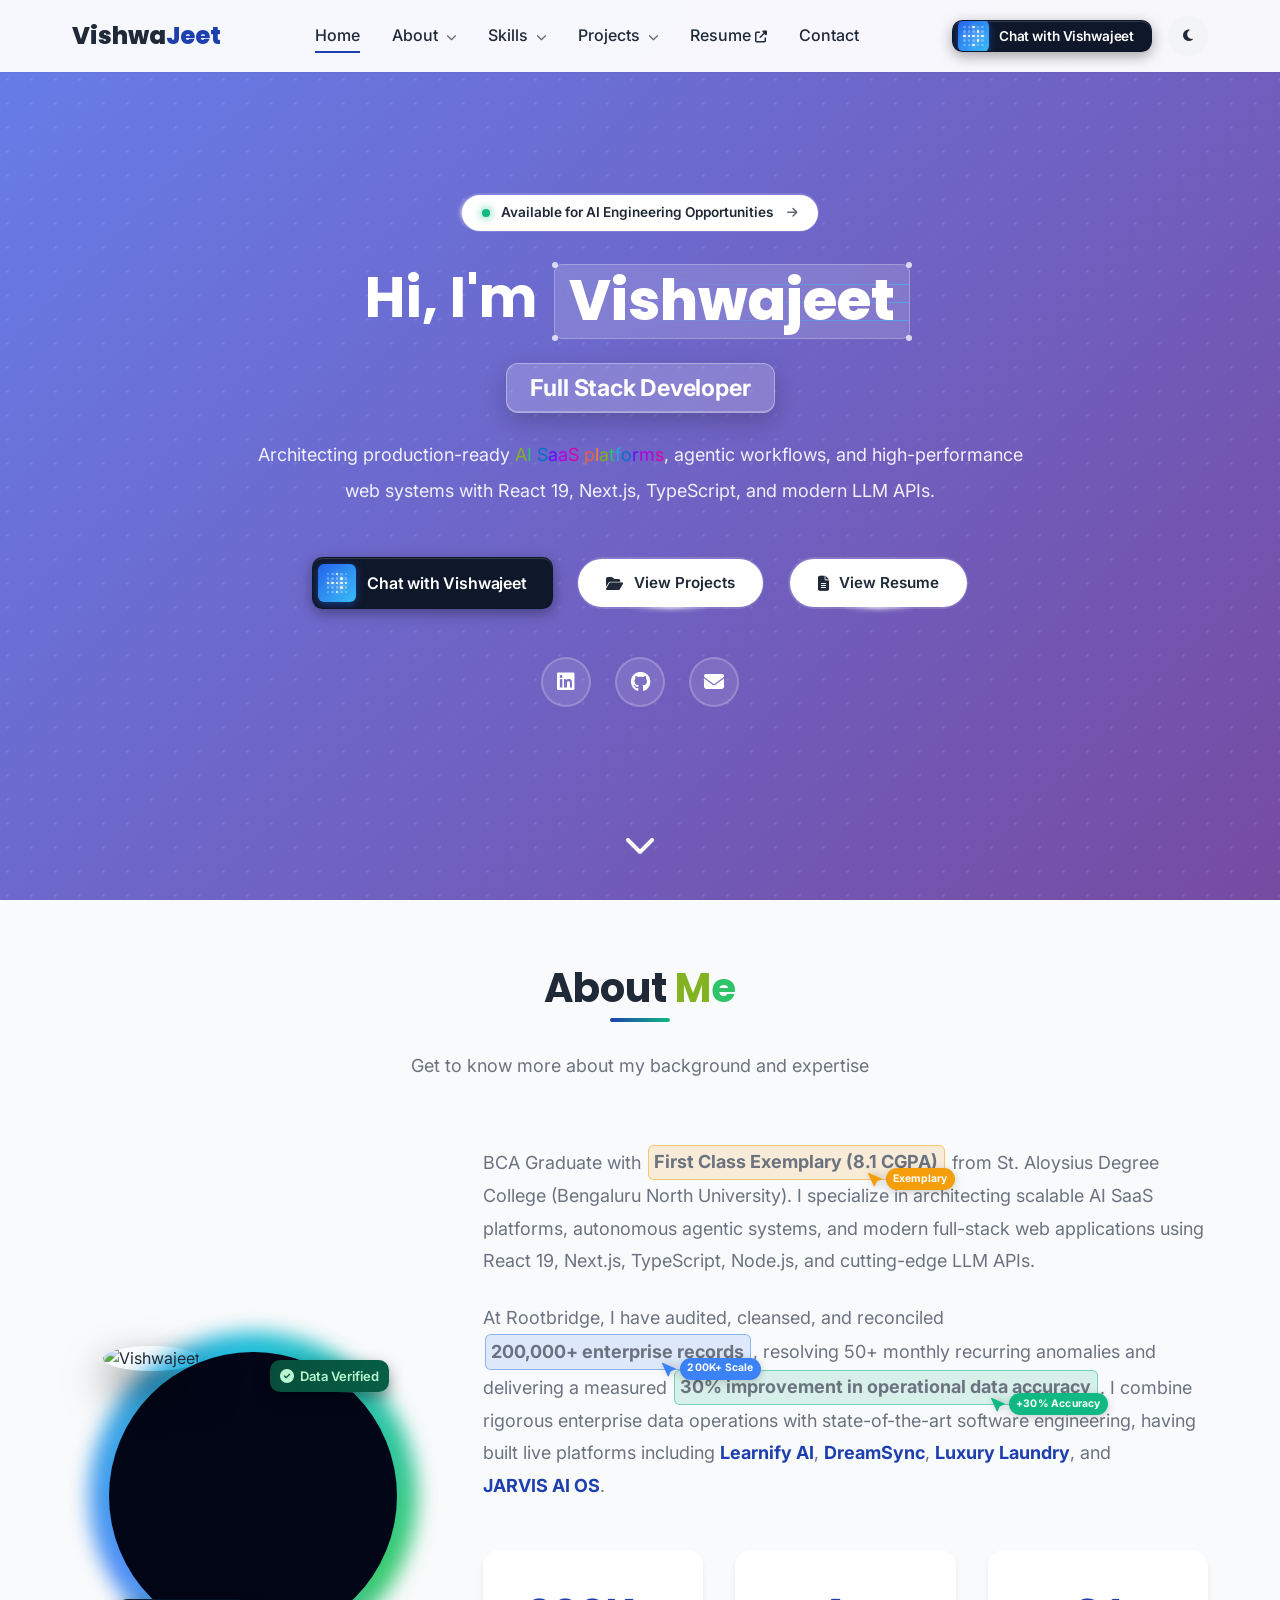
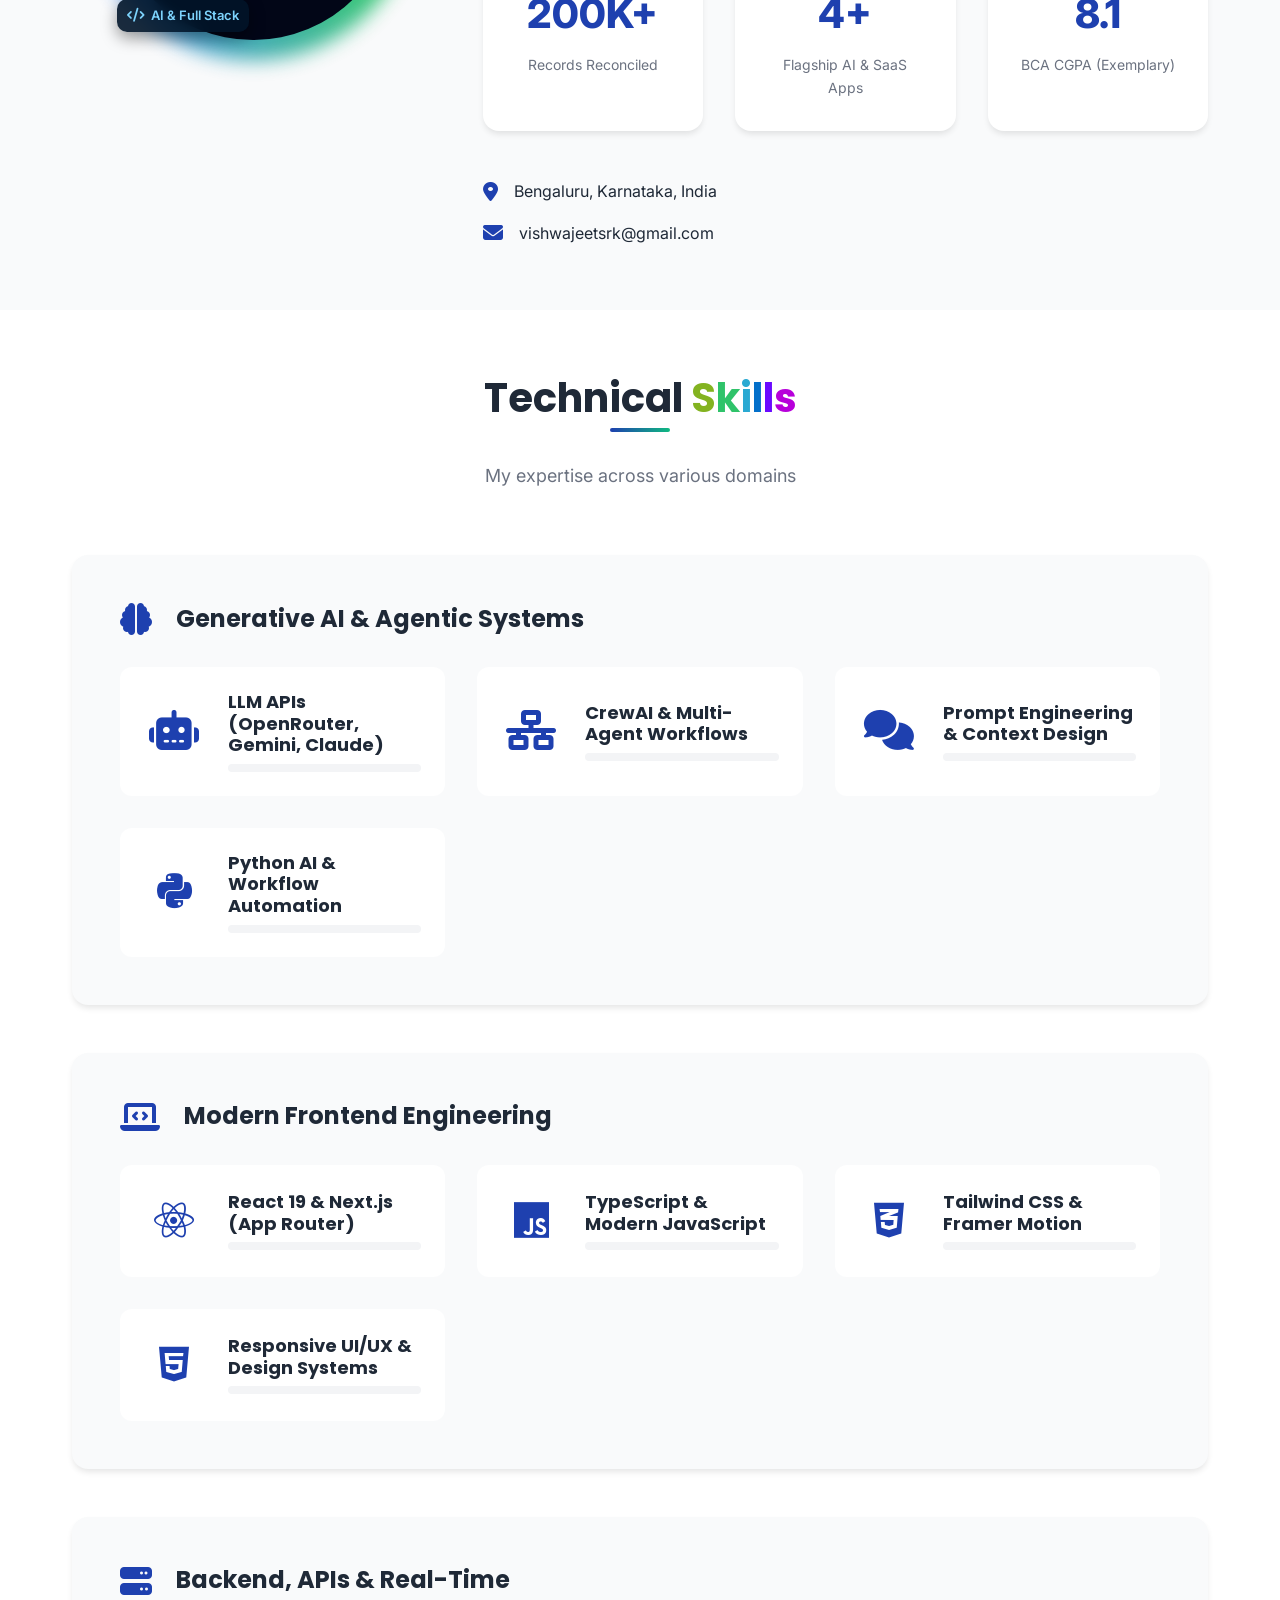
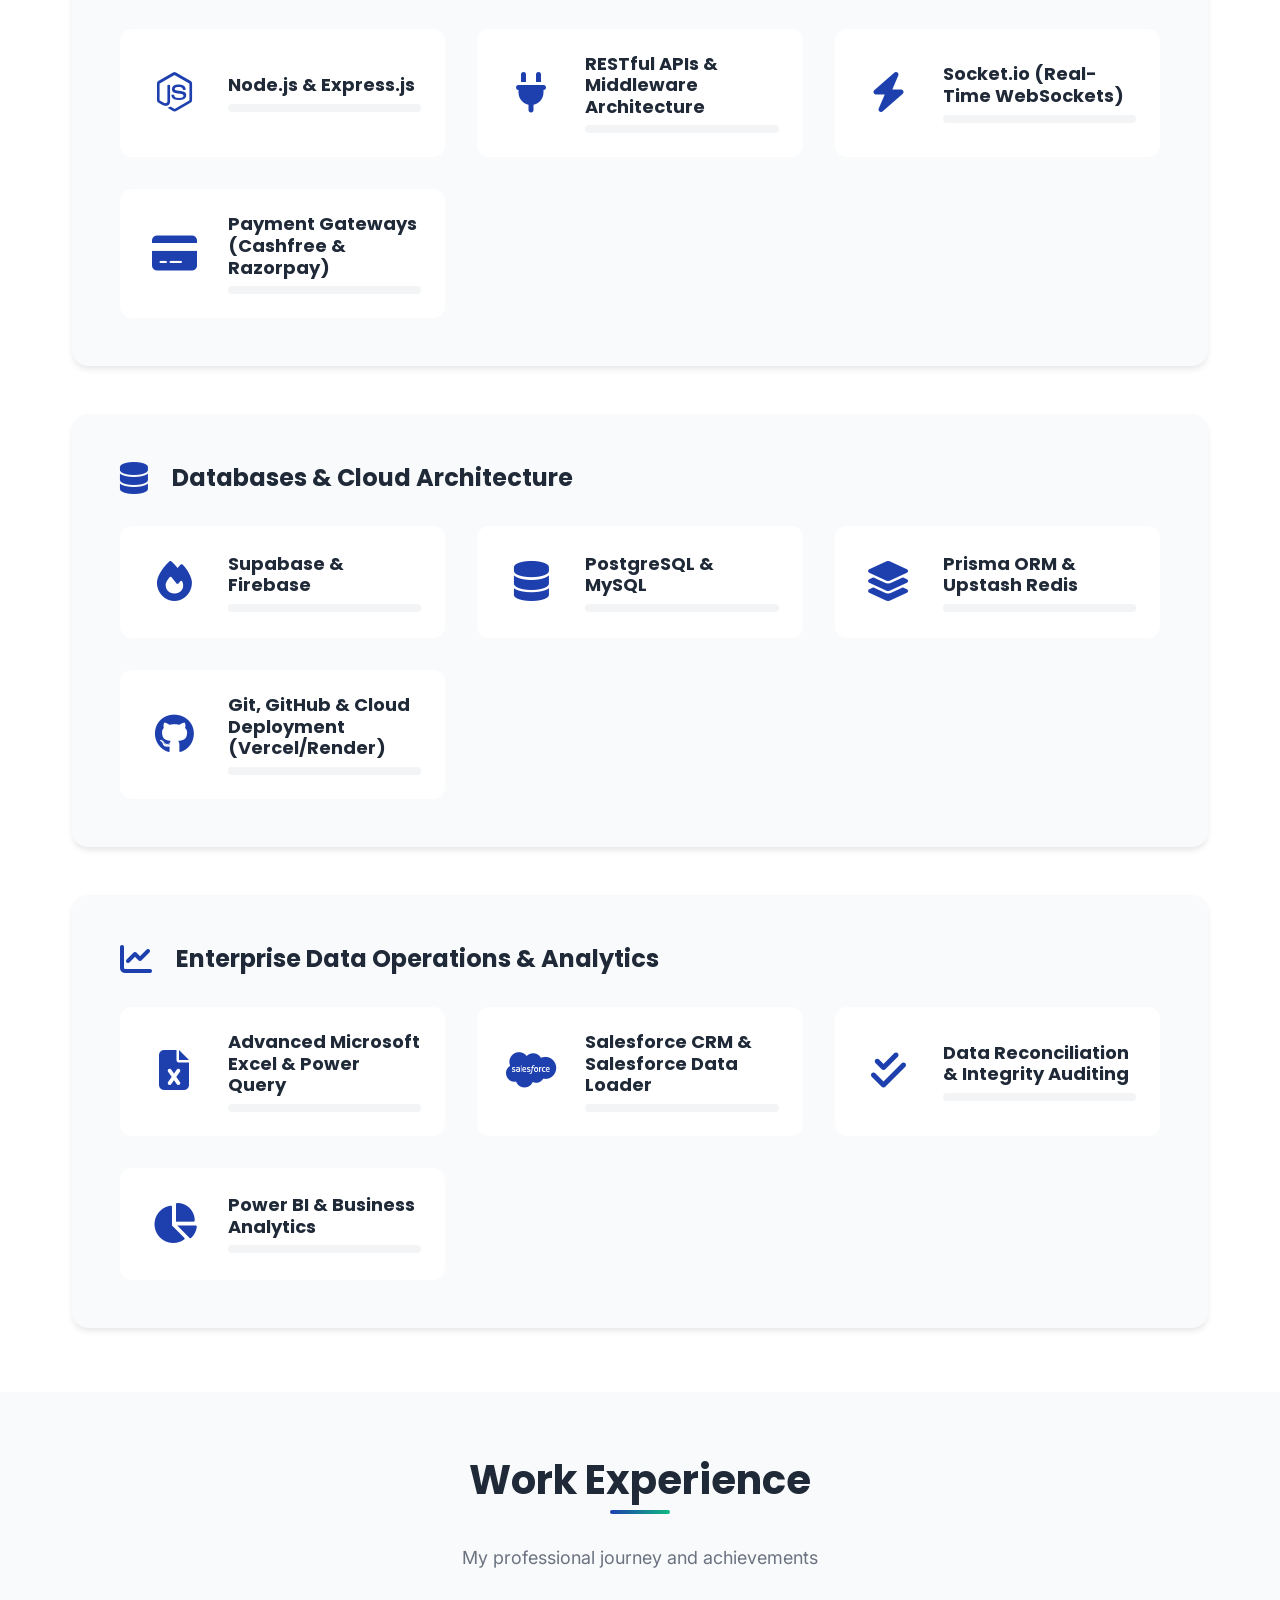
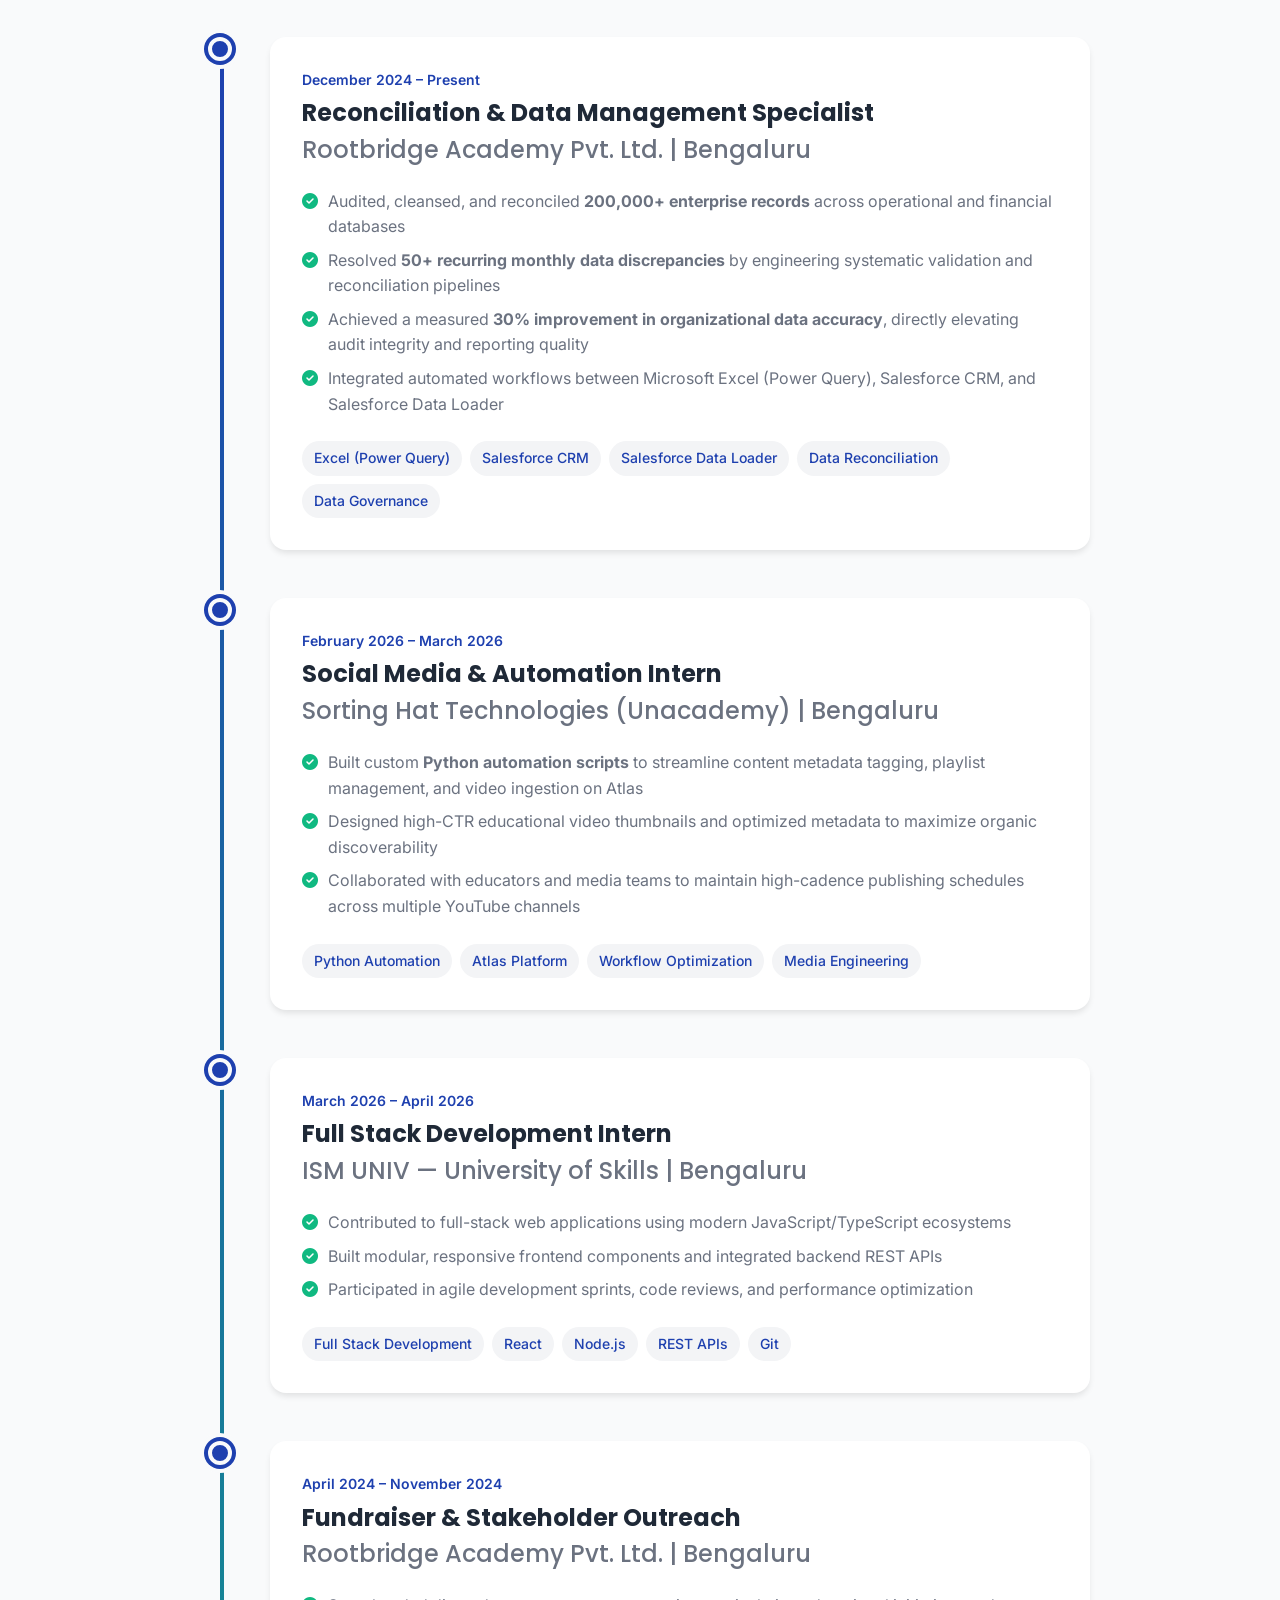
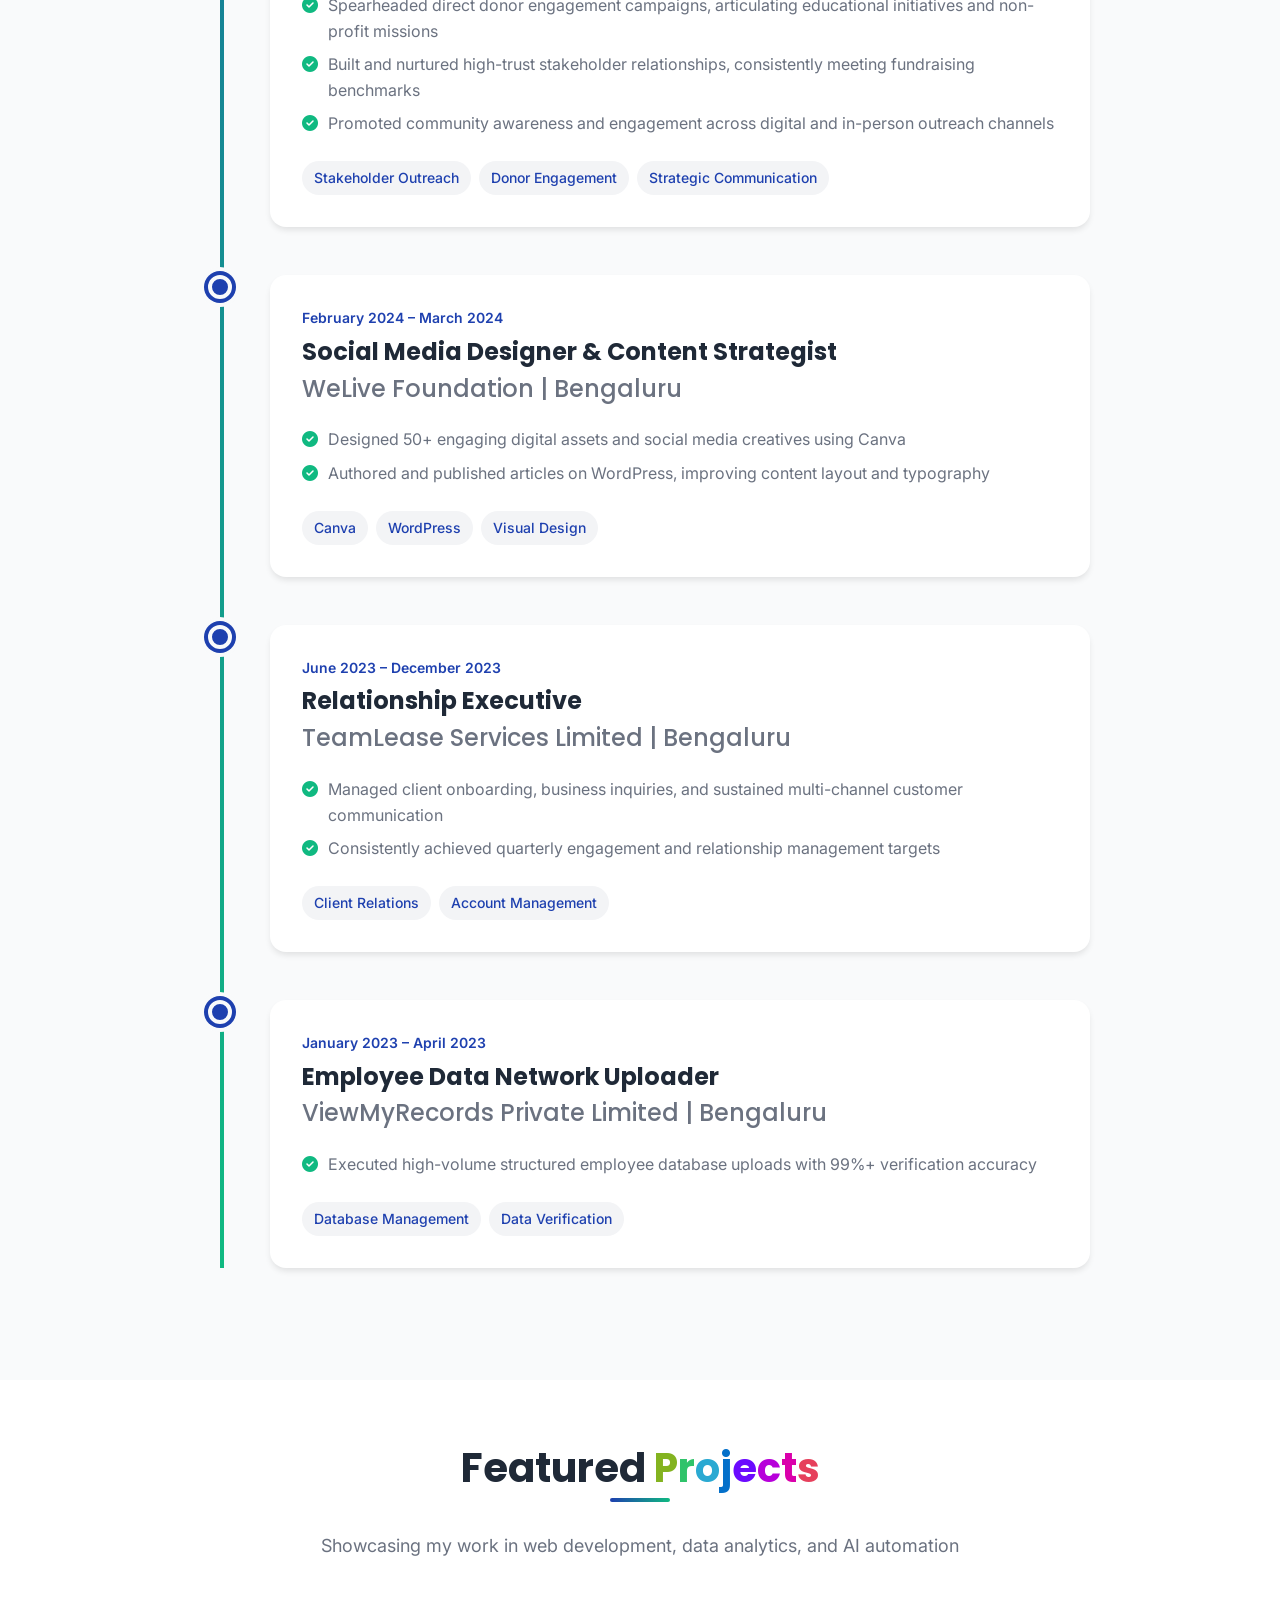
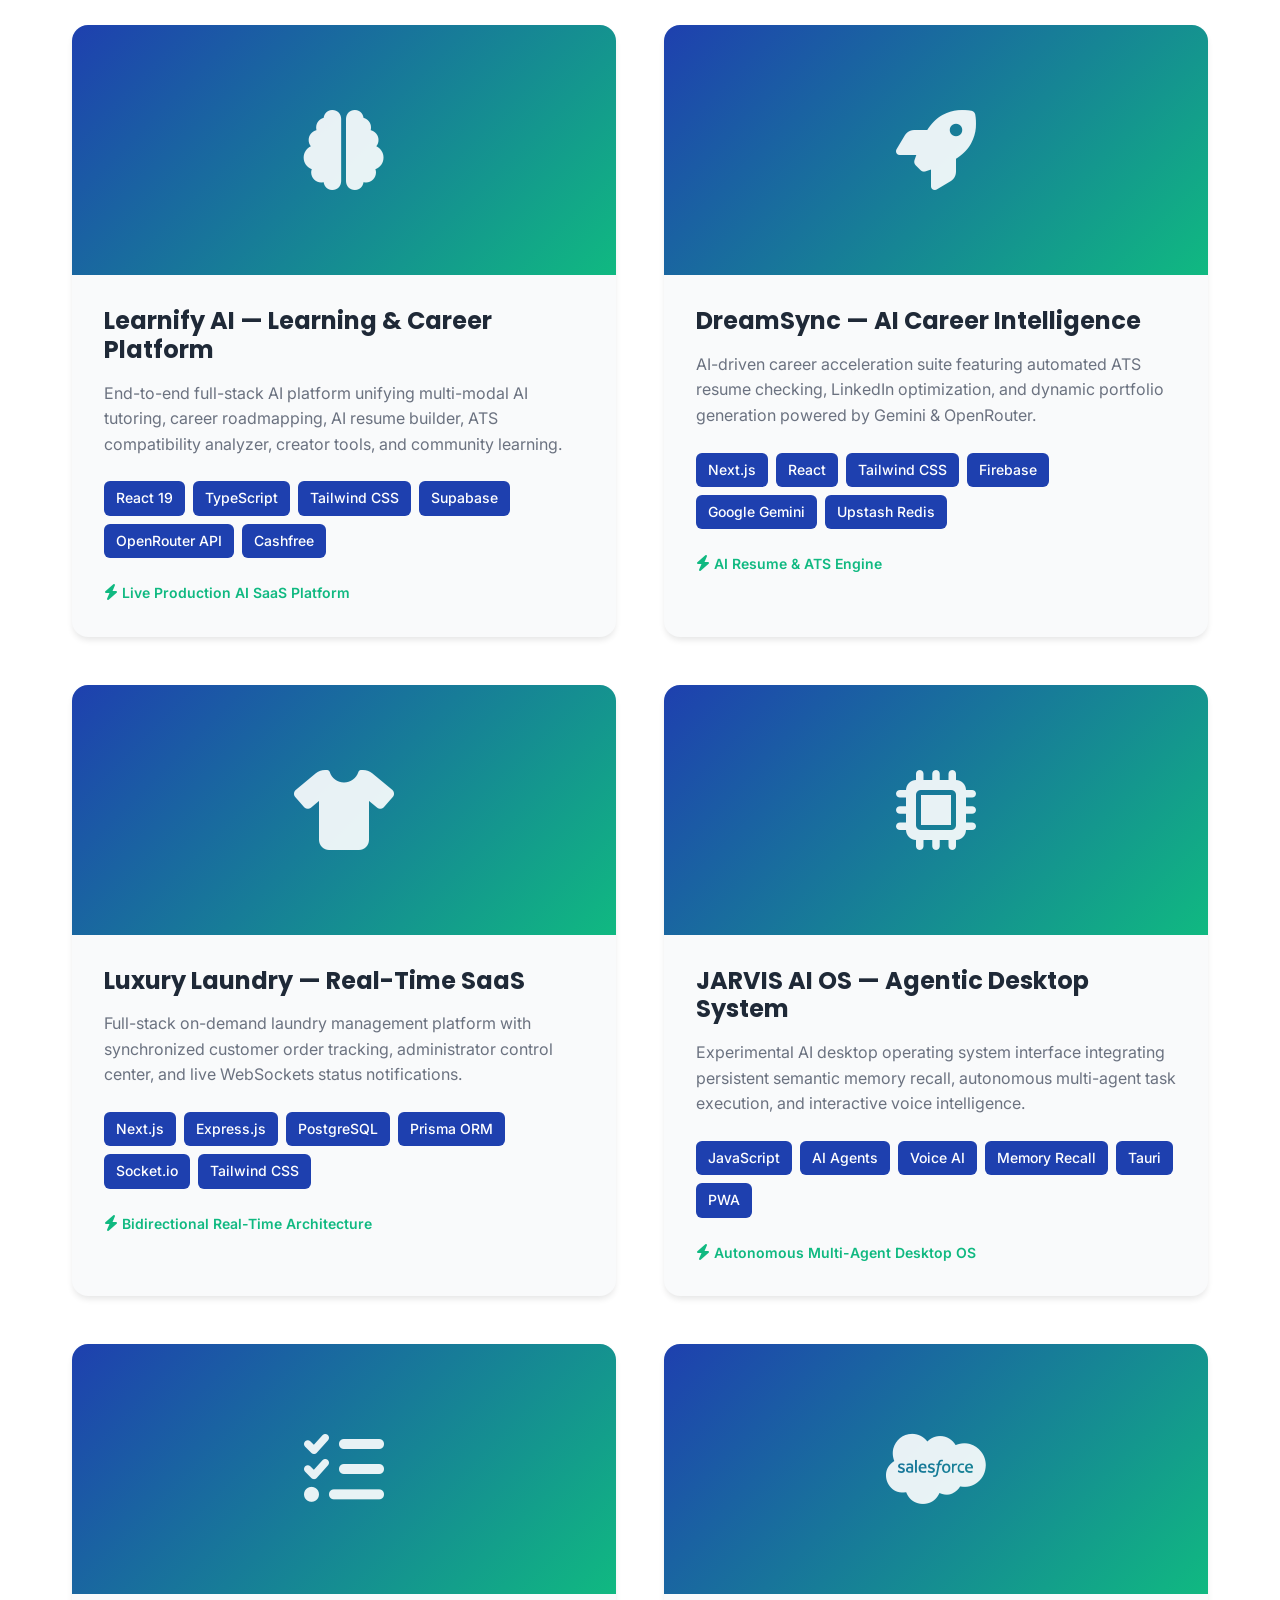
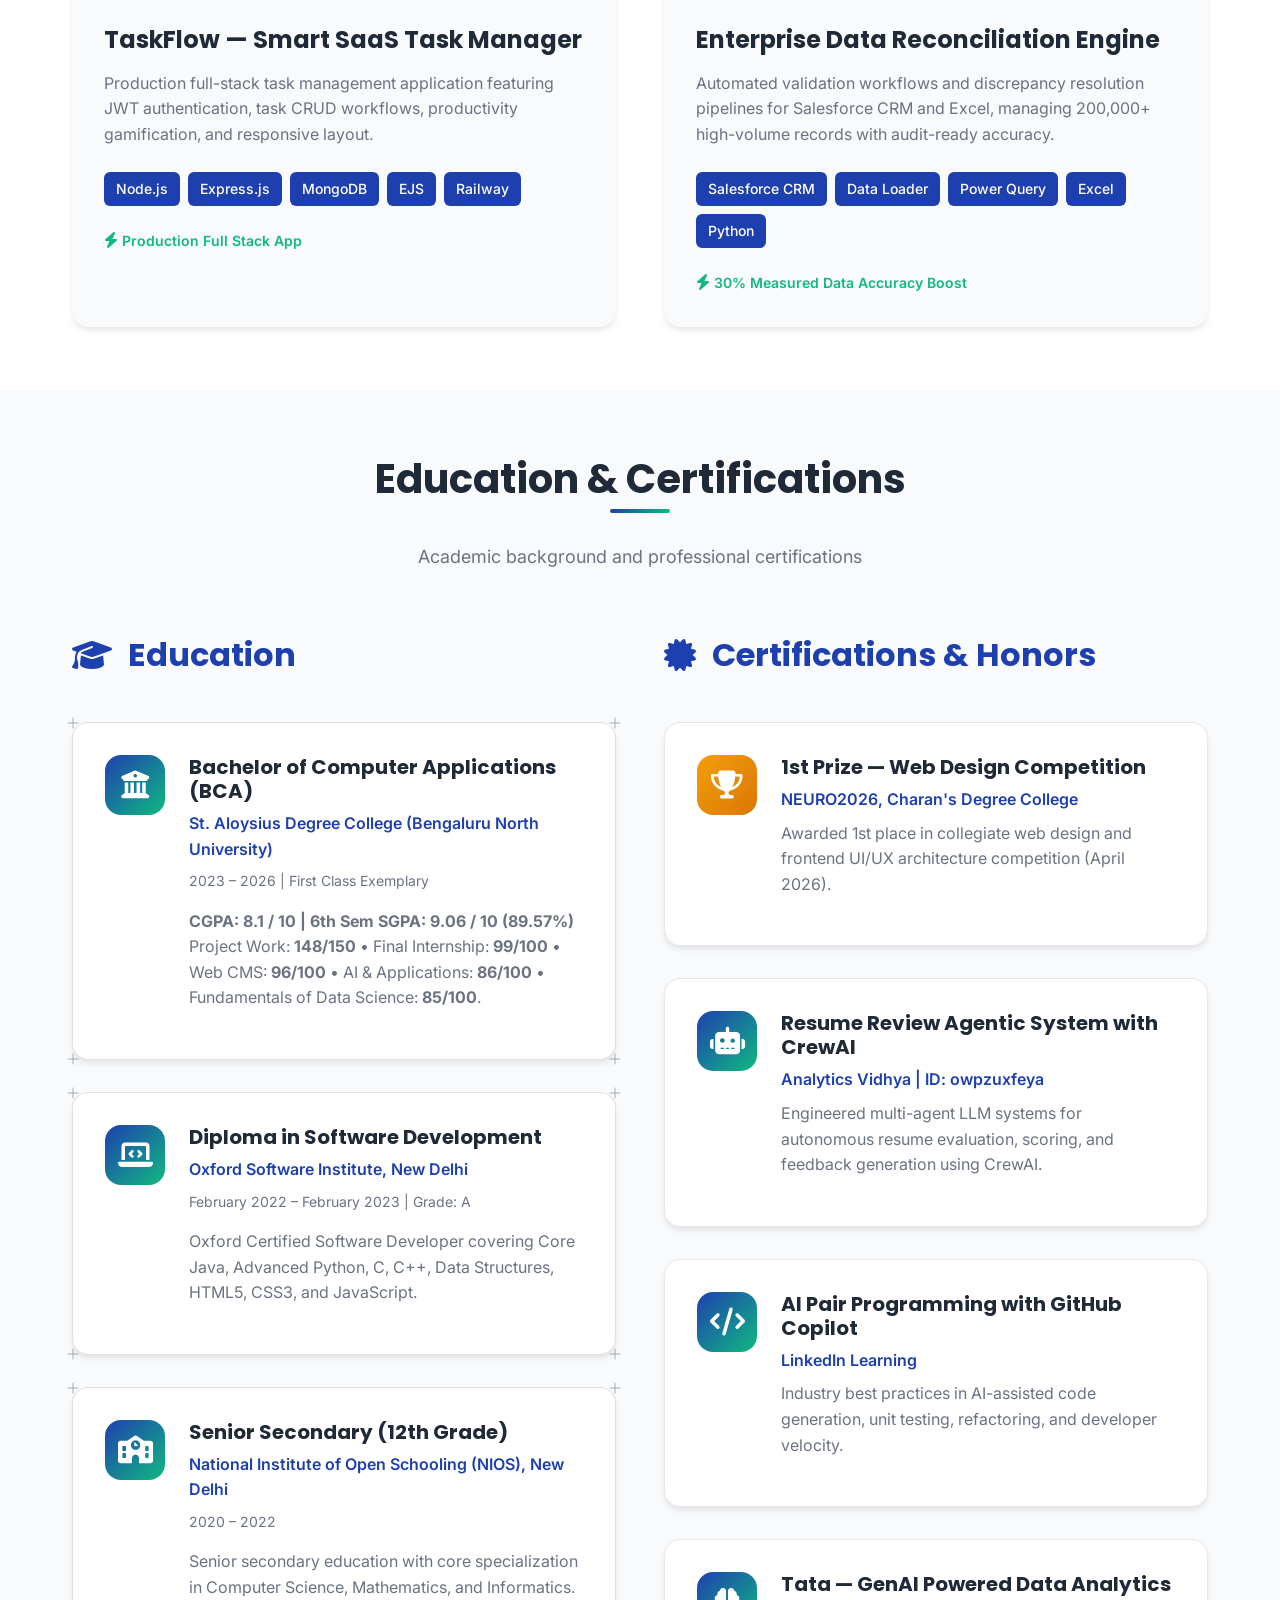
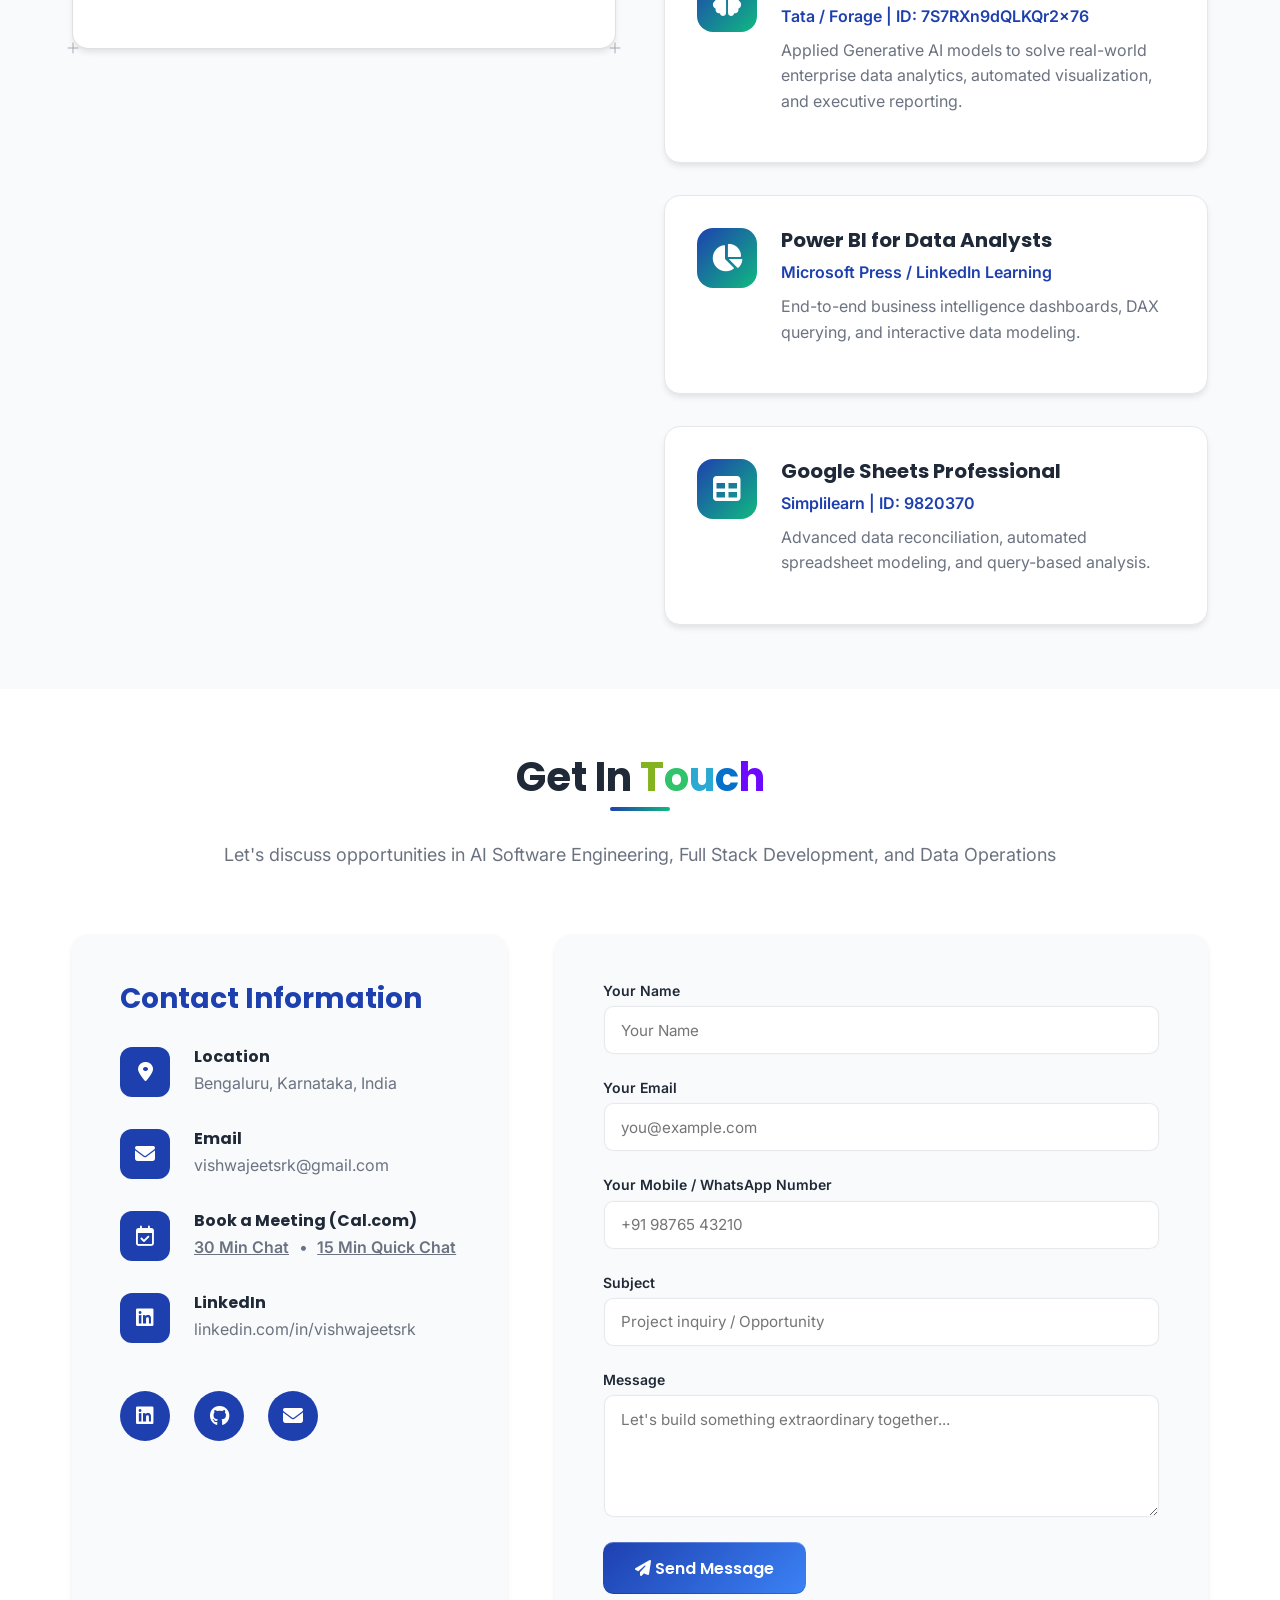
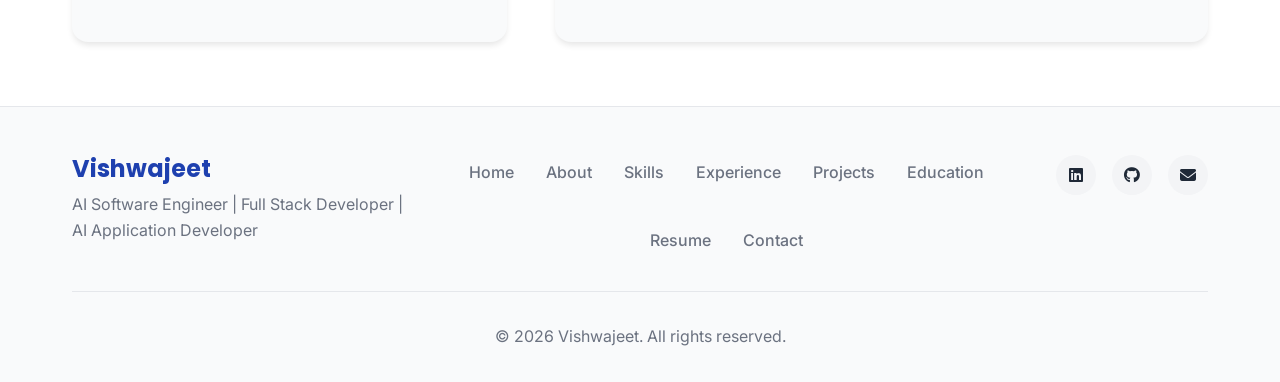
==== index.html @ b7f064c0 "feat: implement native custom scheduling UI with real Google Meet, UTC Google Calendar, Outlook and " ====
<!DOCTYPE html>
<html lang="en">

<head>
    <meta charset="UTF-8">
    <meta name="viewport" content="width=device-width, initial-scale=1.0">
    <meta name="description"
        content="Vishwajeet - AI Software Engineer | Full Stack Developer | AI Application Developer | Data Analytics">
    <meta name="keywords" content="AI Software Engineer, Full Stack Developer, React 19, Next.js, TypeScript, Generative AI, LLM, Python, Vishwajeet">
    <title>Vishwajeet | AI Software Engineer & Full Stack Developer</title>

    <link rel="stylesheet" href="https://cdn.jsdelivr.net/npm/@fortawesome/fontawesome-free@6.4.0/css/all.min.css">

    <link
        href="https://fonts.googleapis.com/css2?family=Poppins:wght@300;400;500;600;700;800&family=Inter:wght@300;400;500;600;700&display=swap"
        rel="stylesheet">

    <script src="https://cdn.jsdelivr.net/npm/chart.js"></script>

    <script src="https://cdn.jsdelivr.net/npm/particles.js@2.0.0/particles.min.js"></script>

    <link rel="stylesheet" href="css/style.css">
</head>

<body>
    <nav class="navbar" id="navbar">
        <div class="container">
            <div class="nav-brand">
                <a href="#home">Vishwa<span class="highlight">Jeet</span></a>
            </div>
            <ul class="nav-menu" id="navMenu">
                <li><a href="#home" class="nav-link">Home</a></li>
                <li class="nav-item-dropdown">
                    <a href="#about" class="nav-link">About <i class="fas fa-chevron-down nav-arrow"></i></a>
                    <div class="nav-dropdown-menu">
                        <div class="dropdown-content-simple">
                            <a href="#about" class="hovered-link">
                                <i class="fas fa-user-circle"></i>
                                <div>
                                    <div class="hovered-link-title">About Me</div>
                                    <div class="hovered-link-desc">Background, education & core philosophy</div>
                                </div>
                            </a>
                            <a href="#experience" class="hovered-link">
                                <i class="fas fa-briefcase"></i>
                                <div>
                                    <div class="hovered-link-title">Experience</div>
                                    <div class="hovered-link-desc">Rootbridge, Unacademy & career timeline</div>
                                </div>
                            </a>
                            <a href="#education" class="hovered-link">
                                <i class="fas fa-graduation-cap"></i>
                                <div>
                                    <div class="hovered-link-title">Education</div>
                                    <div class="hovered-link-desc">BCA Exemplary (8.1 CGPA) & certifications</div>
                                </div>
                            </a>
                        </div>
                    </div>
                </li>
                <li class="nav-item-dropdown">
                    <a href="#skills" class="nav-link">Skills <i class="fas fa-chevron-down nav-arrow"></i></a>
                    <div class="nav-dropdown-menu">
                        <div class="dropdown-content-simple">
                            <a href="#skills" class="hovered-link">
                                <i class="fas fa-brain"></i>
                                <div>
                                    <div class="hovered-link-title">Generative AI & LLMs</div>
                                    <div class="hovered-link-desc">Autonomous AI agents, LangChain, Gemini API</div>
                                </div>
                            </a>
                            <a href="#skills" class="hovered-link">
                                <i class="fas fa-code"></i>
                                <div>
                                    <div class="hovered-link-title">Full Stack Systems</div>
                                    <div class="hovered-link-desc">React 19, Next.js, Node.js, TypeScript</div>
                                </div>
                            </a>
                            <a href="#skills" class="hovered-link">
                                <i class="fas fa-database"></i>
                                <div>
                                    <div class="hovered-link-title">Enterprise Data Ops</div>
                                    <div class="hovered-link-desc">200K+ reconciliation, Power Query & SQL</div>
                                </div>
                            </a>
                        </div>
                    </div>
                </li>
                <li class="nav-item-dropdown nav-item-projects">
                    <a href="#projects" class="nav-link">Projects <i class="fas fa-chevron-down nav-arrow"></i></a>
                    <div class="nav-dropdown-menu">
                        <div class="dropdown-content-grid">
                            <a href="https://www.learnifyai.in/" target="_blank" class="product-item">
                                <div class="product-icon-wrap" style="background: linear-gradient(135deg, #ec4899, #8b5cf6);">
                                    <i class="fas fa-brain"></i>
                                </div>
                                <div class="product-info">
                                    <h4 class="product-title">Learnify AI</h4>
                                    <p class="product-desc">AI tutoring, resume builder & career roadmapping SaaS.</p>
                                </div>
                            </a>
                            <a href="https://dream-sync-nine.vercel.app/" target="_blank" class="product-item">
                                <div class="product-icon-wrap" style="background: linear-gradient(135deg, #38bdf8, #6366f1);">
                                    <i class="fas fa-rocket"></i>
                                </div>
                                <div class="product-info">
                                    <h4 class="product-title">DreamSync</h4>
                                    <p class="product-desc">AI career intelligence & ATS resume verification suite.</p>
                                </div>
                            </a>
                            <a href="https://luxurylaundry.vercel.app/" target="_blank" class="product-item">
                                <div class="product-icon-wrap" style="background: linear-gradient(135deg, #10b981, #06b6d4);">
                                    <i class="fas fa-tshirt"></i>
                                </div>
                                <div class="product-info">
                                    <h4 class="product-title">Luxury Laundry</h4>
                                    <p class="product-desc">Real-time on-demand order tracking & WebSocket dispatch.</p>
                                </div>
                            </a>
                            <a href="https://jarvisaios.vercel.app/" target="_blank" class="product-item">
                                <div class="product-icon-wrap" style="background: linear-gradient(135deg, #f59e0b, #ec4899);">
                                    <i class="fas fa-microchip"></i>
                                </div>
                                <div class="product-info">
                                    <h4 class="product-title">JARVIS AI OS</h4>
                                    <p class="product-desc">Agentic desktop OS with voice intelligence & recall.</p>
                                </div>
                            </a>
                        </div>
                    </div>
                </li>
                <li><a href="resume.html" class="nav-link" target="_blank">Resume <i class="fas fa-external-link-alt" style="font-size: 0.75rem;"></i></a></li>
                <li><a href="#contact" class="nav-link">Contact</a></li>
                <li class="mobile-drawer-chat-item">
                    <button type="button" class="book-chat-btn mobile-drawer-btn" id="mobileDrawerChatBtn" aria-label="Chat with Vishwajeet">
                        <i class="far fa-calendar-check"></i>
                        <span>Chat with Vishwajeet</span>
                    </button>
                </li>
            </ul>  
            <div class="nav-actions">
                <button type="button" class="book-chat-btn nav-book-chat-btn" id="navChatBtn" aria-label="Chat with Vishwajeet">
                    <div class="book-chat-box" data-slot="button-box">
                        <div class="book-chat-dots">
                            <div class="dots-row"><span class="dot dim"></span><span class="dot dim"></span><span class="dot lit"></span><span class="dot dim"></span><span class="dot dim"></span></div>
                            <div class="dots-row"><span class="dot dim"></span><span class="dot dim"></span><span class="dot dim"></span><span class="dot lit"></span><span class="dot dim"></span></div>
                            <div class="dots-row"><span class="dot lit"></span><span class="dot lit"></span><span class="dot lit"></span><span class="dot lit"></span><span class="dot lit"></span></div>
                            <div class="dots-row"><span class="dot dim"></span><span class="dot dim"></span><span class="dot dim"></span><span class="dot lit"></span><span class="dot dim"></span></div>
                            <div class="dots-row"><span class="dot dim"></span><span class="dot dim"></span><span class="dot lit"></span><span class="dot dim"></span><span class="dot dim"></span></div>
                        </div>
                        <img class="book-chat-avatar" src="assets/pro2 bg remove.png" alt="Vishwajeet" />
                    </div>
                    <div class="book-chat-shine"></div>
                    <span class="book-chat-label">Chat with Vishwajeet</span>
                </button>
                <button class="theme-toggle" id="themeToggle" aria-label="Toggle theme">
                    <i class="fas fa-moon"></i>
                </button>
                <button class="mobile-menu-toggle" id="mobileMenuToggle" aria-label="Toggle menu">
                    <i class="fas fa-bars"></i>
                </button>
            </div>
        </div>
    </nav>

    <section class="hero hero-highlight" id="home">
        <div class="hero-dot-pattern default-dots"></div>
        <div class="hero-dot-pattern hover-dots"></div>
        <div id="particles-js"></div>
        <div class="hero-content">
            <div class="hero-text">
                <div class="hero-status-pill-wrap">
                    <a href="#contact" class="hover-border-gradient hero-status-pill" data-duration="1">
                        <span class="hbg-content">
                            <span class="hbg-dot"></span>
                            <span class="hbg-text">Available for AI Engineering Opportunities</span>
                            <i class="fas fa-arrow-right hbg-arrow"></i>
                        </span>
                    </a>
                </div>
                <h1 class="hero-title">
                    Hi, I'm <span class="cover-badge" title="Hover for warp speed"><span class="cover-text">Vishwajeet</span><span class="cover-corner top-left"></span><span class="cover-corner top-right"></span><span class="cover-corner bottom-left"></span><span class="cover-corner bottom-right"></span><canvas class="cover-sparkles"></canvas><div class="cover-beams"></div></span>
                </h1>
                <p class="hero-subtitle">
                    <span class="container-text-flip subtitle-flip" data-words='["AI Software Engineer", "Full Stack Developer", "AI Application Developer"]'><span class="flip-text-inner">AI Software Engineer</span></span>
                </p>
                <p class="hero-description">
                    Architecting production-ready <span class="colourful-text" data-text="AI SaaS platforms">AI SaaS platforms</span>, agentic workflows, and high-performance web systems with React 19, Next.js, TypeScript, and modern LLM APIs.
                </p>
                <div class="hero-buttons">
                    <button type="button" class="book-chat-btn hero-book-chat-btn" id="heroChatBtn" aria-label="Book a Call / Chat with Vishwajeet">
                        <div class="book-chat-box" data-slot="button-box">
                            <div class="book-chat-dots">
                                <div class="dots-row"><span class="dot dim"></span><span class="dot dim"></span><span class="dot lit"></span><span class="dot dim"></span><span class="dot dim"></span></div>
                                <div class="dots-row"><span class="dot dim"></span><span class="dot dim"></span><span class="dot dim"></span><span class="dot lit"></span><span class="dot dim"></span></div>
                                <div class="dots-row"><span class="dot lit"></span><span class="dot lit"></span><span class="dot lit"></span><span class="dot lit"></span><span class="dot lit"></span></div>
                                <div class="dots-row"><span class="dot dim"></span><span class="dot dim"></span><span class="dot dim"></span><span class="dot lit"></span><span class="dot dim"></span></div>
                                <div class="dots-row"><span class="dot dim"></span><span class="dot dim"></span><span class="dot lit"></span><span class="dot dim"></span><span class="dot dim"></span></div>
                            </div>
                            <img class="book-chat-avatar" src="assets/pro2 bg remove.png" alt="Vishwajeet" />
                        </div>
                        <div class="book-chat-shine"></div>
                        <span class="book-chat-label">Chat with Vishwajeet</span>
                    </button>
                    <a href="#projects" class="hover-border-gradient hbg-btn hbg-btn-secondary" data-duration="1.2">
                        <span class="hbg-content">
                            <i class="fas fa-folder-open"></i>
                            <span>View Projects</span>
                        </span>
                    </a>
                    <a href="resume.html" target="_blank" class="hover-border-gradient hbg-btn hbg-btn-third" data-duration="1.2">
                        <span class="hbg-content">
                            <i class="fas fa-file-alt"></i>
                            <span>View Resume</span>
                        </span>
                    </a>
                </div>

                <div class="hero-social">
                    <a href="https://www.linkedin.com/in/vishwajeetsrk" target="_blank" aria-label="LinkedIn">
                        <i class="fab fa-linkedin"></i>
                    </a>
                    <a href="https://github.com/vishwajeetsrk" target="_blank" aria-label="GitHub">
                        <i class="fab fa-github"></i>
                    </a>
                    <a href="mailto:vishwajeetsrk@gmail.com" aria-label="Email">
                        <i class="fas fa-envelope"></i>
                    </a>
                </div>
            </div>
        </div>
        <div class="scroll-indicator">
            <a href="#about">
                <i class="fas fa-chevron-down"></i>
            </a>
        </div>
    </section>

    <section class="about" id="about">
        <div class="container">
            <div class="section-header">
                <h2 class="section-title">About <span class="colourful-text" data-text="Me">Me</span></h2>
                <p class="section-subtitle">Get to know more about my background and expertise</p>
            </div>

            <div class="about-content">
                <div class="about-image">
                    <div class="avatar-wrapper">
                        <img src="assets/pro2 bg remove.png" alt="Vishwajeet" class="avatar-image">

                        <div class="avatar-badge verified">
                            <i class="fas fa-check-circle"></i> Data Verified
                        </div>
                        <div class="avatar-badge dev">
                            <i class="fas fa-code"></i> AI & Full Stack
                        </div>
                    </div>
                </div>

                <div class="about-text">
                    <p>
                        BCA Graduate with <span class="pointer-highlight highlight-amber" data-badge="Exemplary"><span class="ph-text">First Class Exemplary (8.1 CGPA)</span></span> from St. Aloysius Degree College (Bengaluru North University). I specialize in architecting scalable AI SaaS platforms, autonomous agentic systems, and modern full-stack web applications using React 19, Next.js, TypeScript, Node.js, and cutting-edge LLM APIs.
                    </p>
                    <p>
                        At Rootbridge, I have audited, cleansed, and reconciled <span class="pointer-highlight highlight-blue" data-badge="200K+ Scale"><span class="ph-text">200,000+ enterprise records</span></span>, resolving 50+ monthly recurring anomalies and delivering a measured <span class="pointer-highlight highlight-emerald" data-badge="+30% Accuracy"><span class="ph-text">30% improvement in operational data accuracy</span></span>. I combine rigorous enterprise data operations with state-of-the-art software engineering, having built live platforms including <a href="https://www.learnifyai.in/" target="_blank" class="link-preview" data-preview-url="https://www.learnifyai.in/"><strong>Learnify AI</strong></a>, <a href="https://dream-sync-nine.vercel.app/" target="_blank" class="link-preview" data-preview-url="https://dream-sync-nine.vercel.app/"><strong>DreamSync</strong></a>, <a href="https://luxurylaundry.vercel.app/" target="_blank" class="link-preview" data-preview-url="https://luxurylaundry.vercel.app/"><strong>Luxury Laundry</strong></a>, and <a href="https://jarvisaios.vercel.app/" target="_blank" class="link-preview" data-preview-url="https://jarvisaios.vercel.app/"><strong>JARVIS AI OS</strong></a>.
                    </p>
                    <div class="about-stats">
                        <div class="stat-item">
                            <div class="stat-number">200K+</div>
                            <div class="stat-label">Records Reconciled</div>
                        </div>
                        <div class="stat-item">
                            <div class="stat-number">4+</div>
                            <div class="stat-label">Flagship AI & SaaS Apps</div>
                        </div>
                        <div class="stat-item">
                            <div class="stat-number">8.1</div>
                            <div class="stat-label">BCA CGPA (Exemplary)</div>
                        </div>
                    </div>
                    <div class="about-highlights">
                        <div class="highlight-item">
                            <i class="fas fa-map-marker-alt"></i>
                            <span>Bengaluru, Karnataka, India</span>
                        </div>
                        <div class="highlight-item">
                            <i class="fas fa-envelope"></i>
                            <span>vishwajeetsrk@gmail.com</span>
                        </div>
                    </div>
                </div>
            </div>
        </div>
    </section>

    <section class="skills" id="skills">
        <div class="container">
            <div class="section-header">
                <h2 class="section-title">Technical <span class="colourful-text" data-text="Skills">Skills</span></h2>
                <p class="section-subtitle">My expertise across various domains</p>
            </div>
            <div class="skills-categories">
                <!-- Category 1: AI & Agentic Systems -->
                <div class="skill-category">
                    <div class="category-header">
                        <i class="fas fa-brain"></i>
                        <h3>Generative AI & Agentic Systems</h3>
                    </div>
                    <div class="skills-grid">
                        <div class="skill-item" data-skill="95">
                            <div class="skill-icon"><i class="fas fa-robot"></i></div>
                            <div class="skill-info">
                                <h4>LLM APIs (OpenRouter, Gemini, Claude)</h4>
                                <div class="skill-bar">
                                    <div class="skill-progress" data-progress="95"></div>
                                </div>
                            </div>
                        </div>
                        <div class="skill-item" data-skill="90">
                            <div class="skill-icon"><i class="fas fa-network-wired"></i></div>
                            <div class="skill-info">
                                <h4>CrewAI & Multi-Agent Workflows</h4>
                                <div class="skill-bar">
                                    <div class="skill-progress" data-progress="90"></div>
                                </div>
                            </div>
                        </div>
                        <div class="skill-item" data-skill="92">
                            <div class="skill-icon"><i class="fas fa-comments"></i></div>
                            <div class="skill-info">
                                <h4>Prompt Engineering & Context Design</h4>
                                <div class="skill-bar">
                                    <div class="skill-progress" data-progress="92"></div>
                                </div>
                            </div>
                        </div>
                        <div class="skill-item" data-skill="88">
                            <div class="skill-icon"><i class="fab fa-python"></i></div>
                            <div class="skill-info">
                                <h4>Python AI & Workflow Automation</h4>
                                <div class="skill-bar">
                                    <div class="skill-progress" data-progress="88"></div>
                                </div>
                            </div>
                        </div>
                    </div>
                </div>

                <!-- Category 2: Frontend Engineering -->
                <div class="skill-category">
                    <div class="category-header">
                        <i class="fas fa-laptop-code"></i>
                        <h3>Modern Frontend Engineering</h3>
                    </div>
                    <div class="skills-grid">
                        <div class="skill-item" data-skill="92">
                            <div class="skill-icon"><i class="fab fa-react"></i></div>
                            <div class="skill-info">
                                <h4>React 19 & Next.js (App Router)</h4>
                                <div class="skill-bar">
                                    <div class="skill-progress" data-progress="92"></div>
                                </div>
                            </div>
                        </div>
                        <div class="skill-item" data-skill="90">
                            <div class="skill-icon"><i class="fab fa-js"></i></div>
                            <div class="skill-info">
                                <h4>TypeScript & Modern JavaScript</h4>
                                <div class="skill-bar">
                                    <div class="skill-progress" data-progress="90"></div>
                                </div>
                            </div>
                        </div>
                        <div class="skill-item" data-skill="92">
                            <div class="skill-icon"><i class="fab fa-css3-alt"></i></div>
                            <div class="skill-info">
                                <h4>Tailwind CSS & Framer Motion</h4>
                                <div class="skill-bar">
                                    <div class="skill-progress" data-progress="92"></div>
                                </div>
                            </div>
                        </div>
                        <div class="skill-item" data-skill="94">
                            <div class="skill-icon"><i class="fab fa-html5"></i></div>
                            <div class="skill-info">
                                <h4>Responsive UI/UX & Design Systems</h4>
                                <div class="skill-bar">
                                    <div class="skill-progress" data-progress="94"></div>
                                </div>
                            </div>
                        </div>
                    </div>
                </div>

                <!-- Category 3: Backend & Real-Time -->
                <div class="skill-category">
                    <div class="category-header">
                        <i class="fas fa-server"></i>
                        <h3>Backend, APIs & Real-Time</h3>
                    </div>
                    <div class="skills-grid">
                        <div class="skill-item" data-skill="88">
                            <div class="skill-icon"><i class="fab fa-node-js"></i></div>
                            <div class="skill-info">
                                <h4>Node.js & Express.js</h4>
                                <div class="skill-bar">
                                    <div class="skill-progress" data-progress="88"></div>
                                </div>
                            </div>
                        </div>
                        <div class="skill-item" data-skill="90">
                            <div class="skill-icon"><i class="fas fa-plug"></i></div>
                            <div class="skill-info">
                                <h4>RESTful APIs & Middleware Architecture</h4>
                                <div class="skill-bar">
                                    <div class="skill-progress" data-progress="90"></div>
                                </div>
                            </div>
                        </div>
                        <div class="skill-item" data-skill="85">
                            <div class="skill-icon"><i class="fas fa-bolt"></i></div>
                            <div class="skill-info">
                                <h4>Socket.io (Real-Time WebSockets)</h4>
                                <div class="skill-bar">
                                    <div class="skill-progress" data-progress="85"></div>
                                </div>
                            </div>
                        </div>
                        <div class="skill-item" data-skill="88">
                            <div class="skill-icon"><i class="fas fa-credit-card"></i></div>
                            <div class="skill-info">
                                <h4>Payment Gateways (Cashfree & Razorpay)</h4>
                                <div class="skill-bar">
                                    <div class="skill-progress" data-progress="88"></div>
                                </div>
                            </div>
                        </div>
                    </div>
                </div>

                <!-- Category 4: Databases & Cloud -->
                <div class="skill-category">
                    <div class="category-header">
                        <i class="fas fa-database"></i>
                        <h3>Databases & Cloud Architecture</h3>
                    </div>
                    <div class="skills-grid">
                        <div class="skill-item" data-skill="90">
                            <div class="skill-icon"><i class="fas fa-fire"></i></div>
                            <div class="skill-info">
                                <h4>Supabase & Firebase</h4>
                                <div class="skill-bar">
                                    <div class="skill-progress" data-progress="90"></div>
                                </div>
                            </div>
                        </div>
                        <div class="skill-item" data-skill="88">
                            <div class="skill-icon"><i class="fas fa-database"></i></div>
                            <div class="skill-info">
                                <h4>PostgreSQL & MySQL</h4>
                                <div class="skill-bar">
                                    <div class="skill-progress" data-progress="88"></div>
                                </div>
                            </div>
                        </div>
                        <div class="skill-item" data-skill="86">
                            <div class="skill-icon"><i class="fas fa-layer-group"></i></div>
                            <div class="skill-info">
                                <h4>Prisma ORM & Upstash Redis</h4>
                                <div class="skill-bar">
                                    <div class="skill-progress" data-progress="86"></div>
                                </div>
                            </div>
                        </div>
                        <div class="skill-item" data-skill="90">
                            <div class="skill-icon"><i class="fab fa-github"></i></div>
                            <div class="skill-info">
                                <h4>Git, GitHub & Cloud Deployment (Vercel/Render)</h4>
                                <div class="skill-bar">
                                    <div class="skill-progress" data-progress="90"></div>
                                </div>
                            </div>
                        </div>
                    </div>
                </div>

                <!-- Category 5: Enterprise Data Operations -->
                <div class="skill-category">
                    <div class="category-header">
                        <i class="fas fa-chart-line"></i>
                        <h3>Enterprise Data Operations & Analytics</h3>
                    </div>
                    <div class="skills-grid">
                        <div class="skill-item" data-skill="95">
                            <div class="skill-icon"><i class="fas fa-file-excel"></i></div>
                            <div class="skill-info">
                                <h4>Advanced Microsoft Excel & Power Query</h4>
                                <div class="skill-bar">
                                    <div class="skill-progress" data-progress="95"></div>
                                </div>
                            </div>
                        </div>
                        <div class="skill-item" data-skill="92">
                            <div class="skill-icon"><i class="fab fa-salesforce"></i></div>
                            <div class="skill-info">
                                <h4>Salesforce CRM & Salesforce Data Loader</h4>
                                <div class="skill-bar">
                                    <div class="skill-progress" data-progress="92"></div>
                                </div>
                            </div>
                        </div>
                        <div class="skill-item" data-skill="95">
                            <div class="skill-icon"><i class="fas fa-check-double"></i></div>
                            <div class="skill-info">
                                <h4>Data Reconciliation & Integrity Auditing</h4>
                                <div class="skill-bar">
                                    <div class="skill-progress" data-progress="95"></div>
                                </div>
                            </div>
                        </div>
                        <div class="skill-item" data-skill="86">
                            <div class="skill-icon"><i class="fas fa-chart-pie"></i></div>
                            <div class="skill-info">
                                <h4>Power BI & Business Analytics</h4>
                                <div class="skill-bar">
                                    <div class="skill-progress" data-progress="86"></div>
                                </div>
                            </div>
                        </div>
                    </div>
                </div>
            </div>
        </div>
    </section>

    <section class="experience" id="experience">
        <div class="container">
            <div class="section-header">
                <h2 class="section-title">Work Experience</h2>
                <p class="section-subtitle">My professional journey and achievements</p>
            </div>
            <div class="timeline">
                <!-- Rootbridge Data Management -->
                <div class="timeline-item" data-aos="fade-up">
                    <div class="timeline-dot"></div>
                    <div class="timeline-content follower-pointer-card" data-pointer-title="Vishwajeet | Data Specialist" data-pointer-color="#3b82f6">
                        <div class="timeline-date">December 2024 – Present</div>
                        <h3>Reconciliation & Data Management Specialist</h3>
                        <h4>Rootbridge Academy Pvt. Ltd. | Bengaluru</h4>
                        <ul class="timeline-achievements">
                            <li><i class="fas fa-check-circle"></i> <span>Audited, cleansed, and reconciled <strong>200,000+ enterprise records</strong> across operational and financial databases</span></li>
                            <li><i class="fas fa-check-circle"></i> <span>Resolved <strong>50+ recurring monthly data discrepancies</strong> by engineering systematic validation and reconciliation pipelines</span></li>
                            <li><i class="fas fa-check-circle"></i> <span>Achieved a measured <strong>30% improvement in organizational data accuracy</strong>, directly elevating audit integrity and reporting quality</span></li>
                            <li><i class="fas fa-check-circle"></i> <span>Integrated automated workflows between Microsoft Excel (Power Query), Salesforce CRM, and Salesforce Data Loader</span></li>
                        </ul>
                        <div class="timeline-tags">
                            <span class="tag">Excel (Power Query)</span>
                            <span class="tag">Salesforce CRM</span>
                            <span class="tag">Salesforce Data Loader</span>
                            <span class="tag">Data Reconciliation</span>
                            <span class="tag">Data Governance</span>
                        </div>
                    </div>
                </div>

                <!-- Sorting Hat / Unacademy -->
                <div class="timeline-item" data-aos="fade-up">
                    <div class="timeline-dot"></div>
                    <div class="timeline-content follower-pointer-card" data-pointer-title="Vishwajeet | Automation Intern" data-pointer-color="#8b5cf6">
                        <div class="timeline-date">February 2026 – March 2026</div>
                        <h3>Social Media & Automation Intern</h3>
                        <h4>Sorting Hat Technologies (Unacademy) | Bengaluru</h4>
                        <ul class="timeline-achievements">
                            <li><i class="fas fa-check-circle"></i> <span>Built custom <strong>Python automation scripts</strong> to streamline content metadata tagging, playlist management, and video ingestion on Atlas</span></li>
                            <li><i class="fas fa-check-circle"></i> <span>Designed high-CTR educational video thumbnails and optimized metadata to maximize organic discoverability</span></li>
                            <li><i class="fas fa-check-circle"></i> <span>Collaborated with educators and media teams to maintain high-cadence publishing schedules across multiple YouTube channels</span></li>
                        </ul>
                        <div class="timeline-tags">
                            <span class="tag">Python Automation</span>
                            <span class="tag">Atlas Platform</span>
                            <span class="tag">Workflow Optimization</span>
                            <span class="tag">Media Engineering</span>
                        </div>
                    </div>
                </div>

                <!-- ISM UNIV -->
                <div class="timeline-item" data-aos="fade-up">
                    <div class="timeline-dot"></div>
                    <div class="timeline-content follower-pointer-card" data-pointer-title="Vishwajeet | Full Stack Intern" data-pointer-color="#10b981">
                        <div class="timeline-date">March 2026 – April 2026</div>
                        <h3>Full Stack Development Intern</h3>
                        <h4>ISM UNIV — University of Skills | Bengaluru</h4>
                        <ul class="timeline-achievements">
                            <li><i class="fas fa-check-circle"></i> <span>Contributed to full-stack web applications using modern JavaScript/TypeScript ecosystems</span></li>
                            <li><i class="fas fa-check-circle"></i> <span>Built modular, responsive frontend components and integrated backend REST APIs</span></li>
                            <li><i class="fas fa-check-circle"></i> <span>Participated in agile development sprints, code reviews, and performance optimization</span></li>
                        </ul>
                        <div class="timeline-tags">
                            <span class="tag">Full Stack Development</span>
                            <span class="tag">React</span>
                            <span class="tag">Node.js</span>
                            <span class="tag">REST APIs</span>
                            <span class="tag">Git</span>
                        </div>
                    </div>
                </div>

                <!-- Rootbridge Fundraiser -->
                <div class="timeline-item" data-aos="fade-up">
                    <div class="timeline-dot"></div>
                    <div class="timeline-content follower-pointer-card" data-pointer-title="Vishwajeet | Fundraiser" data-pointer-color="#f59e0b">
                        <div class="timeline-date">April 2024 – November 2024</div>
                        <h3>Fundraiser & Stakeholder Outreach</h3>
                        <h4>Rootbridge Academy Pvt. Ltd. | Bengaluru</h4>
                        <ul class="timeline-achievements">
                            <li><i class="fas fa-check-circle"></i> <span>Spearheaded direct donor engagement campaigns, articulating educational initiatives and non-profit missions</span></li>
                            <li><i class="fas fa-check-circle"></i> <span>Built and nurtured high-trust stakeholder relationships, consistently meeting fundraising benchmarks</span></li>
                            <li><i class="fas fa-check-circle"></i> <span>Promoted community awareness and engagement across digital and in-person outreach channels</span></li>
                        </ul>
                        <div class="timeline-tags">
                            <span class="tag">Stakeholder Outreach</span>
                            <span class="tag">Donor Engagement</span>
                            <span class="tag">Strategic Communication</span>
                        </div>
                    </div>
                </div>

                <!-- WeLive Foundation -->
                <div class="timeline-item" data-aos="fade-up">
                    <div class="timeline-dot"></div>
                    <div class="timeline-content follower-pointer-card" data-pointer-title="Vishwajeet | Content Strategist" data-pointer-color="#ec4899">
                        <div class="timeline-date">February 2024 – March 2024</div>
                        <h3>Social Media Designer & Content Strategist</h3>
                        <h4>WeLive Foundation | Bengaluru</h4>
                        <ul class="timeline-achievements">
                            <li><i class="fas fa-check-circle"></i> <span>Designed 50+ engaging digital assets and social media creatives using Canva</span></li>
                            <li><i class="fas fa-check-circle"></i> <span>Authored and published articles on WordPress, improving content layout and typography</span></li>
                        </ul>
                        <div class="timeline-tags">
                            <span class="tag">Canva</span>
                            <span class="tag">WordPress</span>
                            <span class="tag">Visual Design</span>
                        </div>
                    </div>
                </div>

                <!-- TeamLease Services -->
                <div class="timeline-item" data-aos="fade-up">
                    <div class="timeline-dot"></div>
                    <div class="timeline-content follower-pointer-card" data-pointer-title="Vishwajeet | Relationship Exec" data-pointer-color="#06b6d4">
                        <div class="timeline-date">June 2023 – December 2023</div>
                        <h3>Relationship Executive</h3>
                        <h4>TeamLease Services Limited | Bengaluru</h4>
                        <ul class="timeline-achievements">
                            <li><i class="fas fa-check-circle"></i> <span>Managed client onboarding, business inquiries, and sustained multi-channel customer communication</span></li>
                            <li><i class="fas fa-check-circle"></i> <span>Consistently achieved quarterly engagement and relationship management targets</span></li>
                        </ul>
                        <div class="timeline-tags">
                            <span class="tag">Client Relations</span>
                            <span class="tag">Account Management</span>
                        </div>
                    </div>
                </div>

                <!-- ViewMyRecords -->
                <div class="timeline-item" data-aos="fade-up">
                    <div class="timeline-dot"></div>
                    <div class="timeline-content follower-pointer-card" data-pointer-title="Vishwajeet | Data Ops" data-pointer-color="#6366f1">
                        <div class="timeline-date">January 2023 – April 2023</div>
                        <h3>Employee Data Network Uploader</h3>
                        <h4>ViewMyRecords Private Limited | Bengaluru</h4>
                        <ul class="timeline-achievements">
                            <li><i class="fas fa-check-circle"></i> <span>Executed high-volume structured employee database uploads with 99%+ verification accuracy</span></li>
                        </ul>
                        <div class="timeline-tags">
                            <span class="tag">Database Management</span>
                            <span class="tag">Data Verification</span>
                        </div>
                    </div>
                </div>
            </div>
        </div>
    </section>

    <section class="projects" id="projects">
        <div class="container">
            <div class="section-header">
                <h2 class="section-title">Featured <span class="colourful-text" data-text="Projects">Projects</span></h2>
                <p class="section-subtitle">Showcasing my work in web development, data analytics, and AI automation</p>
            </div>
            <div class="projects-grid">
                <!-- Learnify AI -->
                <div class="project-card" data-aos="fade-up">
                    <div class="project-image">
                        <div class="project-overlay">
                            <div class="project-links">
                                <a href="https://www.learnifyai.in/" target="_blank" class="project-link" aria-label="View Demo">
                                    <i class="fas fa-external-link-alt"></i>
                                </a>
                                <a href="https://github.com/Vishwajeetsrk/learnifyai" target="_blank" class="project-link" aria-label="View Code">
                                    <i class="fab fa-github"></i>
                                </a>
                            </div>
                        </div>
                        <div class="project-icon-placeholder">
                            <i class="fas fa-brain"></i>
                        </div>
                    </div>
                    <div class="project-info">
                        <h3>Learnify AI — Learning & Career Platform</h3>
                        <p>End-to-end full-stack AI platform unifying multi-modal AI tutoring, career roadmapping, AI resume builder, ATS compatibility analyzer, creator tools, and community learning.</p>
                        <div class="project-tech">
                            <span class="tech-tag">React 19</span>
                            <span class="tech-tag">TypeScript</span>
                            <span class="tech-tag">Tailwind CSS</span>
                            <span class="tech-tag">Supabase</span>
                            <span class="tech-tag">OpenRouter API</span>
                            <span class="tech-tag">Cashfree</span>
                        </div>
                        <div class="project-impact">
                            <span><i class="fas fa-bolt"></i> Live Production AI SaaS Platform</span>
                        </div>
                    </div>
                </div>

                <!-- DreamSync -->
                <div class="project-card" data-aos="fade-up">
                    <div class="project-image">
                        <div class="project-overlay">
                            <div class="project-links">
                                <a href="https://dream-sync-nine.vercel.app/" target="_blank" class="project-link" aria-label="View Demo">
                                    <i class="fas fa-external-link-alt"></i>
                                </a>
                                <a href="https://github.com/Vishwajeetsrk/dreamssync_test" target="_blank" class="project-link" aria-label="View Code">
                                    <i class="fab fa-github"></i>
                                </a>
                            </div>
                        </div>
                        <div class="project-icon-placeholder">
                            <i class="fas fa-rocket"></i>
                        </div>
                    </div>
                    <div class="project-info">
                        <h3>DreamSync — AI Career Intelligence</h3>
                        <p>AI-driven career acceleration suite featuring automated ATS resume checking, LinkedIn optimization, and dynamic portfolio generation powered by Gemini & OpenRouter.</p>
                        <div class="project-tech">
                            <span class="tech-tag">Next.js</span>
                            <span class="tech-tag">React</span>
                            <span class="tech-tag">Tailwind CSS</span>
                            <span class="tech-tag">Firebase</span>
                            <span class="tech-tag">Google Gemini</span>
                            <span class="tech-tag">Upstash Redis</span>
                        </div>
                        <div class="project-impact">
                            <span><i class="fas fa-bolt"></i> AI Resume & ATS Engine</span>
                        </div>
                    </div>
                </div>

                <!-- Luxury Laundry -->
                <div class="project-card" data-aos="fade-up">
                    <div class="project-image">
                        <div class="project-overlay">
                            <div class="project-links">
                                <a href="https://luxurylaundry.vercel.app/" target="_blank" class="project-link" aria-label="View Demo">
                                    <i class="fas fa-external-link-alt"></i>
                                </a>
                                <a href="https://github.com/Vishwajeetsrk/LUXURY-LAUNDRY" target="_blank" class="project-link" aria-label="View Code">
                                    <i class="fab fa-github"></i>
                                </a>
                            </div>
                        </div>
                        <div class="project-icon-placeholder">
                            <i class="fas fa-tshirt"></i>
                        </div>
                    </div>
                    <div class="project-info">
                        <h3>Luxury Laundry — Real-Time SaaS</h3>
                        <p>Full-stack on-demand laundry management platform with synchronized customer order tracking, administrator control center, and live WebSockets status notifications.</p>
                        <div class="project-tech">
                            <span class="tech-tag">Next.js</span>
                            <span class="tech-tag">Express.js</span>
                            <span class="tech-tag">PostgreSQL</span>
                            <span class="tech-tag">Prisma ORM</span>
                            <span class="tech-tag">Socket.io</span>
                            <span class="tech-tag">Tailwind CSS</span>
                        </div>
                        <div class="project-impact">
                            <span><i class="fas fa-bolt"></i> Bidirectional Real-Time Architecture</span>
                        </div>
                    </div>
                </div>

                <!-- JARVIS AI OS -->
                <div class="project-card" data-aos="fade-up">
                    <div class="project-image">
                        <div class="project-overlay">
                            <div class="project-links">
                                <a href="https://jarvisaios.vercel.app/" target="_blank" class="project-link" aria-label="View Demo">
                                    <i class="fas fa-external-link-alt"></i>
                                </a>
                                <a href="https://github.com/Vishwajeetsrk/JARVIS-AI-OS" target="_blank" class="project-link" aria-label="View Code">
                                    <i class="fab fa-github"></i>
                                </a>
                            </div>
                        </div>
                        <div class="project-icon-placeholder">
                            <i class="fas fa-microchip"></i>
                        </div>
                    </div>
                    <div class="project-info">
                        <h3>JARVIS AI OS — Agentic Desktop System</h3>
                        <p>Experimental AI desktop operating system interface integrating persistent semantic memory recall, autonomous multi-agent task execution, and interactive voice intelligence.</p>
                        <div class="project-tech">
                            <span class="tech-tag">JavaScript</span>
                            <span class="tech-tag">AI Agents</span>
                            <span class="tech-tag">Voice AI</span>
                            <span class="tech-tag">Memory Recall</span>
                            <span class="tech-tag">Tauri</span>
                            <span class="tech-tag">PWA</span>
                        </div>
                        <div class="project-impact">
                            <span><i class="fas fa-bolt"></i> Autonomous Multi-Agent Desktop OS</span>
                        </div>
                    </div>
                </div>

                <!-- TaskFlow -->
                <div class="project-card" data-aos="fade-up">
                    <div class="project-image">
                        <div class="project-overlay">
                            <div class="project-links">
                                <a href="https://taskflow-production-9ca3.up.railway.app/login" target="_blank" class="project-link" aria-label="View Demo">
                                    <i class="fas fa-external-link-alt"></i>
                                </a>
                                <a href="https://github.com/Vishwajeetsrk/TaskFlow" target="_blank" class="project-link" aria-label="View Code">
                                    <i class="fab fa-github"></i>
                                </a>
                            </div>
                        </div>
                        <div class="project-icon-placeholder">
                            <i class="fas fa-tasks"></i>
                        </div>
                    </div>
                    <div class="project-info">
                        <h3>TaskFlow — Smart SaaS Task Manager</h3>
                        <p>Production full-stack task management application featuring JWT authentication, task CRUD workflows, productivity gamification, and responsive layout.</p>
                        <div class="project-tech">
                            <span class="tech-tag">Node.js</span>
                            <span class="tech-tag">Express.js</span>
                            <span class="tech-tag">MongoDB</span>
                            <span class="tech-tag">EJS</span>
                            <span class="tech-tag">Railway</span>
                        </div>
                        <div class="project-impact">
                            <span><i class="fas fa-bolt"></i> Production Full Stack App</span>
                        </div>
                    </div>
                </div>

                <!-- Enterprise Data Reconciliation -->
                <div class="project-card" data-aos="fade-up">
                    <div class="project-image">
                        <div class="project-overlay">
                            <div class="project-links">
                                <a href="https://vishwajeetsrk.github.io/" class="project-link" aria-label="View Demo">
                                    <i class="fas fa-external-link-alt"></i>
                                </a>
                                <a href="https://github.com/Vishwajeetsrk" target="_blank" class="project-link" aria-label="View Code">
                                    <i class="fab fa-github"></i>
                                </a>
                            </div>
                        </div>
                        <div class="project-icon-placeholder">
                            <i class="fab fa-salesforce"></i>
                        </div>
                    </div>
                    <div class="project-info">
                        <h3>Enterprise Data Reconciliation Engine</h3>
                        <p>Automated validation workflows and discrepancy resolution pipelines for Salesforce CRM and Excel, managing 200,000+ high-volume records with audit-ready accuracy.</p>
                        <div class="project-tech">
                            <span class="tech-tag">Salesforce CRM</span>
                            <span class="tech-tag">Data Loader</span>
                            <span class="tech-tag">Power Query</span>
                            <span class="tech-tag">Excel</span>
                            <span class="tech-tag">Python</span>
                        </div>
                        <div class="project-impact">
                            <span><i class="fas fa-bolt"></i> 30% Measured Data Accuracy Boost</span>
                        </div>
                    </div>
                </div>
            </div>
        </div>
    </section>

    <section class="education" id="education">
        <div class="container">
            <div class="section-header">
                <h2 class="section-title">Education & Certifications</h2>
                <p class="section-subtitle">Academic background and professional certifications</p>
            </div>
            <div class="education-grid">
                <div class="education-category">
                    <h3><i class="fas fa-graduation-cap"></i> Education</h3>
                    <div class="education-items">
                        <div class="education-card canvas-reveal-card" data-colors='[[236, 72, 153], [232, 121, 249], [168, 85, 247]]' data-aos="fade-up">
                            <svg class="corner-cross top-left" viewBox="0 0 24 24" fill="none" stroke="currentColor"><path stroke-linecap="round" stroke-linejoin="round" d="M12 6v12m6-6H6" /></svg>
                            <svg class="corner-cross top-right" viewBox="0 0 24 24" fill="none" stroke="currentColor"><path stroke-linecap="round" stroke-linejoin="round" d="M12 6v12m6-6H6" /></svg>
                            <svg class="corner-cross bottom-left" viewBox="0 0 24 24" fill="none" stroke="currentColor"><path stroke-linecap="round" stroke-linejoin="round" d="M12 6v12m6-6H6" /></svg>
                            <svg class="corner-cross bottom-right" viewBox="0 0 24 24" fill="none" stroke="currentColor"><path stroke-linecap="round" stroke-linejoin="round" d="M12 6v12m6-6H6" /></svg>
                            <div class="canvas-reveal-wrapper">
                                <canvas class="canvas-reveal-layer"></canvas>
                                <div class="canvas-reveal-gradient"></div>
                            </div>
                            <div class="edu-card-body">
                                <div class="edu-icon">
                                    <i class="fas fa-university"></i>
                                </div>
                                <div class="edu-content">
                                    <h4>Bachelor of Computer Applications (BCA)</h4>
                                    <p class="edu-institution">St. Aloysius Degree College (Bengaluru North University)</p>
                                    <p class="edu-duration">2023 – 2026 | First Class Exemplary</p>
                                    <p class="edu-description">
                                        <strong>CGPA: 8.1 / 10 | 6th Sem SGPA: 9.06 / 10 (89.57%)</strong><br>
                                        Project Work: <strong>148/150</strong> • Final Internship: <strong>99/100</strong> • Web CMS: <strong>96/100</strong> • AI & Applications: <strong>86/100</strong> • Fundamentals of Data Science: <strong>85/100</strong>.
                                    </p>
                                </div>
                            </div>
                        </div>

                        <div class="education-card canvas-reveal-card" data-colors='[[56, 189, 248], [59, 130, 246], [99, 102, 241]]' data-aos="fade-up">
                            <svg class="corner-cross top-left" viewBox="0 0 24 24" fill="none" stroke="currentColor"><path stroke-linecap="round" stroke-linejoin="round" d="M12 6v12m6-6H6" /></svg>
                            <svg class="corner-cross top-right" viewBox="0 0 24 24" fill="none" stroke="currentColor"><path stroke-linecap="round" stroke-linejoin="round" d="M12 6v12m6-6H6" /></svg>
                            <svg class="corner-cross bottom-left" viewBox="0 0 24 24" fill="none" stroke="currentColor"><path stroke-linecap="round" stroke-linejoin="round" d="M12 6v12m6-6H6" /></svg>
                            <svg class="corner-cross bottom-right" viewBox="0 0 24 24" fill="none" stroke="currentColor"><path stroke-linecap="round" stroke-linejoin="round" d="M12 6v12m6-6H6" /></svg>
                            <div class="canvas-reveal-wrapper">
                                <canvas class="canvas-reveal-layer"></canvas>
                                <div class="canvas-reveal-gradient"></div>
                            </div>
                            <div class="edu-card-body">
                                <div class="edu-icon">
                                    <i class="fas fa-laptop-code"></i>
                                </div>
                                <div class="edu-content">
                                    <h4>Diploma in Software Development</h4>
                                    <p class="edu-institution">Oxford Software Institute, New Delhi</p>
                                    <p class="edu-duration">February 2022 – February 2023 | Grade: A</p>
                                    <p class="edu-description">
                                        Oxford Certified Software Developer covering Core Java, Advanced Python, C, C++, Data Structures, HTML5, CSS3, and JavaScript.
                                    </p>
                                </div>
                            </div>
                        </div>

                        <div class="education-card canvas-reveal-card" data-colors='[[16, 185, 129], [52, 211, 153], [6, 182, 212]]' data-aos="fade-up">
                            <svg class="corner-cross top-left" viewBox="0 0 24 24" fill="none" stroke="currentColor"><path stroke-linecap="round" stroke-linejoin="round" d="M12 6v12m6-6H6" /></svg>
                            <svg class="corner-cross top-right" viewBox="0 0 24 24" fill="none" stroke="currentColor"><path stroke-linecap="round" stroke-linejoin="round" d="M12 6v12m6-6H6" /></svg>
                            <svg class="corner-cross bottom-left" viewBox="0 0 24 24" fill="none" stroke="currentColor"><path stroke-linecap="round" stroke-linejoin="round" d="M12 6v12m6-6H6" /></svg>
                            <svg class="corner-cross bottom-right" viewBox="0 0 24 24" fill="none" stroke="currentColor"><path stroke-linecap="round" stroke-linejoin="round" d="M12 6v12m6-6H6" /></svg>
                            <div class="canvas-reveal-wrapper">
                                <canvas class="canvas-reveal-layer"></canvas>
                                <div class="canvas-reveal-gradient"></div>
                            </div>
                            <div class="edu-card-body">
                                <div class="edu-icon">
                                    <i class="fas fa-school"></i>
                                </div>
                                <div class="edu-content">
                                    <h4>Senior Secondary (12th Grade)</h4>
                                    <p class="edu-institution">National Institute of Open Schooling (NIOS), New Delhi</p>
                                    <p class="edu-duration">2020 – 2022</p>
                                    <p class="edu-description">
                                        Senior secondary education with core specialization in Computer Science, Mathematics, and Informatics.
                                    </p>
                                </div>
                            </div>
                        </div>
                    </div>
                </div>

                <div class="education-category">
                    <h3><i class="fas fa-certificate"></i> Certifications & Honors</h3>
                    <div class="education-items">
                        <div class="certification-card card-spotlight" data-aos="fade-up">
                            <div class="cert-icon" style="background: linear-gradient(135deg, #f59e0b, #d97706);">
                                <i class="fas fa-trophy"></i>
                            </div>
                            <div class="cert-content">
                                <h4>1st Prize — Web Design Competition</h4>
                                <p class="cert-issuer">NEURO2026, Charan's Degree College</p>
                                <p class="cert-description">
                                    Awarded 1st place in collegiate web design and frontend UI/UX architecture competition (April 2026).
                                </p>
                            </div>
                        </div>

                        <div class="certification-card card-spotlight" data-aos="fade-up">
                            <div class="cert-icon">
                                <i class="fas fa-robot"></i>
                            </div>
                            <div class="cert-content">
                                <h4>Resume Review Agentic System with CrewAI</h4>
                                <p class="cert-issuer">Analytics Vidhya | ID: owpzuxfeya</p>
                                <p class="cert-description">
                                    Engineered multi-agent LLM systems for autonomous resume evaluation, scoring, and feedback generation using CrewAI.
                                </p>
                            </div>
                        </div>

                        <div class="certification-card card-spotlight" data-aos="fade-up">
                            <div class="cert-icon">
                                <i class="fas fa-code"></i>
                            </div>
                            <div class="cert-content">
                                <h4>AI Pair Programming with GitHub Copilot</h4>
                                <p class="cert-issuer">LinkedIn Learning</p>
                                <p class="cert-description">
                                    Industry best practices in AI-assisted code generation, unit testing, refactoring, and developer velocity.
                                </p>
                            </div>
                        </div>

                        <div class="certification-card card-spotlight" data-aos="fade-up">
                            <div class="cert-icon">
                                <i class="fas fa-brain"></i>
                            </div>
                            <div class="cert-content">
                                <h4>Tata — GenAI Powered Data Analytics</h4>
                                <p class="cert-issuer">Tata / Forage | ID: 7S7RXn9dQLKQr2x76</p>
                                <p class="cert-description">
                                    Applied Generative AI models to solve real-world enterprise data analytics, automated visualization, and executive reporting.
                                </p>
                            </div>
                        </div>

                        <div class="certification-card card-spotlight" data-aos="fade-up">
                            <div class="cert-icon">
                                <i class="fas fa-chart-pie"></i>
                            </div>
                            <div class="cert-content">
                                <h4>Power BI for Data Analysts</h4>
                                <p class="cert-issuer">Microsoft Press / LinkedIn Learning</p>
                                <p class="cert-description">
                                    End-to-end business intelligence dashboards, DAX querying, and interactive data modeling.
                                </p>
                            </div>
                        </div>

                        <div class="certification-card card-spotlight" data-aos="fade-up">
                            <div class="cert-icon">
                                <i class="fas fa-table"></i>
                            </div>
                            <div class="cert-content">
                                <h4>Google Sheets Professional</h4>
                                <p class="cert-issuer">Simplilearn | ID: 9820370</p>
                                <p class="cert-description">
                                    Advanced data reconciliation, automated spreadsheet modeling, and query-based analysis.
                                </p>
                            </div>
                        </div>
                    </div>
                </div>
            </div>
        </div>
    </section>

    <section class="contact" id="contact">
        <div class="container">
            <div class="section-header">
                <h2 class="section-title">Get In <span class="colourful-text" data-text="Touch">Touch</span></h2>
                <p class="section-subtitle">Let's discuss opportunities in AI Software Engineering, Full Stack Development, and Data Operations</p>
            </div>
            <div class="contact-content">
                <div class="contact-info">
                    <h3>Contact Information</h3>
                    <div class="contact-item">
                        <div class="contact-icon">
                            <i class="fas fa-map-marker-alt"></i>
                        </div>
                        <div class="contact-details">
                            <h4>Location</h4>
                            <p>Bengaluru, Karnataka, India</p>
                        </div>
                    </div>
                    <div class="contact-item">
                        <div class="contact-icon">
                            <i class="fas fa-envelope"></i>
                        </div>
                        <div class="contact-details">
                            <h4>Email</h4>
                            <p><a href="mailto:vishwajeetsrk@gmail.com">vishwajeetsrk@gmail.com</a></p>
                        </div>
                    </div>
                    <div class="contact-item">
                        <div class="contact-icon">
                            <i class="far fa-calendar-check"></i>
                        </div>
                        <div class="contact-details">
                            <h4>Book a Meeting (Cal.com)</h4>
                            <p>
                                <a href="https://cal.com/vishwajeet-srk/30min" target="_blank" rel="noopener noreferrer" class="contact-cal-link">30 Min Chat</a>
                                <span class="contact-sep">•</span>
                                <a href="https://cal.com/vishwajeet-srk/15min" target="_blank" rel="noopener noreferrer" class="contact-cal-link">15 Min Quick Chat</a>
                            </p>
                        </div>
                    </div>
                    <div class="contact-item">
                        <div class="contact-icon">
                            <i class="fab fa-linkedin"></i>
                        </div>
                        <div class="contact-details">
                            <h4>LinkedIn</h4>
                            <p><a href="https://www.linkedin.com/in/vishwajeetsrk"
                                    target="_blank">linkedin.com/in/vishwajeetsrk</a></p>
                        </div>
                    </div>
                    <div class="contact-social">
                        <a href="https://www.linkedin.com/in/vishwajeetsrk" target="_blank" aria-label="LinkedIn">
                            <i class="fab fa-linkedin"></i>
                        </a>
                        <a href="https://github.com/vishwajeetsrk" target="_blank" aria-label="GitHub">
                            <i class="fab fa-github"></i>
                        </a>
                        <a href="mailto:vishwajeetsrk@gmail.com" aria-label="Email">
                            <i class="fas fa-envelope"></i>
                        </a>
                    </div>
                </div>
                <div class="contact-form-container">
                    <form class="contact-form" id="contactForm">
                        <div class="form-group label-input-container">
                            <label for="name" class="acet-label">Your Name</label>
                            <div class="acet-input-wrapper">
                                <input type="text" id="name" name="name" placeholder="Your Name" required>
                            </div>
                        </div>
                        <div class="form-group label-input-container">
                            <label for="email" class="acet-label">Your Email</label>
                            <div class="acet-input-wrapper">
                                <input type="email" id="email" name="email" placeholder="you@example.com" required>
                            </div>
                        </div>
                        <div class="form-group label-input-container">
                            <label for="phone" class="acet-label">Your Mobile / WhatsApp Number</label>
                            <div class="acet-input-wrapper">
                                <input type="tel" id="phone" name="phone" placeholder="+91 98765 43210">
                            </div>
                        </div>
                        <div class="form-group label-input-container">
                            <label for="subject" class="acet-label">Subject</label>
                            <div class="acet-input-wrapper">
                                <input type="text" id="subject" name="subject" placeholder="Project inquiry / Opportunity" required>
                            </div>
                        </div>
                        <div class="form-group label-input-container">
                            <label for="message" class="acet-label">Message</label>
                            <div class="acet-input-wrapper">
                                <textarea id="message" name="message" rows="4" placeholder="Let's build something extraordinary together..." required></textarea>
                            </div>
                        </div>
                        <button type="submit" class="btn btn-primary acet-btn-gradient" id="contactSubmitBtn">
                            <span><i class="fas fa-paper-plane"></i> Send Message</span>
                            <span class="btn-bottom-gradient"></span>
                            <span class="btn-bottom-gradient-glow"></span>
                        </button>
                    </form>
                    <div class="form-success" id="formSuccess">
                        <i class="fas fa-check-circle"></i>
                        <p>Thank you! Your message has been dispatched to Vishwajeet.</p>
                    </div>
                </div>
            </div>
        </div>
    </section>

    <footer class="footer">
        <div class="container">
            <div class="footer-content">
                <div class="footer-brand">
                    <h3>Vishwajeet</h3>
                    <p>AI Software Engineer | Full Stack Developer | AI Application Developer</p>
                </div>
                <div class="footer-links">
                    <a href="#home">Home</a>
                    <a href="#about">About</a>
                    <a href="#skills">Skills</a>
                    <a href="#experience">Experience</a>
                    <a href="#projects">Projects</a>
                    <a href="#education">Education</a>
                    <a href="resume.html" target="_blank">Resume</a>
                    <a href="#contact">Contact</a>
                </div>
                <div class="footer-social">
                    <a href="https://www.linkedin.com/in/vishwajeetsrk" target="_blank" aria-label="LinkedIn">
                        <i class="fab fa-linkedin"></i>
                    </a>
                    <a href="https://github.com/vishwajeetsrk" target="_blank" aria-label="GitHub">
                        <i class="fab fa-github"></i>
                    </a>
                    <a href="mailto:vishwajeetsrk@gmail.com" aria-label="Email">
                        <i class="fas fa-envelope"></i>
                    </a>
                </div>
            </div>
            <div class="footer-bottom">
                <p>&copy; 2026 Vishwajeet. All rights reserved.</p>
            </div>
        </div>
    </footer>

    <!-- ===================================
         ACETERNITY / CAL.COM SCHEDULING MODAL
         =================================== -->
    <div class="cal-modal-overlay" id="chatModalOverlay" aria-hidden="true">
        <div class="cal-modal-window" role="dialog" aria-modal="true" aria-labelledby="calHostTitle">
            <button type="button" class="cal-modal-close" id="chatModalClose" aria-label="Close modal">
                <i class="fas fa-times"></i>
            </button>

            <!-- 3-Column Cal.com Layout -->
            <div class="cal-modal-content" id="calBookingView">
                <!-- Left Sidebar: Event & Host Info -->
                <div class="cal-sidebar">
                    <div class="cal-avatar-wrap">
                        <img src="assets/pro2 bg remove.png" alt="Vishwajeet" class="cal-avatar">
                        <span class="cal-avatar-badge" title="Available"></span>
                    </div>
                    <div class="cal-host-info">
                        <p class="cal-host-name">Vishwajeet</p>
                        <h3 class="cal-event-title" id="calHostTitle">30 Min Chat</h3>
                    </div>
                    <div class="cal-meta-list">
                        <!-- Duration Switcher: 30min vs 15min -->
                        <div class="cal-duration-switcher" id="calDurationSwitcher">
                            <button type="button" class="cal-duration-tab active" id="dur30Btn" data-duration="30" data-link="https://cal.com/vishwajeet-srk/30min">
                                <i class="far fa-clock"></i> 30 mins
                            </button>
                            <button type="button" class="cal-duration-tab" id="dur15Btn" data-duration="15" data-link="https://cal.com/vishwajeet-srk/15min">
                                <i class="far fa-clock"></i> 15 mins
                            </button>
                        </div>
                        <div class="cal-meta-item">
                            <i class="fas fa-video"></i>
                            <span>Google Meet / Video Call</span>
                        </div>
                        <div class="cal-meta-item">
                            <i class="fas fa-globe-asia"></i>
                            <span>Asia/Kolkata (IST)</span>
                        </div>
                        <div class="cal-meta-item cal-avail-highlight">
                            <span class="cal-live-dot"></span>
                            <span>Everyday: <strong>3:00 PM – 9:00 PM</strong></span>
                        </div>
                    </div>
                    <p class="cal-event-desc" id="calEventDesc">
                        Let's connect 1-on-1 to discuss Generative AI SaaS, Autonomous Agents, Full-Stack development, or career roles.
                    </p>
                    <a href="https://cal.com/vishwajeet-srk/30min" target="_blank" rel="noopener noreferrer" class="cal-direct-link" id="calDirectLink">
                        <i class="far fa-calendar-check"></i>
                        <span>Open on Cal.com</span>
                        <i class="fas fa-external-link-alt" style="font-size: 0.72rem;"></i>
                    </a>
                </div>

                <!-- Center: Interactive Calendar -->
                <div class="cal-date-picker">
                    <div class="cal-picker-header">
                        <h4 class="cal-picker-month" id="calMonthYear">September 2026</h4>
                        <div class="cal-picker-nav">
                            <button type="button" class="cal-nav-btn" id="calPrevMonth" aria-label="Previous month">
                                <i class="fas fa-chevron-left"></i>
                            </button>
                            <button type="button" class="cal-nav-btn" id="calNextMonth" aria-label="Next month">
                                <i class="fas fa-chevron-right"></i>
                            </button>
                        </div>
                    </div>
                    <div class="cal-weekdays">
                        <span>MON</span><span>TUE</span><span>WED</span><span>THU</span><span>FRI</span><span>SAT</span><span>SUN</span>
                    </div>
                    <div class="cal-days-grid" id="calDaysGrid">
                        <!-- Populated dynamically via JS -->
                    </div>
                </div>

                <!-- Right: Time Slots (Strictly 3:00 PM - 9:00 PM everyday) -->
                <div class="cal-time-slots" id="calTimeSlotsPanel">
                    <div class="cal-slots-header">
                        <h4 class="cal-slots-date" id="calSlotsDate">Wed, Sep 2</h4>
                        <span class="cal-slots-tz">12h</span>
                    </div>
                    <div class="cal-slots-container" id="calSlotsContainer">
                        <!-- Populated dynamically via JS with Cal.com split Confirm interaction -->
                    </div>
                </div>

                <!-- Slide-in Attendee Details Panel (Replaces slots on Confirm) -->
                <div class="cal-details-panel" id="calDetailsPanel" style="display: none;">
                    <div class="cal-details-header">
                        <button type="button" class="cal-back-btn" id="calBackToSlots">
                            <i class="fas fa-arrow-left"></i> Back
                        </button>
                        <h4>Your Information</h4>
                    </div>
                    <div class="cal-selected-pill" id="calSelectedPill">
                        <i class="far fa-calendar-check"></i>
                        <span id="calSelectedPillText">Wed, Sep 2 at 4:00 PM</span>
                    </div>
                    <form class="cal-booking-form" id="calBookingForm">
                        <div class="cal-form-group">
                            <label for="calName">Your Name *</label>
                            <input type="text" id="calName" placeholder="Your Name" required class="cal-form-input">
                        </div>
                        <div class="cal-form-group">
                            <label for="calEmail">Email Address *</label>
                            <input type="email" id="calEmail" placeholder="you@company.com" required class="cal-form-input">
                        </div>
                        <div class="cal-form-group">
                            <label for="calPhone">Mobile / WhatsApp Number *</label>
                            <input type="tel" id="calPhone" placeholder="+91 98765 43210" required class="cal-form-input">
                        </div>
                        <div class="cal-form-group">
                            <label for="calNotes">Additional Notes</label>
                            <textarea id="calNotes" rows="2" placeholder="Discussion topics, project overview..." class="cal-form-input cal-textarea"></textarea>
                        </div>
                        <button type="submit" class="cal-confirm-btn" id="calSubmitBooking">
                            <span>Schedule Meeting</span>
                            <i class="fas fa-arrow-right"></i>
                        </button>
                    </form>
                </div>
            </div>

            <!-- Upgraded Cal.com Confirmation Success Screen -->
            <div class="cal-success-view" id="calSuccessView" style="display: none;">
                <div class="cal-success-icon">
                    <i class="fas fa-check"></i>
                </div>
                <h3 class="cal-success-title">This meeting is scheduled</h3>
                <p class="cal-success-sub">We sent an email with a calendar invitation with the details to everyone.</p>
                
                <div class="cal-meeting-card">
                    <div class="cal-detail-item">
                        <span class="cal-detail-label">What</span>
                        <div class="cal-detail-value" id="calSuccessWhat">
                            Chat with Vishwajeet between Vishwajeet and <span id="calGuestNameDisplay">Guest</span>
                        </div>
                    </div>
                    <div class="cal-detail-item">
                        <span class="cal-detail-label">When</span>
                        <div class="cal-detail-value" id="calSuccessWhen">
                            Tuesday, September 1, 2026, 4:00 PM – 4:30 PM (India Standard Time)
                        </div>
                    </div>
                    <div class="cal-detail-item">
                        <span class="cal-detail-label">Who</span>
                        <div class="cal-detail-value cal-who-container">
                            <div class="cal-who-person">
                                <div class="cal-person-header">
                                    <span class="cal-person-name">Vishwajeet</span>
                                    <span class="cal-role-tag host">Host</span>
                                </div>
                                <span class="cal-person-email">vishwajeetsrk@gmail.com</span>
                            </div>
                            <div class="cal-who-person">
                                <div class="cal-person-header">
                                    <span class="cal-person-name" id="calGuestNameWho">Guest</span>
                                    <span class="cal-role-tag guest">Guest</span>
                                </div>
                                <span class="cal-person-email" id="calGuestEmailWho">guest@company.com</span>
                                <span class="cal-person-phone" id="calGuestPhoneWho">+91 98765 43210</span>
                            </div>
                        </div>
                    </div>
                    <div class="cal-detail-item">
                        <span class="cal-detail-label">Where</span>
                        <div class="cal-detail-value cal-where-line">
                            <a href="https://meet.google.com/" id="calMeetDirectLink" target="_blank" rel="noopener noreferrer" class="cal-meet-badge-btn" title="Open Google Meet">
                                <i class="fas fa-video"></i>
                                <span>Google Meet</span>
                                <i class="fas fa-external-link-alt" style="font-size: 0.7rem; margin-left: 4px;"></i>
                            </a>
                            <span class="cal-where-note">(Video call ready • Google Meet)</span>
                        </div>
                    </div>
                </div>

                <!-- Add to Calendar (With Real Icons & Direct Integrations) -->
                <div class="cal-add-to-calendar">
                    <span class="cal-calendar-title">Add to calendar</span>
                    <div class="cal-calendar-links">
                        <a href="#" id="calGcalLink" target="_blank" class="cal-cal-button" rel="noopener noreferrer">
                            <svg class="cal-brand-icon" viewBox="0 0 24 24" width="18" height="18">
                                <path fill="#4285F4" d="M22.56 12.25c0-.78-.07-1.53-.2-2.25H12v4.26h5.92c-.26 1.37-1.04 2.53-2.21 3.31v2.77h3.57c2.08-1.92 3.28-4.74 3.28-8.09z"/>
                                <path fill="#34A853" d="M12 23c2.97 0 5.46-.98 7.28-2.66l-3.57-2.77c-.98.66-2.23 1.06-3.71 1.06-2.86 0-5.29-1.93-6.16-4.53H2.18v2.84C3.99 20.53 7.7 23 12 23z"/>
                                <path fill="#FBBC05" d="M5.84 14.09c-.22-.66-.35-1.36-.35-2.09s.13-1.43.35-2.09V7.06H2.18C1.43 8.55 1 10.22 1 12s.43 3.45 1.18 4.94l2.85-2.22.81-.63z"/>
                                <path fill="#EA4335" d="M12 5.38c1.62 0 3.06.56 4.21 1.64l3.15-3.15C17.45 2.09 14.97 1 12 1 7.7 1 3.99 3.47 2.18 7.06l3.66 2.84c.87-2.6 3.3-4.52 6.16-4.52z"/>
                            </svg>
                            <span>Google</span>
                        </a>
                        <a href="#" id="calOutlookLink" target="_blank" class="cal-cal-button" rel="noopener noreferrer">
                            <svg class="cal-brand-icon" viewBox="0 0 24 24" width="18" height="18">
                                <path fill="#0078D4" d="M24 7.667v8.666A3.67 3.67 0 0 1 20.333 20H8V4h12.333A3.67 3.67 0 0 1 24 7.667z"/>
                                <path fill="#1490DF" d="M14.5 4H8v16h6.5z"/>
                                <path fill="#28A8EA" d="M8 4H3.667A3.67 3.67 0 0 0 0 7.667v8.666A3.67 3.67 0 0 0 3.667 20H8V4z"/>
                                <path fill="#0078D4" d="M9 7.5h6v9H9z"/>
                            </svg>
                            <span>Outlook</span>
                        </a>
                        <button type="button" id="calIcsDownloadBtn" class="cal-cal-button">
                            <i class="far fa-calendar-alt"></i>
                            <span>ICS file</span>
                        </button>
                        <a href="https://cal.com/vishwajeet-srk/30min" target="_blank" id="calSuccessDirectLink" class="cal-cal-button calcom-badge" rel="noopener noreferrer">
                            <i class="far fa-calendar-check"></i>
                            <span>Cal.com</span>
                        </a>
                    </div>
                </div>

                <!-- Footer: Reschedule or Cancel -->
                <div class="cal-change-footer">
                    <span>Need to make a change?</span>
                    <button type="button" class="cal-change-link" id="calRescheduleBtn">Reschedule</button>
                    <span>or</span>
                    <button type="button" class="cal-change-link cancel" id="calCancelBtn">Cancel</button>
                </div>
            </div>
        </div>
    </div>

    <script src="js/main.js"></script>
</body>

</html>
---- css/style.css ----
/* ===================================
   GLOBAL VARIABLES & RESET
   =================================== */

:root {
    /* Light Mode Colors */
    --primary-color: #1e40af;
    --secondary-color: #10b981;
    --accent-color: #f59e0b;
    --text-primary: #1f2937;
    --text-secondary: #6b7280;
    --bg-primary: #ffffff;
    --bg-secondary: #f9fafb;
    --bg-tertiary: #f3f4f6;
    --border-color: #e5e7eb;
    --shadow-sm: 0 1px 2px 0 rgba(0, 0, 0, 0.05);
    --shadow-md: 0 4px 6px -1px rgba(0, 0, 0, 0.1);
    --shadow-lg: 0 10px 15px -3px rgba(0, 0, 0, 0.1);
    --shadow-xl: 0 20px 25px -5px rgba(0, 0, 0, 0.1);
    
    /* Spacing */
    --spacing-xs: 0.5rem;
    --spacing-sm: 1rem;
    --spacing-md: 1.5rem;
    --spacing-lg: 2rem;
    --spacing-xl: 3rem;
    --spacing-2xl: 4rem;
    
    /* Typography */
    --font-primary: 'Poppins', sans-serif;
    --font-secondary: 'Inter', sans-serif;
    
    /* Transitions */
    --transition-fast: 0.2s ease;
    --transition-normal: 0.3s ease;
    --transition-slow: 0.5s ease;
}

/* Dark Mode Colors */
body.dark-mode {
    --primary-color: #3b82f6;
    --secondary-color: #10b981;
    --accent-color: #fbbf24;
    --text-primary: #f9fafb;
    --text-secondary: #d1d5db;
    --bg-primary: #111827;
    --bg-secondary: #1f2937;
    --bg-tertiary: #374151;
    --border-color: #4b5563;
    --shadow-sm: 0 1px 2px 0 rgba(0, 0, 0, 0.5);
    --shadow-md: 0 4px 6px -1px rgba(0, 0, 0, 0.5);
    --shadow-lg: 0 10px 15px -3px rgba(0, 0, 0, 0.5);
    --shadow-xl: 0 20px 25px -5px rgba(0, 0, 0, 0.5);
}

* {
    margin: 0;
    padding: 0;
    box-sizing: border-box;
}

html {
    scroll-behavior: smooth;
    font-size: 16px;
}

body {
    font-family: var(--font-secondary);
    color: var(--text-primary);
    background-color: var(--bg-primary);
    line-height: 1.6;
    transition: background-color var(--transition-normal), color var(--transition-normal);
    overflow-x: hidden;
}

/* ===================================
   TYPOGRAPHY
   =================================== */

h1, h2, h3, h4, h5, h6 {
    font-family: var(--font-primary);
    font-weight: 700;
    line-height: 1.2;
    margin-bottom: var(--spacing-sm);
}

h1 { font-size: 3rem; }
h2 { font-size: 2.5rem; }
h3 { font-size: 2rem; }
h4 { font-size: 1.5rem; }
h5 { font-size: 1.25rem; }
h6 { font-size: 1rem; }

p {
    margin-bottom: var(--spacing-sm);
    color: var(--text-secondary);
}

a {
    color: var(--primary-color);
    text-decoration: none;
    transition: color var(--transition-fast);
}

a:hover {
    color: var(--secondary-color);
}

/* ===================================
   UTILITIES
   =================================== */

.container {
    max-width: 1200px;
    margin: 0 auto;
    padding: 0 var(--spacing-lg);
}

.highlight {
    color: var(--primary-color);
    position: relative;
}

.btn {
    display: inline-flex;
    align-items: center;
    gap: var(--spacing-xs);
    padding: 0.875rem 1.75rem;
    font-size: 1rem;
    font-weight: 600;
    border: none;
    border-radius: 0.5rem;
    cursor: pointer;
    transition: all var(--transition-normal);
    text-decoration: none;
    font-family: var(--font-primary);
}

.btn-primary {
    background: linear-gradient(135deg, var(--primary-color), #3b82f6);
    color: white;
    box-shadow: var(--shadow-md);
}

.btn-primary:hover {
    transform: translateY(-2px);
    box-shadow: var(--shadow-lg);
}

.btn-secondary {
    background: transparent;
    color: var(--primary-color);
    border: 2px solid var(--primary-color);
}

.btn-secondary:hover {
    background: var(--primary-color);
    color: white;
    transform: translateY(-2px);
}

.btn-third {
    background: linear-gradient(135deg, var(--primary-color), #3b82f6);
    color: white;
    box-shadow: var(--shadow-md);
}

.btn-third:hover {
    transform: translateY(-2px);
    box-shadow: var(--shadow-lg);
}



.section-header {
    text-align: center;
    margin-bottom: var(--spacing-2xl);
}

.section-title {
    font-size: 2.5rem;
    margin-bottom: var(--spacing-sm);
    position: relative;
    display: inline-block;
}

.section-title::after {
    content: '';
    position: absolute;
    bottom: -10px;
    left: 50%;
    transform: translateX(-50%);
    width: 60px;
    height: 4px;
    background: linear-gradient(90deg, var(--primary-color), var(--secondary-color));
    border-radius: 2px;
}

.section-subtitle {
    font-size: 1.125rem;
    color: var(--text-secondary);
    margin-top: var(--spacing-md);
}

/* ===================================
   NAVIGATION
   =================================== */

.navbar {
    position: fixed;
    top: 0;
    left: 0;
    right: 0;
    z-index: 1000;
    background: rgba(255, 255, 255, 0.95);
    backdrop-filter: blur(10px);
    box-shadow: var(--shadow-sm);
    transition: all var(--transition-normal);
}

body.dark-mode .navbar {
    background: rgba(17, 24, 39, 0.95);
}

.navbar.scrolled {
    box-shadow: var(--shadow-md);
}

.navbar .container {
    display: flex;
    justify-content: space-between;
    align-items: center;
    padding: 1rem var(--spacing-lg);
}

.nav-brand a {
    font-size: 1.5rem;
    font-weight: 800;
    font-family: var(--font-primary);
    color: var(--text-primary);
}

.nav-menu {
    display: flex;
    list-style: none;
    gap: var(--spacing-lg);
}

.nav-link {
    color: var(--text-primary);
    font-weight: 500;
    padding: 0.5rem 0;
    position: relative;
}

.nav-link::after {
    content: '';
    position: absolute;
    bottom: 0;
    left: 0;
    width: 0;
    height: 2px;
    background: var(--primary-color);
    transition: width var(--transition-normal);
}

.nav-link:hover::after,
.nav-link.active::after {
    width: 100%;
}

/* ===================================
   ACETERNITY NAVBAR MENU & POPOVERS
   =================================== */
.nav-item-dropdown {
    position: relative;
}

.nav-arrow {
    font-size: 0.65rem;
    margin-left: 0.25rem;
    transition: transform 0.25s ease;
    opacity: 0.7;
}

.nav-item-dropdown:hover .nav-arrow,
.nav-item-dropdown.dropdown-active .nav-arrow {
    transform: rotate(180deg);
    opacity: 1;
}

/* Floating Popover */
.nav-dropdown-menu {
    position: absolute;
    top: calc(100% + 0.85rem);
    left: 50%;
    transform: translateX(-50%) translateY(12px) scale(0.94);
    opacity: 0;
    pointer-events: none;
    z-index: 1050;
    transition: opacity 0.25s cubic-bezier(0.16, 1, 0.3, 1), transform 0.25s cubic-bezier(0.34, 1.56, 0.64, 1);
    transform-origin: top center;
    border-radius: 1.25rem;
    background: rgba(255, 255, 255, 0.95);
    backdrop-filter: blur(20px);
    -webkit-backdrop-filter: blur(20px);
    border: 1px solid rgba(0, 0, 0, 0.08);
    box-shadow: 0 20px 45px -10px rgba(0, 0, 0, 0.15), 0 0 0 1px rgba(255, 255, 255, 0.6);
    overflow: hidden;
}

body.dark-mode .nav-dropdown-menu {
    background: rgba(15, 23, 42, 0.94);
    border-color: rgba(255, 255, 255, 0.12);
    box-shadow: 0 25px 60px -10px rgba(0, 0, 0, 0.65), 0 0 25px rgba(56, 189, 248, 0.15);
}

.nav-item-dropdown:hover .nav-dropdown-menu,
.nav-item-dropdown.dropdown-active .nav-dropdown-menu {
    opacity: 1;
    transform: translateX(-50%) translateY(0) scale(1);
    pointer-events: auto;
}

/* Simple Vertical Dropdown (About & Skills) */
.dropdown-content-simple {
    width: 290px;
    padding: 0.75rem;
    display: flex;
    flex-direction: column;
    gap: 0.35rem;
}

.hovered-link {
    display: flex;
    align-items: flex-start;
    gap: 0.75rem;
    padding: 0.65rem 0.75rem;
    border-radius: 0.75rem;
    text-decoration: none;
    color: var(--text-primary);
    transition: background 0.2s ease, transform 0.2s ease;
}

.hovered-link i {
    font-size: 1.1rem;
    color: var(--primary-color);
    margin-top: 0.2rem;
    flex-shrink: 0;
}

body.dark-mode .hovered-link i {
    color: #38bdf8;
}

.hovered-link:hover {
    background: rgba(56, 189, 248, 0.12);
    transform: translateX(3px);
}

.hovered-link-title {
    font-weight: 700;
    font-size: 0.88rem;
    margin-bottom: 0.15rem;
    color: var(--text-primary);
}

.hovered-link-desc {
    font-size: 0.75rem;
    color: var(--text-secondary);
    line-height: 1.35;
}

/* Grid Dropdown for Projects */
.dropdown-content-grid {
    width: 520px;
    padding: 1rem;
    display: grid;
    grid-template-columns: repeat(2, 1fr);
    gap: 0.85rem;
}

.product-item {
    display: flex;
    align-items: flex-start;
    gap: 0.75rem;
    padding: 0.75rem;
    border-radius: 0.85rem;
    text-decoration: none;
    color: var(--text-primary);
    background: rgba(0, 0, 0, 0.02);
    border: 1px solid rgba(0, 0, 0, 0.05);
    transition: background 0.2s ease, transform 0.2s ease, box-shadow 0.2s ease;
}

body.dark-mode .product-item {
    background: rgba(255, 255, 255, 0.03);
    border-color: rgba(255, 255, 255, 0.06);
}

.product-item:hover {
    background: rgba(56, 189, 248, 0.1);
    transform: translateY(-2px);
    box-shadow: 0 8px 20px rgba(0, 0, 0, 0.15);
}

.product-icon-wrap {
    width: 38px;
    height: 38px;
    border-radius: 0.65rem;
    display: flex;
    align-items: center;
    justify-content: center;
    color: #ffffff;
    font-size: 1.05rem;
    flex-shrink: 0;
    box-shadow: 0 4px 10px rgba(0, 0, 0, 0.2);
}

.product-info {
    flex: 1;
}

.product-title {
    font-weight: 700;
    font-size: 0.92rem;
    margin-bottom: 0.2rem;
    color: var(--text-primary);
}

.product-desc {
    font-size: 0.75rem;
    color: var(--text-secondary);
    line-height: 1.35;
}

/* Mobile dropdown responsiveness */
@media (max-width: 992px) {
    .nav-dropdown-menu {
        position: static;
        transform: none !important;
        opacity: 1 !important;
        pointer-events: auto !important;
        box-shadow: none;
        border: none;
        background: transparent !important;
        padding: 0 0 0 1rem;
        border-left: 2px solid rgba(56, 189, 248, 0.3);
        margin: 0.35rem 0 0.75rem 0.5rem;
        border-radius: 0;
    }
    .dropdown-content-simple,
    .dropdown-content-grid {
        width: 100%;
        grid-template-columns: 1fr;
        padding: 0;
        gap: 0.4rem;
    }
    .nav-arrow {
        display: none;
    }
}

.nav-actions {
    display: flex;
    align-items: center;
    gap: var(--spacing-sm);
}

.theme-toggle {
    background: var(--bg-tertiary);
    border: none;
    width: 40px;
    height: 40px;
    border-radius: 50%;
    display: flex;
    align-items: center;
    justify-content: center;
    cursor: pointer;
    transition: all var(--transition-fast);
    color: var(--text-primary);
}

.theme-toggle:hover {
    background: var(--primary-color);
    color: white;
    transform: rotate(20deg);
}

.mobile-menu-toggle {
    display: none;
    background: none;
    border: none;
    font-size: 1.5rem;
    cursor: pointer;
    color: var(--text-primary);
}

/* ===================================
   HERO SECTION
   =================================== */

.hero {
    min-height: 100vh;
    display: flex;
    align-items: center;
    justify-content: center;
    position: relative;
    overflow: hidden;
    background: linear-gradient(135deg, #667eea 0%, #764ba2 100%);
}

body.dark-mode .hero {
    background: linear-gradient(135deg, #1e3a8a 0%, #312e81 100%);
}

/* ===================================
   HERO HIGHLIGHT (DOT MATRIX FLASHLIGHT & SWEEP MARKER)
   =================================== */
.hero-highlight {
    position: relative;
}

/* Default subtle dot grid */
.hero-dot-pattern {
    position: absolute;
    inset: 0;
    width: 100%;
    height: 100%;
    pointer-events: none;
    z-index: 1;
}

.hero-dot-pattern.default-dots {
    background-image: url("data:image/svg+xml;charset=utf-8,%3Csvg xmlns='http://www.w3.org/2000/svg' viewBox='0 0 32 32' width='24' height='24' fill='none'%3E%3Ccircle fill='rgba(255,255,255,0.12)' id='pattern-circle' cx='10' cy='10' r='1.8'%3E%3C/circle%3E%3C/svg%3E");
    opacity: 0.85;
}

/* Hover glowing spotlight dots */
.hero-dot-pattern.hover-dots {
    background-image: url("data:image/svg+xml;charset=utf-8,%3Csvg xmlns='http://www.w3.org/2000/svg' viewBox='0 0 32 32' width='24' height='24' fill='none'%3E%3Ccircle fill='%2338bdf8' id='pattern-circle' cx='10' cy='10' r='2.5'%3E%3C/circle%3E%3C/svg%3E");
    opacity: 0;
    transition: opacity 0.3s ease;
    -webkit-mask-image: radial-gradient(
        220px circle at var(--hh-x, -999px) var(--hh-y, -999px),
        black 0%,
        transparent 100%
    );
    mask-image: radial-gradient(
        220px circle at var(--hh-x, -999px) var(--hh-y, -999px),
        black 0%,
        transparent 100%
    );
}

.hero-highlight.hh-active .hero-dot-pattern.hover-dots {
    opacity: 1;
}

/* Animated Highlighter Marker Sweep */
.highlight-marker {
    position: relative;
    display: inline-block;
    padding: 0.1rem 0.55rem;
    margin: 0 0.15rem;
    border-radius: 0.45rem;
    background-image: linear-gradient(90deg, rgba(99, 102, 241, 0.45), rgba(168, 85, 247, 0.5));
    background-size: 0% 100%;
    background-repeat: no-repeat;
    background-position: left center;
    color: #ffffff;
    font-weight: 700;
    transition: background-size 1.2s cubic-bezier(0.16, 1, 0.3, 1) 0.5s;
    border-bottom: 2px solid rgba(168, 85, 247, 0.7);
    box-shadow: 0 2px 10px rgba(99, 102, 241, 0.2);
}

.highlight-marker.marker-active {
    background-size: 100% 100%;
}

#particles-js {
    position: absolute;
    width: 100%;
    height: 100%;
    top: 0;
    left: 0;
}

.hero-content {
    position: relative;
    z-index: 10;
    text-align: center;
    padding: var(--spacing-2xl) var(--spacing-lg);
}

.hero-text {
    max-width: 800px;
    margin: 0 auto;
}

.hero-title {
    font-size: 3.5rem;
    color: white;
    margin-bottom: var(--spacing-md);
    animation: fadeInUp 0.8s ease;
}

.hero-subtitle {
    font-size: 1.5rem;
    color: rgba(255, 255, 255, 0.95);
    margin-bottom: var(--spacing-md);
    font-weight: 600;
    animation: fadeInUp 0.8s ease 0.2s both;
    min-height: 2.2rem;
}

/* Encrypted Text Matrix Reveal Animation */
.encrypted-text {
    display: inline-block;
    cursor: pointer;
    font-family: inherit;
    letter-spacing: 0.02em;
    user-select: text;
    transition: all 0.2s ease;
}

.encrypted-text .char-encrypted {
    color: #38bdf8;
    text-shadow: 0 0 8px rgba(56, 189, 248, 0.7);
    font-family: 'Consolas', 'Courier New', Courier, monospace;
    font-weight: 700;
    display: inline-block;
    opacity: 0.9;
    transform: scale(0.96);
}

body.dark-mode .encrypted-text .char-encrypted {
    color: #34d399;
    text-shadow: 0 0 8px rgba(52, 211, 153, 0.7);
}

.encrypted-text .char-revealed {
    color: #ffffff;
    font-weight: 600;
    display: inline-block;
    transition: color 0.2s ease, text-shadow 0.2s ease;
}

.encrypted-text .char-revealed.char-just-revealed {
    animation: decryptFlash 0.3s ease-out;
}

@keyframes decryptFlash {
    0% {
        color: #34d399;
        text-shadow: 0 0 12px rgba(52, 211, 153, 0.9);
        transform: scale(1.18);
    }
    100% {
        color: #ffffff;
        text-shadow: 0 0 6px rgba(255, 255, 255, 0.4);
        transform: scale(1);
    }
}

/* ===================================
   COVER "WARP SPEED" COMPONENT
   =================================== */
.cover-badge {
    position: relative;
    display: inline-block;
    padding: 0.1rem 0.85rem 0.25rem 0.85rem;
    margin: 0 0.35rem;
    border-radius: 0.5rem;
    background: rgba(255, 255, 255, 0.15);
    backdrop-filter: blur(10px);
    border: 1px solid rgba(255, 255, 255, 0.25);
    cursor: pointer;
    vertical-align: middle;
    transition: background 0.3s ease, border-color 0.3s ease, box-shadow 0.3s ease;
    overflow: visible;
}

body.dark-mode .cover-badge {
    background: rgba(15, 23, 42, 0.65);
    border-color: rgba(99, 102, 241, 0.35);
}

.cover-badge:hover {
    background: rgba(15, 23, 42, 0.9);
    border-color: rgba(56, 189, 248, 0.7);
    box-shadow: 0 0 30px rgba(56, 189, 248, 0.45);
}

.cover-text {
    position: relative;
    z-index: 5;
    display: inline-block;
    color: #ffffff;
    font-weight: 800;
    transition: transform 0.2s ease;
}

.cover-badge:hover .cover-text {
    animation: warpShake 0.18s infinite;
}

@keyframes warpShake {
    0% { transform: scale(0.9) translate(0, 0); }
    20% { transform: scale(0.9) translate(-2px, 2px); }
    40% { transform: scale(0.9) translate(2px, -2px); }
    60% { transform: scale(0.9) translate(-2px, -1px); }
    80% { transform: scale(0.9) translate(2px, 1px); }
    100% { transform: scale(0.9) translate(0, 0); }
}

/* Corner pins */
.cover-corner {
    position: absolute;
    width: 6px;
    height: 6px;
    border-radius: 50%;
    background: rgba(255, 255, 255, 0.75);
    pointer-events: none;
    z-index: 6;
    animation: cornerPulse 2s infinite ease-in-out;
}

.cover-corner.top-left { top: -3px; left: -3px; }
.cover-corner.top-right { top: -3px; right: -3px; animation-delay: 0.5s; }
.cover-corner.bottom-left { bottom: -3px; left: -3px; animation-delay: 1s; }
.cover-corner.bottom-right { bottom: -3px; right: -3px; animation-delay: 1.5s; }

@keyframes cornerPulse {
    0%, 100% { opacity: 0.35; transform: scale(0.8); }
    50% { opacity: 1; transform: scale(1.3); }
}

.cover-badge:hover .cover-corner {
    background: #38bdf8;
    box-shadow: 0 0 8px #38bdf8;
}

/* Laser Beams */
.cover-beams {
    position: absolute;
    inset: 0;
    overflow: hidden;
    border-radius: inherit;
    pointer-events: none;
    z-index: 2;
}

.cover-beam-line {
    position: absolute;
    left: 0;
    width: 100%;
    height: 1.5px;
    background: linear-gradient(90deg, transparent 0%, rgba(56, 189, 248, 0) 10%, #38bdf8 50%, #818cf8 70%, transparent 100%);
    background-size: 200% 100%;
    animation: beamPass var(--beam-duration, 2.5s) linear infinite;
    animation-delay: var(--beam-delay, 0s);
    opacity: 0.6;
}

.cover-badge:hover .cover-beam-line {
    animation-duration: 0.65s !important;
    opacity: 1;
}

@keyframes beamPass {
    0% { background-position: 200% 0; }
    100% { background-position: -200% 0; }
}

/* Sparkles Canvas */
.cover-sparkles {
    position: absolute;
    inset: 0;
    width: 100%;
    height: 100%;
    border-radius: inherit;
    pointer-events: none;
    z-index: 3;
    opacity: 0;
    transition: opacity 0.25s ease;
}

.cover-badge:hover .cover-sparkles {
    opacity: 1;
}

/* ===================================
   CONTAINER TEXT FLIP COMPONENT
   =================================== */
.container-text-flip {
    position: relative;
    display: inline-flex;
    align-items: center;
    justify-content: center;
    vertical-align: middle;
    padding: 0.2rem 0.85rem;
    margin: 0 0.35rem;
    border-radius: 0.625rem;
    background: linear-gradient(180deg, rgba(255, 255, 255, 0.98) 0%, rgba(243, 244, 246, 0.95) 100%);
    color: #0f172a;
    font-weight: 700;
    font-size: 1.05rem;
    letter-spacing: -0.01em;
    box-shadow: inset 0 -1px 0 #d1d5db, inset 0 0 0 1px #e5e7eb, 0 4px 12px rgba(0, 0, 0, 0.15);
    transition: width 0.35s cubic-bezier(0.34, 1.56, 0.64, 1);
    white-space: nowrap;
    overflow: hidden;
}

body.dark-mode .container-text-flip {
    background: linear-gradient(180deg, #1e293b 0%, #0f172a 100%);
    color: #38bdf8;
    box-shadow: inset 0 -1px 0 #0f172a, inset 0 0 0 1px rgba(56, 189, 248, 0.3), 0 4px 14px rgba(0, 0, 0, 0.45);
}

/* Subtitle-specific ContainerTextFlip variant */
.container-text-flip.subtitle-flip {
    font-size: 1.45rem;
    padding: 0.35rem 1.4rem;
    border-radius: 0.75rem;
    background: rgba(255, 255, 255, 0.18);
    backdrop-filter: blur(12px);
    -webkit-backdrop-filter: blur(12px);
    color: #ffffff;
    border: 1px solid rgba(255, 255, 255, 0.35);
    box-shadow: inset 0 -1px 0 rgba(255, 255, 255, 0.25), 0 8px 24px rgba(0, 0, 0, 0.2);
    min-height: 2.75rem;
    font-weight: 700;
    letter-spacing: -0.01em;
    max-width: 95vw;
}

body.dark-mode .container-text-flip.subtitle-flip {
    background: rgba(15, 23, 42, 0.8);
    color: #38bdf8;
    border-color: rgba(56, 189, 248, 0.45);
    box-shadow: inset 0 -1px 0 rgba(15, 23, 42, 0.9), 0 8px 24px rgba(0, 0, 0, 0.4), 0 0 20px rgba(56, 189, 248, 0.25);
}

@media (max-width: 768px) {
    .container-text-flip.subtitle-flip {
        font-size: 1.15rem;
        padding: 0.25rem 0.9rem;
        min-height: 2.4rem;
    }
}

.flip-text-inner {
    display: inline-block;
    white-space: nowrap;
}

.flip-letter {
    display: inline-block;
    animation: flipLetterIn 0.35s ease-out both;
}

@keyframes flipLetterIn {
    0% {
        opacity: 0;
        filter: blur(8px);
        transform: translateY(6px) scale(0.9);
    }
    100% {
        opacity: 1;
        filter: blur(0px);
        transform: translateY(0) scale(1);
    }
}

.hero-description {
    font-size: 1.125rem;
    color: rgba(255, 255, 255, 0.9);
    margin-bottom: var(--spacing-xl);
    animation: fadeInUp 0.8s ease 0.4s both;
    line-height: 2;
}

.hero-buttons {
    display: flex;
    gap: var(--spacing-md);
    justify-content: center;
    flex-wrap: wrap;
    animation: fadeInUp 0.8s ease 0.6s both;
    margin-bottom: var(--spacing-xl);
}

.hero-social {
    display: flex;
    gap: var(--spacing-md);
    justify-content: center;
    animation: fadeInUp 0.8s ease 0.8s both;
}

.hero-social a {
    width: 50px;
    height: 50px;
    background: rgba(255, 255, 255, 0.1);
    backdrop-filter: blur(10px);
    border: 2px solid rgba(255, 255, 255, 0.2);
    border-radius: 50%;
    display: flex;
    align-items: center;
    justify-content: center;
    font-size: 1.25rem;
    color: white;
    transition: all var(--transition-normal);
}

.hero-social a:hover {
    background: white;
    color: var(--primary-color);
    transform: translateY(-5px);
}

.scroll-indicator {
    position: absolute;
    bottom: 30px;
    left: 50%;
    transform: translateX(-50%);
    animation: bounce 2s infinite;
}

.scroll-indicator a {
    color: white;
    font-size: 2rem;
}

/* ===================================
   ABOUT SECTION
   =================================== */

.about {
    padding: var(--spacing-2xl) 0;
    background: var(--bg-secondary);
}

.about-content {
    display: grid;
    grid-template-columns: 1fr 2fr;
    gap: var(--spacing-xl);
    align-items: center;
}

.about-image {
    position: relative;
}

.image-placeholder {
    width: 300px;
    height: 300px;
    /* background: linear-gradient(135deg, var(--primary-color), var(--secondary-color)); */
    border-radius: 50%;
    display: flex;
    align-items: center;
    justify-content: center;
    /* box-shadow: var(--shadow-xl); */
    margin: 0 auto;
}

.image-placeholder i {
    font-size: 150px;
    color: white;
}

.about-text h3 {
    font-size: 2rem;
    margin-bottom: var(--spacing-md);
    color: var(--text-primary);
}

.about-text p {
    font-size: 1.125rem;
    line-height: 1.8;
    margin-bottom: var(--spacing-md);
}

.about-stats {
    display: grid;
    grid-template-columns: repeat(3, 1fr);
    gap: var(--spacing-lg);
    margin: var(--spacing-xl) 0;
}

.stat-item {
    text-align: center;
    padding: var(--spacing-lg);
    background: var(--bg-primary);
    border-radius: 1rem;
    box-shadow: var(--shadow-md);
    transition: transform var(--transition-normal);
}

.stat-item:hover {
    transform: translateY(-5px);
}

.stat-number {
    font-size: 2.5rem;
    font-weight: 800;
    color: var(--primary-color);
    margin-bottom: var(--spacing-xs);
}

.stat-label {
    color: var(--text-secondary);
    font-size: 0.875rem;
}

.about-highlights {
    display: flex;
    flex-direction: column;
    gap: var(--spacing-sm);
}

.highlight-item {
    display: flex;
    align-items: center;
    gap: var(--spacing-sm);
    font-size: 1rem;
}

.highlight-item i {
    color: var(--primary-color);
    font-size: 1.25rem;
}

/* ===================================
   SKILLS SECTION
   =================================== */

.skills {
    padding: var(--spacing-2xl) 0;
}

.skills-categories {
    display: flex;
    flex-direction: column;
    gap: var(--spacing-xl);
}

.skill-category {
    background: var(--bg-secondary);
    padding: var(--spacing-xl);
    border-radius: 1rem;
    box-shadow: var(--shadow-md);
    transition: transform var(--transition-normal);
}

.skill-category:hover {
    transform: translateY(-5px);
    box-shadow: var(--shadow-lg);
}

.category-header {
    display: flex;
    align-items: center;
    gap: var(--spacing-md);
    margin-bottom: var(--spacing-lg);
}

.category-header i {
    font-size: 2rem;
    color: var(--primary-color);
}

.category-header h3 {
    font-size: 1.5rem;
    margin: 0;
}

.skills-grid {
    display: grid;
    grid-template-columns: repeat(auto-fit, minmax(300px, 1fr));
    gap: var(--spacing-lg);
}

.skill-item {
    display: flex;
    align-items: center;
    gap: var(--spacing-md);
    padding: var(--spacing-md);
    background: var(--bg-primary);
    border-radius: 0.75rem;
    transition: all var(--transition-normal);
}

.skill-item:hover {
    transform: translateX(10px);
    box-shadow: var(--shadow-md);
}

.skill-icon {
    font-size: 2.5rem;
    color: var(--primary-color);
    min-width: 60px;
    text-align: center;
}

.skill-info {
    flex: 1;
}

.skill-info h4 {
    font-size: 1.125rem;
    margin-bottom: var(--spacing-xs);
    color: var(--text-primary);
}

.skill-bar {
    height: 8px;
    background: var(--bg-tertiary);
    border-radius: 10px;
    overflow: hidden;
}

.skill-progress {
    height: 100%;
    background: linear-gradient(90deg, var(--primary-color), var(--secondary-color));
    border-radius: 10px;
    transition: width 1s ease;
    width: 0;
}

.skill-item.animated .skill-progress {
    width: var(--progress-width);
}

/* ===================================
   EXPERIENCE SECTION
   =================================== */

.experience {
    padding: var(--spacing-2xl) 0;
    background: var(--bg-secondary);
}

.timeline {
    position: relative;
    max-width: 900px;
    margin: 0 auto;
}

.timeline::before {
    content: '';
    position: absolute;
    left: 30px;
    top: 0;
    bottom: 0;
    width: 4px;
    background: linear-gradient(180deg, var(--primary-color), var(--secondary-color));
}

.timeline-item {
    position: relative;
    margin-bottom: var(--spacing-xl);
    padding-left: 80px;
}

.timeline-dot {
    position: absolute;
    left: 18px;
    top: 0;
    width: 24px;
    height: 24px;
    background: var(--primary-color);
    border: 4px solid var(--bg-secondary);
    border-radius: 50%;
    box-shadow: 0 0 0 4px var(--primary-color), 0 0 0 8px var(--bg-secondary);
    transition: all var(--transition-normal);
}

.timeline-item:hover .timeline-dot {
    transform: scale(1.3);
}

.timeline-content {
    background: var(--bg-primary);
    padding: var(--spacing-lg);
    border-radius: 1rem;
    box-shadow: var(--shadow-md);
    transition: all var(--transition-normal);
}

.timeline-content:hover {
    transform: translateY(-5px);
    box-shadow: var(--shadow-lg);
}

.timeline-date {
    color: var(--primary-color);
    font-weight: 600;
    margin-bottom: var(--spacing-xs);
    font-size: 0.875rem;
}

.timeline-content h3 {
    font-size: 1.5rem;
    margin-bottom: var(--spacing-xs);
    color: var(--text-primary);
}

.timeline-content h4 {
    color: var(--text-secondary);
    font-weight: 500;
    margin-bottom: var(--spacing-md);
}

.timeline-achievements {
    list-style: none;
    margin-bottom: var(--spacing-md);
}

.timeline-achievements li {
    display: flex;
    align-items: flex-start;
    gap: 0.625rem;
    margin-bottom: 0.5rem;
    color: var(--text-secondary);
    line-height: 1.6;
}

.timeline-achievements li span {
    flex: 1;
}

.timeline-achievements i {
    color: var(--secondary-color);
    margin-top: 4px;
    flex-shrink: 0;
}

.timeline-tags {
    display: flex;
    flex-wrap: wrap;
    gap: var(--spacing-xs);
}

.tag {
    padding: 0.375rem 0.75rem;
    background: var(--bg-tertiary);
    color: var(--primary-color);
    border-radius: 2rem;
    font-size: 0.875rem;
    font-weight: 500;
}

/* ===================================
   PROJECTS SECTION
   =================================== */

.projects {
    padding: var(--spacing-2xl) 0;
}

.projects-grid {
    display: grid;
    grid-template-columns: repeat(auto-fit, minmax(350px, 1fr));
    gap: var(--spacing-xl);
}

.project-card {
    background: var(--bg-secondary);
    border-radius: 1rem;
    overflow: hidden;
    box-shadow: var(--shadow-md);
    transition: all var(--transition-normal);
}

.project-card:hover {
    transform: translateY(-10px);
    box-shadow: var(--shadow-xl);
}

/* ===================================
   GLOWING EFFECT (BORDER & GLOW)
   =================================== */
.glowing-effect-card {
    position: relative;
    isolation: isolate;
    --spread: 80;
    --start: 0;
    --active: 0;
    --glowingeffect-border-width: 2.5px;
}

/* Ambient luminous glow blur behind the card border */
.glowing-glow-blur {
    position: absolute;
    inset: -3px;
    border-radius: inherit;
    pointer-events: none;
    z-index: 0;
    opacity: var(--active, 0);
    filter: blur(16px);
    transition: opacity 0.35s ease;
    background: conic-gradient(
        from calc((var(--start, 0) - var(--spread, 80)) * 1deg),
        transparent 0deg,
        rgba(56, 189, 248, 0.7) calc(var(--spread, 80) * 0.5deg),
        rgba(236, 72, 153, 0.85) calc(var(--spread, 80) * 1deg),
        rgba(139, 92, 246, 0.8) calc(var(--spread, 80) * 1.5deg),
        transparent calc(var(--spread, 80) * 2deg)
    );
}

/* Crisp gradient border tracking the cursor */
.glowing-border-layer {
    position: absolute;
    inset: 0;
    border-radius: inherit;
    pointer-events: none;
    z-index: 2;
}

.glowing-border-layer::after {
    content: "";
    position: absolute;
    inset: calc(-1 * var(--glowingeffect-border-width, 2.5px));
    border-radius: inherit;
    border: var(--glowingeffect-border-width, 2.5px) solid transparent;
    background: 
        radial-gradient(circle, #ec4899 10%, transparent 20%),
        radial-gradient(circle at 40% 40%, #f59e0b 5%, transparent 15%),
        radial-gradient(circle at 60% 60%, #10b981 10%, transparent 20%),
        radial-gradient(circle at 40% 60%, #38bdf8 10%, transparent 20%),
        conic-gradient(from 0deg, #ec4899, #f59e0b, #10b981, #38bdf8, #8b5cf6, #ec4899);
    background-attachment: fixed;
    opacity: var(--active, 0);
    transition: opacity 0.3s ease;
    -webkit-mask-composite: xor;
    mask-composite: exclude;
    -webkit-mask: 
        linear-gradient(#fff 0 0) padding-box, 
        conic-gradient(
            from calc((var(--start, 0) - var(--spread, 80)) * 1deg), 
            transparent 0deg, 
            #fff calc(var(--spread, 80) * 1deg), 
            transparent calc(var(--spread, 80) * 2deg)
        ) border-box;
    mask: 
        linear-gradient(#fff 0 0) padding-box, 
        conic-gradient(
            from calc((var(--start, 0) - var(--spread, 80)) * 1deg), 
            transparent 0deg, 
            #fff calc(var(--spread, 80) * 1deg), 
            transparent calc(var(--spread, 80) * 2deg)
        ) border-box;
}

.project-image {
    position: relative;
    height: 250px;
    background: linear-gradient(135deg, var(--primary-color), var(--secondary-color));
    overflow: hidden;
}

.project-overlay {
    position: absolute;
    top: 0;
    left: 0;
    right: 0;
    bottom: 0;
    background: rgba(0, 0, 0, 0.8);
    display: flex;
    align-items: center;
    justify-content: center;
    opacity: 0;
    transition: opacity var(--transition-normal);
}

.project-card:hover .project-overlay {
    opacity: 1;
}

.project-links {
    display: flex;
    gap: var(--spacing-md);
}

.project-link {
    width: 50px;
    height: 50px;
    background: white;
    border-radius: 50%;
    display: flex;
    align-items: center;
    justify-content: center;
    color: var(--primary-color);
    font-size: 1.25rem;
    transition: all var(--transition-fast);
}

.project-link:hover {
    transform: scale(1.1);
    background: var(--primary-color);
    color: white;
}

.project-icon-placeholder {
    display: flex;
    align-items: center;
    justify-content: center;
    height: 100%;
}

.project-icon-placeholder i {
    font-size: 5rem;
    color: rgba(255, 255, 255, 0.9);
}

.project-info {
    padding: var(--spacing-lg);
}

.project-info h3 {
    font-size: 1.5rem;
    margin-bottom: var(--spacing-sm);
    color: var(--text-primary);
}

.project-info p {
    margin-bottom: var(--spacing-md);
    line-height: 1.6;
}

.project-tech {
    display: flex;
    flex-wrap: wrap;
    gap: var(--spacing-xs);
    margin-bottom: var(--spacing-md);
}

.tech-tag {
    padding: 0.375rem 0.75rem;
    background: var(--primary-color);
    color: white;
    border-radius: 0.375rem;
    font-size: 0.875rem;
    font-weight: 500;
}

.project-impact {
    display: flex;
    align-items: center;
    gap: var(--spacing-xs);
    color: var(--secondary-color);
    font-weight: 600;
    font-size: 0.875rem;
}

.project-impact i {
    font-size: 1rem;
}

/* ===================================
   EDUCATION SECTION
   =================================== */

.education {
    padding: var(--spacing-2xl) 0;
    background: var(--bg-secondary);
}

.education-grid {
    display: grid;
    grid-template-columns: 1fr 1fr;
    gap: var(--spacing-xl);
}

.education-category h3 {
    display: flex;
    align-items: center;
    gap: var(--spacing-sm);
    font-size: 2rem;
    margin-bottom: var(--spacing-xl);
    color: var(--primary-color);
}

.education-items {
    display: flex;
    flex-direction: column;
    gap: var(--spacing-lg);
}

.education-card,
.certification-card {
    background: var(--bg-primary);
    padding: var(--spacing-lg);
    border-radius: 1rem;
    box-shadow: var(--shadow-md);
    display: flex;
    gap: var(--spacing-md);
    transition: all var(--transition-normal);
}

.education-card:hover,
.certification-card:hover {
    transform: translateY(-5px);
    box-shadow: var(--shadow-lg);
}

/* ===================================
   CANVAS REVEAL EFFECT (EDUCATION CARDS)
   =================================== */
.canvas-reveal-card {
    position: relative;
    overflow: visible !important;
    isolation: isolate;
    border: 1px solid rgba(0, 0, 0, 0.12);
    background: var(--bg-primary);
    border-radius: 1rem;
    transition: transform 0.3s ease, border-color 0.3s ease, box-shadow 0.3s ease;
}

body.dark-mode .canvas-reveal-card {
    border-color: rgba(255, 255, 255, 0.12);
    background: rgba(15, 23, 42, 0.8);
}

.canvas-reveal-card:hover {
    transform: translateY(-6px);
    border-color: rgba(236, 72, 153, 0.5);
    box-shadow: 0 16px 36px -10px rgba(0, 0, 0, 0.4), 0 0 25px rgba(236, 72, 153, 0.2);
}

/* Corner Crosshairs (+) from Aceternity Demo */
.corner-cross {
    position: absolute;
    width: 20px;
    height: 20px;
    color: var(--text-secondary);
    pointer-events: none;
    z-index: 10;
    transition: color 0.3s ease, transform 0.3s ease;
    opacity: 0.7;
}

.corner-cross.top-left {
    top: -10px;
    left: -10px;
}

.corner-cross.top-right {
    top: -10px;
    right: -10px;
}

.corner-cross.bottom-left {
    bottom: -10px;
    left: -10px;
}

.corner-cross.bottom-right {
    bottom: -10px;
    right: -10px;
}

.canvas-reveal-card:hover .corner-cross {
    color: #ffffff;
    opacity: 1;
    transform: scale(1.25);
}

/* Canvas reveal wrapper layer */
.canvas-reveal-wrapper {
    position: absolute;
    inset: 0;
    width: 100%;
    height: 100%;
    border-radius: inherit;
    overflow: hidden;
    pointer-events: none;
    z-index: 1;
    opacity: 0;
    transition: opacity 0.35s ease;
}

.canvas-reveal-card:hover .canvas-reveal-wrapper {
    opacity: 1;
}

.canvas-reveal-layer {
    width: 100%;
    height: 100%;
    display: block;
}

/* Gradient overlay on top of dots */
.canvas-reveal-gradient {
    position: absolute;
    inset: 0;
    background: linear-gradient(to top, rgba(2, 6, 23, 0.92) 0%, rgba(2, 6, 23, 0.45) 80%, transparent 100%);
    pointer-events: none;
}

body:not(.dark-mode) .canvas-reveal-gradient {
    background: linear-gradient(to top, rgba(255, 255, 255, 0.92) 0%, rgba(255, 255, 255, 0.45) 80%, transparent 100%);
}

.edu-card-body {
    position: relative;
    z-index: 5;
    display: flex;
    gap: var(--spacing-md);
    width: 100%;
}

/* ===================================
   CARD SPOTLIGHT & CANVAS REVEAL EFFECT
   =================================== */
.card-spotlight {
    position: relative;
    overflow: hidden;
    isolation: isolate;
    border: 1px solid var(--border-color);
    transition: transform var(--transition-normal), border-color 0.3s ease, box-shadow 0.3s ease;
}

body.dark-mode .card-spotlight {
    border-color: rgba(255, 255, 255, 0.1);
}

.card-spotlight:hover {
    transform: translateY(-6px);
    border-color: rgba(59, 130, 246, 0.45);
    box-shadow: 0 12px 30px -10px rgba(59, 130, 246, 0.25);
}

/* Mouse spotlight radial glow layer */
.spotlight-glow {
    position: absolute;
    inset: 0;
    border-radius: inherit;
    pointer-events: none;
    z-index: 1;
    opacity: 0;
    transition: opacity 0.3s ease;
    background: radial-gradient(
        260px circle at var(--mouse-x, -999px) var(--mouse-y, -999px),
        rgba(59, 130, 246, 0.15),
        transparent 80%
    );
}

body.dark-mode .spotlight-glow {
    background: radial-gradient(
        260px circle at var(--mouse-x, -999px) var(--mouse-y, -999px),
        rgba(99, 102, 241, 0.25),
        transparent 80%
    );
}

.card-spotlight:hover .spotlight-glow {
    opacity: 1;
}

/* Canvas reveal matrix layer */
.spotlight-canvas {
    position: absolute;
    top: 0;
    left: 0;
    width: 100%;
    height: 100%;
    pointer-events: none;
    z-index: 1;
    opacity: 0;
    transition: opacity 0.3s ease;
}

.card-spotlight:hover .spotlight-canvas {
    opacity: 0.9;
}

.card-spotlight > *:not(.spotlight-glow):not(.spotlight-canvas) {
    position: relative;
    z-index: 2;
}

.edu-icon,
.cert-icon {
    width: 60px;
    height: 60px;
    background: linear-gradient(135deg, var(--primary-color), var(--secondary-color));
    border-radius: 1rem;
    display: flex;
    align-items: center;
    justify-content: center;
    font-size: 1.75rem;
    color: white;
    flex-shrink: 0;
}

.edu-content h4,
.cert-content h4 {
    font-size: 1.25rem;
    margin-bottom: var(--spacing-xs);
    color: var(--text-primary);
}

.edu-institution,
.cert-issuer {
    color: var(--primary-color);
    font-weight: 600;
    margin-bottom: var(--spacing-xs);
}

.edu-duration {
    color: var(--text-secondary);
    font-size: 0.875rem;
    margin-bottom: var(--spacing-sm);
}

.edu-description,
.cert-description {
    color: var(--text-secondary);
    line-height: 1.6;
}

/* ===================================
   CONTACT SECTION
   =================================== */

.contact {
    padding: var(--spacing-2xl) 0;
}

.contact-content {
    display: grid;
    grid-template-columns: 1fr 1.5fr;
    gap: var(--spacing-xl);
}

.contact-info {
    background: var(--bg-secondary);
    padding: var(--spacing-xl);
    border-radius: 1rem;
    box-shadow: var(--shadow-md);
}

.contact-info h3 {
    font-size: 1.75rem;
    margin-bottom: var(--spacing-lg);
    color: var(--primary-color);
}

.contact-item {
    display: flex;
    gap: var(--spacing-md);
    margin-bottom: var(--spacing-lg);
}

.contact-icon {
    width: 50px;
    height: 50px;
    background: var(--primary-color);
    border-radius: 0.75rem;
    display: flex;
    align-items: center;
    justify-content: center;
    color: white;
    font-size: 1.25rem;
    flex-shrink: 0;
}

.contact-details h4 {
    font-size: 1rem;
    margin-bottom: 0.25rem;
    color: var(--text-primary);
}

.contact-details p {
    margin: 0;
    color: var(--text-secondary);
}

.contact-details a {
    color: var(--text-secondary);
}

.contact-details a:hover {
    color: var(--primary-color);
}

.contact-social {
    display: flex;
    gap: var(--spacing-md);
    margin-top: var(--spacing-xl);
}

.contact-social a {
    width: 50px;
    height: 50px;
    background: var(--primary-color);
    border-radius: 50%;
    display: flex;
    align-items: center;
    justify-content: center;
    color: white;
    font-size: 1.25rem;
    transition: all var(--transition-normal);
}

.contact-social a:hover {
    background: var(--secondary-color);
    transform: translateY(-5px);
}

.contact-form-container {
    background: var(--bg-secondary);
    padding: var(--spacing-xl);
    border-radius: 1rem;
    box-shadow: var(--shadow-md);
    position: relative;
}

.contact-form {
    display: flex;
    flex-direction: column;
    gap: var(--spacing-md);
}

/* ===================================
   ACETERNITY INTERACTIVE GLOWING INPUTS & BUTTONS
   =================================== */
.label-input-container {
    display: flex;
    flex-direction: column;
    gap: 0.35rem;
    width: 100%;
}

.acet-label {
    font-size: 0.875rem;
    font-weight: 600;
    color: var(--text-primary);
    line-height: 1.25;
}

.acet-input-wrapper {
    position: relative;
    border-radius: 0.65rem;
    padding: 2px;
    background: radial-gradient(
        var(--input-radius, 0px) circle at var(--input-x, 0px) var(--input-y, 0px),
        #3b82f6,
        #8b5cf6 40%,
        transparent 80%
    );
    transition: background 0.25s ease;
}

.acet-input-wrapper input,
.acet-input-wrapper textarea {
    width: 100%;
    padding: 0.85rem 1rem;
    border: none;
    border-radius: calc(0.65rem - 2px);
    font-family: var(--font-secondary);
    font-size: 0.95rem;
    background: var(--bg-primary);
    color: var(--text-primary);
    box-shadow: 0 0 1px 1px var(--border-color);
    transition: box-shadow 0.3s ease, background 0.3s ease;
    display: block;
    box-sizing: border-box;
}

body.dark-mode .acet-input-wrapper input,
body.dark-mode .acet-input-wrapper textarea {
    background: #18181b;
    color: #ffffff;
    box-shadow: 0 0 1px 1px #27272a;
}

.acet-input-wrapper input:focus,
.acet-input-wrapper textarea:focus {
    outline: none;
    box-shadow: 0 0 0 2px #3b82f6;
}

.acet-input-wrapper textarea {
    resize: vertical;
    min-height: 120px;
}

/* Aceternity Gradient Glow Button */
.acet-btn-gradient {
    position: relative;
    overflow: hidden;
    display: inline-flex;
    align-items: center;
    justify-content: center;
    gap: 0.5rem;
    padding: 0.85rem 2rem;
    font-weight: 600;
    border-radius: 0.65rem;
    cursor: pointer;
    box-shadow: 0 1px 0 0 rgba(255, 255, 255, 0.25) inset, 0 -1px 0 0 rgba(0, 0, 0, 0.2) inset;
    transition: transform 0.2s ease, box-shadow 0.2s ease;
    align-self: flex-start;
}

.btn-bottom-gradient {
    position: absolute;
    left: 0;
    right: 0;
    bottom: 0;
    height: 1.5px;
    width: 100%;
    background: linear-gradient(90deg, transparent 0%, #06b6d4 50%, transparent 100%);
    opacity: 0;
    transition: opacity 0.4s ease;
    pointer-events: none;
}

.btn-bottom-gradient-glow {
    position: absolute;
    left: 15%;
    right: 15%;
    bottom: 0;
    height: 3px;
    background: linear-gradient(90deg, transparent 0%, #6366f1 50%, transparent 100%);
    filter: blur(3px);
    opacity: 0;
    transition: opacity 0.4s ease;
    pointer-events: none;
}

.acet-btn-gradient:hover .btn-bottom-gradient,
.acet-btn-gradient:hover .btn-bottom-gradient-glow {
    opacity: 1;
}

.form-success {
    display: none;
    text-align: center;
    padding: var(--spacing-xl);
}

.form-success.show {
    display: block;
}

.form-success i {
    font-size: 4rem;
    color: var(--secondary-color);
    margin-bottom: var(--spacing-md);
}

.form-success p {
    font-size: 1.25rem;
    color: var(--text-primary);
}

/* ===================================
   FOOTER
   =================================== */

.footer {
    background: var(--bg-secondary);
    padding: var(--spacing-xl) 0 var(--spacing-lg);
    border-top: 1px solid var(--border-color);
}

.footer-content {
    display: grid;
    grid-template-columns: 2fr 3fr 1fr;
    gap: var(--spacing-xl);
    margin-bottom: var(--spacing-lg);
}

.footer-brand h3 {
    font-size: 1.5rem;
    margin-bottom: var(--spacing-xs);
    color: var(--primary-color);
}

.footer-brand p {
    color: var(--text-secondary);
}

.footer-links {
    display: flex;
    gap: var(--spacing-lg);
    flex-wrap: wrap;
    align-items: center;
    justify-content: center;
}

.footer-links a {
    color: var(--text-secondary);
    font-weight: 500;
    transition: color var(--transition-fast);
}

.footer-links a:hover {
    color: var(--primary-color);
}

.footer-social {
    display: flex;
    gap: var(--spacing-sm);
    justify-content: flex-end;
}

.footer-social a {
    width: 40px;
    height: 40px;
    background: var(--bg-tertiary);
    border-radius: 50%;
    display: flex;
    align-items: center;
    justify-content: center;
    color: var(--text-primary);
    transition: all var(--transition-fast);
}

.footer-social a:hover {
    background: var(--primary-color);
    color: white;
    transform: translateY(-3px);
}

.footer-bottom {
    text-align: center;
    padding-top: var(--spacing-lg);
    border-top: 1px solid var(--border-color);
}

.footer-bottom p {
    color: var(--text-secondary);
    margin: 0;
}

/* ===================================
   ANIMATIONS
   =================================== */

@keyframes fadeInUp {
    from {
        opacity: 0;
        transform: translateY(30px);
    }
    to {
        opacity: 1;
        transform: translateY(0);
    }
}

@keyframes bounce {
    0%, 20%, 50%, 80%, 100% {
        transform: translateX(-50%) translateY(0);
    }
    40% {
        transform: translateX(-50%) translateY(-10px);
    }
    60% {
        transform: translateX(-50%) translateY(-5px);
    }
}

@keyframes fadeIn {
    from {
        opacity: 0;
    }
    to {
        opacity: 1;
    }
}

/* AOS-like animation classes */
[data-aos] {
    opacity: 0;
    transition: all 0.8s ease;
}

[data-aos].aos-animate {
    opacity: 1;
}

[data-aos="fade-up"] {
    transform: translateY(30px);
}

[data-aos="fade-up"].aos-animate {
    transform: translateY(0);
}

/* ================= PROFILE AVATAR ================= */

.about-image {
  display: flex;
  justify-content: center;
  align-items: center;
}

/* main avatar container */
.avatar-wrapper {
  position: relative;
  width: 300px;
  height: 300px;
  border-radius: 50%;
}

/* glowing animated ring */
.avatar-wrapper::before {
  content: "";
  position: absolute;
  inset: -14px;
  border-radius: 50%;
  background: conic-gradient(
    #06b6d4,
    #22c55e,
    #3b82f6,
    #06b6d4
  );
  filter: blur(10px);
  opacity: 0.9;
  animation: spin 8s linear infinite;
}

/* inner dark border */
.avatar-wrapper::after {
  content: "";
  position: absolute;
  inset: 6px;
  border-radius: 50%;
  background: #020617;
  z-index: 1;
}

/* profile image */
.avatar-image {
  position: relative;
  z-index: 2;
  width: 100%;
  height: 100%;
  border-radius: 50%;
  object-fit: cover;
  object-position: center top;
  box-shadow: 0 20px 40px rgba(0,0,0,0.6);
}

/* hover effect */
.avatar-wrapper:hover .avatar-image {
  transform: scale(1.03);
  transition: 0.6s ease;
}

/* ===================================
   LENS OPTICAL ZOOM COMPONENT
   =================================== */
.lens-container {
    position: relative;
    overflow: hidden;
    cursor: crosshair;
}

/* Ambient glow beams behind content */
.lens-ambient-glow {
    position: absolute;
    inset: 0;
    width: 100%;
    height: 100%;
    pointer-events: none;
    z-index: 0;
    opacity: 0.6;
}

.lens-beams-svg {
    width: 100%;
    height: 100%;
}

.about-text-inner {
    position: relative;
    z-index: 2;
}

/* Lens Zoom Layer (masked to circular lens) */
.lens-zoom-layer {
    position: absolute;
    inset: 0;
    width: 100%;
    height: 100%;
    pointer-events: none;
    z-index: 25;
    opacity: 0;
    transform: scale(0.75);
    transition: opacity 0.25s ease, transform 0.25s ease;
    border-radius: inherit;
    overflow: hidden;
    -webkit-mask-image: radial-gradient(
        circle calc(var(--lens-size, 180px) / 2) at var(--lens-x, -999px) var(--lens-y, -999px),
        black 98%,
        transparent 100%
    );
    mask-image: radial-gradient(
        circle calc(var(--lens-size, 180px) / 2) at var(--lens-x, -999px) var(--lens-y, -999px),
        black 98%,
        transparent 100%
    );
}

.lens-container.lens-active .lens-zoom-layer {
    opacity: 1;
    transform: scale(1);
}

.lens-zoom-content {
    position: absolute;
    inset: 0;
    width: 100%;
    height: 100%;
    transform: scale(var(--lens-zoom, 1.4));
    transform-origin: var(--lens-x, 50%) var(--lens-y, 50%);
    border-radius: inherit;
    background: var(--bg-primary);
    pointer-events: none;
}

body.dark-mode .lens-zoom-content {
    background: #0f172a;
}

/* Optical glass ring border */
.lens-glass-ring {
    position: absolute;
    width: var(--lens-size, 180px);
    height: var(--lens-size, 180px);
    left: calc(var(--lens-x, -999px) - var(--lens-size, 180px) / 2);
    top: calc(var(--lens-y, -999px) - var(--lens-size, 180px) / 2);
    border-radius: 50%;
    pointer-events: none;
    z-index: 30;
    opacity: 0;
    transform: scale(0.65);
    transition: opacity 0.25s ease, transform 0.25s ease;
    border: 2px solid rgba(255, 255, 255, 0.85);
    box-shadow: 
        0 0 25px rgba(56, 189, 248, 0.6),
        inset 0 0 15px rgba(255, 255, 255, 0.3),
        0 8px 32px rgba(0, 0, 0, 0.5);
    background: radial-gradient(circle at 35% 35%, rgba(255, 255, 255, 0.12) 0%, transparent 65%);
}

.lens-container.lens-active .lens-glass-ring {
    opacity: 1;
    transform: scale(1);
}

/* ===================================
   POINTER HIGHLIGHT COMPONENT
   =================================== */
.pointer-highlight {
    position: relative;
    display: inline-block;
    padding: 0.1rem 0.4rem;
    margin: 0 0.15rem;
    vertical-align: baseline;
    cursor: default;
    border-radius: 0.35rem;
}

.ph-text {
    position: relative;
    z-index: 5;
    font-weight: 700;
    color: inherit;
}

.ph-box {
    position: absolute;
    top: 0;
    left: 0;
    width: 0;
    height: 100%;
    border-radius: 0.35rem;
    pointer-events: none;
    z-index: 1;
    opacity: 0;
    transition: width 0.75s cubic-bezier(0.16, 1, 0.3, 1), opacity 0.3s ease;
}

.pointer-highlight.ph-active .ph-box {
    width: 100%;
    opacity: 1;
}

.ph-cursor {
    position: absolute;
    bottom: -10px;
    right: -10px;
    display: flex;
    align-items: center;
    gap: 4px;
    pointer-events: none;
    z-index: 10;
    opacity: 0;
    transform: translate(-15px, -15px);
    transition: transform 0.75s cubic-bezier(0.16, 1, 0.3, 1), opacity 0.4s ease;
}

.pointer-highlight.ph-active .ph-cursor {
    opacity: 1;
    transform: translate(0, 0);
}

.ph-cursor-icon {
    width: 16px;
    height: 16px;
    transform: rotate(-90deg);
    filter: drop-shadow(0 2px 4px rgba(0, 0, 0, 0.25));
}

.ph-badge {
    font-size: 0.65rem;
    font-weight: 700;
    padding: 0.1rem 0.45rem;
    border-radius: 1rem;
    color: #ffffff;
    letter-spacing: 0.02em;
    white-space: nowrap;
    box-shadow: 0 2px 8px rgba(0, 0, 0, 0.2);
}

/* Blue theme */
.highlight-blue .ph-box {
    background: rgba(59, 130, 246, 0.14);
    border: 1.5px solid rgba(59, 130, 246, 0.5);
}
body.dark-mode .highlight-blue .ph-box {
    background: rgba(59, 130, 246, 0.25);
    border-color: rgba(96, 165, 250, 0.7);
}
.highlight-blue .ph-cursor-icon {
    color: #3b82f6;
}
.highlight-blue .ph-badge {
    background: #3b82f6;
}

/* Emerald theme */
.highlight-emerald .ph-box {
    background: rgba(16, 185, 129, 0.14);
    border: 1.5px solid rgba(16, 185, 129, 0.5);
}
body.dark-mode .highlight-emerald .ph-box {
    background: rgba(16, 185, 129, 0.25);
    border-color: rgba(52, 211, 153, 0.7);
}
.highlight-emerald .ph-cursor-icon {
    color: #10b981;
}
.highlight-emerald .ph-badge {
    background: #10b981;
}

/* Amber theme */
.highlight-amber .ph-box {
    background: rgba(245, 158, 11, 0.14);
    border: 1.5px solid rgba(245, 158, 11, 0.5);
}
body.dark-mode .highlight-amber .ph-box {
    background: rgba(245, 158, 11, 0.25);
    border-color: rgba(251, 191, 36, 0.7);
}
.highlight-amber .ph-cursor-icon {
    color: #f59e0b;
}
.highlight-amber .ph-badge {
    background: #f59e0b;
}

/* Purple theme */
.highlight-purple .ph-box {
    background: rgba(139, 92, 246, 0.14);
    border: 1.5px solid rgba(139, 92, 246, 0.5);
}
body.dark-mode .highlight-purple .ph-box {
    background: rgba(139, 92, 246, 0.25);
    border-color: rgba(167, 139, 250, 0.7);
}
.highlight-purple .ph-cursor-icon {
    color: #8b5cf6;
}
.highlight-purple .ph-badge {
    background: #8b5cf6;
}

/* badges */
.avatar-badge {
  position: absolute;
  z-index: 3;
  display: flex;
  align-items: center;
  gap: 6px;
  font-size: 13px;
  font-weight: 600;
  padding: 6px 10px;
  border-radius: 10px;
  backdrop-filter: blur(6px);
  box-shadow: 0 6px 16px rgba(0,0,0,0.4);
}

.avatar-badge i {
  font-size: 14px;
}

/* verified badge */
.avatar-badge.verified {
  top: 14px;
  right: 14px;
  background: linear-gradient(90deg, #064e3b, #065f46);
  color: #bbf7d0;
}

/* dev badge */
.avatar-badge.dev {
  bottom: 14px;
  left: 14px;
  background: rgba(2, 20, 40, 0.9);
  color: #7dd3fc;
}

/* animation */
@keyframes spin {
  from { transform: rotate(0deg); }
  to { transform: rotate(360deg); }
}

/* responsive */
@media (max-width: 768px) {
  .avatar-wrapper {
    width: 220px;
    height: 220px;
  }
}

@media (max-width: 480px) {
  .avatar-wrapper {
    width: 170px;
    height: 170px;
  }

  .avatar-badge {
    font-size: 11px;
    padding: 4px 8px;
  }
}

/* ===================================
   RESPONSIVE DESIGN
   =================================== */

@media (max-width: 1024px) {
    .about-content {
        grid-template-columns: 1fr;
    }
    
    .education-grid {
        grid-template-columns: 1fr;
    }
    
    .contact-content {
        grid-template-columns: 1fr;
    }
    
    .footer-content {
        grid-template-columns: 1fr;
        text-align: center;
    }
    
    .footer-social {
        justify-content: center;
    }
}

@media (max-width: 768px) {
    html {
        font-size: 14px;
    }
    
    .nav-menu {
        display: none;
        position: absolute;
        top: 100%;
        left: 0;
        right: 0;
        background: var(--bg-secondary);
        flex-direction: column;
        padding: var(--spacing-lg);
        box-shadow: var(--shadow-lg);
    }
    
    .nav-menu.active {
        display: flex;
    }
    
    .mobile-menu-toggle {
        display: block;
    }
    
    .hero-title {
        font-size: 2.5rem;
    }
    
    .hero-subtitle {
        font-size: 1.25rem;
    }
    
    .hero-buttons {
        flex-direction: column;
    }
    
    .about-stats {
        grid-template-columns: 1fr;
    }
    
    .skills-grid {
        grid-template-columns: 1fr;
    }
    
    .projects-grid {
        grid-template-columns: 1fr;
    }
    
    .timeline::before {
        left: 15px;
    }
    
    .timeline-item {
        padding-left: 60px;
    }
    
    .timeline-dot {
        left: 3px;
    }
}

@media (max-width: 480px) {
    .container {
        padding: 0 var(--spacing-sm);
    }
    
    .hero-title {
        font-size: 2rem;
    }
    
    .section-title {
        font-size: 2rem;
    }
    
    .btn {
        padding: 0.75rem 1.5rem;
        font-size: 0.875rem;
    }
    
    .image-placeholder {
        width: 200px;
        height: 200px;
    }
    
    .image-placeholder i {
        font-size: 100px;
    }
}

/* ===================================
   LINK PREVIEW COMPONENT
   =================================== */
.link-preview {
    position: relative;
    display: inline-block;
    color: var(--primary-color);
    text-decoration: none;
    font-weight: 700;
    transition: color 0.2s ease;
}

.link-preview:hover {
    color: #38bdf8;
}

body.dark-mode .link-preview {
    color: #60a5fa;
}

body.dark-mode .link-preview:hover {
    color: #38bdf8;
}

/* Floating Preview Popover */
.link-preview-popup {
    position: fixed;
    top: 0;
    left: 0;
    pointer-events: none;
    z-index: 99999;
    opacity: 0;
    transform: translateY(16px) scale(0.65);
    transition: opacity 0.25s cubic-bezier(0.16, 1, 0.3, 1), transform 0.25s cubic-bezier(0.34, 1.56, 0.64, 1);
    transform-origin: bottom center;
}

.link-preview-popup.active {
    opacity: 1;
    transform: translateY(0) scale(1);
}

.link-preview-card {
    position: relative;
    width: 220px;
    height: 140px;
    background: #0f172a;
    border: 2px solid rgba(255, 255, 255, 0.2);
    border-radius: 0.85rem;
    overflow: hidden;
    box-shadow: 0 20px 45px -10px rgba(0, 0, 0, 0.6), 0 0 25px rgba(56, 189, 248, 0.3);
    transition: transform 0.15s ease-out;
}

body:not(.dark-mode) .link-preview-card {
    background: #ffffff;
    border-color: rgba(0, 0, 0, 0.12);
    box-shadow: 0 20px 40px -10px rgba(0, 0, 0, 0.25), 0 0 20px rgba(99, 102, 241, 0.2);
}

.link-preview-skeleton {
    position: absolute;
    inset: 0;
    display: flex;
    align-items: center;
    justify-content: center;
    background: #1e293b;
    color: #94a3b8;
    font-size: 1.25rem;
    z-index: 1;
    transition: opacity 0.3s ease;
}

.link-preview-image {
    width: 100%;
    height: 108px;
    object-fit: cover;
    object-position: top center;
    display: block;
    position: relative;
    z-index: 2;
    background: #0f172a;
}

.link-preview-footer {
    height: 32px;
    display: flex;
    align-items: center;
    justify-content: space-between;
    padding: 0 0.65rem;
    background: #090d16;
    color: #94a3b8;
    font-size: 0.72rem;
    font-weight: 600;
    border-top: 1px solid rgba(255, 255, 255, 0.08);
}

body:not(.dark-mode) .link-preview-footer {
    background: #f8fafc;
    color: #64748b;
    border-top-color: rgba(0, 0, 0, 0.08);
}

.link-preview-footer span {
    white-space: nowrap;
    overflow: hidden;
    text-overflow: ellipsis;
    max-width: 170px;
}

/* ===================================
   FOLLOWER POINTER (COLLABORATIVE CURSOR)
   =================================== */
.follower-pointer-card {
    cursor: none !important;
    position: relative;
}

.follower-pointer-card * {
    cursor: none !important;
}

.follower-pointer-badge {
    position: absolute;
    top: 0;
    left: 0;
    pointer-events: none;
    z-index: 100;
    opacity: 0;
    transform: translate(0px, 0px) scale(0);
    transition: opacity 0.2s ease, transform 0.2s cubic-bezier(0.34, 1.56, 0.64, 1);
    transform-origin: top left;
}

.follower-pointer-badge.active {
    opacity: 1;
    transform: translate(0px, 0px) scale(1);
}

.pointer-arrow {
    width: 22px;
    height: 22px;
    transform: translate(-10px, -8px) rotate(-70deg);
    filter: drop-shadow(0 2px 4px rgba(0, 0, 0, 0.35));
    transition: color 0.2s ease;
    display: block;
}

.pointer-title-tag {
    display: inline-flex;
    align-items: center;
    gap: 0.45rem;
    padding: 0.3rem 0.65rem 0.3rem 0.35rem;
    border-radius: 9999px;
    font-size: 0.75rem;
    font-weight: 600;
    color: #ffffff;
    white-space: nowrap;
    box-shadow: 0 10px 25px -3px rgba(0, 0, 0, 0.4), 0 4px 6px -2px rgba(0, 0, 0, 0.2);
    transform: translate(12px, -8px);
    transition: background-color 0.2s ease;
}

.pointer-avatar {
    width: 18px;
    height: 18px;
    border-radius: 50%;
    border: 1.5px solid rgba(255, 255, 255, 0.9);
    object-fit: cover;
    display: block;
}

/* ===================================
   HOVER BORDER GRADIENT COMPONENT
   =================================== */
.hover-border-gradient {
    position: relative;
    display: inline-flex;
    align-items: center;
    justify-content: center;
    border-radius: 9999px;
    padding: 1.5px;
    text-decoration: none;
    overflow: visible;
    background: rgba(255, 255, 255, 0.15);
    transition: background 0.3s ease, transform 0.25s ease, box-shadow 0.3s ease;
    cursor: pointer;
    box-sizing: border-box;
}

body.dark-mode .hover-border-gradient {
    background: rgba(255, 255, 255, 0.12);
}

.hover-border-gradient:hover {
    transform: translateY(-2px);
    box-shadow: 0 10px 25px -5px rgba(50, 117, 248, 0.35);
}

/* Motion border layer containing moving radial-gradient */
.hbg-motion-border {
    position: absolute;
    inset: 0;
    width: 100%;
    height: 100%;
    border-radius: inherit;
    filter: blur(2.5px);
    z-index: 0;
    pointer-events: none;
    opacity: 0.85;
    transition: background 0.8s linear, opacity 0.3s ease;
}

.hover-border-gradient:hover .hbg-motion-border {
    opacity: 1;
    filter: blur(3.5px);
}

/* Inner backdrop layer */
.hbg-inner-bg {
    position: absolute;
    inset: 1.5px;
    border-radius: inherit;
    z-index: 1;
    background: #ffffff;
    pointer-events: none;
    transition: background 0.3s ease;
}

body.dark-mode .hbg-inner-bg {
    background: #090d16;
}

/* Content layer */
.hbg-content {
    position: relative;
    z-index: 2;
    display: inline-flex;
    align-items: center;
    gap: 0.65rem;
    padding: 0.75rem 1.75rem;
    border-radius: inherit;
    font-weight: 600;
    font-size: 0.95rem;
    color: var(--text-primary);
    transition: color 0.2s ease;
}

/* Status Pill Specifics */
.hero-status-pill-wrap {
    display: flex;
    justify-content: center;
    margin-bottom: var(--spacing-lg);
    animation: fadeInUp 0.8s ease 0.1s both;
}

.hero-status-pill .hbg-content {
    padding: 0.45rem 1.25rem;
    font-size: 0.85rem;
    color: var(--text-primary);
}

.hbg-dot {
    width: 8px;
    height: 8px;
    border-radius: 50%;
    background: #10b981;
    box-shadow: 0 0 10px #10b981;
    animation: pulse 2s infinite;
}

.hbg-arrow {
    font-size: 0.75rem;
    transition: transform 0.25s ease;
    opacity: 0.7;
    margin-left: 0.25rem;
}

.hover-border-gradient:hover .hbg-arrow {
    transform: translateX(4px);
    opacity: 1;
    color: #38bdf8;
}

/* Hero Button Variants */
.hbg-btn-primary .hbg-inner-bg {
    background: linear-gradient(135deg, #6366f1, #3b82f6);
}

.hbg-btn-primary .hbg-content {
    color: #ffffff;
}

.hbg-btn-secondary .hbg-inner-bg {
    background: rgba(15, 23, 42, 0.85);
}

body:not(.dark-mode) .hbg-btn-secondary .hbg-inner-bg {
    background: #ffffff;
}

.hbg-btn-third .hbg-inner-bg {
    background: rgba(15, 23, 42, 0.85);
}

body:not(.dark-mode) .hbg-btn-third .hbg-inner-bg {
    background: #ffffff;
}

.hbg-btn:hover {
    box-shadow: 0 12px 25px -4px rgba(99, 102, 241, 0.4);
}

/* ===================================
   ACETERNITY COLOURFUL TEXT COMPONENT
   =================================== */
.colourful-text {
    display: inline-block;
    white-space: pre;
    font-weight: inherit;
    cursor: default;
    user-select: none;
    -webkit-user-select: none;
}

.colourful-char {
    display: inline-block;
    white-space: pre;
    transition: color 0.5s ease;
    will-change: transform, filter, color, opacity;
}

.colourful-char.animating {
    animation: colourfulCharPop 0.55s ease forwards;
}

@keyframes colourfulCharPop {
    0% {
        transform: translateY(0) scale(1);
        filter: blur(0px);
        opacity: 1;
    }
    40% {
        transform: translateY(-3.5px) scale(1.02);
        filter: blur(3.5px);
        opacity: 0.85;
    }
    100% {
        transform: translateY(0) scale(1);
        filter: blur(0px);
        opacity: 1;
    }
}


/* ===================================
   ACETERNITY PRODUCTIZED AGENCY "CHAT / BOOK" BUTTON
   =================================== */
.book-chat-btn {
    position: relative;
    display: inline-flex;
    align-items: center;
    justify-content: center;
    padding: 0.55rem 1.25rem 0.55rem 3.1rem;
    border-radius: 0.65rem;
    border: 1px solid rgba(255, 255, 255, 0.22);
    background: #000000;
    color: #ffffff;
    font-size: 0.92rem;
    font-weight: 600;
    letter-spacing: -0.01em;
    cursor: pointer;
    overflow: hidden;
    text-decoration: none;
    outline: none;
    box-shadow: 0 4px 14px rgba(0, 0, 0, 0.35), inset 0 1px 0 rgba(255, 255, 255, 0.15);
    transition: border-color 0.35s ease, box-shadow 0.35s ease, background-color 0.35s ease;
    font-family: inherit;
}

body:not(.dark-mode) .book-chat-btn {
    background: #0f172a;
    color: #ffffff;
    border-color: rgba(15, 23, 42, 0.3);
}

.book-chat-btn:hover {
    border-color: rgba(56, 189, 248, 0.65);
    box-shadow: 0 6px 22px rgba(56, 189, 248, 0.35), inset 0 1px 0 rgba(255, 255, 255, 0.3);
}

/* Nav variant */
.nav-book-chat-btn {
    padding: 0.42rem 1.05rem 0.42rem 2.85rem;
    font-size: 0.85rem;
}

@media (max-width: 1024px) {
    .nav-book-chat-btn {
        display: none;
    }
}

/* Hero variant */
.hero-book-chat-btn {
    padding: 0.68rem 1.55rem 0.68rem 3.4rem;
    font-size: 1rem;
}

/* Sliding Box with Avatar / Dots */
.book-chat-box {
    position: absolute;
    top: 0;
    bottom: 0;
    left: 0.3rem;
    margin: auto 0;
    width: 2.2rem;
    height: 2.2rem;
    border-radius: 6px;
    background: linear-gradient(135deg, #2563eb 0%, #38bdf8 100%);
    display: flex;
    align-items: center;
    justify-content: center;
    z-index: 4;
    transition: left 0.45s cubic-bezier(0.16, 1, 0.3, 1), transform 0.45s cubic-bezier(0.16, 1, 0.3, 1), box-shadow 0.35s ease;
    box-shadow: 0 2px 8px rgba(37, 99, 235, 0.5);
    overflow: hidden;
}

.nav-book-chat-btn .book-chat-box {
    width: 1.95rem;
    height: 1.95rem;
    left: 0.28rem;
}

.hero-book-chat-btn .book-chat-box {
    width: 2.35rem;
    height: 2.35rem;
    left: 0.35rem;
}

/* On hover: box glides all the way to right side and rotates 180 degrees */
.book-chat-btn:hover .book-chat-box {
    left: calc(100% - 2.5rem);
    transform: rotate(180deg);
    box-shadow: 0 4px 14px rgba(56, 189, 248, 0.6);
}

.nav-book-chat-btn:hover .book-chat-box {
    left: calc(100% - 2.25rem);
}

.hero-book-chat-btn:hover .book-chat-box {
    left: calc(100% - 2.7rem);
}

/* Micro 5x5 dot matrix grid */
.book-chat-dots {
    display: flex;
    flex-direction: column;
    gap: 2px;
    align-items: center;
    justify-content: center;
    transition: opacity 0.25s ease, transform 0.25s ease;
}

.book-chat-btn:hover .book-chat-dots {
    opacity: 0;
    transform: scale(0.65);
}

.dots-row {
    display: flex;
    gap: 2px;
}

.dots-row .dot {
    width: 2.5px;
    height: 2.5px;
    border-radius: 9999px;
    display: inline-block;
}

.dots-row .dot.dim {
    background: rgba(255, 255, 255, 0.32);
}

.dots-row .dot.lit {
    background: #ffffff;
    box-shadow: 0 0 4px #ffffff;
}

/* Flipped Profile Avatar */
.book-chat-avatar {
    position: absolute;
    inset: 0;
    width: 100%;
    height: 100%;
    object-fit: cover;
    border-radius: 6px;
    opacity: 0;
    transform: rotate(180deg) scale(0.85);
    filter: blur(4px);
    transition: opacity 0.4s ease, transform 0.45s cubic-bezier(0.16, 1, 0.3, 1), filter 0.4s ease;
}

.book-chat-btn:hover .book-chat-avatar {
    opacity: 1;
    transform: rotate(180deg) scale(1);
    filter: blur(0px);
}

/* Specular sweep shine */
.book-chat-shine {
    position: absolute;
    inset: -1px;
    border-radius: inherit;
    background: linear-gradient(90deg, rgba(255, 255, 255, 0.18), rgba(56, 189, 248, 0.32), rgba(255, 255, 255, 0.18));
    clip-path: inset(0 100% 0 0);
    transition: clip-path 0.45s cubic-bezier(0.16, 1, 0.3, 1);
    pointer-events: none;
    z-index: 2;
}

.book-chat-btn:hover .book-chat-shine {
    clip-path: inset(0 0% 0 0);
}

/* Gliding text label */
.book-chat-label {
    display: inline-block;
    position: relative;
    z-index: 3;
    transition: transform 0.45s cubic-bezier(0.16, 1, 0.3, 1), color 0.3s ease;
    white-space: nowrap;
}

.book-chat-btn:hover .book-chat-label {
    transform: translateX(-2.15rem);
}

.nav-book-chat-btn:hover .book-chat-label {
    transform: translateX(-1.95rem);
}

.hero-book-chat-btn:hover .book-chat-label {
    transform: translateX(-2.35rem);
}

/* ===================================
   ACETERNITY / CAL.COM SCHEDULING MODAL
   =================================== */
.cal-modal-overlay {
    position: fixed;
    inset: 0;
    background: rgba(0, 0, 0, 0.75);
    backdrop-filter: blur(16px);
    -webkit-backdrop-filter: blur(16px);
    z-index: 99999;
    display: flex;
    align-items: center;
    justify-content: center;
    padding: 1.25rem;
    opacity: 0;
    visibility: hidden;
    transition: opacity 0.3s cubic-bezier(0.16, 1, 0.3, 1), visibility 0.3s cubic-bezier(0.16, 1, 0.3, 1);
}

.cal-modal-overlay.active {
    opacity: 1;
    visibility: visible;
}

.cal-modal-window {
    position: relative;
    width: 100%;
    max-width: 960px;
    background: #111111;
    border: 1px solid rgba(255, 255, 255, 0.12);
    border-radius: 1.25rem;
    box-shadow: 0 30px 70px -15px rgba(0, 0, 0, 0.85), 0 0 0 1px rgba(255, 255, 255, 0.05);
    transform: scale(0.95) translateY(12px);
    transition: transform 0.3s cubic-bezier(0.16, 1, 0.3, 1);
    color: #ffffff;
    overflow: hidden;
    max-height: 90vh;
    display: flex;
    flex-direction: column;
}

body:not(.dark-mode) .cal-modal-window {
    background: #ffffff;
    border-color: rgba(0, 0, 0, 0.12);
    color: #0f172a;
    box-shadow: 0 30px 70px -15px rgba(0, 0, 0, 0.25), 0 0 0 1px rgba(0, 0, 0, 0.04);
}

.cal-modal-overlay.active .cal-modal-window {
    transform: scale(1) translateY(0);
}

.cal-modal-close {
    position: absolute;
    top: 1.15rem;
    right: 1.15rem;
    width: 2rem;
    height: 2rem;
    border-radius: 9999px;
    border: 1px solid rgba(255, 255, 255, 0.15);
    background: rgba(255, 255, 255, 0.06);
    color: #94a3b8;
    display: flex;
    align-items: center;
    justify-content: center;
    cursor: pointer;
    z-index: 50;
    transition: all 0.2s ease;
}

body:not(.dark-mode) .cal-modal-close {
    border-color: rgba(0, 0, 0, 0.1);
    background: rgba(0, 0, 0, 0.05);
    color: #64748b;
}

.cal-modal-close:hover {
    background: rgba(255, 255, 255, 0.15);
    color: #ffffff;
    transform: rotate(90deg);
}

body:not(.dark-mode) .cal-modal-close:hover {
    background: rgba(0, 0, 0, 0.1);
    color: #0f172a;
}

/* 3-Column Cal.com Layout */
.cal-modal-content {
    display: grid;
    grid-template-columns: 280px 1fr 220px;
    min-height: 480px;
    overflow-y: auto;
}

@media (max-width: 880px) {
    .cal-modal-content {
        grid-template-columns: 240px 1fr;
    }
    .cal-time-slots {
        grid-column: span 2;
        border-top: 1px solid rgba(255, 255, 255, 0.08);
    }
}

@media (max-width: 640px) {
    .cal-modal-content {
        display: flex;
        flex-direction: column;
    }
}

/* Left Sidebar: Host & Event */
.cal-sidebar {
    padding: 2rem 1.5rem;
    border-right: 1px solid rgba(255, 255, 255, 0.08);
    display: flex;
    flex-direction: column;
    gap: 1.15rem;
    background: rgba(255, 255, 255, 0.015);
}

body:not(.dark-mode) .cal-sidebar {
    border-right-color: rgba(0, 0, 0, 0.08);
    background: rgba(0, 0, 0, 0.015);
}

.cal-avatar-wrap {
    position: relative;
    width: 3.5rem;
    height: 3.5rem;
}

.cal-avatar {
    width: 100%;
    height: 100%;
    border-radius: 9999px;
    object-fit: cover;
    border: 2px solid #38bdf8;
    background: #1e293b;
}

.cal-avatar-badge {
    position: absolute;
    bottom: 0;
    right: 0;
    width: 12px;
    height: 12px;
    border-radius: 9999px;
    background: #10b981;
    border: 2px solid #111111;
}

.cal-host-name {
    font-size: 0.85rem;
    font-weight: 500;
    color: #94a3b8;
    margin: 0 0 0.2rem 0;
}

body:not(.dark-mode) .cal-host-name {
    color: #64748b;
}

.cal-event-title {
    font-size: 1.35rem;
    font-weight: 700;
    margin: 0;
    letter-spacing: -0.02em;
}

.cal-meta-list {
    display: flex;
    flex-direction: column;
    gap: 0.65rem;
}

.cal-meta-item {
    display: flex;
    align-items: center;
    gap: 0.65rem;
    font-size: 0.82rem;
    color: #94a3b8;
    font-weight: 500;
}

body:not(.dark-mode) .cal-meta-item {
    color: #64748b;
}

.cal-meta-item i {
    width: 16px;
    text-align: center;
    font-size: 0.88rem;
    color: #cbd5e1;
}

body:not(.dark-mode) .cal-meta-item i {
    color: #475569;
}

.cal-meta-item.cal-avail-highlight {
    background: rgba(16, 185, 129, 0.1);
    border: 1px solid rgba(16, 185, 129, 0.25);
    padding: 0.45rem 0.65rem;
    border-radius: 0.5rem;
    color: #34d399;
}

body:not(.dark-mode) .cal-meta-item.cal-avail-highlight {
    background: rgba(16, 185, 129, 0.08);
    border-color: rgba(16, 185, 129, 0.2);
    color: #059669;
}

.cal-live-dot {
    width: 8px;
    height: 8px;
    border-radius: 9999px;
    background: #10b981;
    box-shadow: 0 0 8px #10b981;
    flex-shrink: 0;
    display: inline-block;
}

.cal-event-desc {
    font-size: 0.82rem;
    line-height: 1.5;
    color: #64748b;
    margin: 0;
}

body:not(.dark-mode) .cal-event-desc {
    color: #94a3b8;
}

/* Center: Cal Date Picker */
.cal-date-picker {
    padding: 2rem 1.75rem;
    display: flex;
    flex-direction: column;
}

.cal-picker-header {
    display: flex;
    align-items: center;
    justify-content: space-between;
    margin-bottom: 1.5rem;
}

.cal-picker-month {
    font-size: 1rem;
    font-weight: 700;
    margin: 0;
    letter-spacing: -0.01em;
}

.cal-picker-nav {
    display: flex;
    align-items: center;
    gap: 0.4rem;
}

.cal-nav-btn {
    width: 2rem;
    height: 2rem;
    border-radius: 0.5rem;
    border: 1px solid rgba(255, 255, 255, 0.12);
    background: transparent;
    color: inherit;
    display: flex;
    align-items: center;
    justify-content: center;
    cursor: pointer;
    font-size: 0.78rem;
    transition: all 0.2s ease;
}

body:not(.dark-mode) .cal-nav-btn {
    border-color: rgba(0, 0, 0, 0.12);
}

.cal-nav-btn:hover {
    background: rgba(255, 255, 255, 0.1);
    color: #38bdf8;
}

body:not(.dark-mode) .cal-nav-btn:hover {
    background: rgba(0, 0, 0, 0.05);
}

.cal-weekdays {
    display: grid;
    grid-template-columns: repeat(7, 1fr);
    text-align: center;
    font-size: 0.72rem;
    font-weight: 600;
    color: #64748b;
    letter-spacing: 0.05em;
    margin-bottom: 0.75rem;
}

.cal-days-grid {
    display: grid;
    grid-template-columns: repeat(7, 1fr);
    gap: 6px;
}

.cal-day-cell {
    aspect-ratio: 1;
    display: flex;
    align-items: center;
    justify-content: center;
    border-radius: 9999px;
    font-size: 0.85rem;
    font-weight: 500;
    border: 1px solid transparent;
    background: transparent;
    color: inherit;
    cursor: pointer;
    transition: all 0.15s ease;
}

.cal-day-cell:hover:not(.disabled) {
    background: rgba(255, 255, 255, 0.1);
}

body:not(.dark-mode) .cal-day-cell:hover:not(.disabled) {
    background: rgba(0, 0, 0, 0.06);
}

.cal-day-cell.selected {
    background: #ffffff;
    color: #000000;
    font-weight: 700;
}

body:not(.dark-mode) .cal-day-cell.selected {
    background: #000000;
    color: #ffffff;
}

.cal-day-cell.today:not(.selected) {
    border-color: rgba(56, 189, 248, 0.6);
    color: #38bdf8;
    font-weight: 700;
}

.cal-day-cell.disabled {
    opacity: 0.2;
    cursor: not-allowed;
}

/* Right: Time Slots Panel */
.cal-time-slots {
    padding: 2rem 1.25rem;
    border-left: 1px solid rgba(255, 255, 255, 0.08);
    display: flex;
    flex-direction: column;
}

body:not(.dark-mode) .cal-time-slots {
    border-left-color: rgba(0, 0, 0, 0.08);
}

.cal-slots-header {
    display: flex;
    align-items: center;
    justify-content: space-between;
    margin-bottom: 1.25rem;
}

.cal-slots-date {
    font-size: 0.95rem;
    font-weight: 700;
    margin: 0;
    color: #ffffff;
}

body:not(.dark-mode) .cal-slots-date {
    color: #0f172a;
}

.cal-slots-tz {
    font-size: 0.72rem;
    font-weight: 700;
    padding: 0.18rem 0.5rem;
    border-radius: 0.35rem;
    background: rgba(255, 255, 255, 0.1);
    color: #94a3b8;
    border: 1px solid rgba(255, 255, 255, 0.12);
}

body:not(.dark-mode) .cal-slots-tz {
    background: rgba(0, 0, 0, 0.06);
    color: #475569;
    border-color: rgba(0, 0, 0, 0.08);
}

.cal-slots-container {
    display: flex;
    flex-direction: column;
    gap: 0.55rem;
    max-height: 380px;
    overflow-y: auto;
    padding-right: 0.25rem;
}

/* Cal.com Slot Item (High Visibility Time Buttons) */
.cal-slot-row {
    display: flex;
    align-items: center;
    gap: 0.45rem;
    width: 100%;
}

.cal-slot-btn {
    flex: 1;
    padding: 0.7rem 0.5rem;
    border-radius: 0.55rem;
    border: 1px solid rgba(255, 255, 255, 0.18);
    background: rgba(255, 255, 255, 0.07);
    color: #f8fafc;
    font-size: 0.88rem;
    font-weight: 600;
    cursor: pointer;
    text-align: center;
    transition: all 0.2s ease;
    font-family: inherit;
}

body:not(.dark-mode) .cal-slot-btn {
    border-color: #cbd5e1;
    background: #f8fafc;
    color: #0f172a;
}

.cal-slot-btn:hover {
    border-color: #38bdf8;
    background: rgba(56, 189, 248, 0.18);
    color: #38bdf8;
}

body:not(.dark-mode) .cal-slot-btn:hover {
    border-color: #0284c7;
    background: #e0f2fe;
    color: #0284c7;
}

.cal-slot-row.active .cal-slot-btn {
    background: #1e293b;
    border-color: #38bdf8;
    color: #38bdf8;
    font-weight: 700;
}

body:not(.dark-mode) .cal-slot-row.active .cal-slot-btn {
    background: #e0f2fe;
    border-color: #0284c7;
    color: #0369a1;
    font-weight: 700;
}

.cal-confirm-pill {
    padding: 0.7rem 0.95rem;
    border-radius: 0.55rem;
    border: none;
    background: #ffffff;
    color: #000000;
    font-size: 0.85rem;
    font-weight: 700;
    cursor: pointer;
    transition: all 0.2s ease;
    animation: pillSlide 0.25s cubic-bezier(0.16, 1, 0.3, 1);
    white-space: nowrap;
    font-family: inherit;
}

body:not(.dark-mode) .cal-confirm-pill {
    background: #0f172a;
    color: #ffffff;
}

.cal-confirm-pill:hover {
    background: #38bdf8;
    color: #000000;
    transform: translateY(-1px);
}

body:not(.dark-mode) .cal-confirm-pill:hover {
    background: #0284c7;
    color: #ffffff;
}

@keyframes pillSlide {
    0% { transform: scaleX(0.7); opacity: 0; }
    100% { transform: scaleX(1); opacity: 1; }
}

/* Attendee Details Form (Slide-in) */
.cal-details-panel {
    padding: 2rem;
    display: flex;
    flex-direction: column;
    gap: 1.15rem;
    grid-column: span 2;
}

.cal-details-header {
    display: flex;
    align-items: center;
    gap: 1rem;
}

.cal-details-header h4 {
    font-size: 1.1rem;
    font-weight: 700;
    margin: 0;
}

.cal-back-btn {
    padding: 0.35rem 0.75rem;
    border-radius: 0.45rem;
    border: 1px solid rgba(255, 255, 255, 0.12);
    background: transparent;
    color: inherit;
    font-size: 0.8rem;
    cursor: pointer;
    display: inline-flex;
    align-items: center;
    gap: 0.4rem;
    transition: all 0.2s ease;
}

body:not(.dark-mode) .cal-back-btn {
    border-color: rgba(0, 0, 0, 0.12);
}

.cal-back-btn:hover {
    background: rgba(255, 255, 255, 0.1);
}

.cal-selected-pill {
    display: inline-flex;
    align-items: center;
    gap: 0.5rem;
    padding: 0.5rem 0.85rem;
    border-radius: 0.5rem;
    background: rgba(56, 189, 248, 0.1);
    border: 1px solid rgba(56, 189, 248, 0.3);
    color: #38bdf8;
    font-size: 0.85rem;
    font-weight: 600;
}

.cal-booking-form {
    display: flex;
    flex-direction: column;
    gap: 0.85rem;
}

.cal-form-group {
    display: flex;
    flex-direction: column;
    gap: 0.3rem;
}

.cal-form-group label {
    font-size: 0.82rem;
    font-weight: 600;
    color: #cbd5e1;
}

body:not(.dark-mode) .cal-form-group label {
    color: #475569;
}

.cal-form-input {
    width: 100%;
    padding: 0.7rem 0.95rem;
    border-radius: 0.55rem;
    border: 1px solid rgba(255, 255, 255, 0.15);
    background: rgba(255, 255, 255, 0.04);
    color: inherit;
    font-size: 0.88rem;
    outline: none;
    transition: all 0.2s ease;
    font-family: inherit;
}

body:not(.dark-mode) .cal-form-input {
    border-color: rgba(0, 0, 0, 0.15);
    background: rgba(0, 0, 0, 0.02);
}

.cal-form-input:focus {
    border-color: #38bdf8;
    box-shadow: 0 0 0 2px rgba(56, 189, 248, 0.25);
}

.cal-textarea {
    resize: vertical;
}

.cal-confirm-btn {
    display: flex;
    align-items: center;
    justify-content: center;
    gap: 0.5rem;
    padding: 0.8rem 1.5rem;
    border-radius: 0.55rem;
    border: none;
    background: #ffffff;
    color: #000000;
    font-size: 0.92rem;
    font-weight: 700;
    cursor: pointer;
    transition: all 0.2s ease;
    margin-top: 0.5rem;
}

body:not(.dark-mode) .cal-confirm-btn {
    background: #000000;
    color: #ffffff;
}

.cal-confirm-btn:hover {
    background: #38bdf8;
    color: #000000;
    transform: translateY(-1px);
}

/* ===================================
   UPGRADED CAL.COM MEETING SUCCESS VIEW
   =================================== */
.cal-success-view {
    text-align: center;
    padding: 2.25rem 1.5rem;
    display: flex;
    flex-direction: column;
    align-items: center;
    max-height: 85vh;
    overflow-y: auto;
}

.cal-success-icon {
    width: 3.5rem;
    height: 3.5rem;
    border-radius: 9999px;
    background: rgba(16, 185, 129, 0.15);
    border: 2px solid #10b981;
    color: #10b981;
    display: flex;
    align-items: center;
    justify-content: center;
    font-size: 1.5rem;
    margin-bottom: 1rem;
    animation: successPop 0.4s cubic-bezier(0.16, 1, 0.3, 1);
}

.cal-success-title {
    font-size: 1.45rem;
    font-weight: 700;
    margin: 0 0 0.35rem 0;
}

.cal-success-sub {
    font-size: 0.88rem;
    color: #94a3b8;
    margin: 0 0 1.5rem 0;
    max-width: 440px;
}

body:not(.dark-mode) .cal-success-sub {
    color: #64748b;
}

/* Structured Meeting Card */
.cal-meeting-card {
    background: rgba(255, 255, 255, 0.03);
    border: 1px solid rgba(255, 255, 255, 0.12);
    border-radius: 0.85rem;
    padding: 1.25rem 1.5rem;
    text-align: left;
    max-width: 500px;
    width: 100%;
    margin-bottom: 1.5rem;
}

body:not(.dark-mode) .cal-meeting-card {
    background: #f8fafc;
    border-color: #e2e8f0;
}

.cal-detail-item {
    display: grid;
    grid-template-columns: 65px 1fr;
    gap: 1rem;
    align-items: start;
    padding: 0.75rem 0;
    border-bottom: 1px solid rgba(255, 255, 255, 0.08);
}

body:not(.dark-mode) .cal-detail-item {
    border-bottom-color: #e2e8f0;
}

.cal-detail-item:last-child {
    border-bottom: none;
    padding-bottom: 0;
}

.cal-detail-item:first-child {
    padding-top: 0;
}

.cal-detail-label {
    font-size: 0.78rem;
    font-weight: 700;
    color: #94a3b8;
    text-transform: uppercase;
    letter-spacing: 0.05em;
    padding-top: 0.15rem;
}

body:not(.dark-mode) .cal-detail-label {
    color: #64748b;
}

.cal-detail-value {
    font-size: 0.92rem;
    font-weight: 500;
    color: #f1f5f9;
}

body:not(.dark-mode) .cal-detail-value {
    color: #0f172a;
}

.cal-who-container {
    display: flex;
    flex-direction: column;
    gap: 0.65rem;
}

.cal-who-person {
    display: flex;
    flex-direction: column;
    gap: 0.15rem;
}

.cal-person-header {
    display: flex;
    align-items: center;
    gap: 0.5rem;
}

.cal-person-name {
    font-weight: 600;
    color: #ffffff;
}

body:not(.dark-mode) .cal-person-name {
    color: #0f172a;
}

.cal-role-tag {
    font-size: 0.7rem;
    font-weight: 700;
    padding: 0.12rem 0.45rem;
    border-radius: 9999px;
    text-transform: uppercase;
}

.cal-role-tag.host {
    background: rgba(56, 189, 248, 0.18);
    color: #38bdf8;
}

.cal-role-tag.guest {
    background: rgba(16, 185, 129, 0.18);
    color: #34d399;
}

.cal-person-email {
    font-size: 0.8rem;
    color: #94a3b8;
}

body:not(.dark-mode) .cal-person-email {
    color: #64748b;
}

.cal-person-phone {
    font-size: 0.8rem;
    color: #38bdf8;
    font-weight: 600;
}

.cal-where-line {
    display: flex;
    align-items: center;
    gap: 0.5rem;
    flex-wrap: wrap;
}

.cal-where-line i {
    color: #38bdf8;
}

.cal-where-note {
    font-size: 0.8rem;
    color: #94a3b8;
}

.cal-meet-badge-btn {
    display: inline-flex;
    align-items: center;
    gap: 0.45rem;
    padding: 0.35rem 0.85rem;
    border-radius: 0.5rem;
    background: rgba(56, 189, 248, 0.12);
    border: 1px solid rgba(56, 189, 248, 0.3);
    color: #38bdf8;
    font-weight: 600;
    font-size: 0.84rem;
    text-decoration: none;
    transition: all 0.2s ease;
}

.cal-meet-badge-btn:hover {
    background: rgba(56, 189, 248, 0.25);
    border-color: #38bdf8;
    color: #ffffff;
    transform: translateY(-1px);
    box-shadow: 0 4px 12px rgba(56, 189, 248, 0.2);
}

body:not(.dark-mode) .cal-meet-badge-btn {
    background: rgba(14, 165, 233, 0.1);
    color: #0284c7;
    border-color: rgba(14, 165, 233, 0.3);
}

body:not(.dark-mode) .cal-meet-badge-btn:hover {
    background: #0284c7;
    color: #ffffff;
}

/* Add to Calendar Section */
.cal-add-to-calendar {
    width: 100%;
    max-width: 500px;
    margin-bottom: 1.25rem;
}

.cal-calendar-title {
    font-size: 0.82rem;
    font-weight: 700;
    color: #94a3b8;
    text-transform: uppercase;
    letter-spacing: 0.05em;
    margin-bottom: 0.65rem;
    display: block;
    text-align: left;
}

body:not(.dark-mode) .cal-calendar-title {
    color: #64748b;
}

.cal-calendar-links {
    display: flex;
    gap: 0.6rem;
    flex-wrap: wrap;
}

.cal-cal-button {
    flex: 1;
    min-width: 95px;
    display: inline-flex;
    align-items: center;
    justify-content: center;
    gap: 0.45rem;
    padding: 0.65rem 0.85rem;
    border-radius: 0.55rem;
    border: 1px solid rgba(255, 255, 255, 0.14);
    background: rgba(255, 255, 255, 0.05);
    color: #ffffff;
    font-size: 0.82rem;
    font-weight: 600;
    text-decoration: none;
    cursor: pointer;
    transition: all 0.2s ease;
    font-family: inherit;
}

body:not(.dark-mode) .cal-cal-button {
    border-color: #cbd5e1;
    background: #ffffff;
    color: #0f172a;
}

.cal-cal-button:hover {
    border-color: #38bdf8;
    background: rgba(56, 189, 248, 0.15);
    color: #38bdf8;
    transform: translateY(-1px);
}

body:not(.dark-mode) .cal-cal-button:hover {
    border-color: #0284c7;
    background: #f0f9ff;
    color: #0284c7;
}

.cal-cal-button.whatsapp {
    color: #25d366;
    border-color: rgba(37, 211, 102, 0.35);
    background: rgba(37, 211, 102, 0.1);
}

.cal-cal-button.whatsapp:hover {
    background: rgba(37, 211, 102, 0.2);
    border-color: #25d366;
    color: #25d366;
}

.cal-brand-icon {
    flex-shrink: 0;
}

/* Reschedule / Cancel Footer */
.cal-change-footer {
    font-size: 0.84rem;
    color: #94a3b8;
    display: flex;
    align-items: center;
    gap: 0.4rem;
    flex-wrap: wrap;
    justify-content: center;
}

body:not(.dark-mode) .cal-change-footer {
    color: #64748b;
}

.cal-change-link {
    background: none;
    border: none;
    color: #38bdf8;
    font-weight: 600;
    cursor: pointer;
    text-decoration: underline;
    font-size: inherit;
    padding: 0;
    font-family: inherit;
}

.cal-change-link.cancel {
    color: #f87171;
}

.cal-change-link:hover {
    filter: brightness(1.2);
}

/* Mobile Navigation Chat Item */
.mobile-drawer-chat-item {
    display: none;
}

@media (max-width: 1024px) {
    .mobile-drawer-chat-item {
        display: block;
        width: 100%;
        margin-top: 0.75rem;
    }
    .mobile-drawer-btn {
        width: 100%;
        display: flex;
        align-items: center;
        justify-content: center;
        gap: 0.5rem;
        padding: 0.75rem 1.25rem;
        background: linear-gradient(135deg, #2563eb, #38bdf8);
        border: none;
        border-radius: 0.65rem;
        color: #ffffff;
        font-weight: 700;
        font-size: 0.95rem;
        cursor: pointer;
    }
}

/* Contact form WhatsApp button */
.contact-wa-link {
    display: inline-flex;
    align-items: center;
    gap: 0.5rem;
    margin-top: 0.75rem;
    padding: 0.55rem 1.15rem;
    border-radius: 0.55rem;
    background: #25d366;
    color: #ffffff;
    text-decoration: none;
    font-size: 0.85rem;
    font-weight: 700;
    transition: all 0.2s ease;
}

.contact-wa-link:hover {
    background: #20ba59;
    transform: translateY(-2px);
}

/* Mobile Responsive Adjustments */
@media (max-width: 640px) {
    .cal-modal-window {
        max-width: calc(100vw - 16px);
        max-height: 94vh;
        border-radius: 1rem;
    }
    .cal-sidebar {
        padding: 1.25rem 1rem;
        gap: 0.85rem;
    }
    .cal-date-picker {
        padding: 1.25rem 1rem;
    }
    .cal-time-slots {
        padding: 1.25rem 1rem;
    }
    .cal-slots-container {
        display: grid;
        grid-template-columns: 1fr 1fr;
        gap: 0.5rem;
        max-height: none;
    }
    .cal-details-panel {
        padding: 1.25rem 1rem;
    }
    .cal-success-view {
        padding: 1.5rem 0.85rem;
    }
    .cal-detail-item {
        grid-template-columns: 1fr;
        gap: 0.25rem;
    }
    .cal-calendar-links {
        display: grid;
        grid-template-columns: 1fr 1fr;
    }
    .projects-grid {
        grid-template-columns: 1fr;
    }
}

/* ===================================
   CAL.COM DURATION SWITCHER & DIRECT LINKS
   =================================== */
.cal-duration-switcher {
    display: flex;
    gap: 0.35rem;
    background: rgba(255, 255, 255, 0.06);
    border: 1px solid rgba(255, 255, 255, 0.12);
    padding: 0.25rem;
    border-radius: 0.6rem;
    margin-bottom: 0.35rem;
}

body:not(.dark-mode) .cal-duration-switcher {
    background: rgba(0, 0, 0, 0.04);
    border-color: rgba(0, 0, 0, 0.08);
}

.cal-duration-tab {
    flex: 1;
    display: flex;
    align-items: center;
    justify-content: center;
    gap: 0.35rem;
    padding: 0.45rem 0.5rem;
    border-radius: 0.45rem;
    border: none;
    background: transparent;
    color: #94a3b8;
    font-size: 0.8rem;
    font-weight: 600;
    cursor: pointer;
    transition: all 0.2s ease;
    font-family: inherit;
}

.cal-duration-tab:hover {
    color: #ffffff;
}

body:not(.dark-mode) .cal-duration-tab:hover {
    color: #0f172a;
}

.cal-duration-tab.active {
    background: #ffffff;
    color: #000000;
    font-weight: 700;
    box-shadow: 0 1px 3px rgba(0, 0, 0, 0.2);
}

body:not(.dark-mode) .cal-duration-tab.active {
    background: #0f172a;
    color: #ffffff;
}

.cal-direct-link {
    display: inline-flex;
    align-items: center;
    gap: 0.45rem;
    margin-top: 0.4rem;
    font-size: 0.78rem;
    font-weight: 600;
    color: #38bdf8;
    text-decoration: none;
    padding: 0.45rem 0.8rem;
    border-radius: 0.5rem;
    border: 1px solid rgba(56, 189, 248, 0.25);
    background: rgba(56, 189, 248, 0.08);
    transition: all 0.2s ease;
    align-self: flex-start;
}

.cal-direct-link:hover {
    background: rgba(56, 189, 248, 0.18);
    border-color: #38bdf8;
    transform: translateY(-1px);
}

.contact-cal-link {
    color: #38bdf8;
    font-weight: 600;
    text-decoration: underline;
    transition: color 0.2s;
}

.contact-cal-link:hover {
    color: #7dd3fc;
}

.contact-sep {
    color: #64748b;
    margin: 0 0.35rem;
}

.cal-cal-button.calcom-badge {
    color: #ffffff;
    background: rgba(255, 255, 255, 0.08);
    border-color: rgba(255, 255, 255, 0.2);
}

.cal-cal-button.calcom-badge:hover {
    background: #ffffff;
    color: #000000;
    border-color: #ffffff;
}

body:not(.dark-mode) .cal-cal-button.calcom-badge {
    background: #0f172a;
    color: #ffffff;
    border-color: #0f172a;
}

body:not(.dark-mode) .cal-cal-button.calcom-badge:hover {
    background: #1e293b;
    color: #ffffff;
}
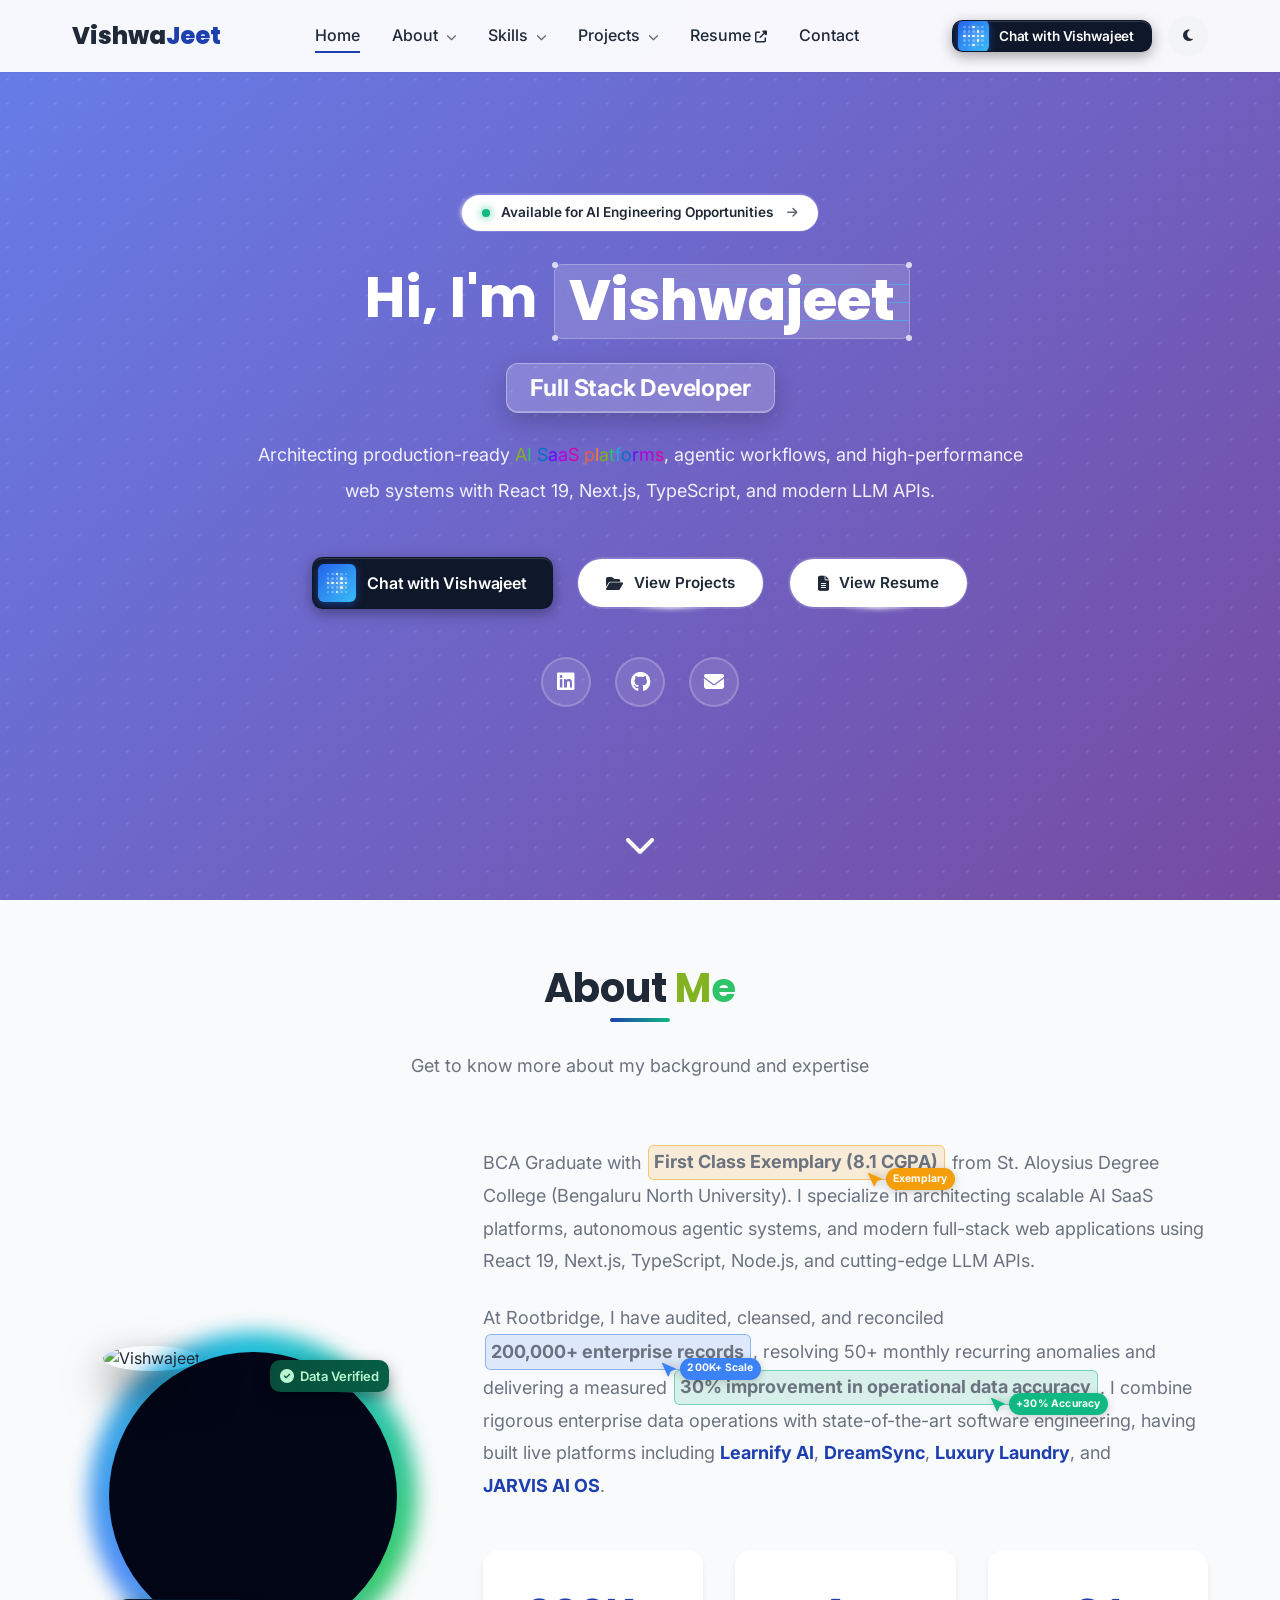
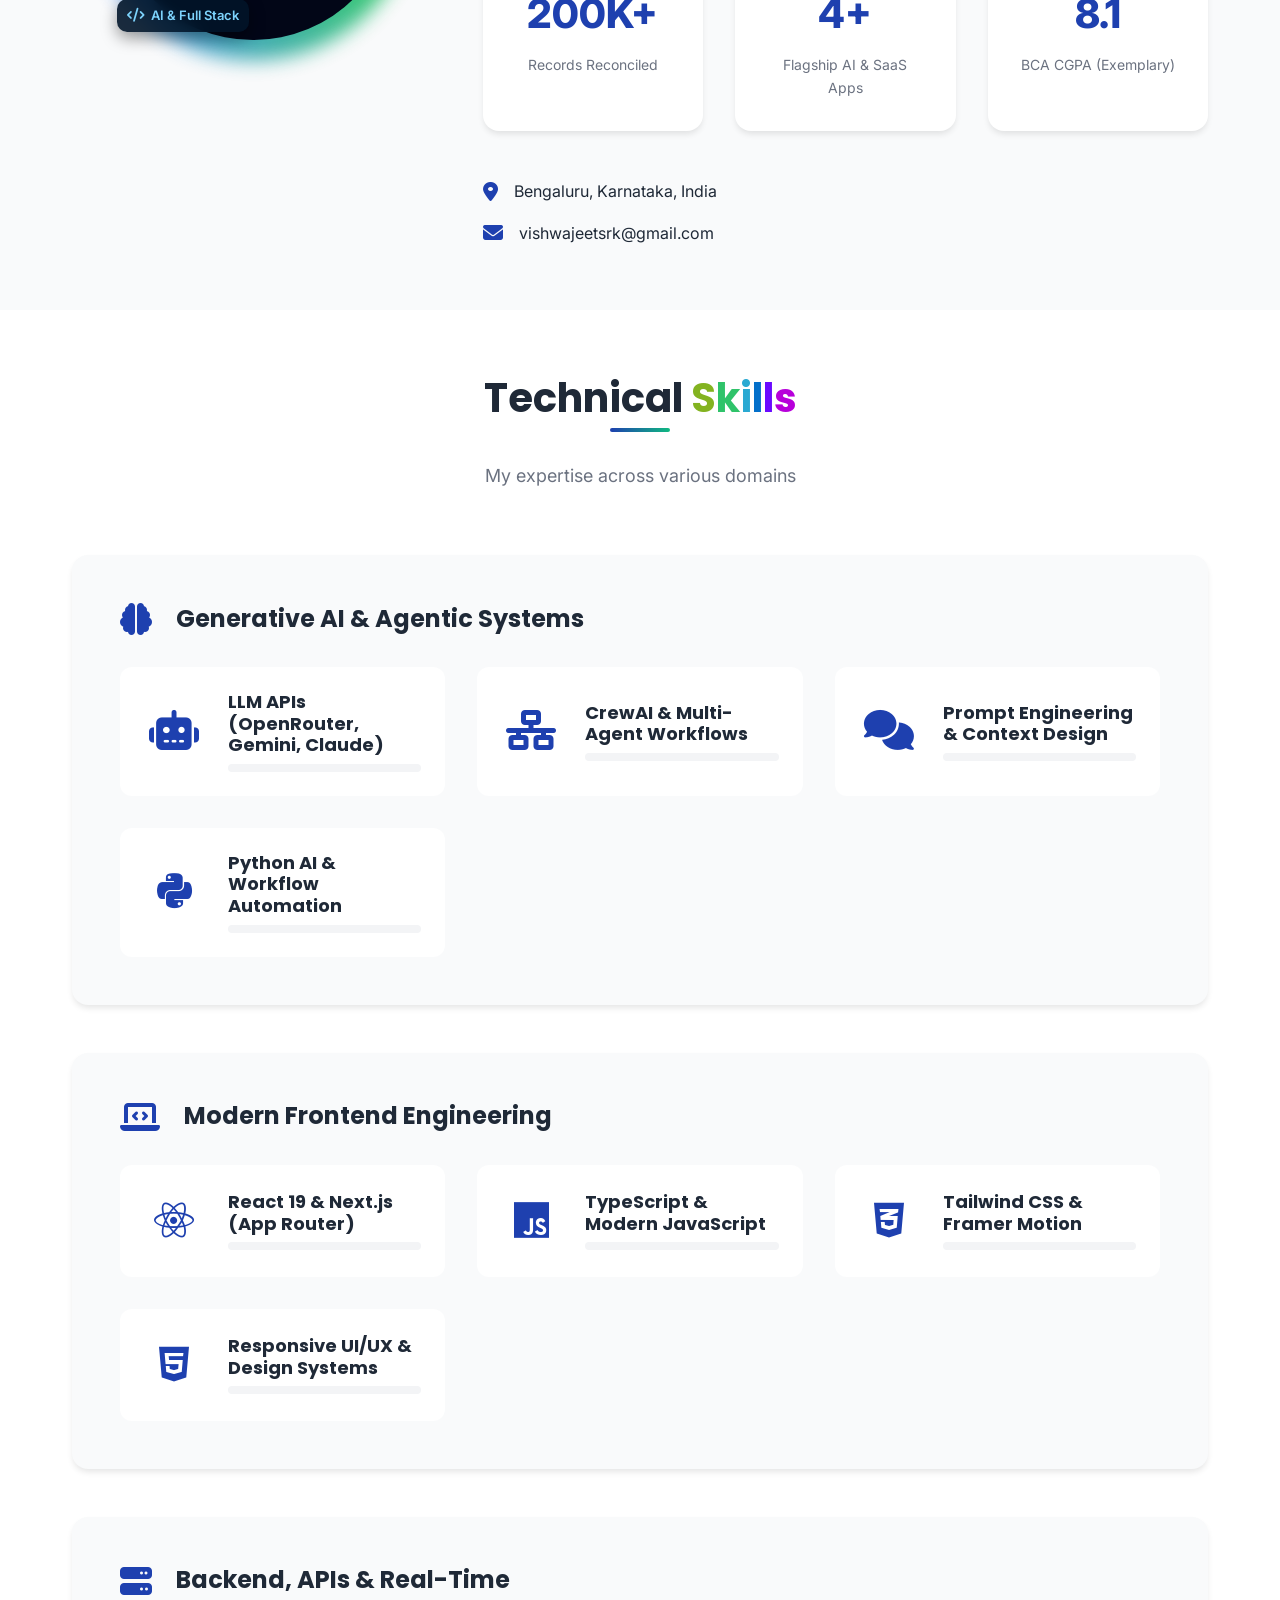
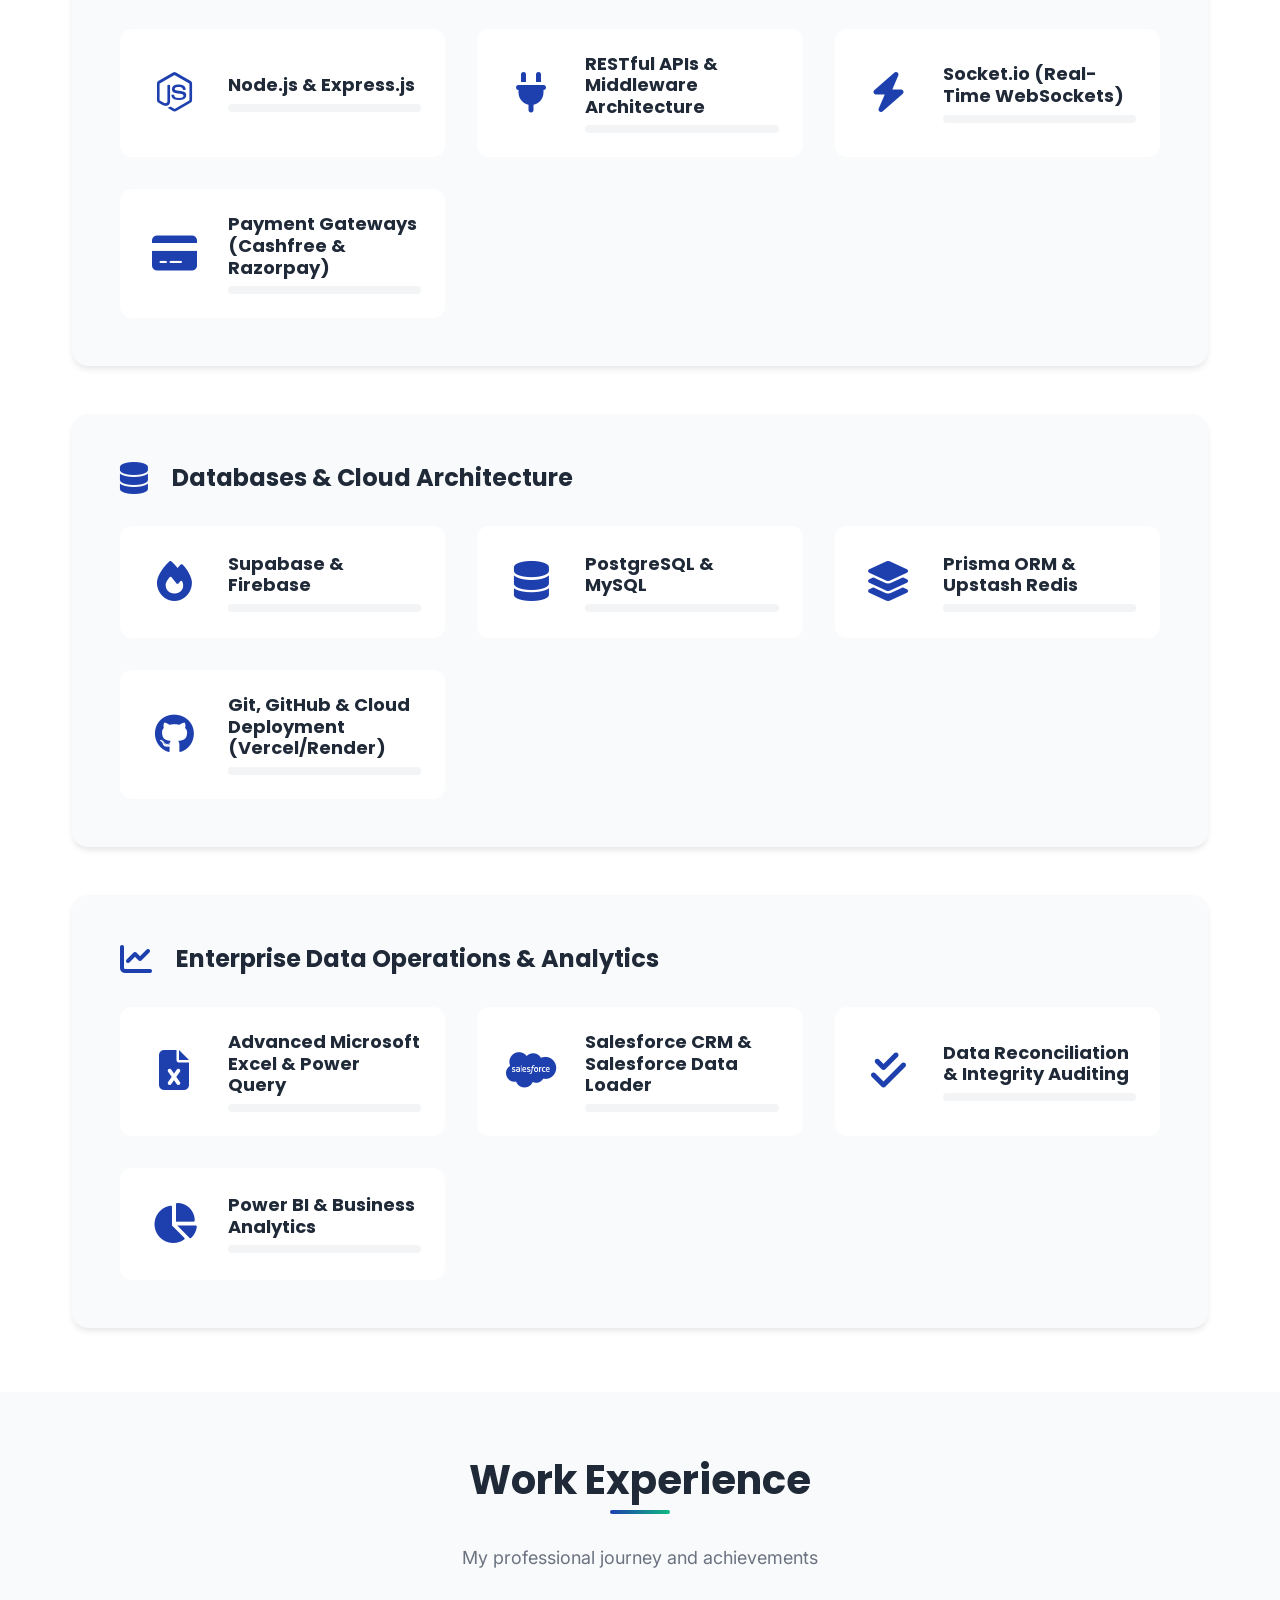
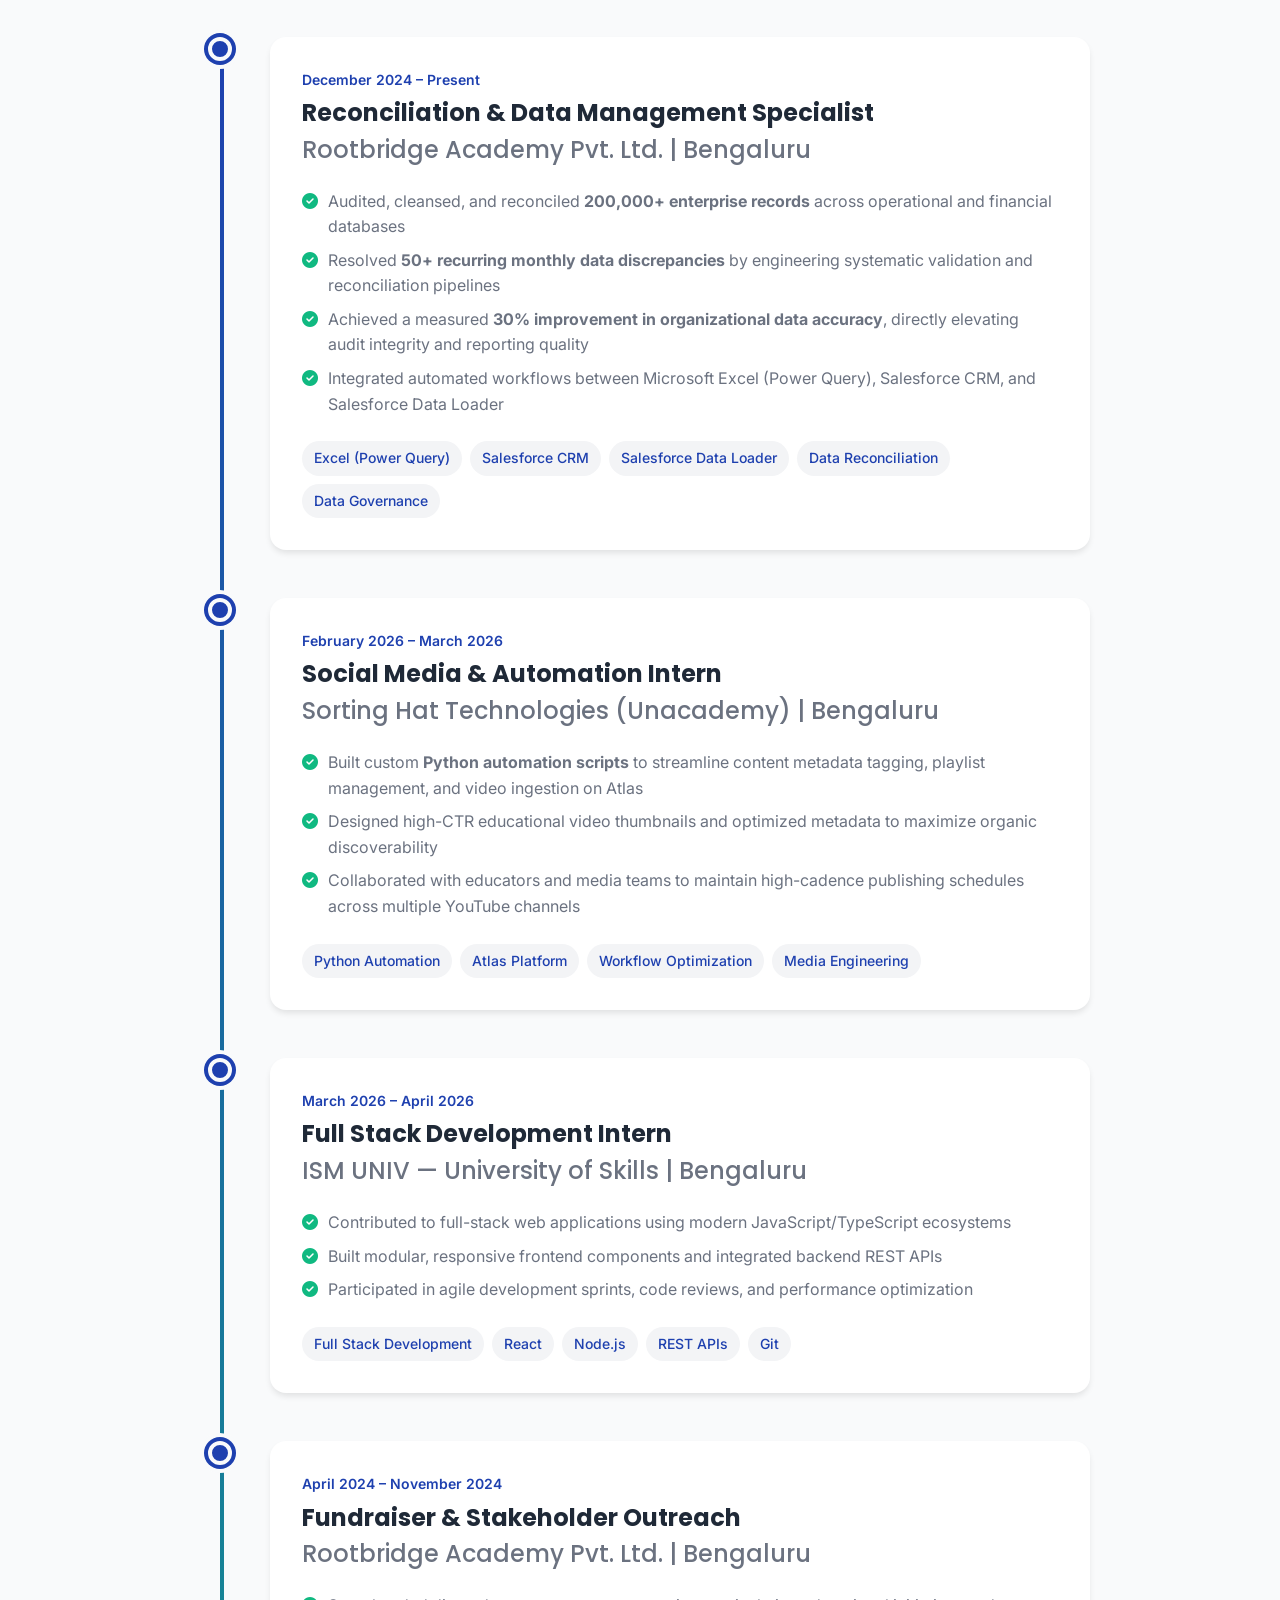
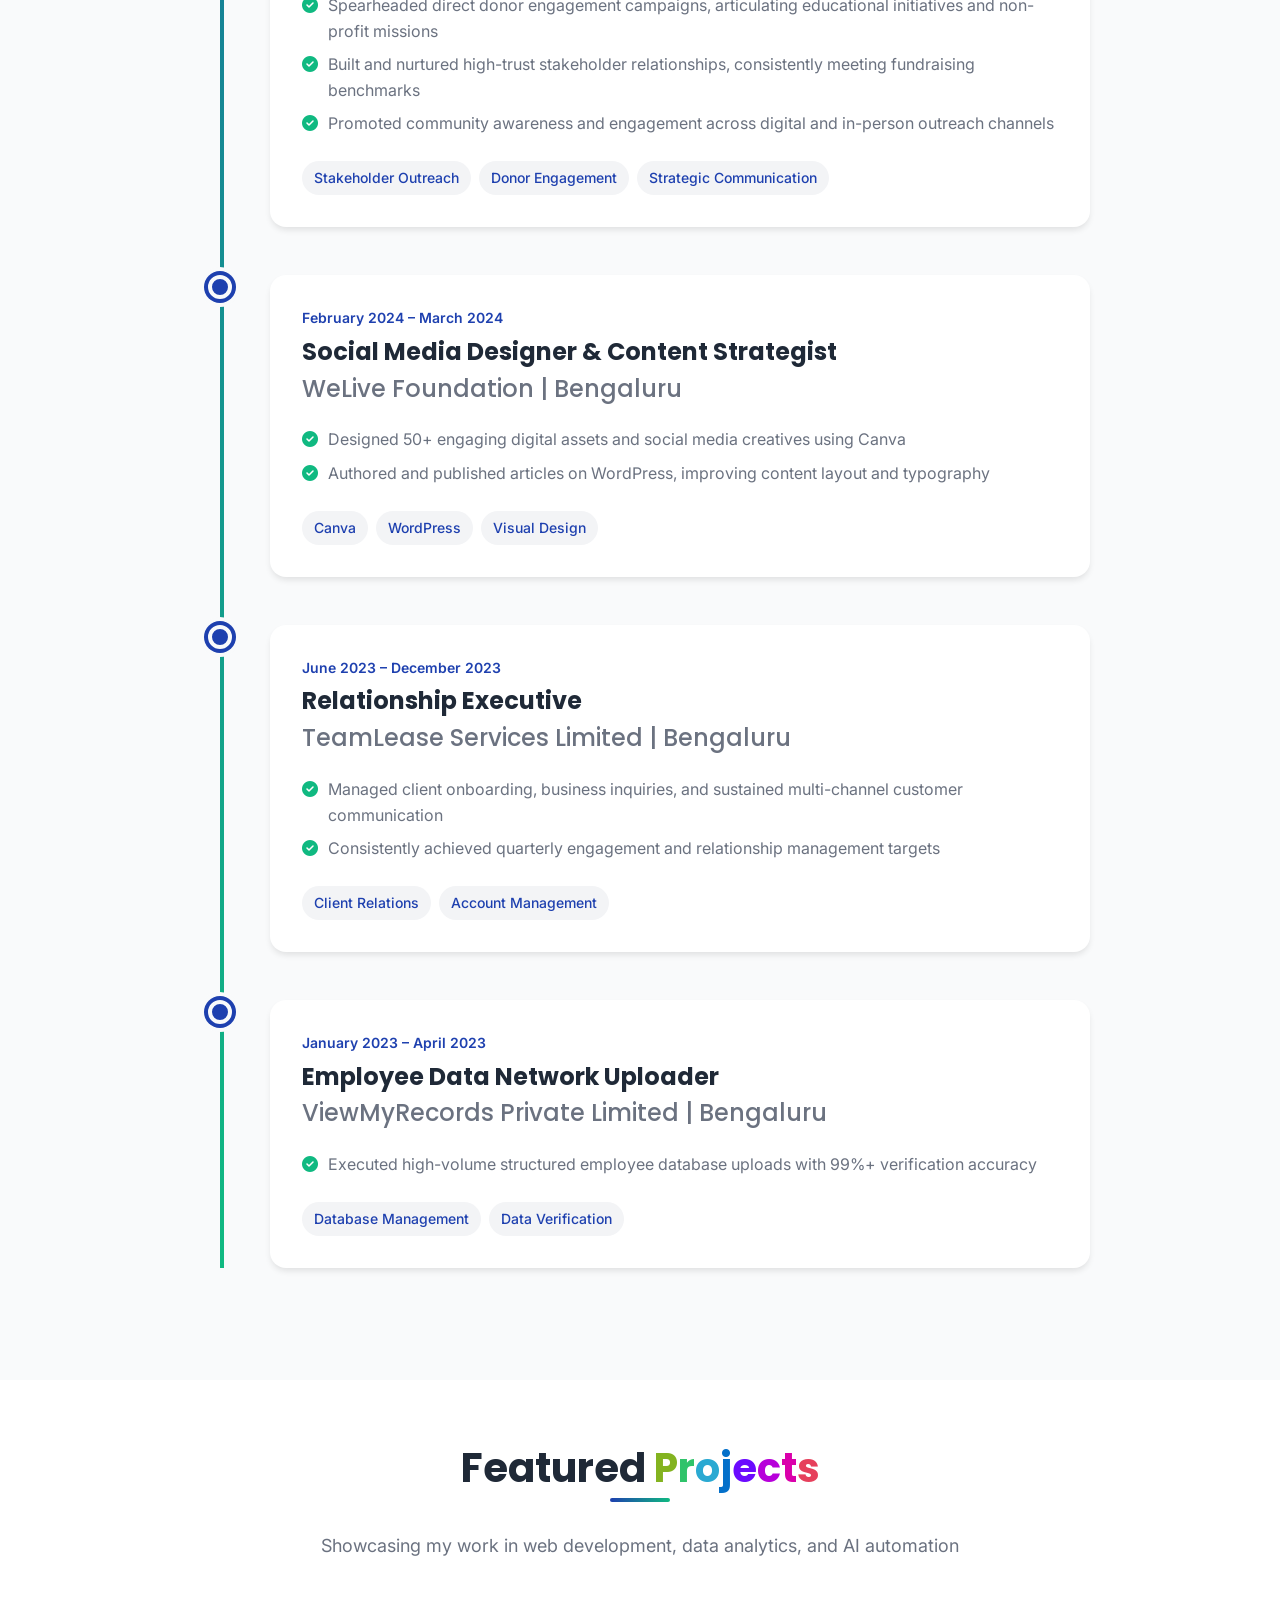
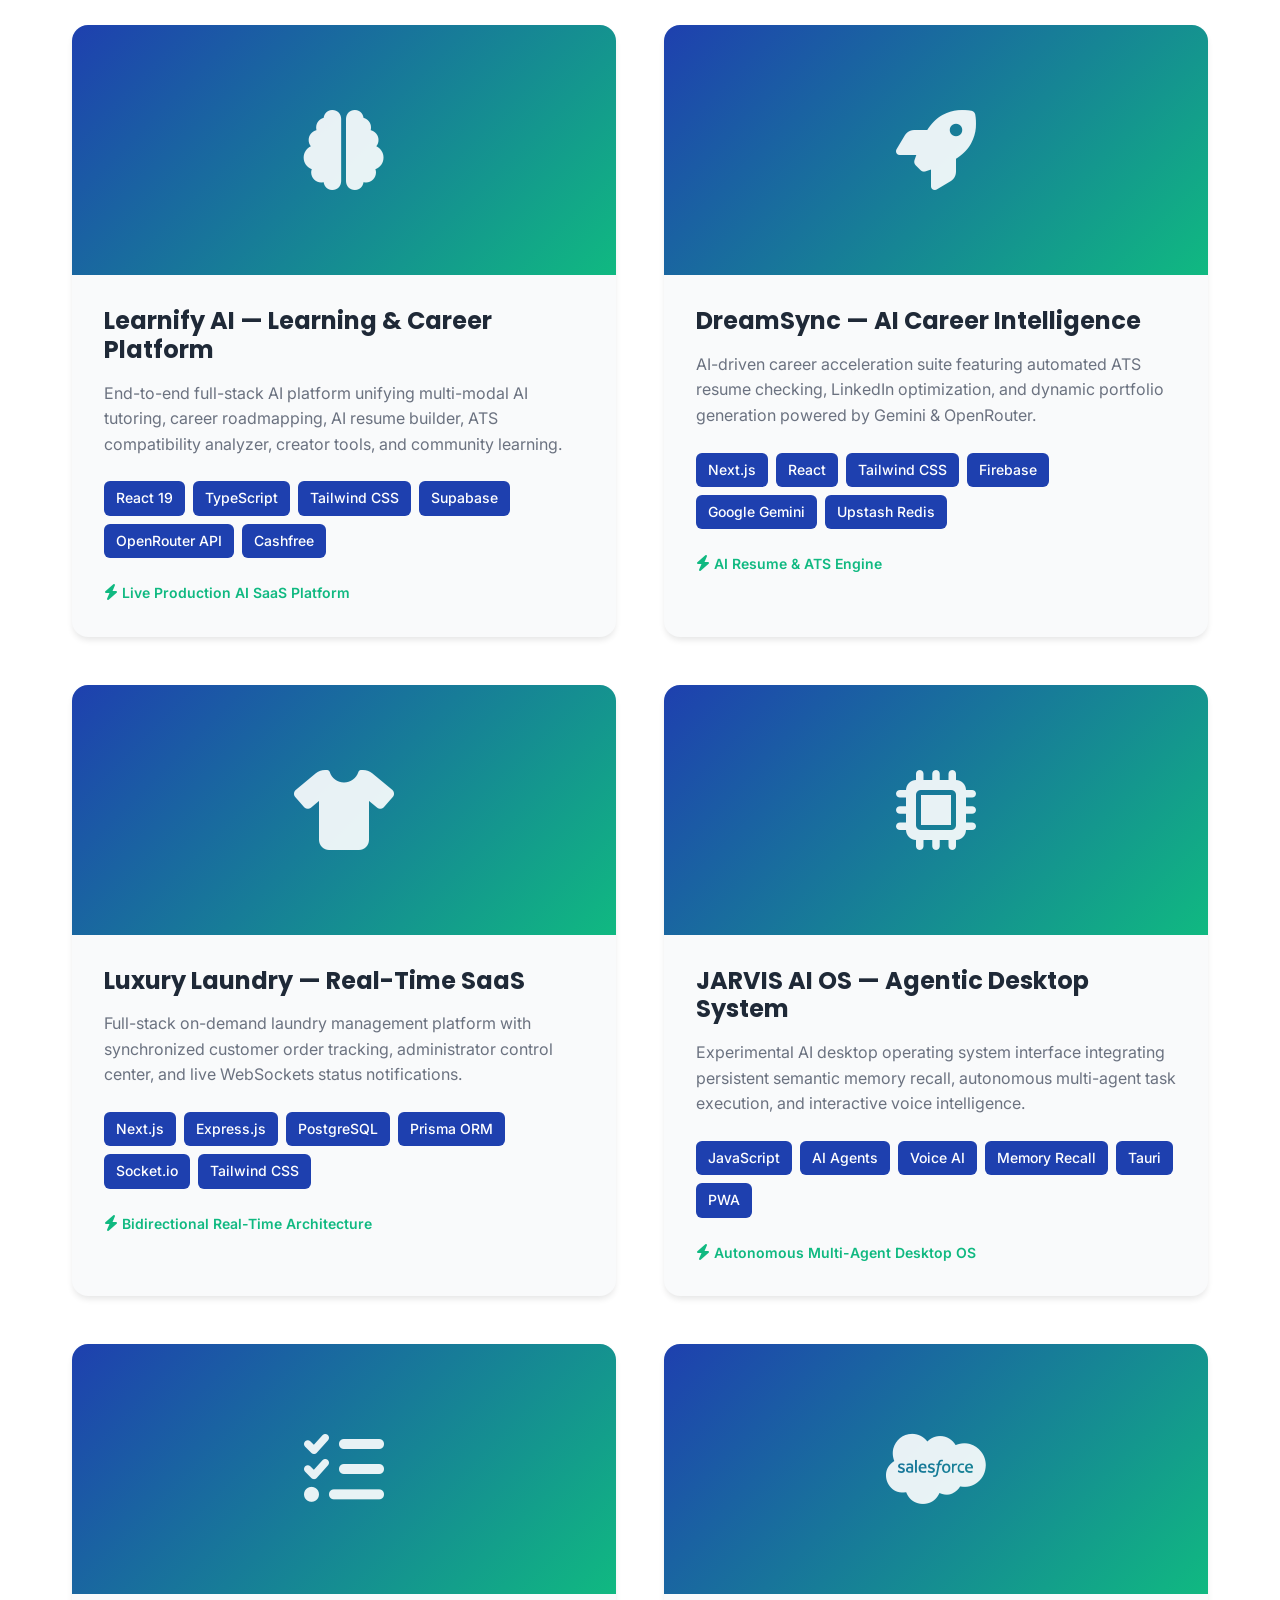
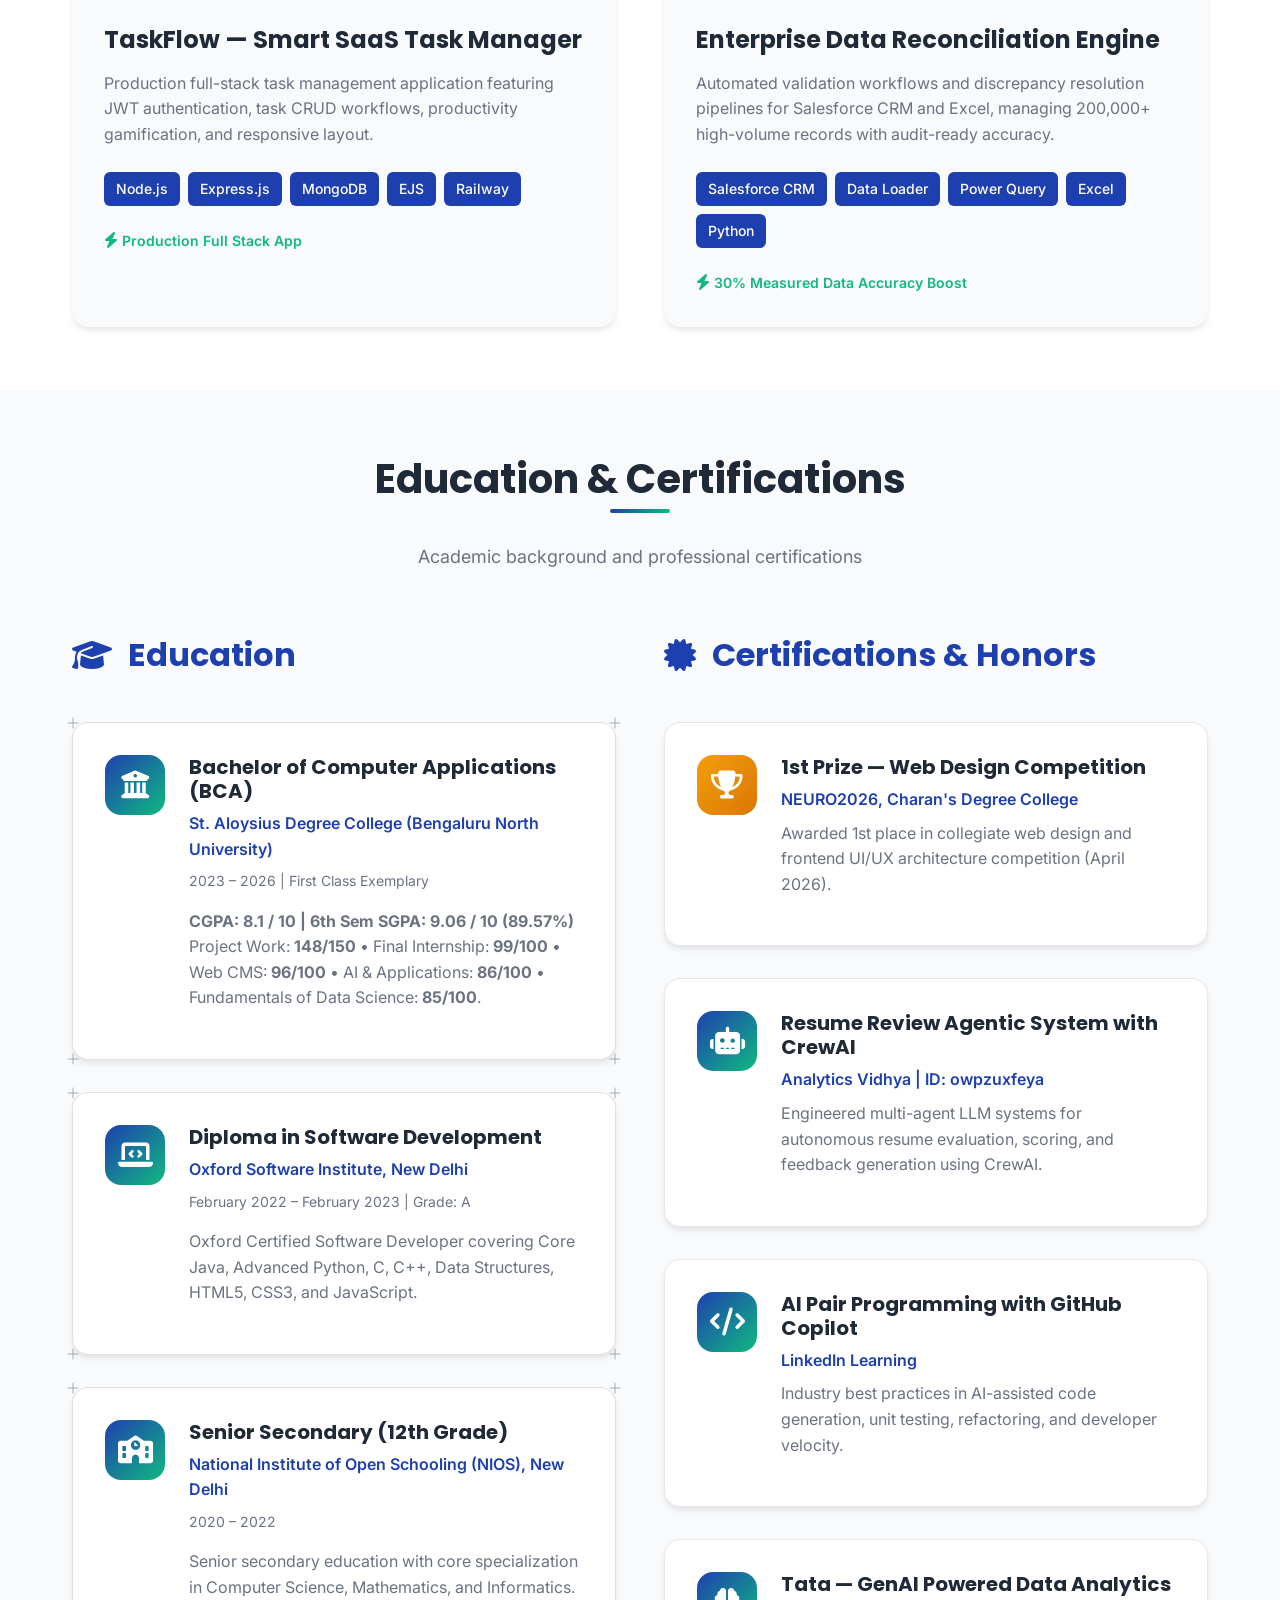
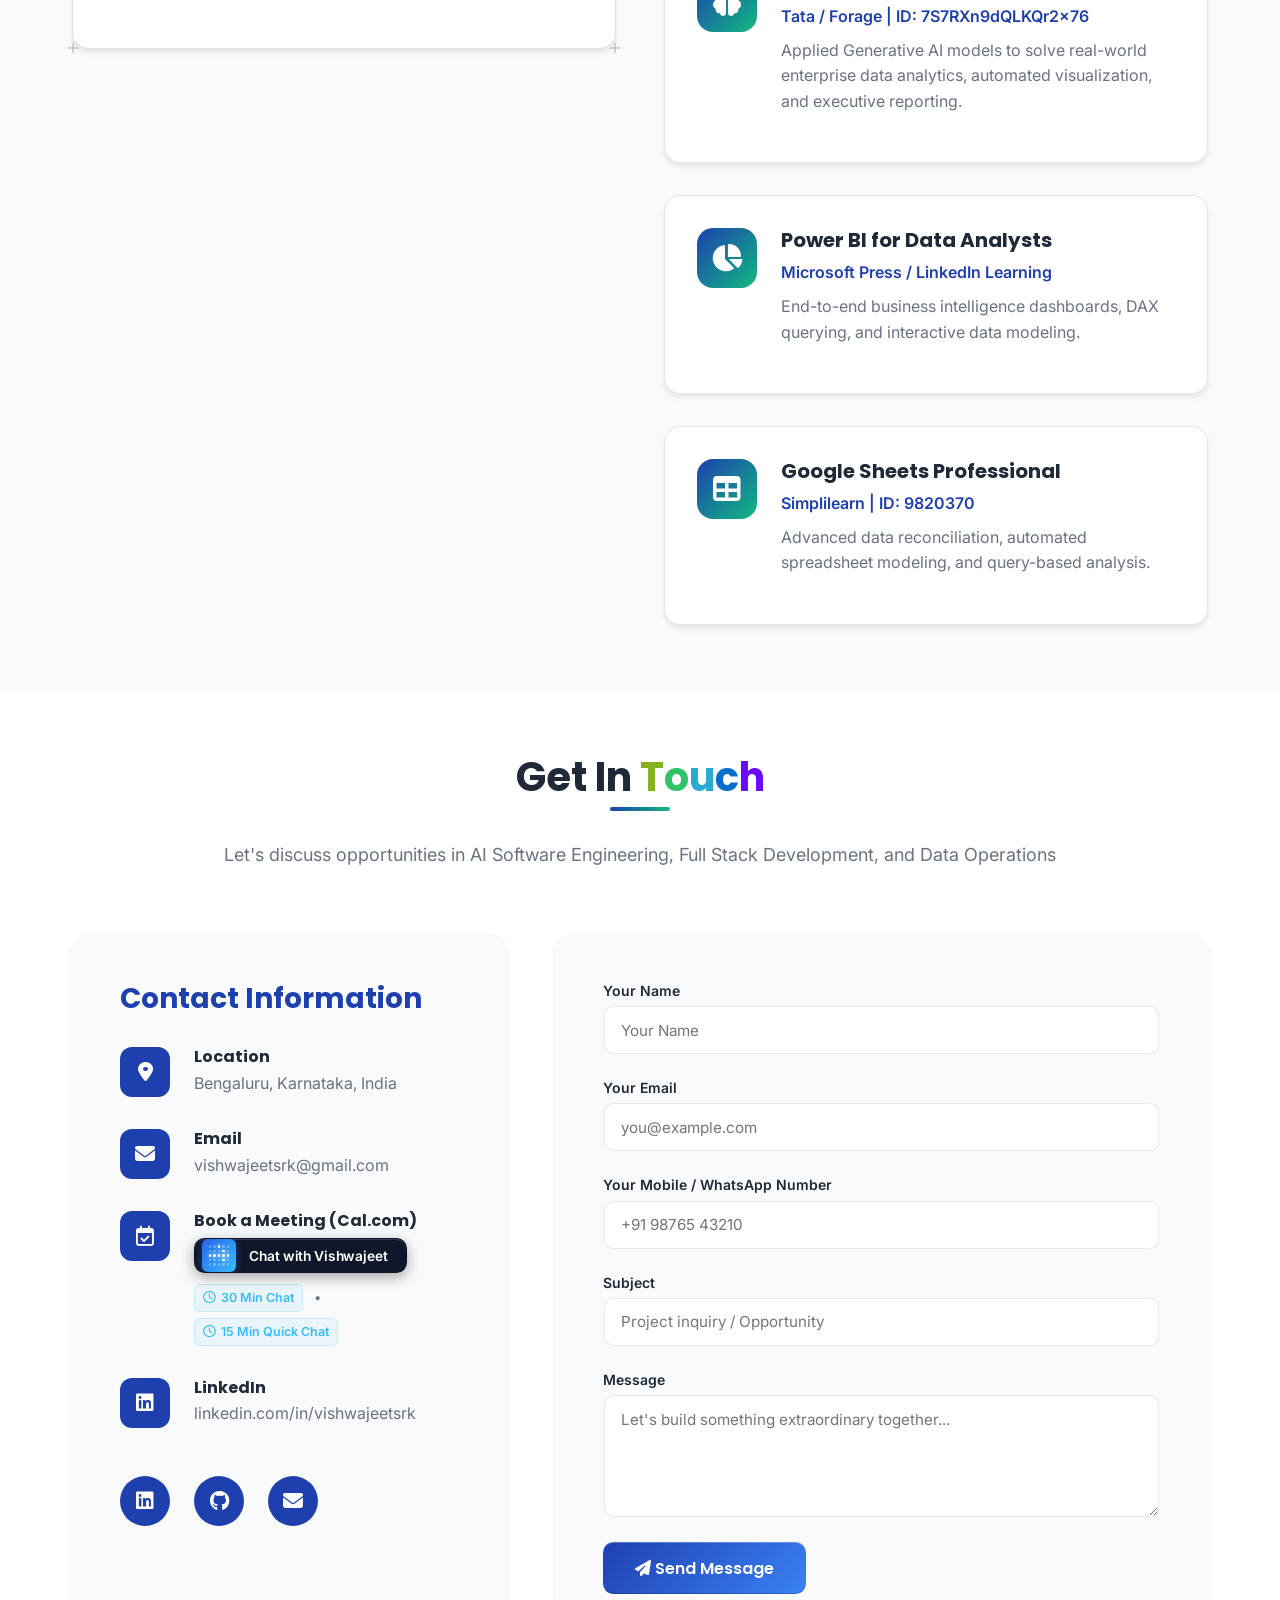
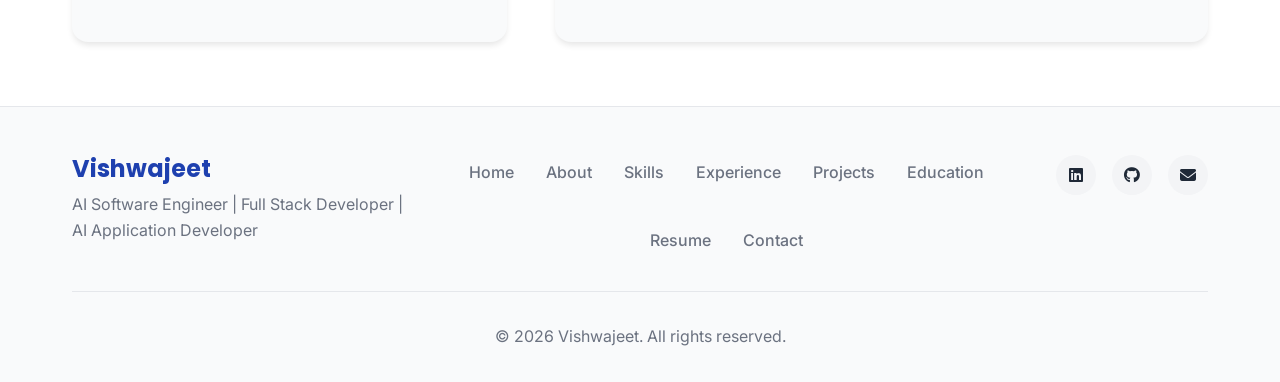
==== commit a7a04497: "feat: add animated book meeting button with 30min and 15min Cal.com links to Contact section" ====
--- a/index.html
+++ b/index.html
@@ -1093,17 +1093,37 @@
                             <p><a href="mailto:vishwajeetsrk@gmail.com">vishwajeetsrk@gmail.com</a></p>
                         </div>
                     </div>
-                    <div class="contact-item">
+                    <div class="contact-item contact-booking-card">
                         <div class="contact-icon">
                             <i class="far fa-calendar-check"></i>
                         </div>
                         <div class="contact-details">
                             <h4>Book a Meeting (Cal.com)</h4>
-                            <p>
-                                <a href="https://cal.com/vishwajeet-srk/30min" target="_blank" rel="noopener noreferrer" class="contact-cal-link">30 Min Chat</a>
-                                <span class="contact-sep">•</span>
-                                <a href="https://cal.com/vishwajeet-srk/15min" target="_blank" rel="noopener noreferrer" class="contact-cal-link">15 Min Quick Chat</a>
-                            </p>
+                            <div class="contact-cal-wrapper">
+                                <button type="button" class="book-chat-btn contact-book-chat-btn" id="contactChatBtn" aria-label="Book a Call with Vishwajeet">
+                                    <div class="book-chat-box" data-slot="button-box">
+                                        <div class="book-chat-dots">
+                                            <div class="dots-row"><span class="dot dim"></span><span class="dot dim"></span><span class="dot lit"></span><span class="dot dim"></span><span class="dot dim"></span></div>
+                                            <div class="dots-row"><span class="dot dim"></span><span class="dot dim"></span><span class="dot dim"></span><span class="dot lit"></span><span class="dot dim"></span></div>
+                                            <div class="dots-row"><span class="dot lit"></span><span class="dot lit"></span><span class="dot lit"></span><span class="dot lit"></span><span class="dot lit"></span></div>
+                                            <div class="dots-row"><span class="dot dim"></span><span class="dot dim"></span><span class="dot dim"></span><span class="dot lit"></span><span class="dot dim"></span></div>
+                                            <div class="dots-row"><span class="dot dim"></span><span class="dot dim"></span><span class="dot dim"></span><span class="dot dim"></span><span class="dot dim"></span></div>
+                                        </div>
+                                        <img class="book-chat-avatar" src="assets/pro2 bg remove.png" alt="Vishwajeet" />
+                                    </div>
+                                    <div class="book-chat-shine"></div>
+                                    <span class="book-chat-label">Chat with Vishwajeet</span>
+                                </button>
+                                <div class="contact-cal-direct-links">
+                                    <a href="https://cal.com/vishwajeet-srk/30min" target="_blank" rel="noopener noreferrer" class="contact-cal-link">
+                                        <i class="far fa-clock"></i> 30 Min Chat
+                                    </a>
+                                    <span class="contact-sep">•</span>
+                                    <a href="https://cal.com/vishwajeet-srk/15min" target="_blank" rel="noopener noreferrer" class="contact-cal-link">
+                                        <i class="far fa-clock"></i> 15 Min Quick Chat
+                                    </a>
+                                </div>
+                            </div>
                         </div>
                     </div>
                     <div class="contact-item">
--- a/css/style.css
+++ b/css/style.css
@@ -4299,3 +4299,63 @@
     color: #ffffff;
 }
 
+/* Contact Section Book Button Animation */
+.contact-booking-card {
+    align-items: flex-start !important;
+}
+
+.contact-cal-wrapper {
+    display: flex;
+    flex-direction: column;
+    gap: 0.65rem;
+    margin-top: 0.45rem;
+    align-items: flex-start;
+}
+
+.contact-book-chat-btn {
+    padding: 0.55rem 1.15rem 0.55rem 3.4rem;
+    font-size: 0.86rem;
+    border-radius: 0.65rem;
+    width: fit-content;
+}
+
+.contact-book-chat-btn .book-chat-box {
+    width: 2.1rem;
+    height: 2.1rem;
+    left: 0.45rem;
+}
+
+.contact-book-chat-btn:hover .book-chat-label {
+    transform: translateX(-2.15rem);
+}
+
+.contact-cal-direct-links {
+    display: flex;
+    align-items: center;
+    gap: 0.35rem;
+    font-size: 0.82rem;
+    flex-wrap: wrap;
+}
+
+.contact-cal-direct-links .contact-cal-link {
+    display: inline-flex;
+    align-items: center;
+    gap: 0.35rem;
+    color: #38bdf8;
+    text-decoration: none;
+    padding: 0.2rem 0.5rem;
+    border-radius: 0.35rem;
+    background: rgba(56, 189, 248, 0.08);
+    border: 1px solid rgba(56, 189, 248, 0.2);
+    font-size: 0.78rem;
+    font-weight: 600;
+    transition: all 0.2s ease;
+}
+
+.contact-cal-direct-links .contact-cal-link:hover {
+    background: rgba(56, 189, 248, 0.2);
+    border-color: #38bdf8;
+    color: #ffffff;
+    transform: translateY(-1px);
+}
+
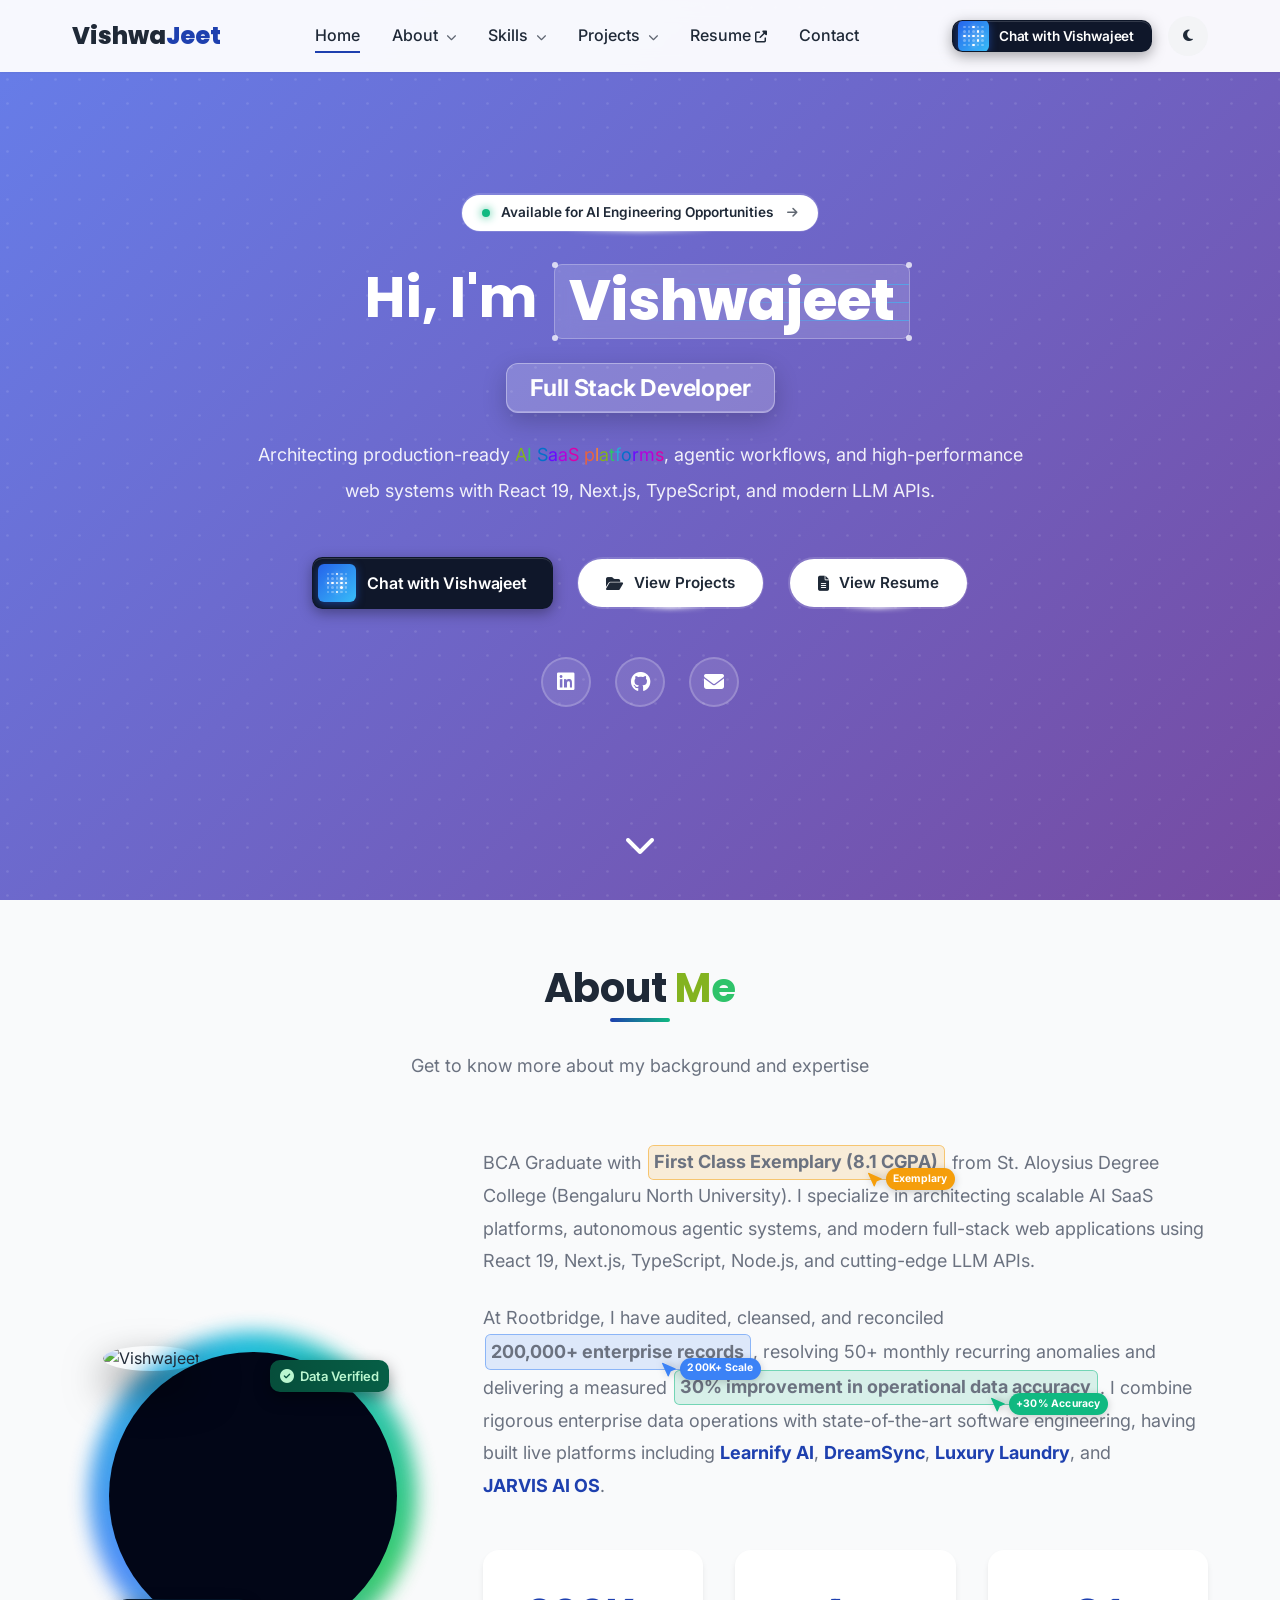
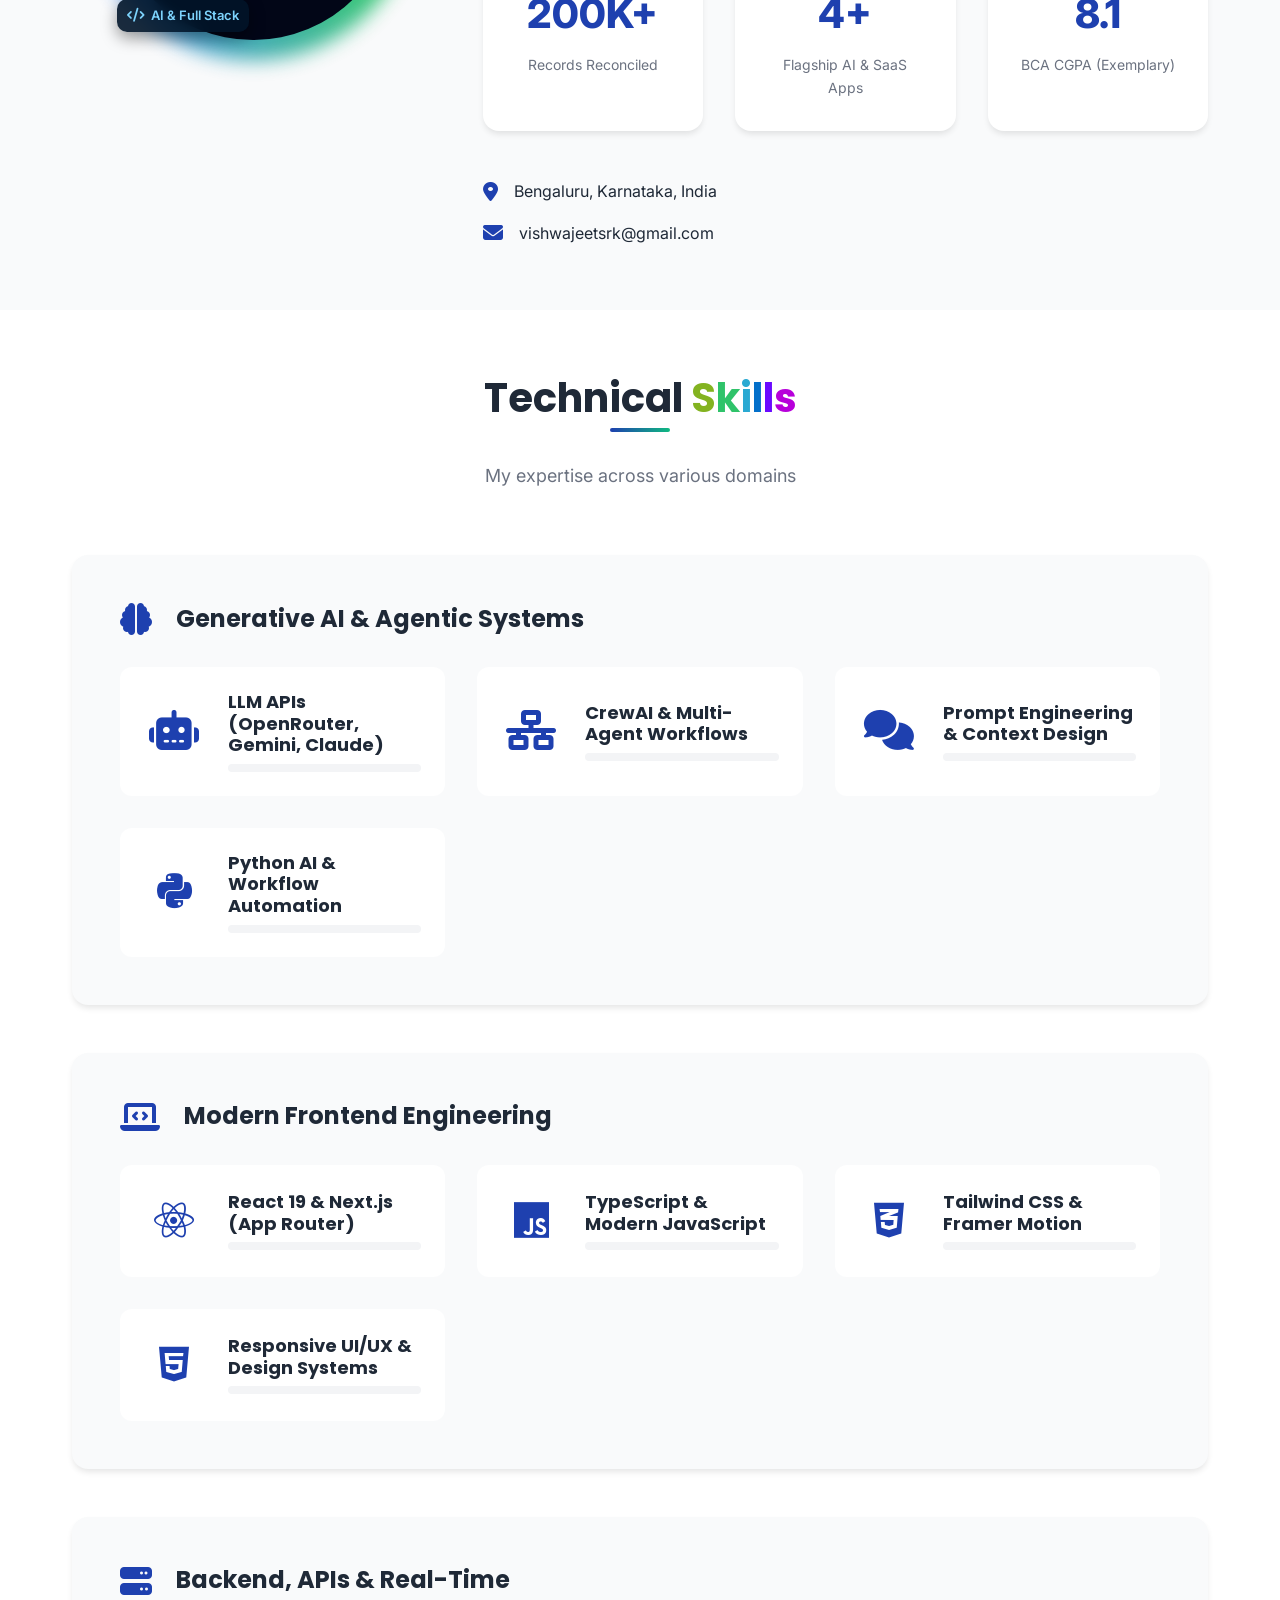
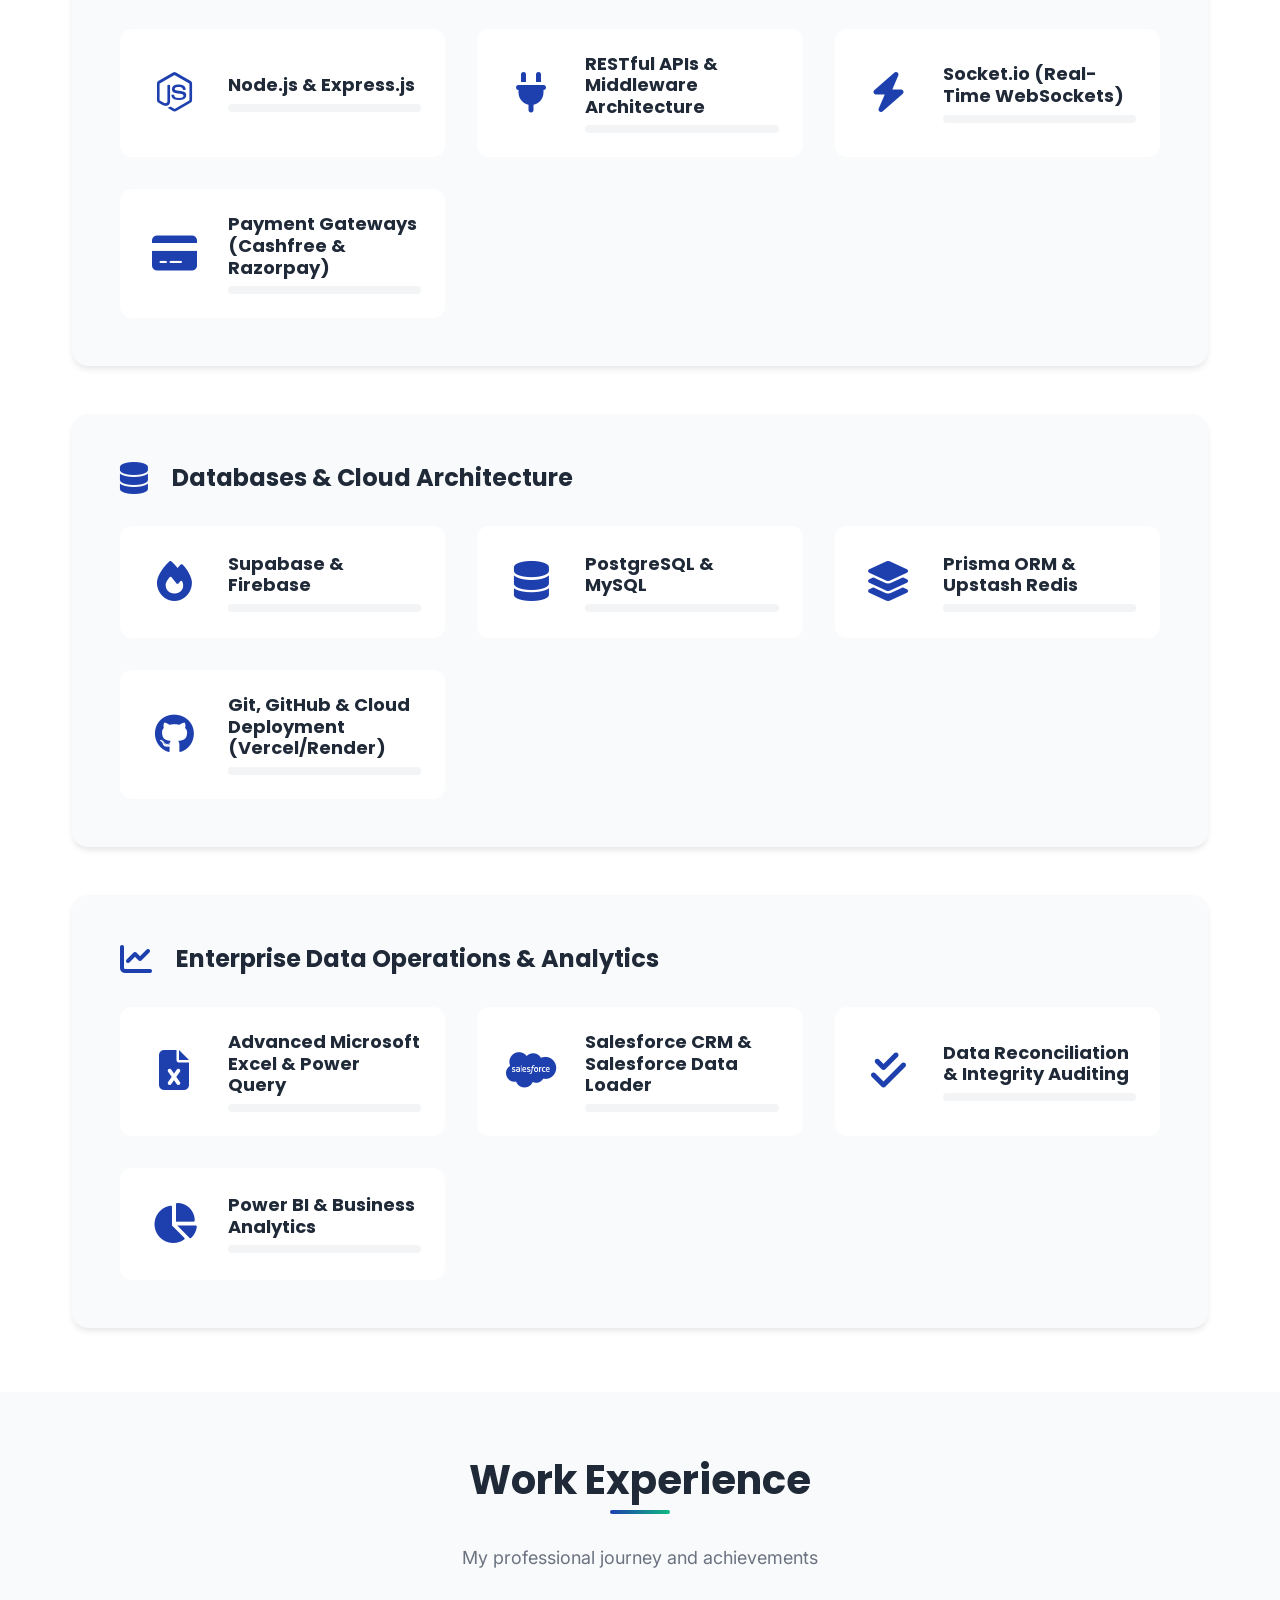
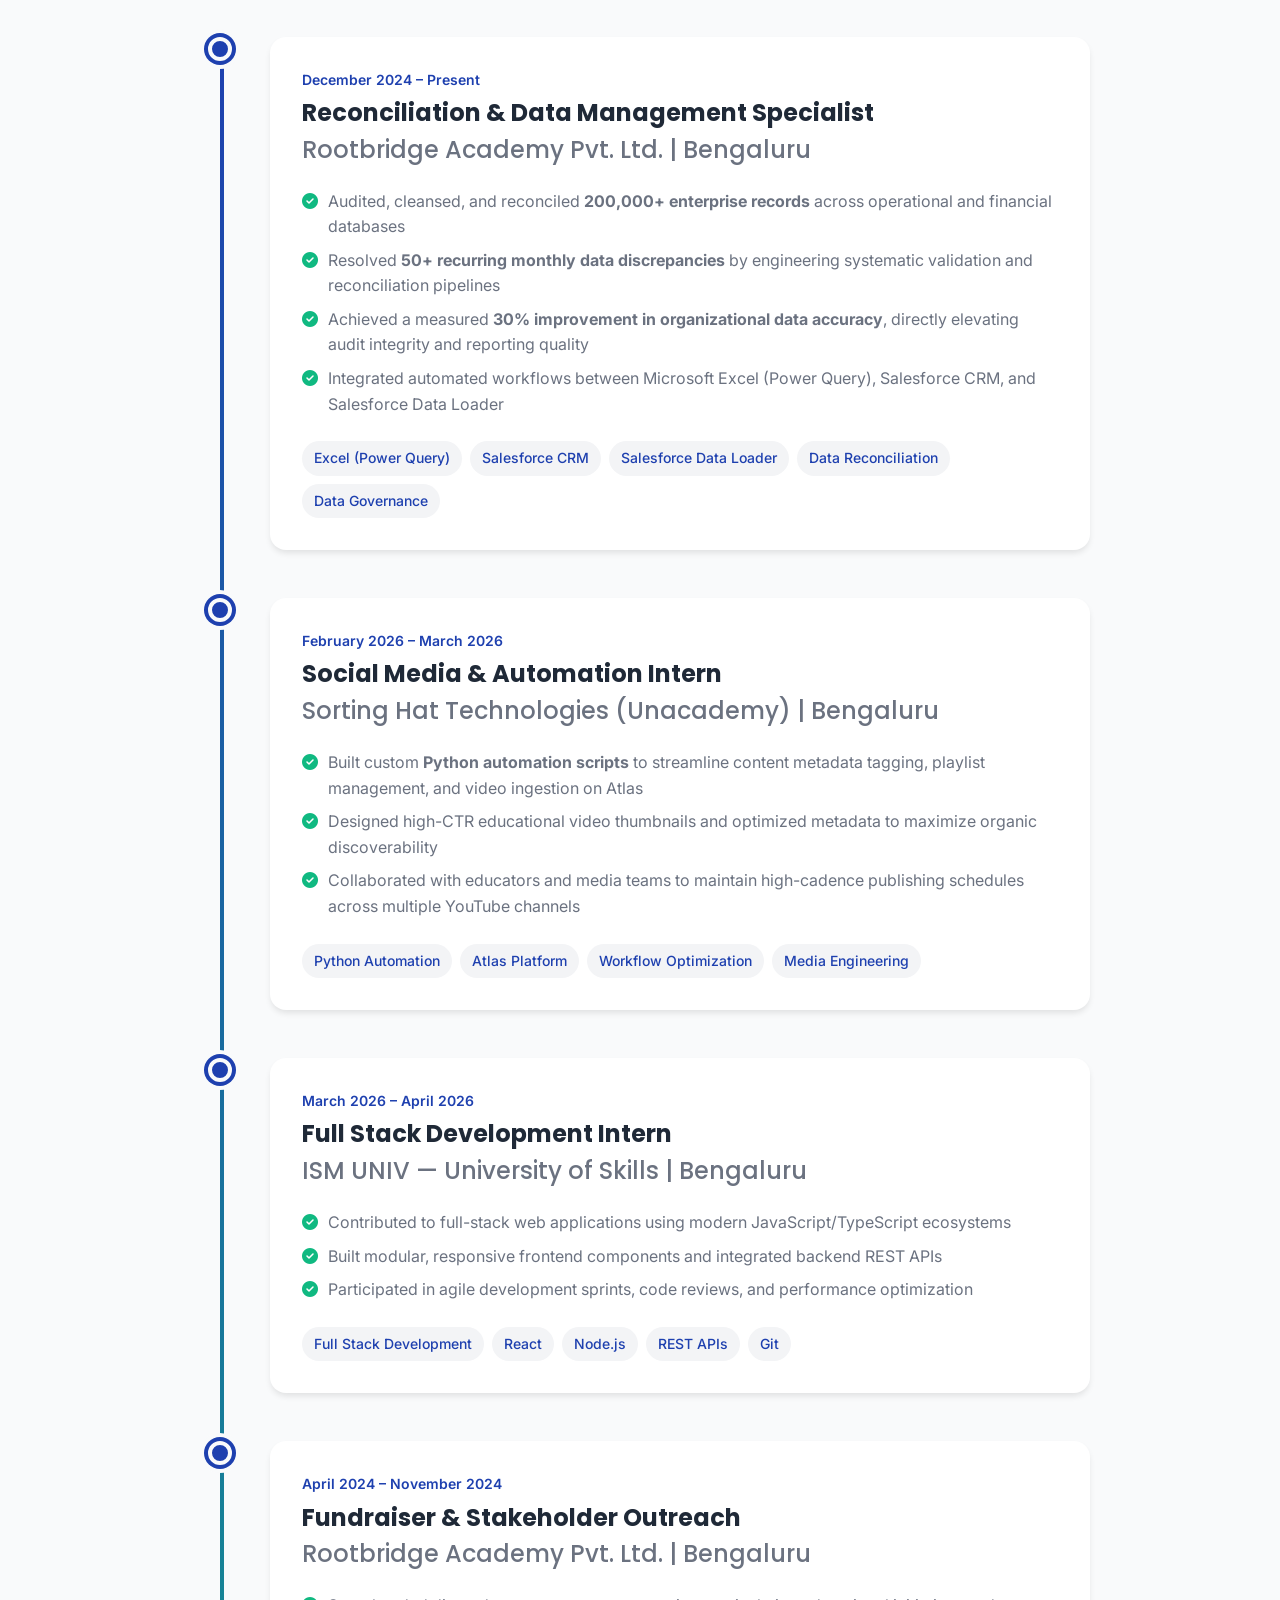
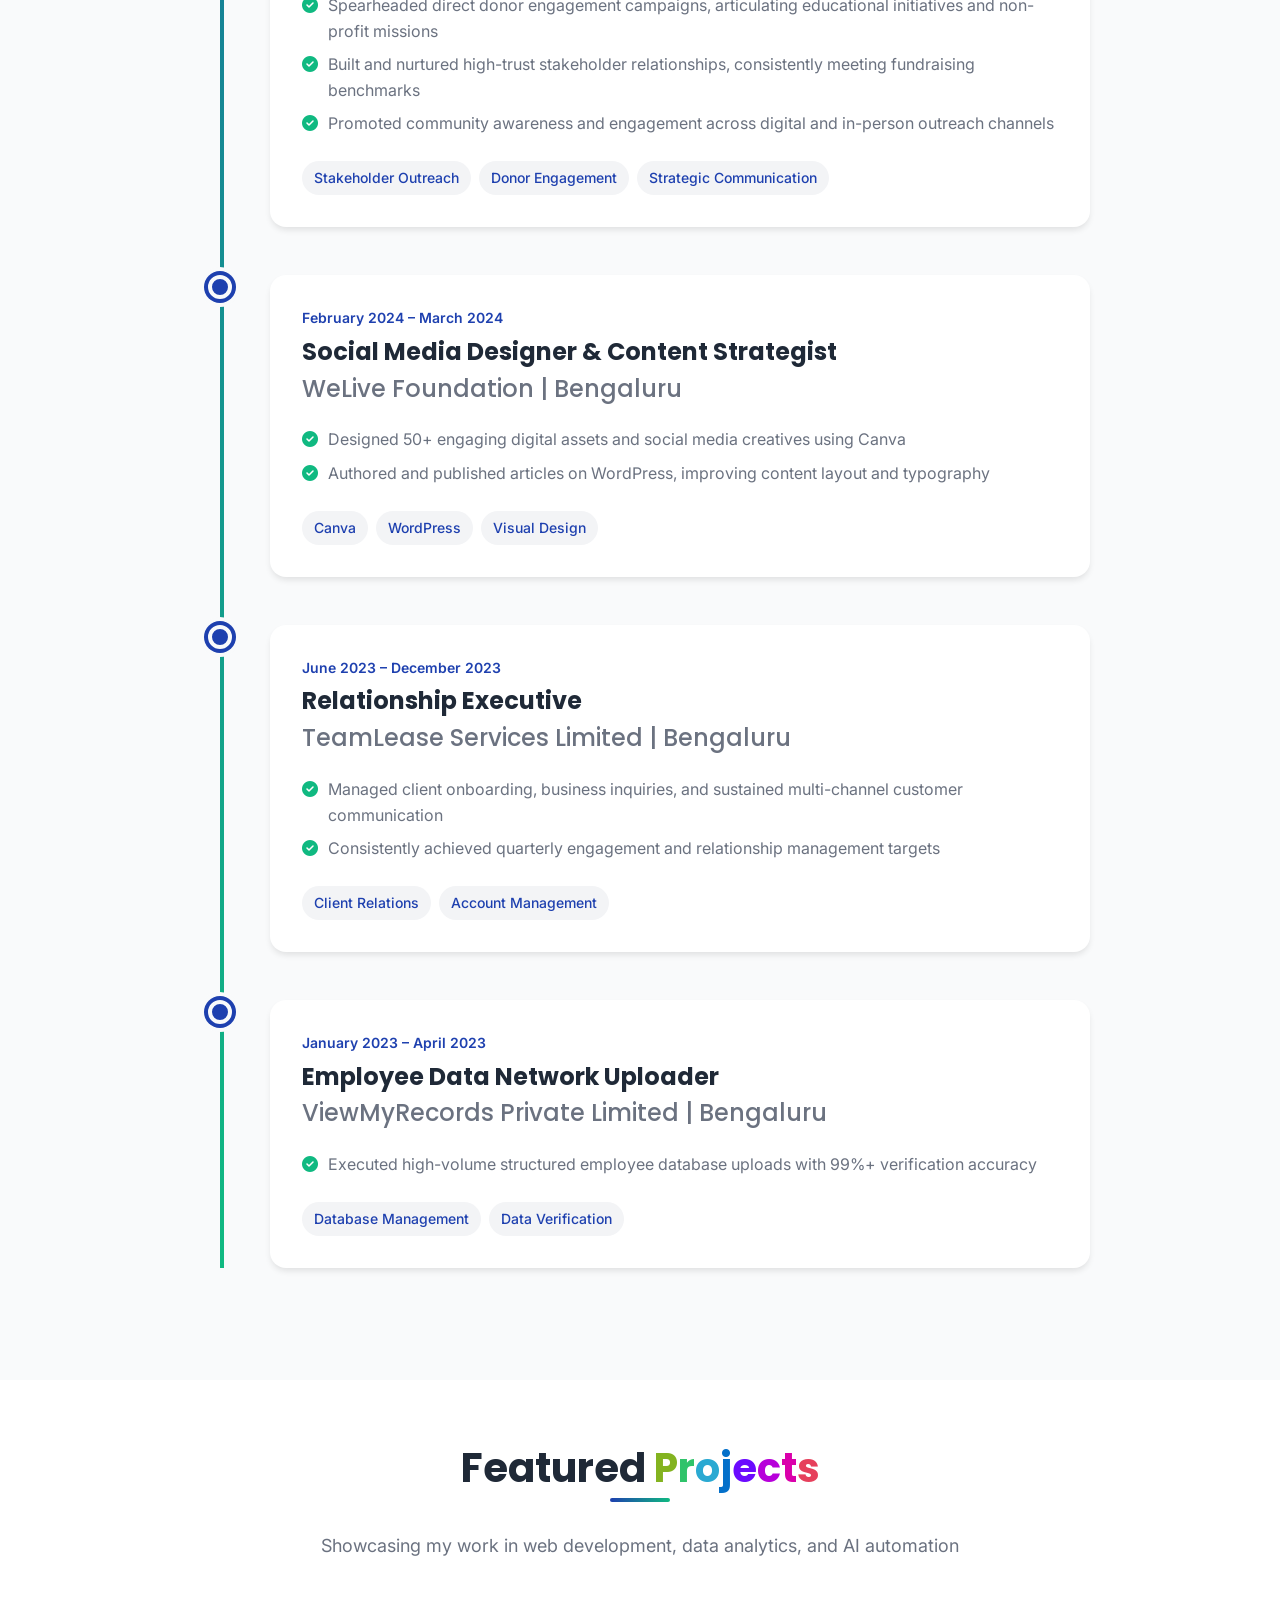
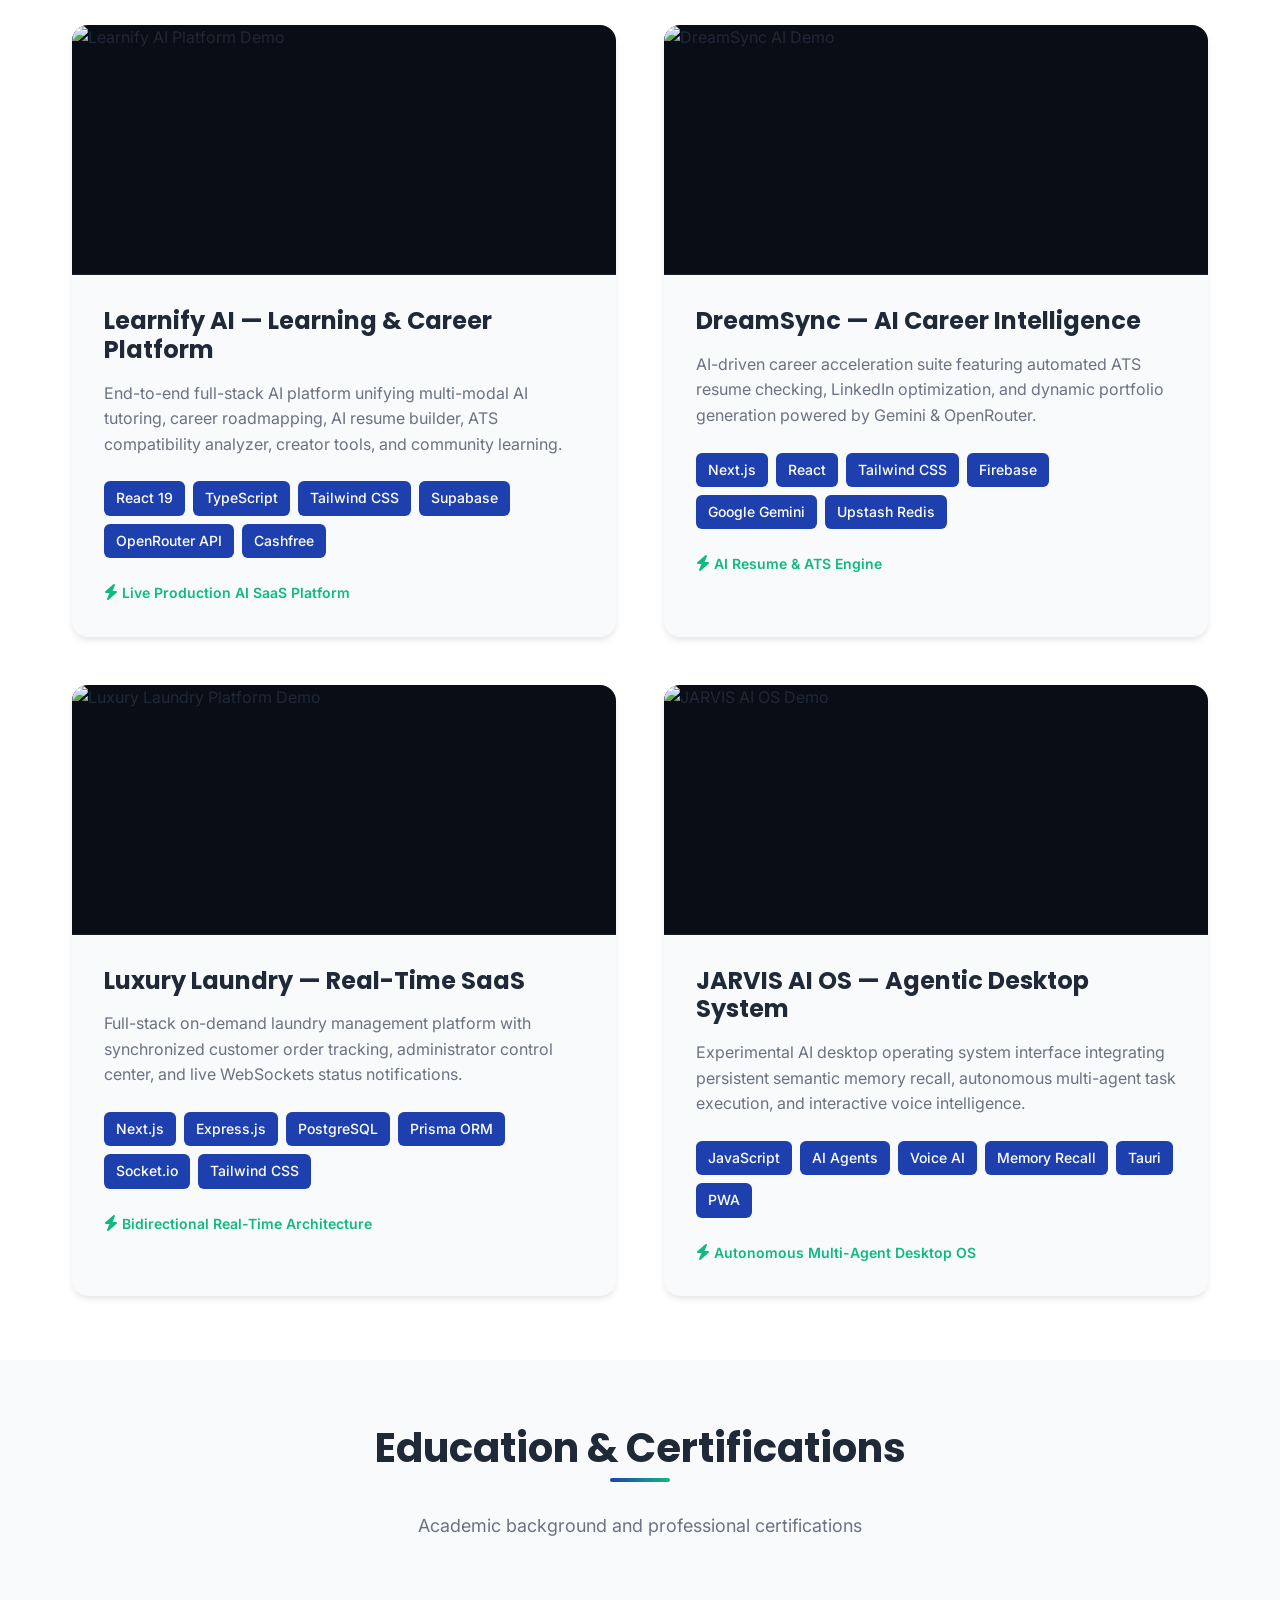
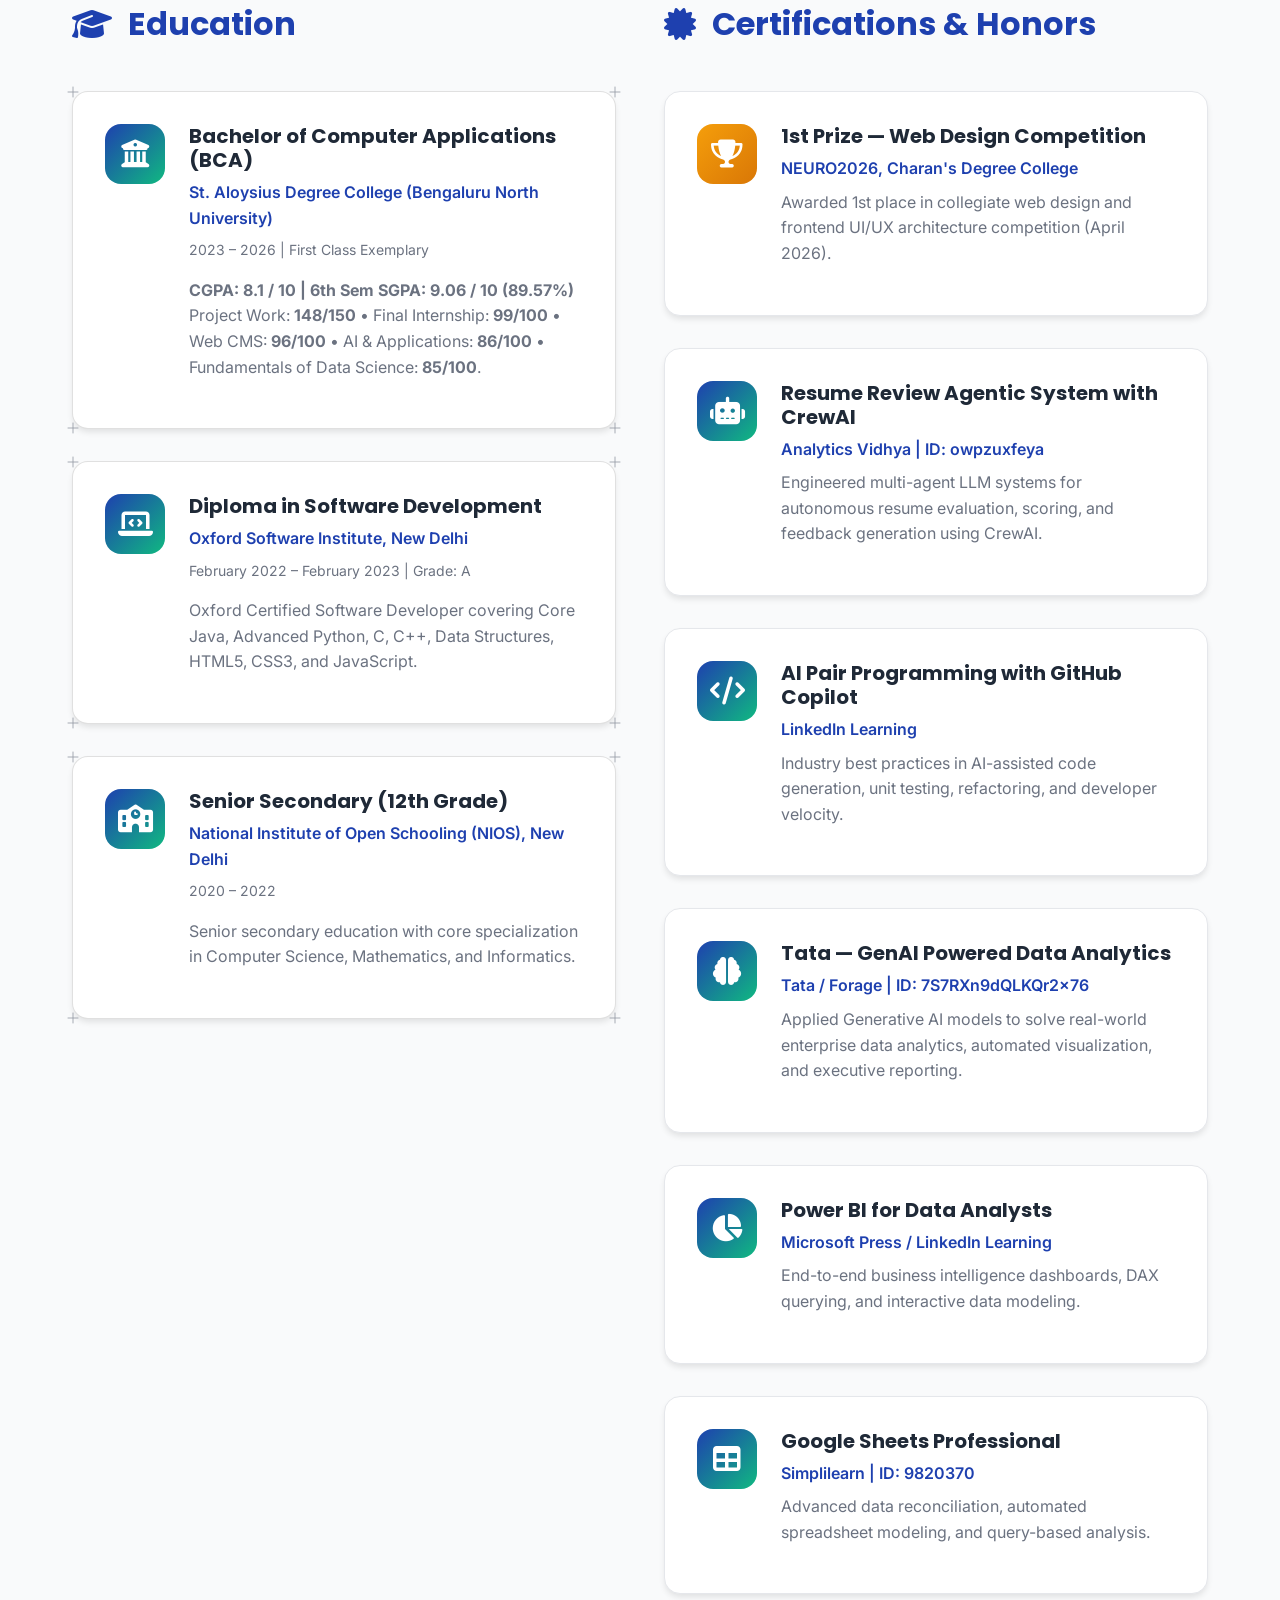
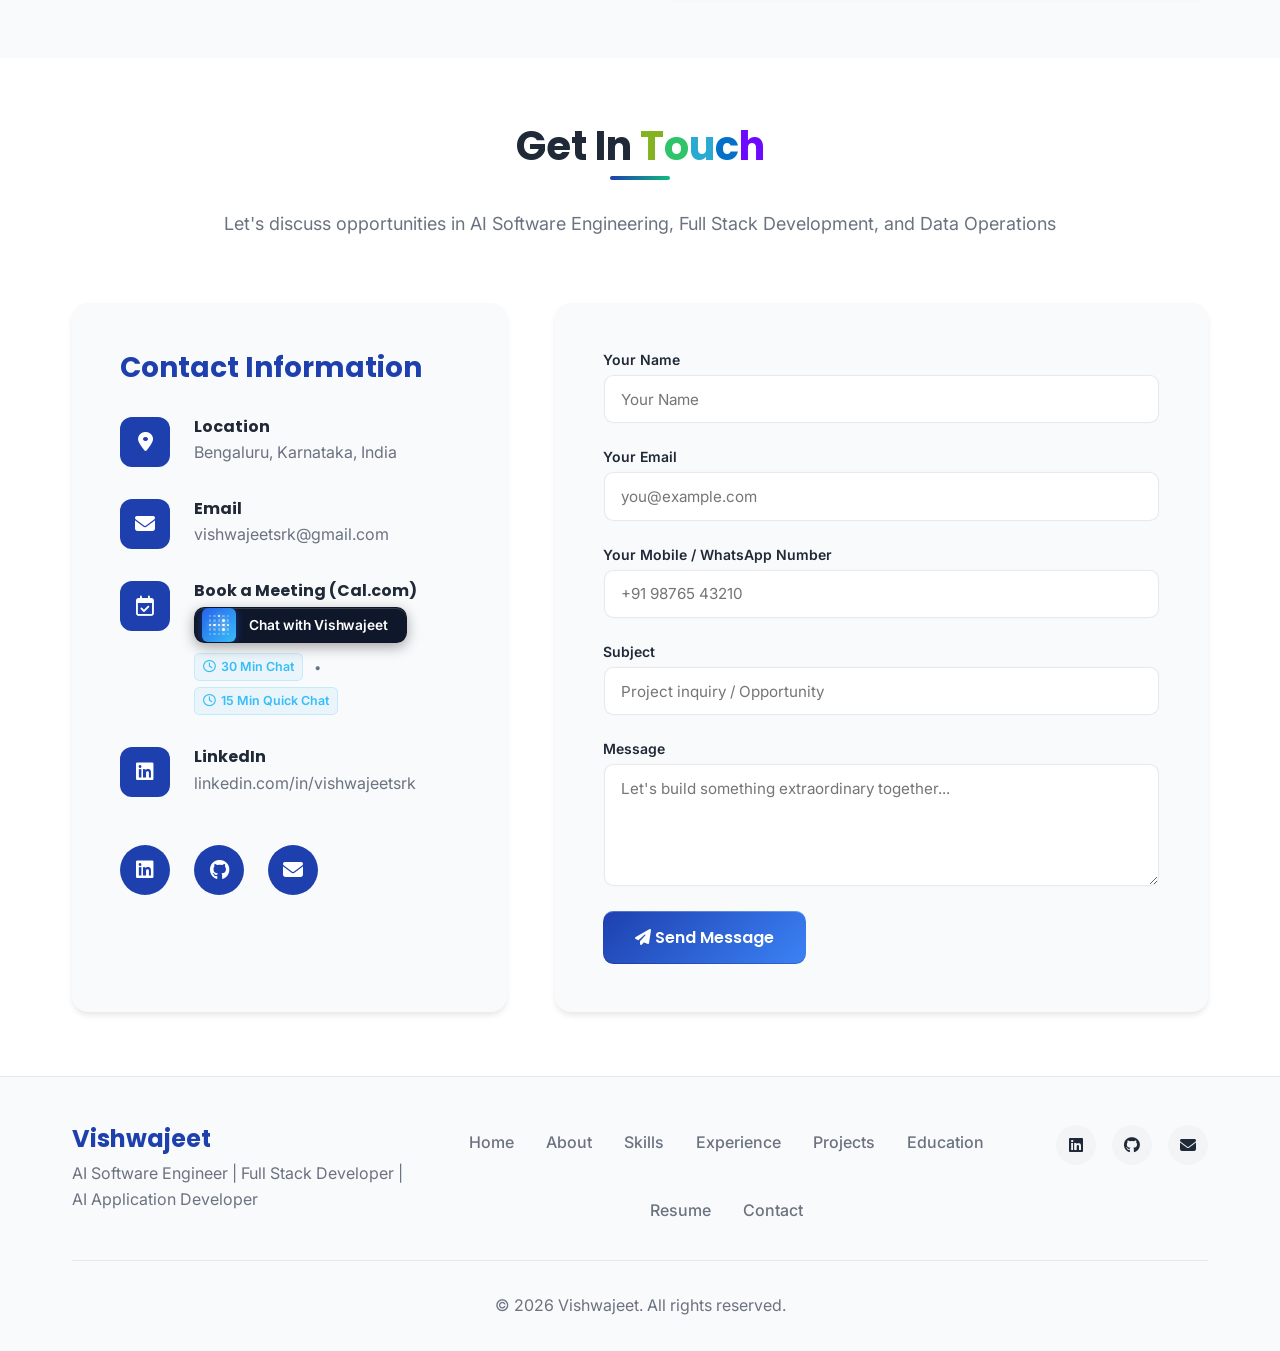
==== commit c698689c: "feat: embed project demo GIFs, remove TaskFlow and Data Reconciliation, and fix calendar link clicks" ====
--- a/index.html
+++ b/index.html
@@ -693,6 +693,7 @@
                 <!-- Learnify AI -->
                 <div class="project-card" data-aos="fade-up">
                     <div class="project-image">
+                        <img src="assets/projects/learnify-ai.gif" alt="Learnify AI Platform Demo" class="project-img" loading="lazy">
                         <div class="project-overlay">
                             <div class="project-links">
                                 <a href="https://www.learnifyai.in/" target="_blank" class="project-link" aria-label="View Demo">
@@ -702,9 +703,6 @@
                                     <i class="fab fa-github"></i>
                                 </a>
                             </div>
-                        </div>
-                        <div class="project-icon-placeholder">
-                            <i class="fas fa-brain"></i>
                         </div>
                     </div>
                     <div class="project-info">
@@ -727,6 +725,7 @@
                 <!-- DreamSync -->
                 <div class="project-card" data-aos="fade-up">
                     <div class="project-image">
+                        <img src="assets/projects/dreamsync.gif" alt="DreamSync AI Demo" class="project-img" loading="lazy">
                         <div class="project-overlay">
                             <div class="project-links">
                                 <a href="https://dream-sync-nine.vercel.app/" target="_blank" class="project-link" aria-label="View Demo">
@@ -736,9 +735,6 @@
                                     <i class="fab fa-github"></i>
                                 </a>
                             </div>
-                        </div>
-                        <div class="project-icon-placeholder">
-                            <i class="fas fa-rocket"></i>
                         </div>
                     </div>
                     <div class="project-info">
@@ -761,6 +757,7 @@
                 <!-- Luxury Laundry -->
                 <div class="project-card" data-aos="fade-up">
                     <div class="project-image">
+                        <img src="assets/projects/luxury-laundry.gif" alt="Luxury Laundry Platform Demo" class="project-img" loading="lazy">
                         <div class="project-overlay">
                             <div class="project-links">
                                 <a href="https://luxurylaundry.vercel.app/" target="_blank" class="project-link" aria-label="View Demo">
@@ -770,9 +767,6 @@
                                     <i class="fab fa-github"></i>
                                 </a>
                             </div>
-                        </div>
-                        <div class="project-icon-placeholder">
-                            <i class="fas fa-tshirt"></i>
                         </div>
                     </div>
                     <div class="project-info">
@@ -795,6 +789,7 @@
                 <!-- JARVIS AI OS -->
                 <div class="project-card" data-aos="fade-up">
                     <div class="project-image">
+                        <img src="assets/projects/jarvis-ai-os.gif" alt="JARVIS AI OS Demo" class="project-img" loading="lazy">
                         <div class="project-overlay">
                             <div class="project-links">
                                 <a href="https://jarvisaios.vercel.app/" target="_blank" class="project-link" aria-label="View Demo">
@@ -804,9 +799,6 @@
                                     <i class="fab fa-github"></i>
                                 </a>
                             </div>
-                        </div>
-                        <div class="project-icon-placeholder">
-                            <i class="fas fa-microchip"></i>
                         </div>
                     </div>
                     <div class="project-info">
@@ -822,72 +814,6 @@
                         </div>
                         <div class="project-impact">
                             <span><i class="fas fa-bolt"></i> Autonomous Multi-Agent Desktop OS</span>
-                        </div>
-                    </div>
-                </div>
-
-                <!-- TaskFlow -->
-                <div class="project-card" data-aos="fade-up">
-                    <div class="project-image">
-                        <div class="project-overlay">
-                            <div class="project-links">
-                                <a href="https://taskflow-production-9ca3.up.railway.app/login" target="_blank" class="project-link" aria-label="View Demo">
-                                    <i class="fas fa-external-link-alt"></i>
-                                </a>
-                                <a href="https://github.com/Vishwajeetsrk/TaskFlow" target="_blank" class="project-link" aria-label="View Code">
-                                    <i class="fab fa-github"></i>
-                                </a>
-                            </div>
-                        </div>
-                        <div class="project-icon-placeholder">
-                            <i class="fas fa-tasks"></i>
-                        </div>
-                    </div>
-                    <div class="project-info">
-                        <h3>TaskFlow — Smart SaaS Task Manager</h3>
-                        <p>Production full-stack task management application featuring JWT authentication, task CRUD workflows, productivity gamification, and responsive layout.</p>
-                        <div class="project-tech">
-                            <span class="tech-tag">Node.js</span>
-                            <span class="tech-tag">Express.js</span>
-                            <span class="tech-tag">MongoDB</span>
-                            <span class="tech-tag">EJS</span>
-                            <span class="tech-tag">Railway</span>
-                        </div>
-                        <div class="project-impact">
-                            <span><i class="fas fa-bolt"></i> Production Full Stack App</span>
-                        </div>
-                    </div>
-                </div>
-
-                <!-- Enterprise Data Reconciliation -->
-                <div class="project-card" data-aos="fade-up">
-                    <div class="project-image">
-                        <div class="project-overlay">
-                            <div class="project-links">
-                                <a href="https://vishwajeetsrk.github.io/" class="project-link" aria-label="View Demo">
-                                    <i class="fas fa-external-link-alt"></i>
-                                </a>
-                                <a href="https://github.com/Vishwajeetsrk" target="_blank" class="project-link" aria-label="View Code">
-                                    <i class="fab fa-github"></i>
-                                </a>
-                            </div>
-                        </div>
-                        <div class="project-icon-placeholder">
-                            <i class="fab fa-salesforce"></i>
-                        </div>
-                    </div>
-                    <div class="project-info">
-                        <h3>Enterprise Data Reconciliation Engine</h3>
-                        <p>Automated validation workflows and discrepancy resolution pipelines for Salesforce CRM and Excel, managing 200,000+ high-volume records with audit-ready accuracy.</p>
-                        <div class="project-tech">
-                            <span class="tech-tag">Salesforce CRM</span>
-                            <span class="tech-tag">Data Loader</span>
-                            <span class="tech-tag">Power Query</span>
-                            <span class="tech-tag">Excel</span>
-                            <span class="tech-tag">Python</span>
-                        </div>
-                        <div class="project-impact">
-                            <span><i class="fas fa-bolt"></i> 30% Measured Data Accuracy Boost</span>
                         </div>
                     </div>
                 </div>
@@ -1338,10 +1264,6 @@
                             <input type="email" id="calEmail" placeholder="you@company.com" required class="cal-form-input">
                         </div>
                         <div class="cal-form-group">
-                            <label for="calPhone">Mobile / WhatsApp Number *</label>
-                            <input type="tel" id="calPhone" placeholder="+91 98765 43210" required class="cal-form-input">
-                        </div>
-                        <div class="cal-form-group">
                             <label for="calNotes">Additional Notes</label>
                             <textarea id="calNotes" rows="2" placeholder="Discussion topics, project overview..." class="cal-form-input cal-textarea"></textarea>
                         </div>
@@ -1359,7 +1281,7 @@
                     <i class="fas fa-check"></i>
                 </div>
                 <h3 class="cal-success-title">This meeting is scheduled</h3>
-                <p class="cal-success-sub">We sent an email with a calendar invitation with the details to everyone.</p>
+                <p class="cal-success-sub">Meeting is confirmed. Add directly to your calendar or join with Google Meet below:</p>
                 
                 <div class="cal-meeting-card">
                     <div class="cal-detail-item">
@@ -1390,16 +1312,15 @@
                                     <span class="cal-role-tag guest">Guest</span>
                                 </div>
                                 <span class="cal-person-email" id="calGuestEmailWho">guest@company.com</span>
-                                <span class="cal-person-phone" id="calGuestPhoneWho">+91 98765 43210</span>
                             </div>
                         </div>
                     </div>
                     <div class="cal-detail-item">
                         <span class="cal-detail-label">Where</span>
                         <div class="cal-detail-value cal-where-line">
-                            <a href="https://meet.google.com/" id="calMeetDirectLink" target="_blank" rel="noopener noreferrer" class="cal-meet-badge-btn" title="Open Google Meet">
+                            <a href="https://meet.google.com/new" id="calMeetDirectLink" target="_blank" rel="noopener noreferrer" class="cal-meet-badge-btn" title="Open Google Meet">
                                 <i class="fas fa-video"></i>
-                                <span>Google Meet</span>
+                                <span>Google Meet (Click to Join)</span>
                                 <i class="fas fa-external-link-alt" style="font-size: 0.7rem; margin-left: 4px;"></i>
                             </a>
                             <span class="cal-where-note">(Video call ready • Google Meet)</span>
@@ -1429,10 +1350,10 @@
                             </svg>
                             <span>Outlook</span>
                         </a>
-                        <button type="button" id="calIcsDownloadBtn" class="cal-cal-button">
+                        <a href="#" id="calIcsDownloadLink" class="cal-cal-button" download="Meeting-with-Vishwajeet.ics">
                             <i class="far fa-calendar-alt"></i>
                             <span>ICS file</span>
-                        </button>
+                        </a>
                         <a href="https://cal.com/vishwajeet-srk/30min" target="_blank" id="calSuccessDirectLink" class="cal-cal-button calcom-badge" rel="noopener noreferrer">
                             <i class="far fa-calendar-check"></i>
                             <span>Cal.com</span>
--- a/css/style.css
+++ b/css/style.css
@@ -1358,8 +1358,22 @@
 .project-image {
     position: relative;
     height: 250px;
-    background: linear-gradient(135deg, var(--primary-color), var(--secondary-color));
+    background: #090d16;
     overflow: hidden;
+    border-bottom: 1px solid rgba(255, 255, 255, 0.08);
+}
+
+.project-img {
+    width: 100%;
+    height: 100%;
+    object-fit: cover;
+    object-position: top center;
+    transition: transform 0.6s cubic-bezier(0.16, 1, 0.3, 1);
+    display: block;
+}
+
+.project-card:hover .project-img {
+    transform: scale(1.06);
 }
 
 .project-overlay {
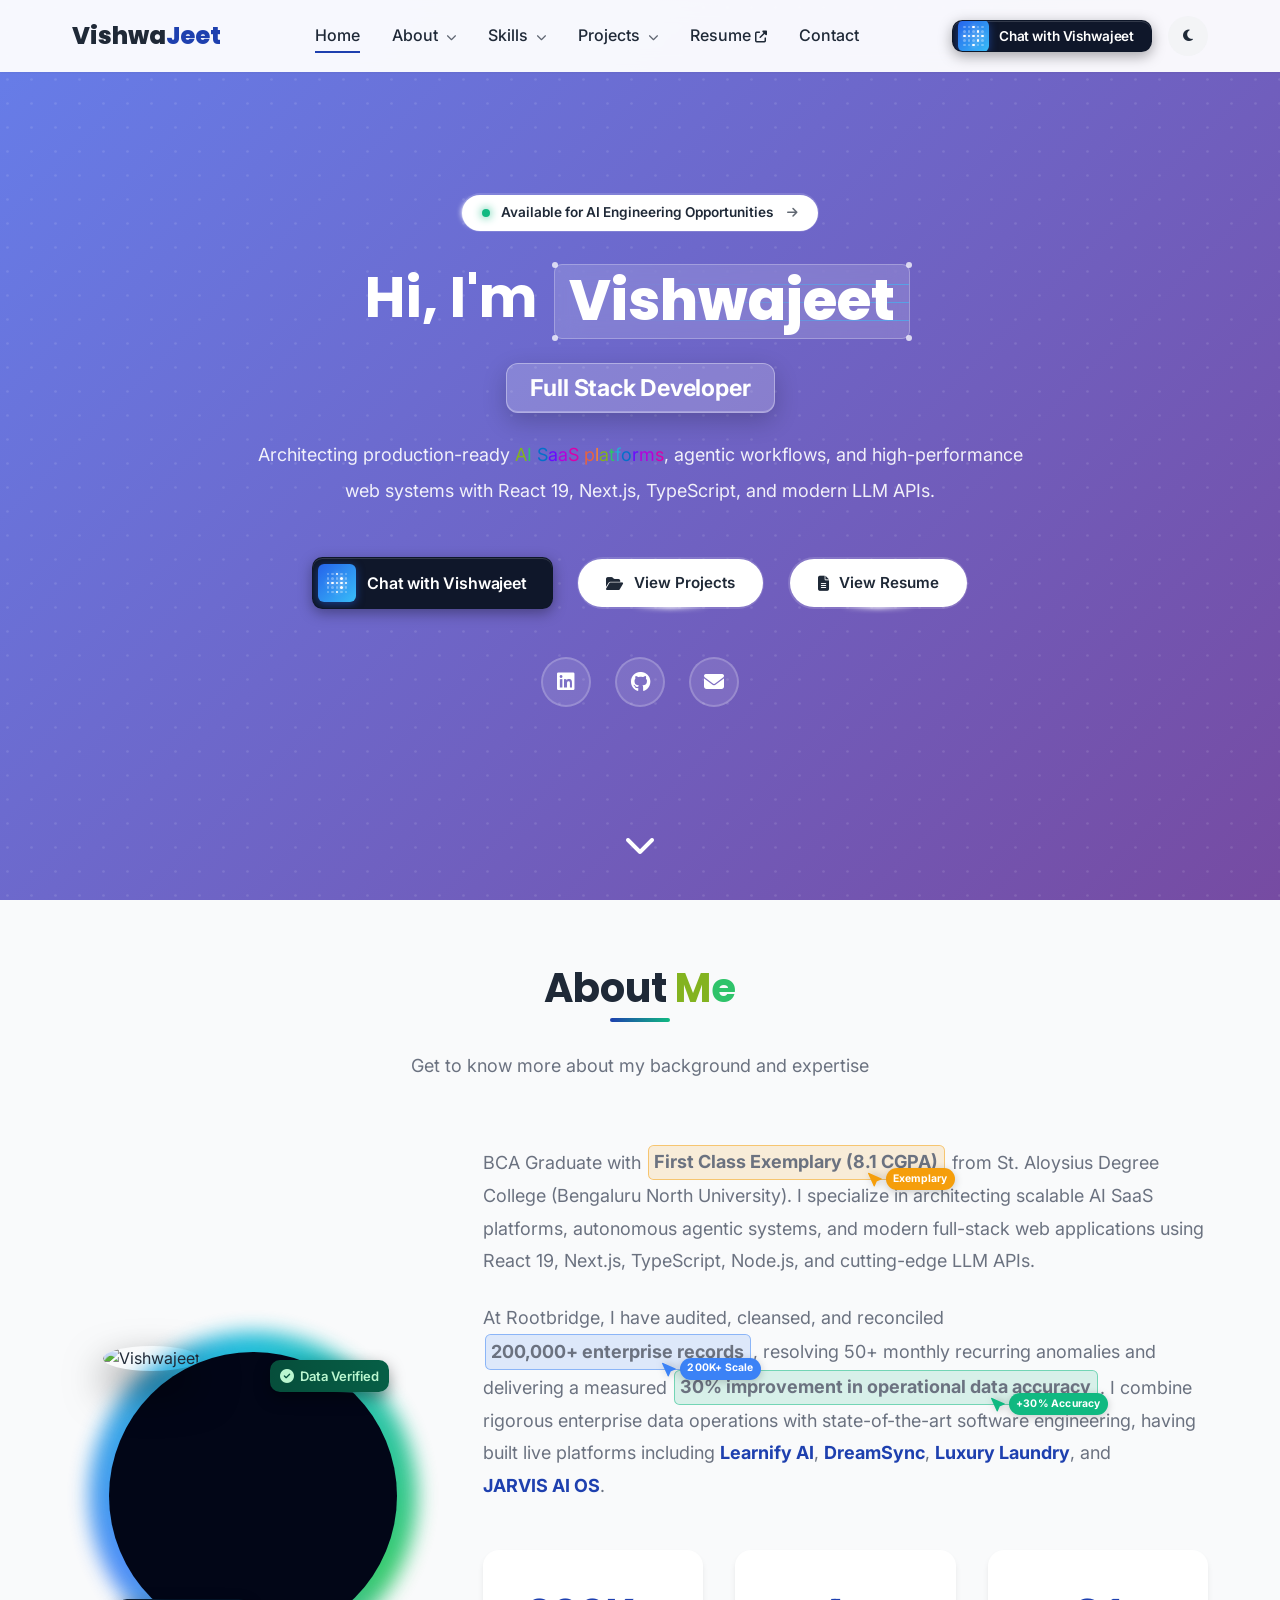
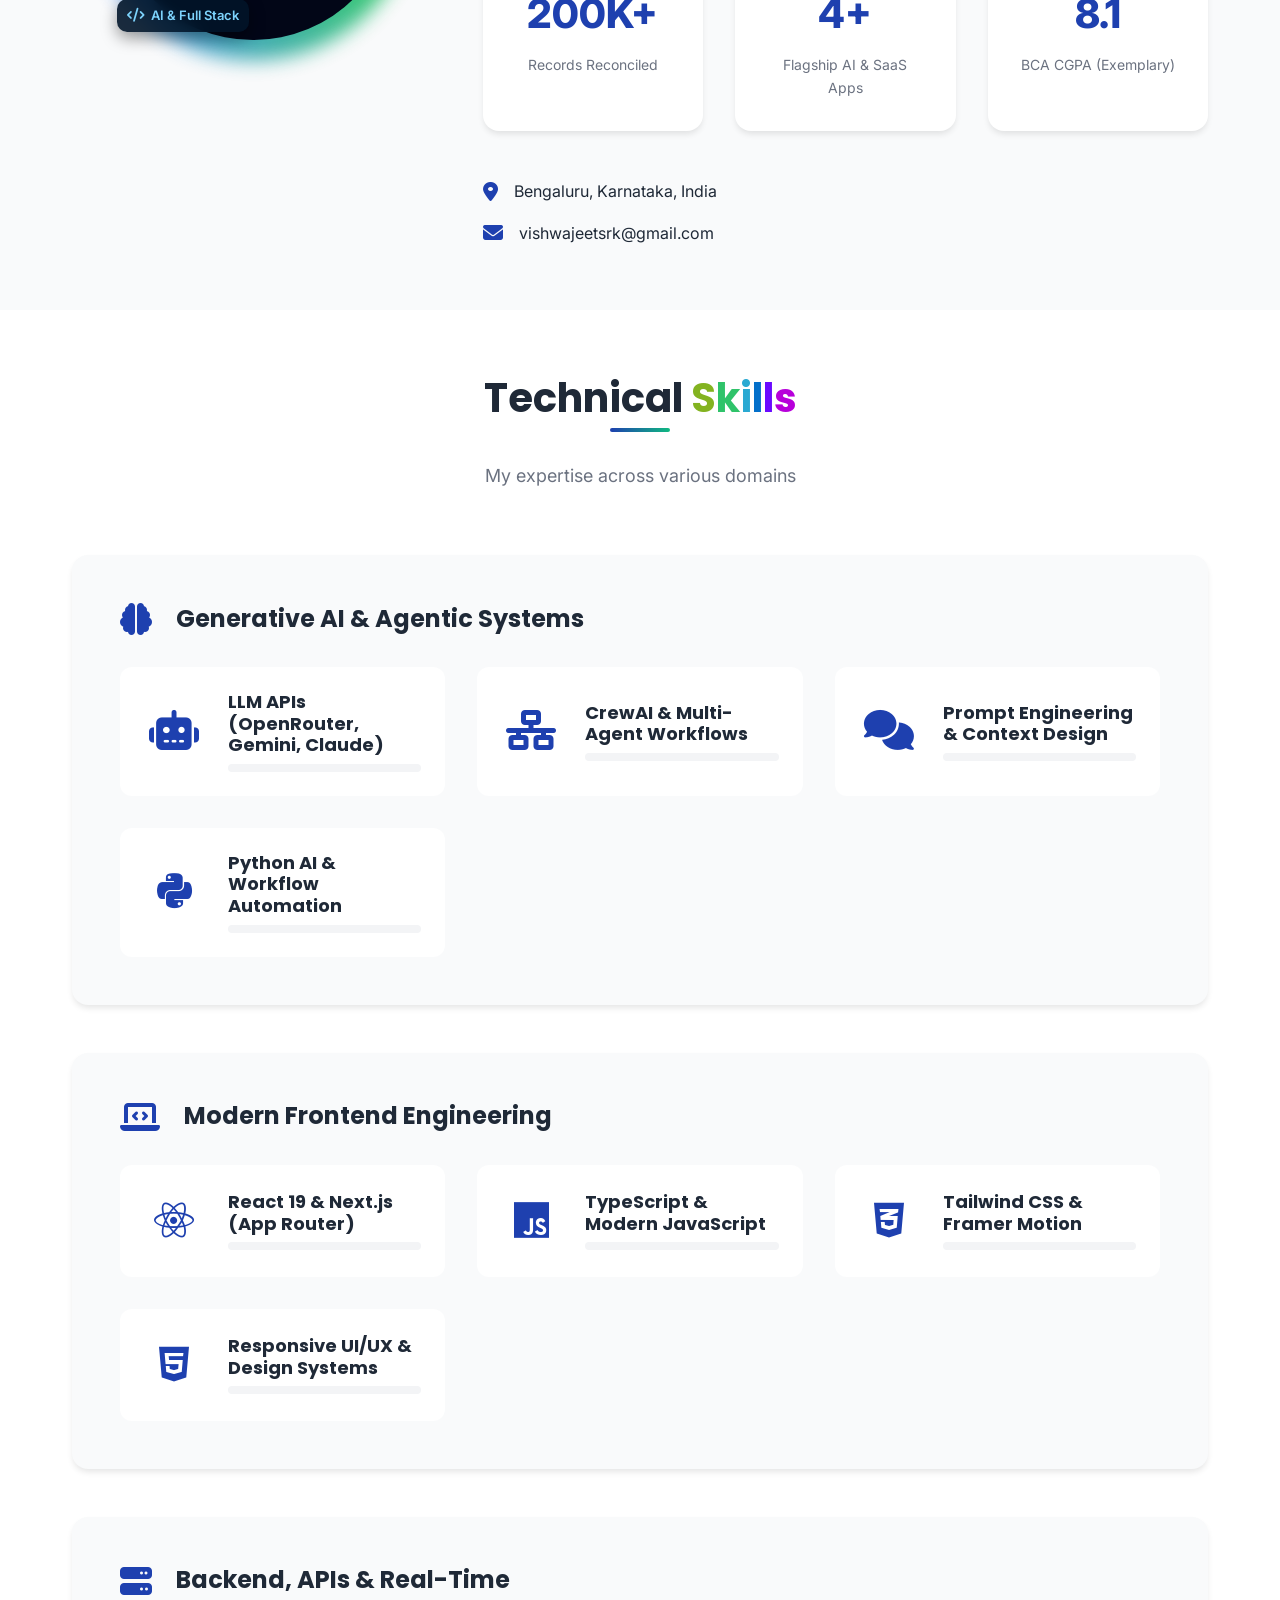
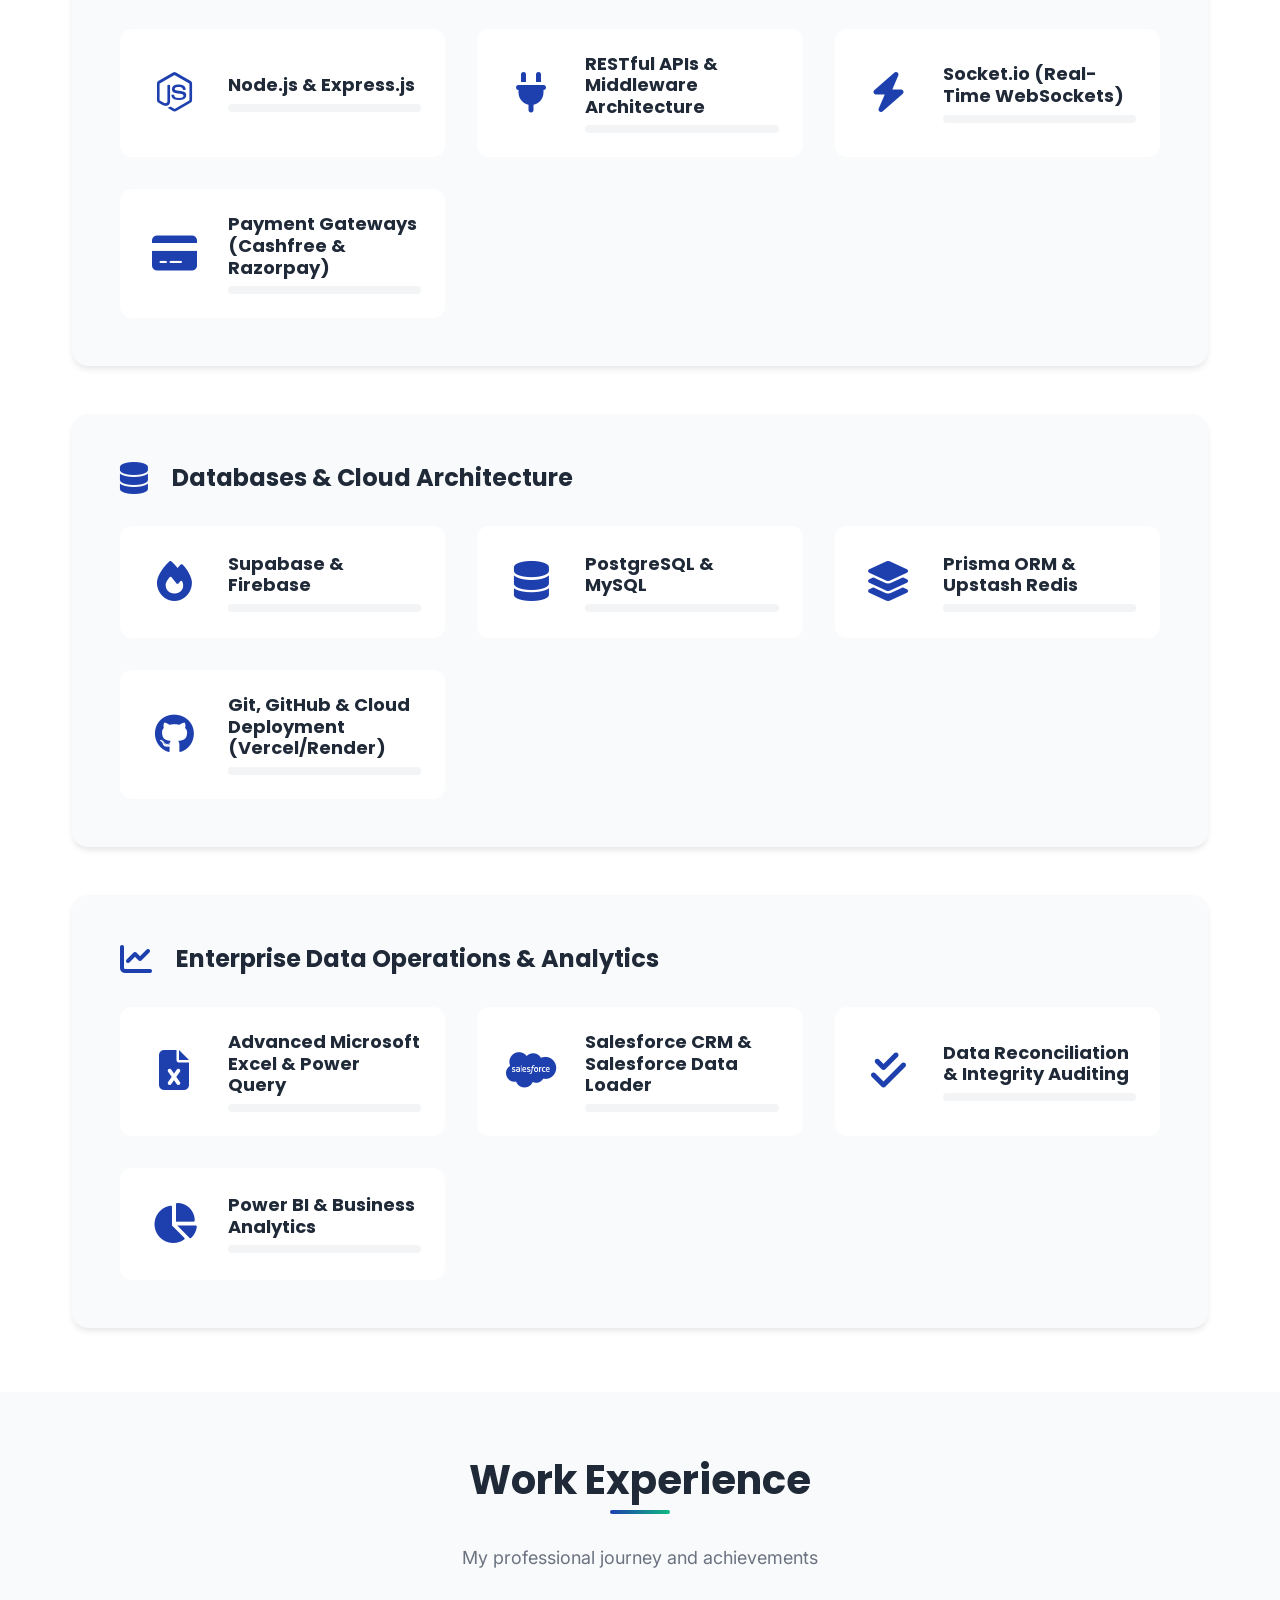
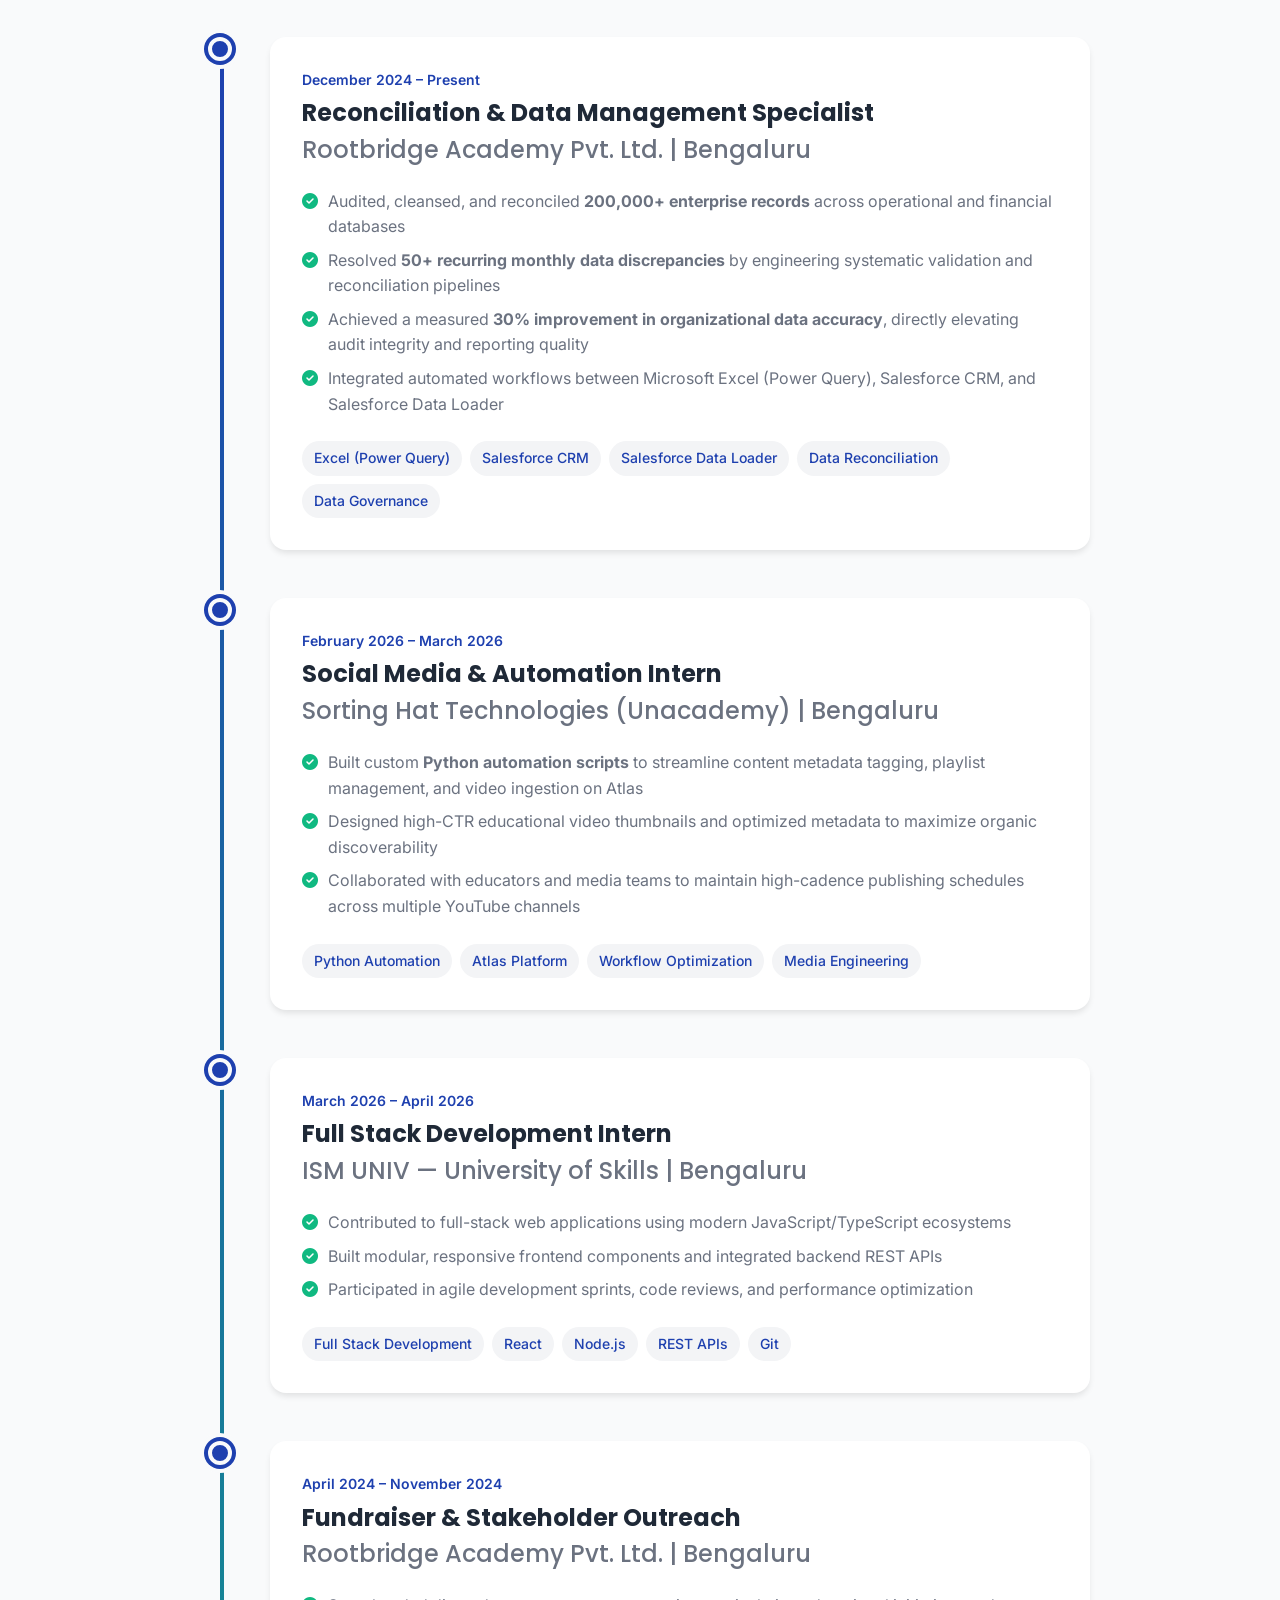
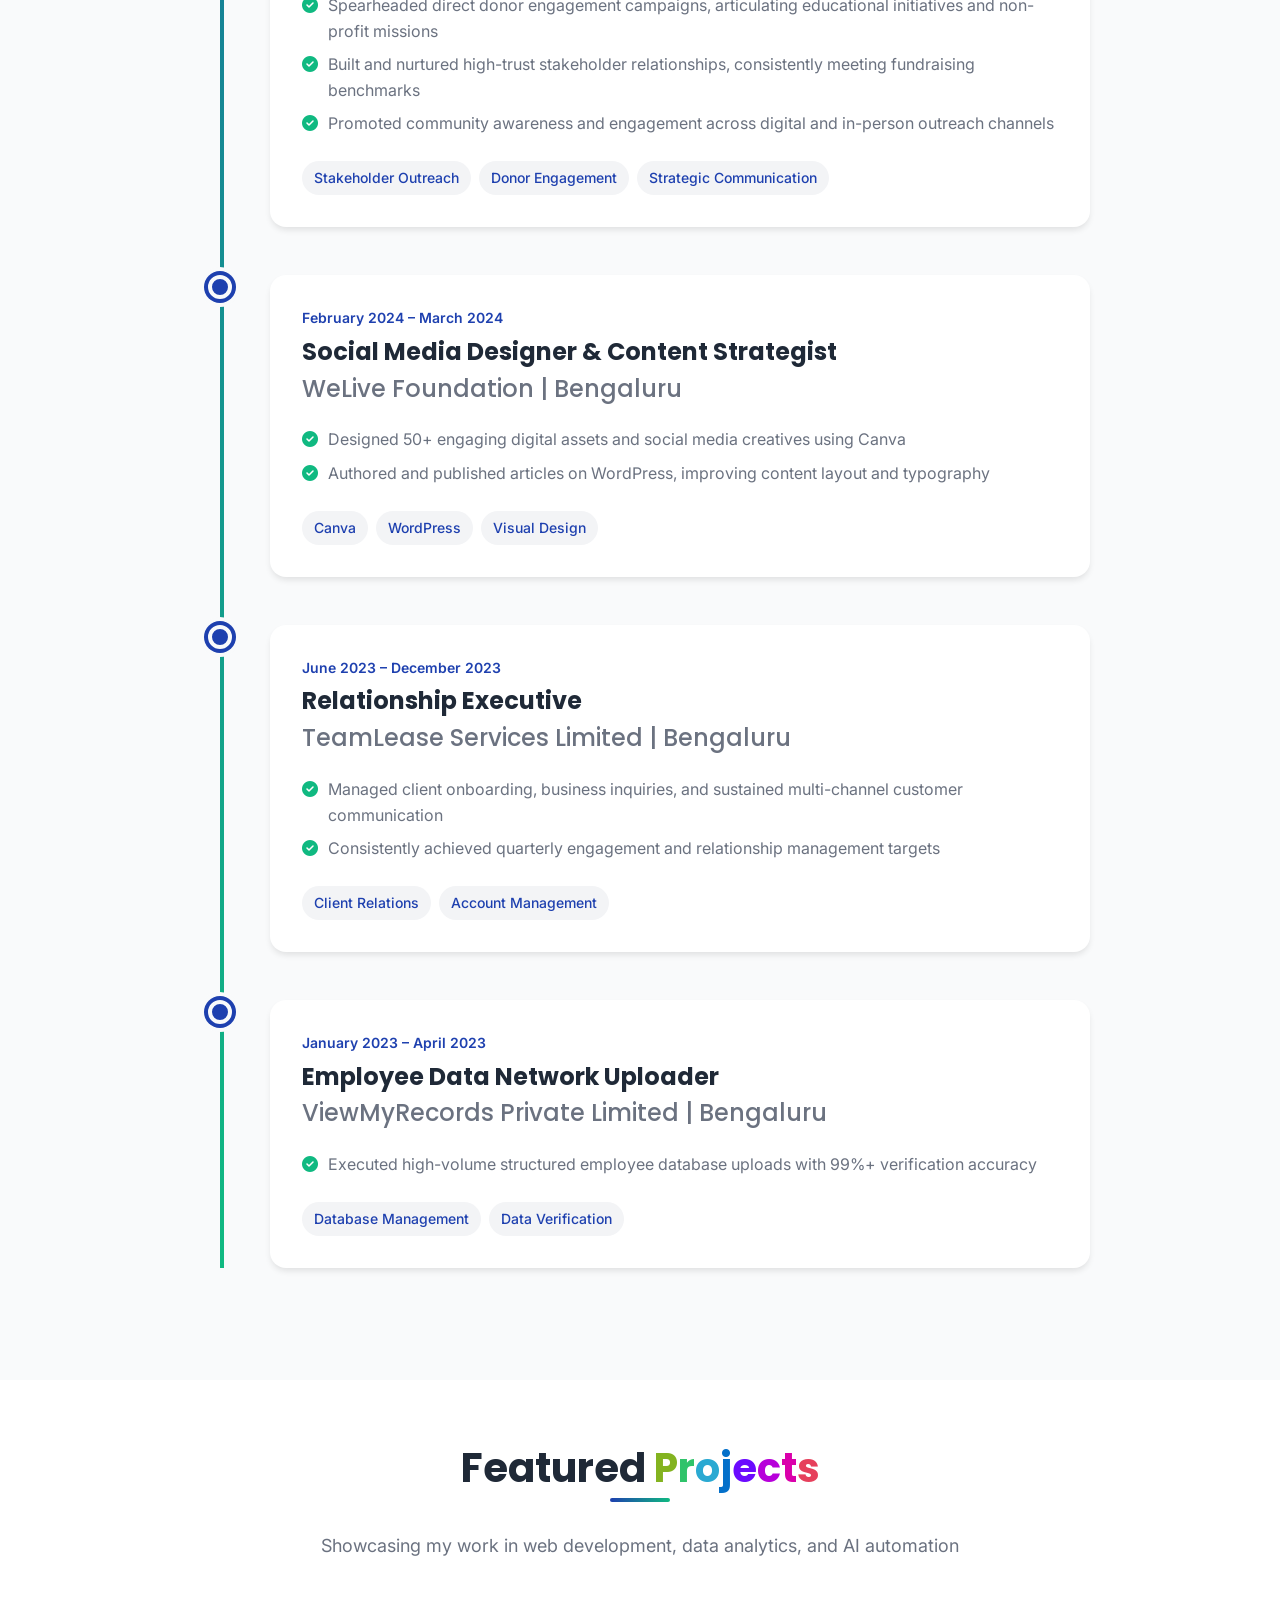
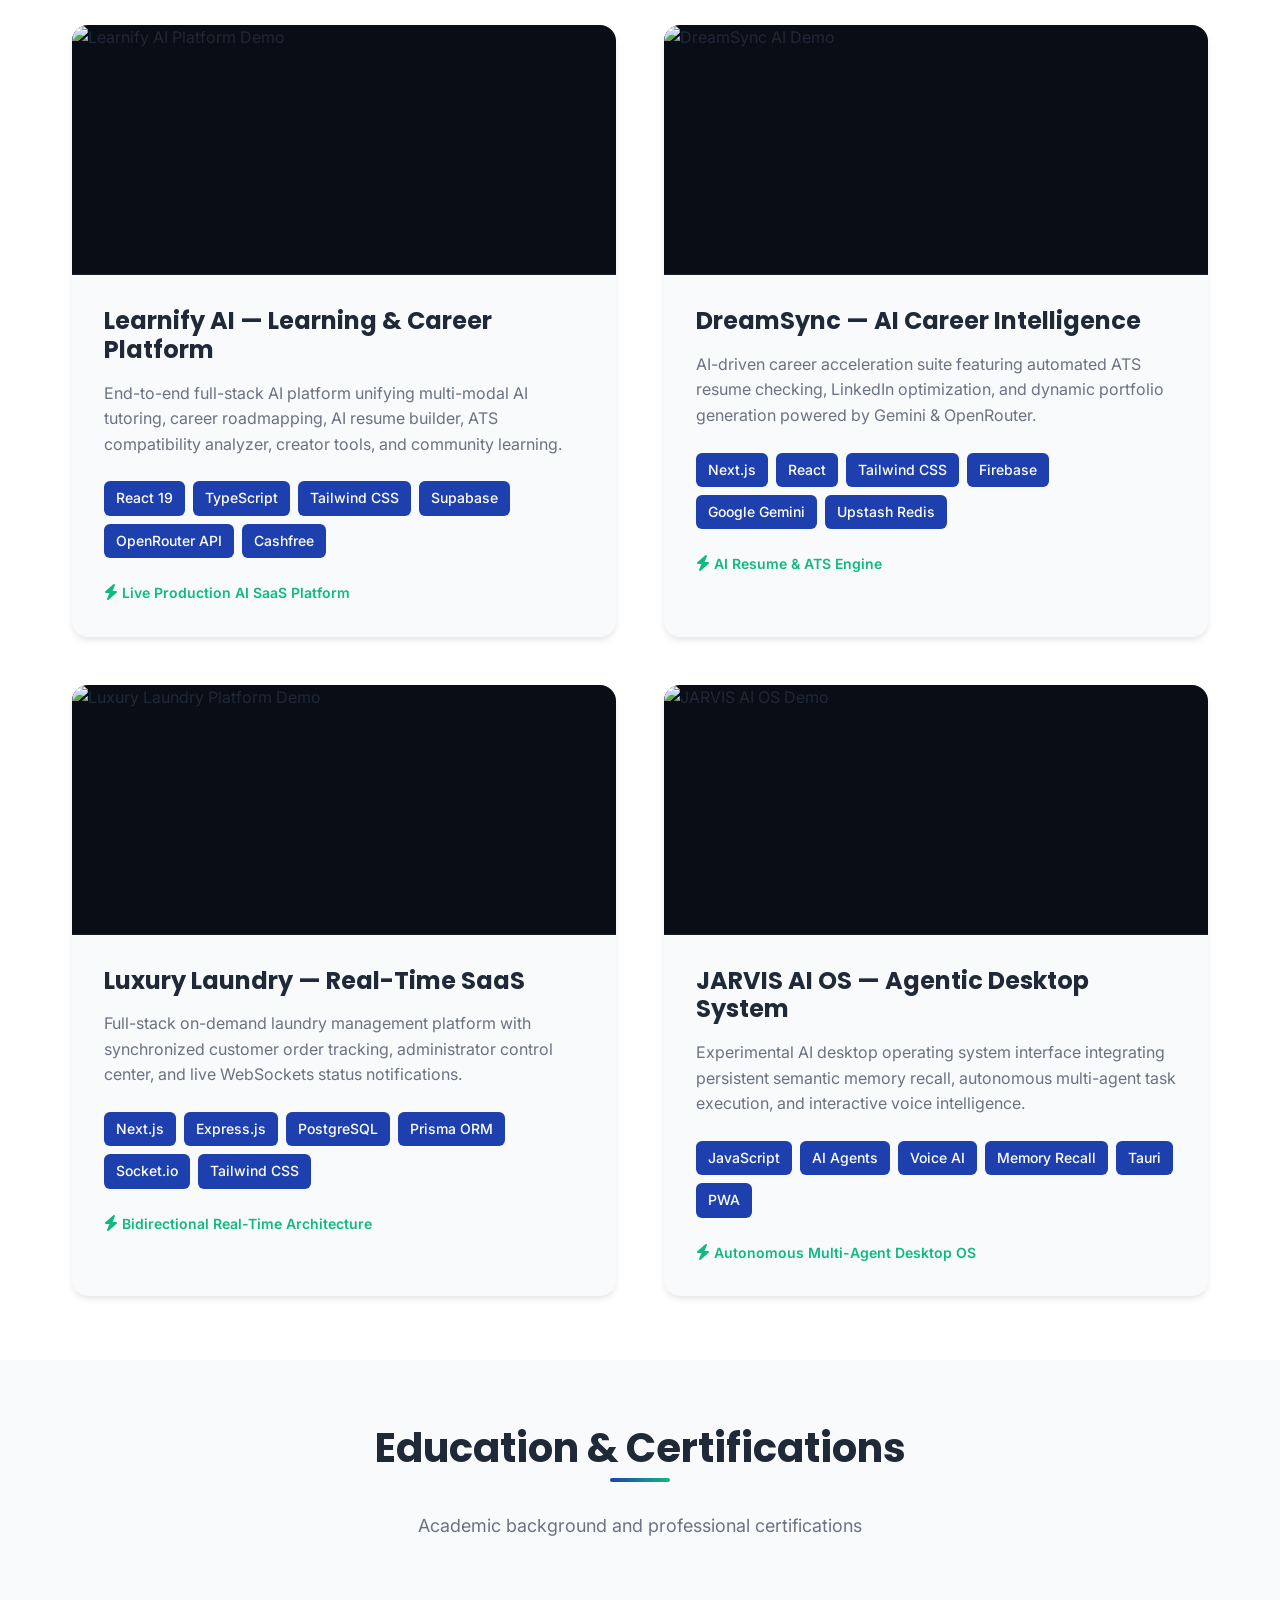
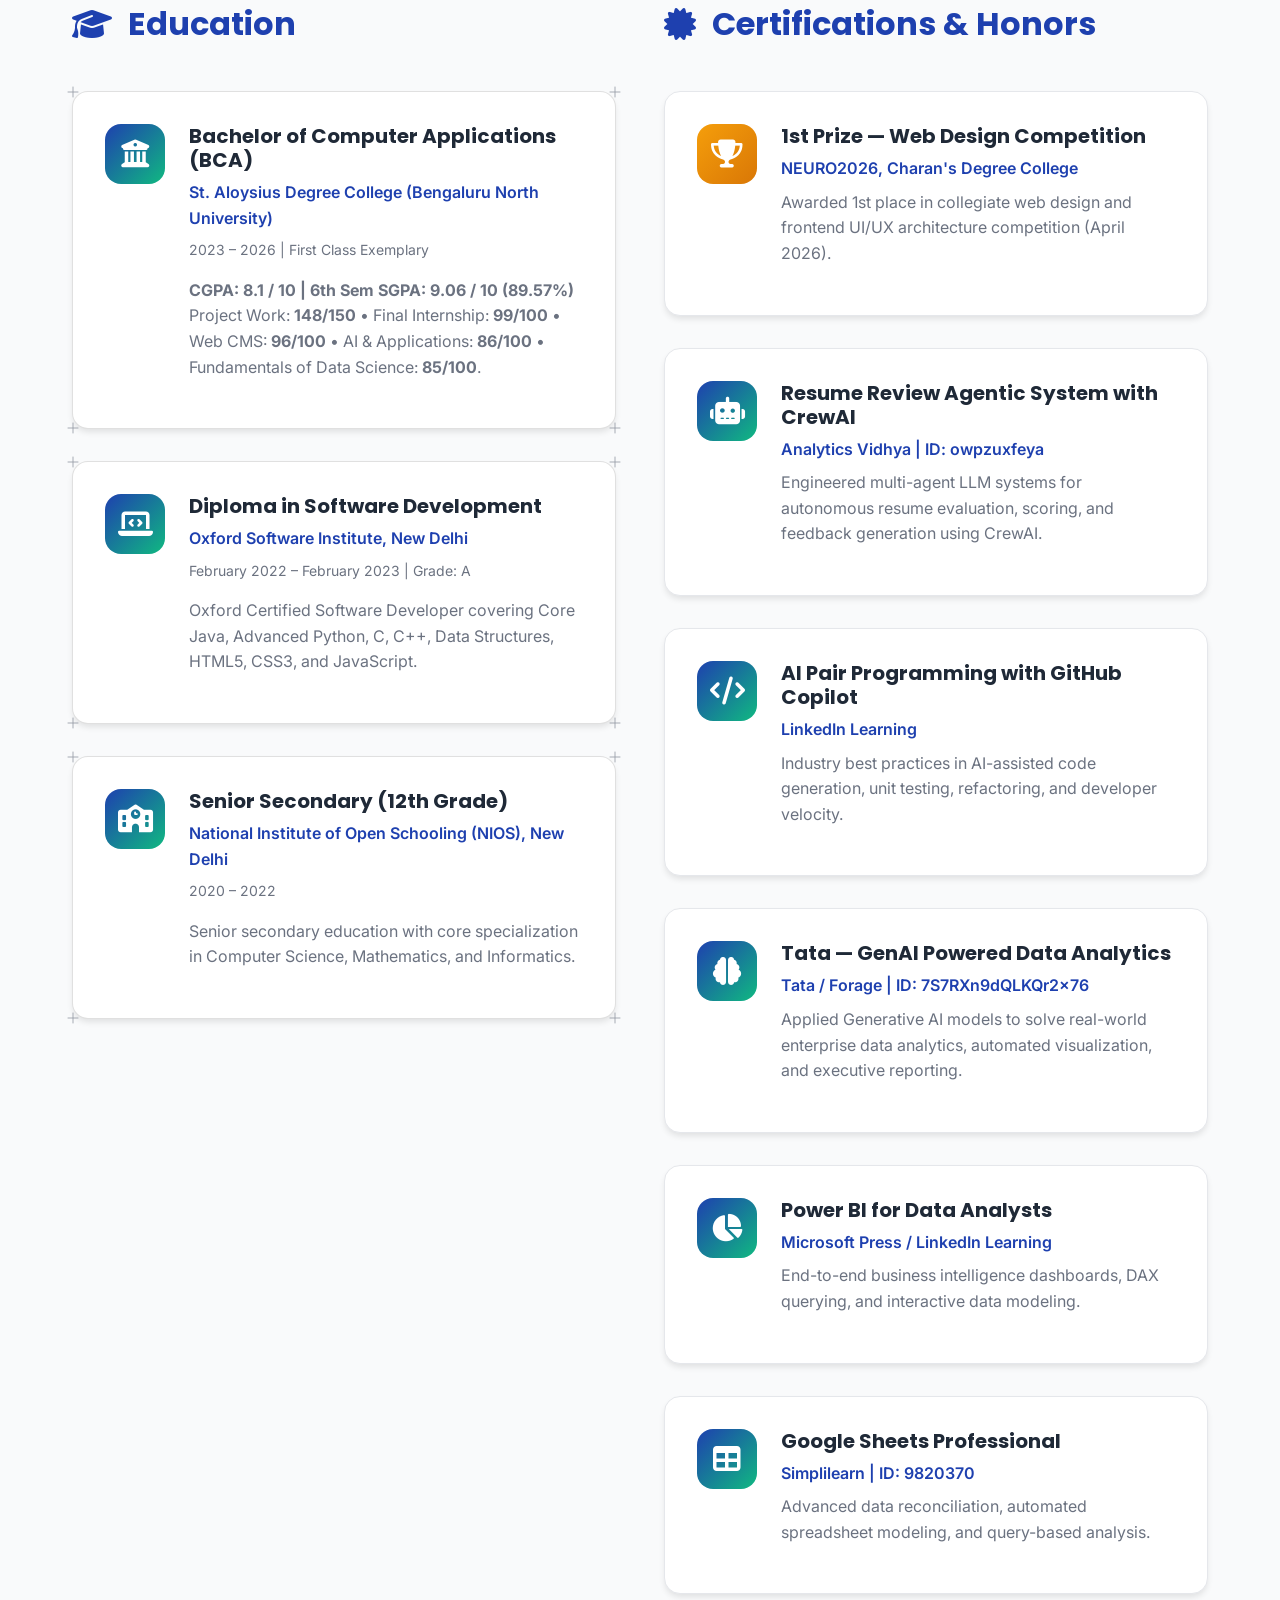
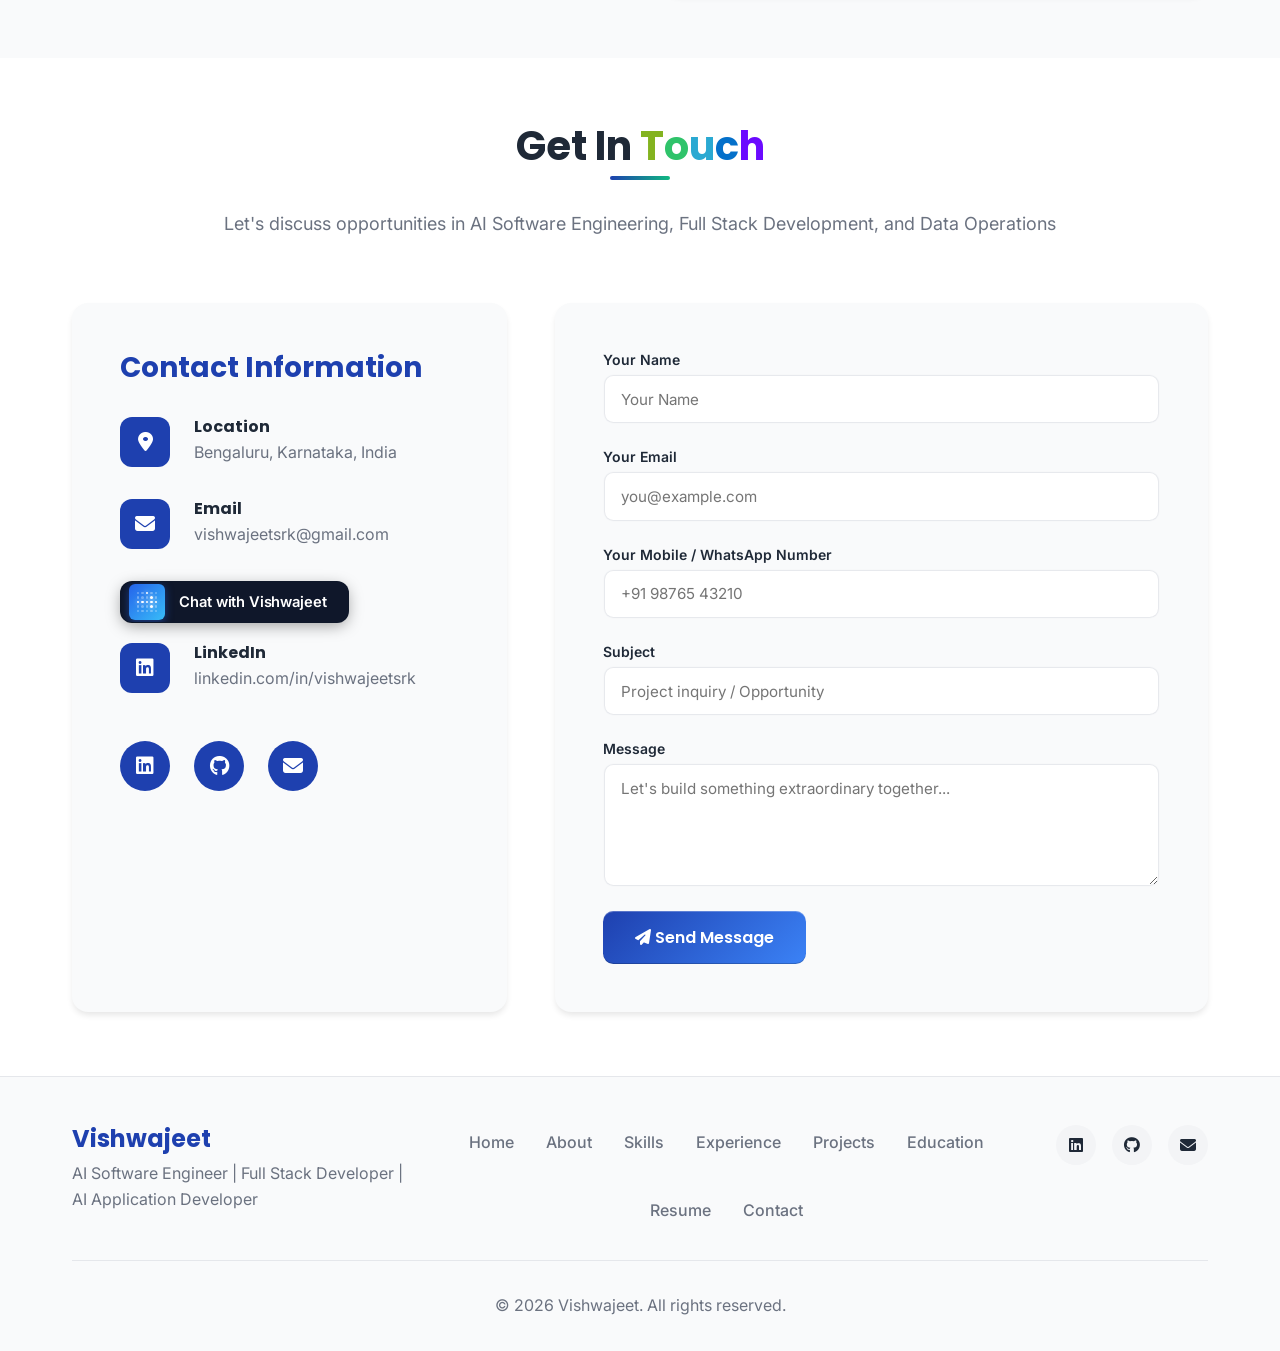
==== commit 9879ebc7: "fix: display only animation button in contact section and enable native new-tab opening for calendar" ====
--- a/index.html
+++ b/index.html
@@ -1019,38 +1019,21 @@
                             <p><a href="mailto:vishwajeetsrk@gmail.com">vishwajeetsrk@gmail.com</a></p>
                         </div>
                     </div>
-                    <div class="contact-item contact-booking-card">
-                        <div class="contact-icon">
-                            <i class="far fa-calendar-check"></i>
-                        </div>
-                        <div class="contact-details">
-                            <h4>Book a Meeting (Cal.com)</h4>
-                            <div class="contact-cal-wrapper">
-                                <button type="button" class="book-chat-btn contact-book-chat-btn" id="contactChatBtn" aria-label="Book a Call with Vishwajeet">
-                                    <div class="book-chat-box" data-slot="button-box">
-                                        <div class="book-chat-dots">
-                                            <div class="dots-row"><span class="dot dim"></span><span class="dot dim"></span><span class="dot lit"></span><span class="dot dim"></span><span class="dot dim"></span></div>
-                                            <div class="dots-row"><span class="dot dim"></span><span class="dot dim"></span><span class="dot dim"></span><span class="dot lit"></span><span class="dot dim"></span></div>
-                                            <div class="dots-row"><span class="dot lit"></span><span class="dot lit"></span><span class="dot lit"></span><span class="dot lit"></span><span class="dot lit"></span></div>
-                                            <div class="dots-row"><span class="dot dim"></span><span class="dot dim"></span><span class="dot dim"></span><span class="dot lit"></span><span class="dot dim"></span></div>
-                                            <div class="dots-row"><span class="dot dim"></span><span class="dot dim"></span><span class="dot dim"></span><span class="dot dim"></span><span class="dot dim"></span></div>
-                                        </div>
-                                        <img class="book-chat-avatar" src="assets/pro2 bg remove.png" alt="Vishwajeet" />
-                                    </div>
-                                    <div class="book-chat-shine"></div>
-                                    <span class="book-chat-label">Chat with Vishwajeet</span>
-                                </button>
-                                <div class="contact-cal-direct-links">
-                                    <a href="https://cal.com/vishwajeet-srk/30min" target="_blank" rel="noopener noreferrer" class="contact-cal-link">
-                                        <i class="far fa-clock"></i> 30 Min Chat
-                                    </a>
-                                    <span class="contact-sep">•</span>
-                                    <a href="https://cal.com/vishwajeet-srk/15min" target="_blank" rel="noopener noreferrer" class="contact-cal-link">
-                                        <i class="far fa-clock"></i> 15 Min Quick Chat
-                                    </a>
-                                </div>
-                            </div>
-                        </div>
+                    <div class="contact-action-box">
+                        <button type="button" class="book-chat-btn contact-book-chat-btn" id="contactChatBtn" aria-label="Book a Call with Vishwajeet">
+                            <div class="book-chat-box" data-slot="button-box">
+                                <div class="book-chat-dots">
+                                    <div class="dots-row"><span class="dot dim"></span><span class="dot dim"></span><span class="dot lit"></span><span class="dot dim"></span><span class="dot dim"></span></div>
+                                    <div class="dots-row"><span class="dot dim"></span><span class="dot dim"></span><span class="dot dim"></span><span class="dot lit"></span><span class="dot dim"></span></div>
+                                    <div class="dots-row"><span class="dot lit"></span><span class="dot lit"></span><span class="dot lit"></span><span class="dot lit"></span><span class="dot lit"></span></div>
+                                    <div class="dots-row"><span class="dot dim"></span><span class="dot dim"></span><span class="dot dim"></span><span class="dot lit"></span><span class="dot dim"></span></div>
+                                    <div class="dots-row"><span class="dot dim"></span><span class="dot dim"></span><span class="dot dim"></span><span class="dot dim"></span><span class="dot dim"></span></div>
+                                </div>
+                                <img class="book-chat-avatar" src="assets/pro2 bg remove.png" alt="Vishwajeet" />
+                            </div>
+                            <div class="book-chat-shine"></div>
+                            <span class="book-chat-label">Chat with Vishwajeet</span>
+                        </button>
                     </div>
                     <div class="contact-item">
                         <div class="contact-icon">
@@ -1332,7 +1315,7 @@
                 <div class="cal-add-to-calendar">
                     <span class="cal-calendar-title">Add to calendar</span>
                     <div class="cal-calendar-links">
-                        <a href="#" id="calGcalLink" target="_blank" class="cal-cal-button" rel="noopener noreferrer">
+                        <a href="https://calendar.google.com/calendar/render?action=TEMPLATE" id="calGcalLink" target="_blank" class="cal-cal-button" rel="noopener noreferrer">
                             <svg class="cal-brand-icon" viewBox="0 0 24 24" width="18" height="18">
                                 <path fill="#4285F4" d="M22.56 12.25c0-.78-.07-1.53-.2-2.25H12v4.26h5.92c-.26 1.37-1.04 2.53-2.21 3.31v2.77h3.57c2.08-1.92 3.28-4.74 3.28-8.09z"/>
                                 <path fill="#34A853" d="M12 23c2.97 0 5.46-.98 7.28-2.66l-3.57-2.77c-.98.66-2.23 1.06-3.71 1.06-2.86 0-5.29-1.93-6.16-4.53H2.18v2.84C3.99 20.53 7.7 23 12 23z"/>
@@ -1341,7 +1324,7 @@
                             </svg>
                             <span>Google</span>
                         </a>
-                        <a href="#" id="calOutlookLink" target="_blank" class="cal-cal-button" rel="noopener noreferrer">
+                        <a href="https://outlook.live.com/calendar/0/deeplink/compose?path=%2Fcalendar%2Faction%2Fcompose&rru=addevent" id="calOutlookLink" target="_blank" class="cal-cal-button" rel="noopener noreferrer">
                             <svg class="cal-brand-icon" viewBox="0 0 24 24" width="18" height="18">
                                 <path fill="#0078D4" d="M24 7.667v8.666A3.67 3.67 0 0 1 20.333 20H8V4h12.333A3.67 3.67 0 0 1 24 7.667z"/>
                                 <path fill="#1490DF" d="M14.5 4H8v16h6.5z"/>
@@ -1350,7 +1333,7 @@
                             </svg>
                             <span>Outlook</span>
                         </a>
-                        <a href="#" id="calIcsDownloadLink" class="cal-cal-button" download="Meeting-with-Vishwajeet.ics">
+                        <a href="data:text/calendar;charset=utf-8,BEGIN%3AVCALENDAR%0D%0AVERSION%3A2.0%0D%0AEND%3AVCALENDAR" id="calIcsDownloadLink" class="cal-cal-button" download="Meeting-with-Vishwajeet.ics">
                             <i class="far fa-calendar-alt"></i>
                             <span>ICS file</span>
                         </a>
--- a/css/style.css
+++ b/css/style.css
@@ -4314,62 +4314,27 @@
 }
 
 /* Contact Section Book Button Animation */
-.contact-booking-card {
-    align-items: flex-start !important;
-}
-
-.contact-cal-wrapper {
-    display: flex;
-    flex-direction: column;
-    gap: 0.65rem;
-    margin-top: 0.45rem;
-    align-items: flex-start;
-}
-
-.contact-book-chat-btn {
-    padding: 0.55rem 1.15rem 0.55rem 3.4rem;
-    font-size: 0.86rem;
-    border-radius: 0.65rem;
+.contact-action-box {
+    margin: 0.75rem 0 1.25rem 0;
+    display: flex;
+    align-items: center;
+}
+
+.contact-action-box .contact-book-chat-btn {
+    padding: 0.7rem 1.35rem 0.7rem 3.65rem;
+    font-size: 0.92rem;
+    border-radius: 0.75rem;
     width: fit-content;
-}
-
-.contact-book-chat-btn .book-chat-box {
-    width: 2.1rem;
-    height: 2.1rem;
-    left: 0.45rem;
-}
-
-.contact-book-chat-btn:hover .book-chat-label {
+    box-shadow: 0 4px 16px -2px rgba(0, 0, 0, 0.4), 0 0 0 1px rgba(255, 255, 255, 0.1);
+}
+
+.contact-action-box .contact-book-chat-btn .book-chat-box {
+    width: 2.25rem;
+    height: 2.25rem;
+    left: 0.5rem;
+}
+
+.contact-action-box .contact-book-chat-btn:hover .book-chat-label {
     transform: translateX(-2.15rem);
 }
 
-.contact-cal-direct-links {
-    display: flex;
-    align-items: center;
-    gap: 0.35rem;
-    font-size: 0.82rem;
-    flex-wrap: wrap;
-}
-
-.contact-cal-direct-links .contact-cal-link {
-    display: inline-flex;
-    align-items: center;
-    gap: 0.35rem;
-    color: #38bdf8;
-    text-decoration: none;
-    padding: 0.2rem 0.5rem;
-    border-radius: 0.35rem;
-    background: rgba(56, 189, 248, 0.08);
-    border: 1px solid rgba(56, 189, 248, 0.2);
-    font-size: 0.78rem;
-    font-weight: 600;
-    transition: all 0.2s ease;
-}
-
-.contact-cal-direct-links .contact-cal-link:hover {
-    background: rgba(56, 189, 248, 0.2);
-    border-color: #38bdf8;
-    color: #ffffff;
-    transform: translateY(-1px);
-}
-
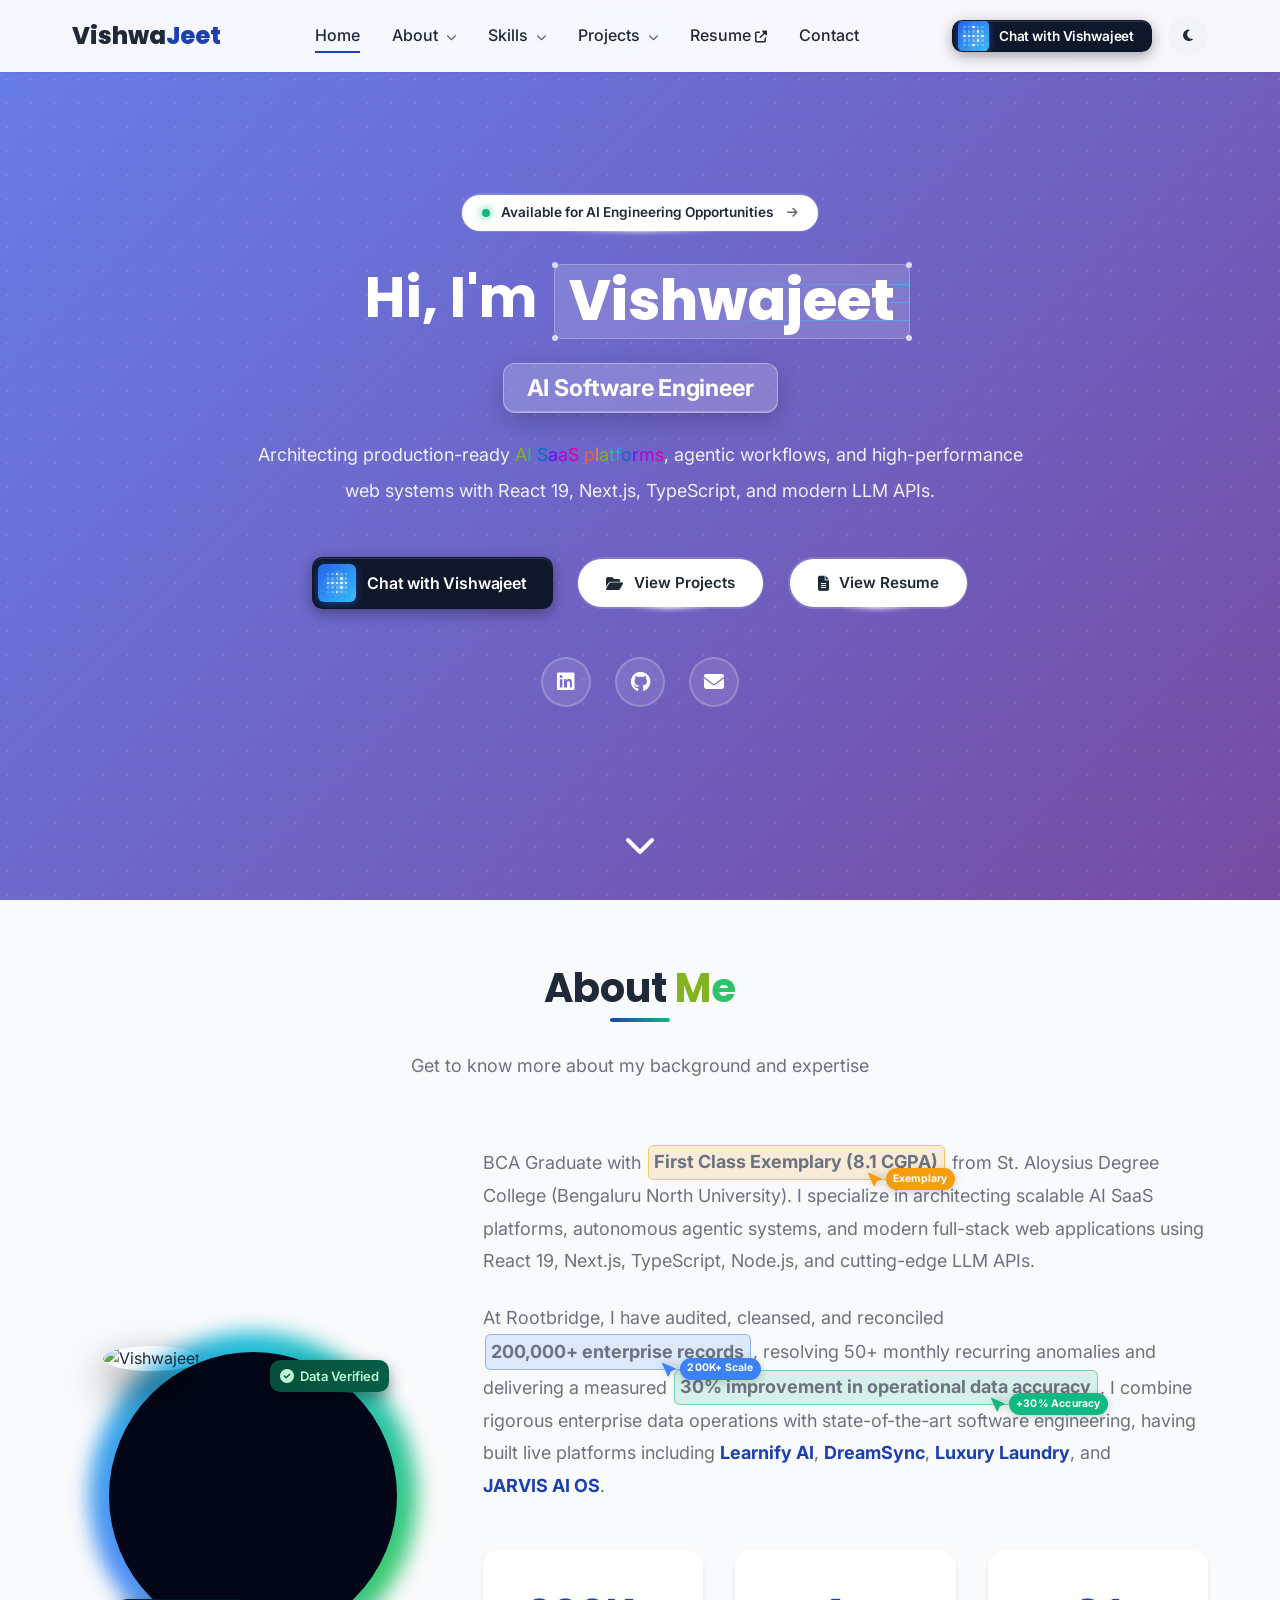
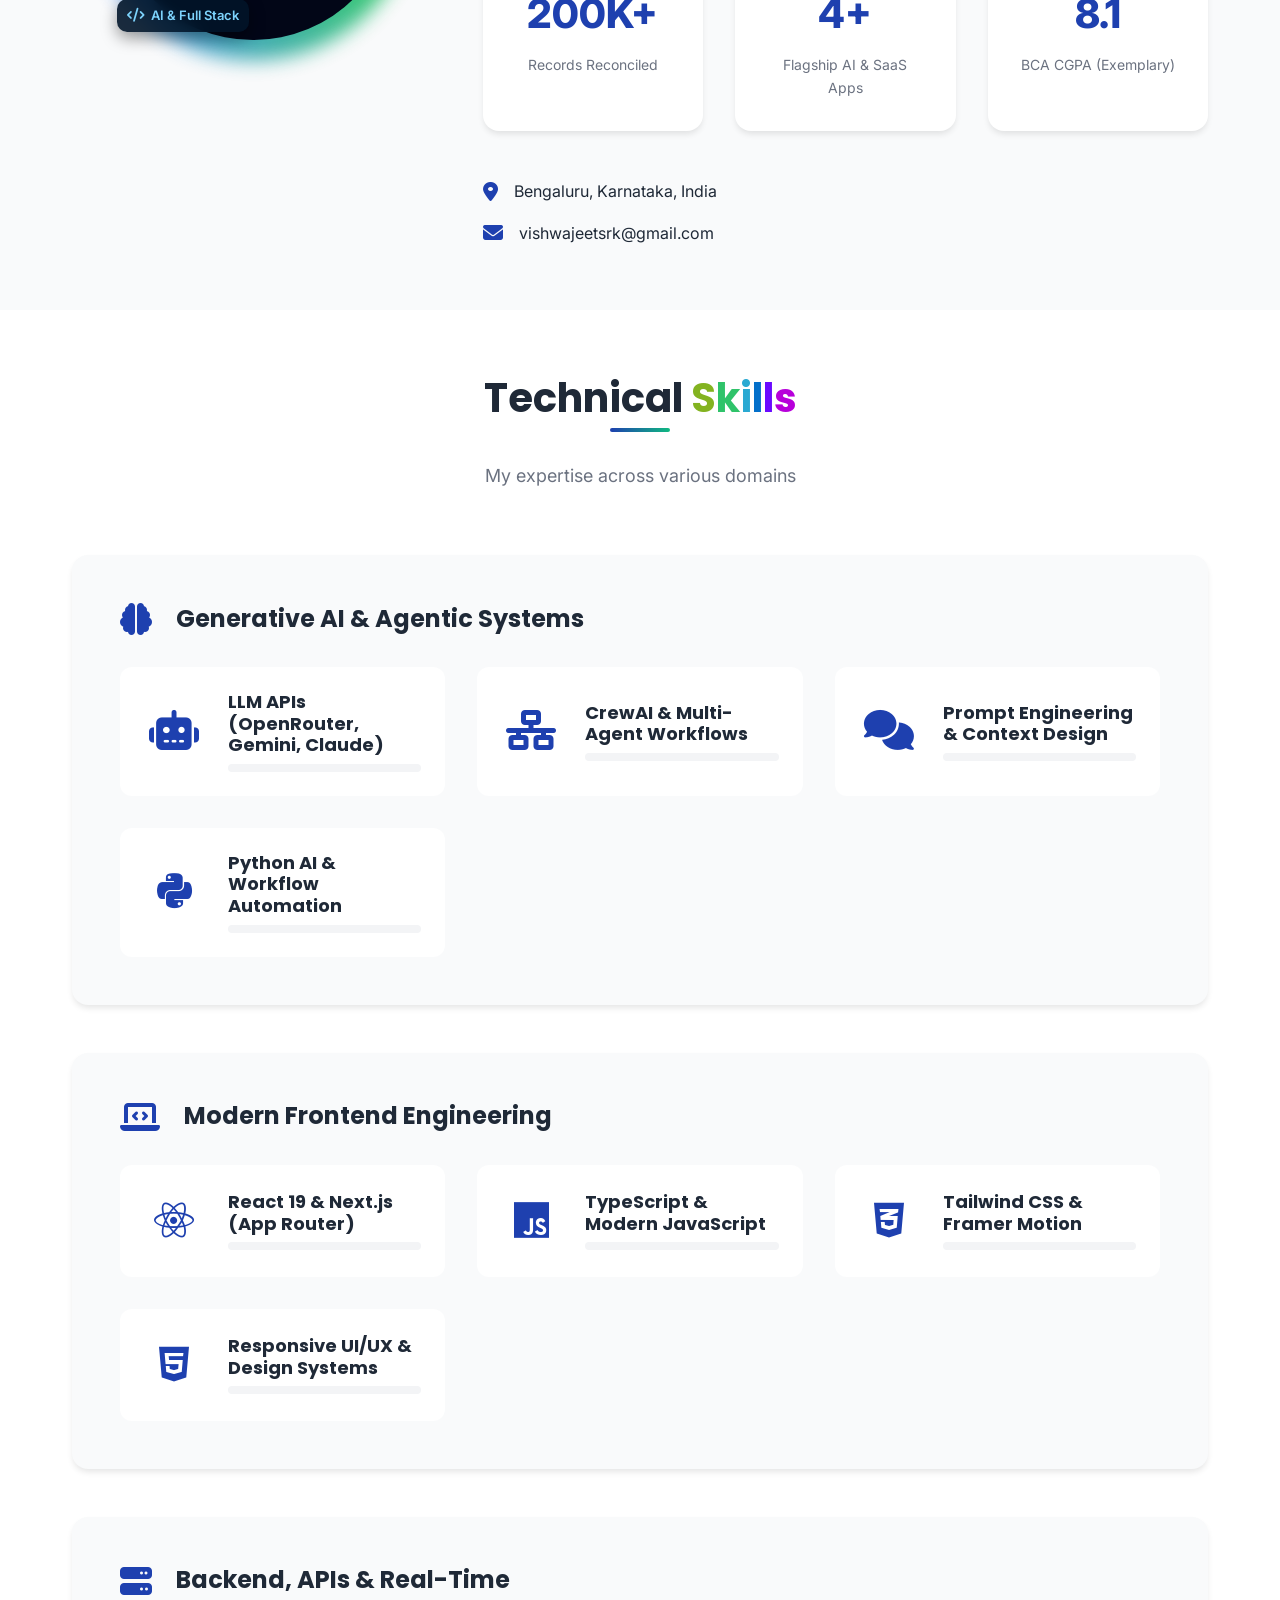
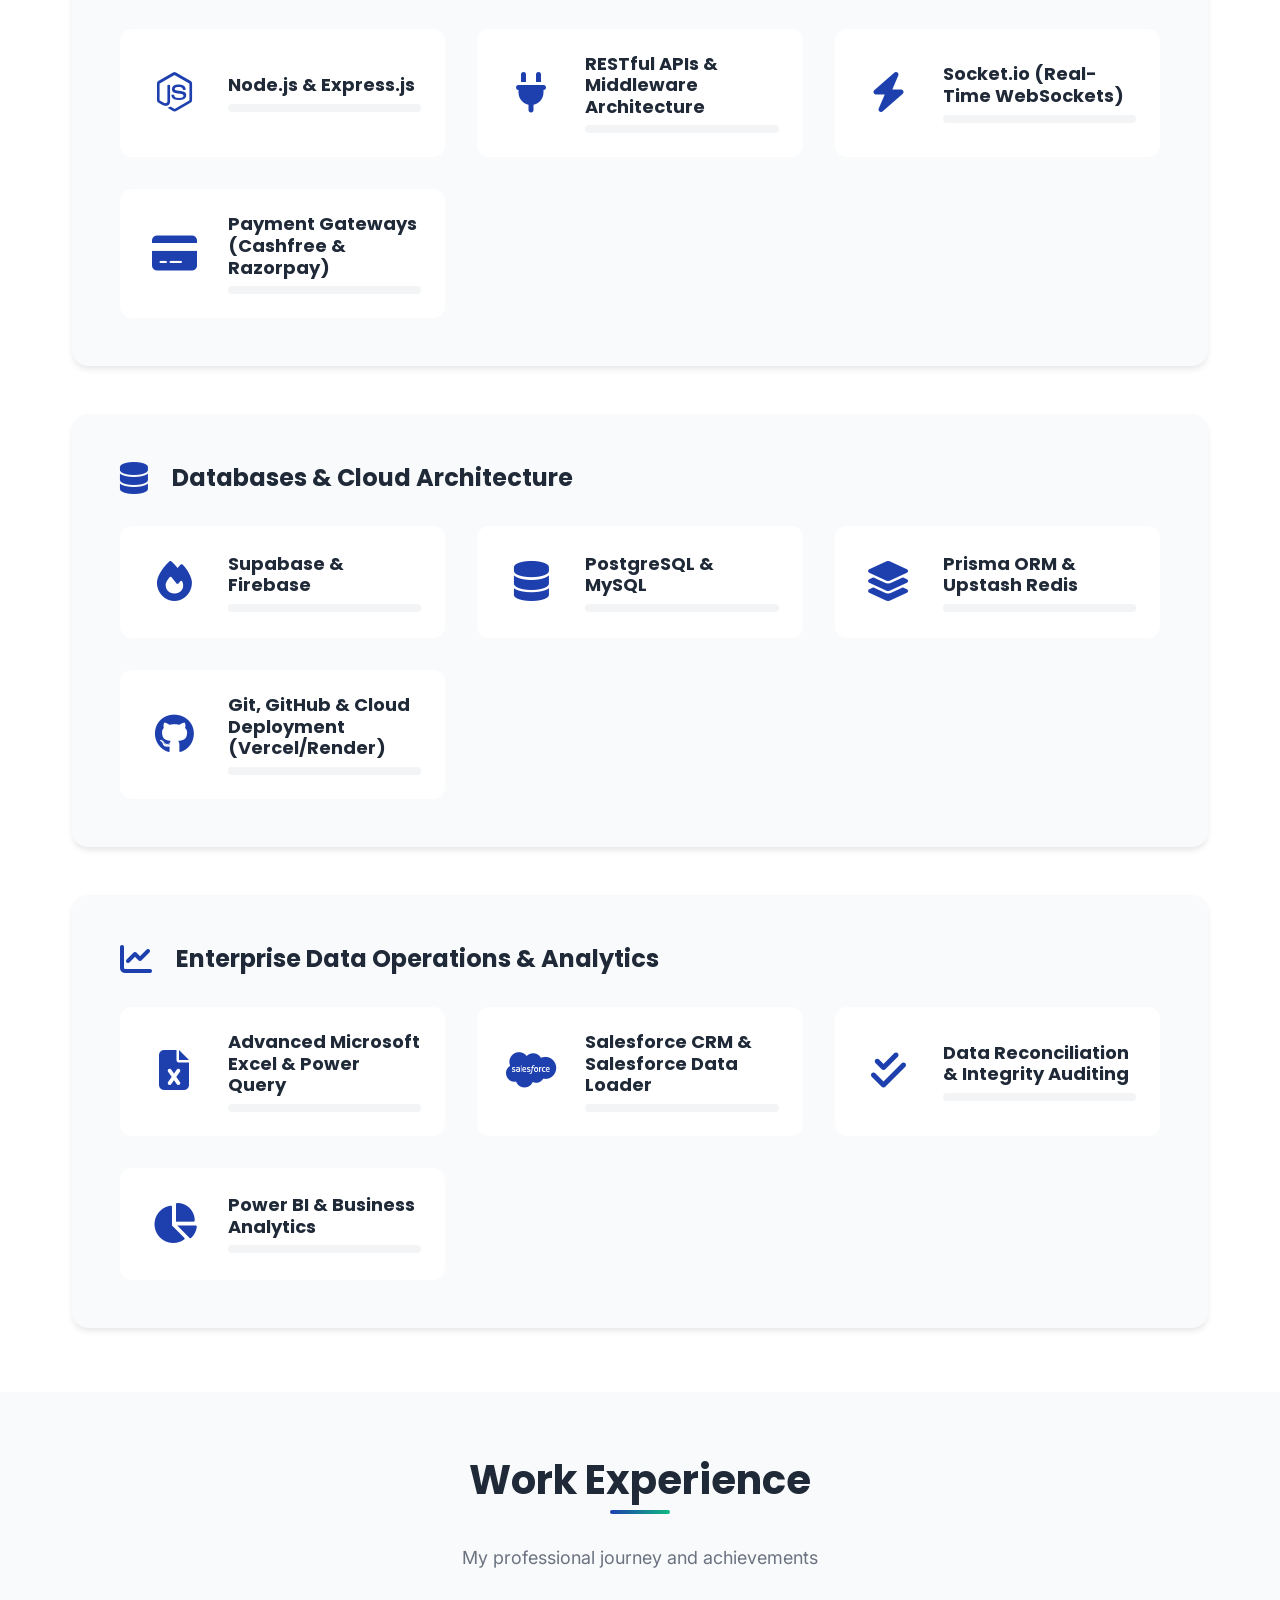
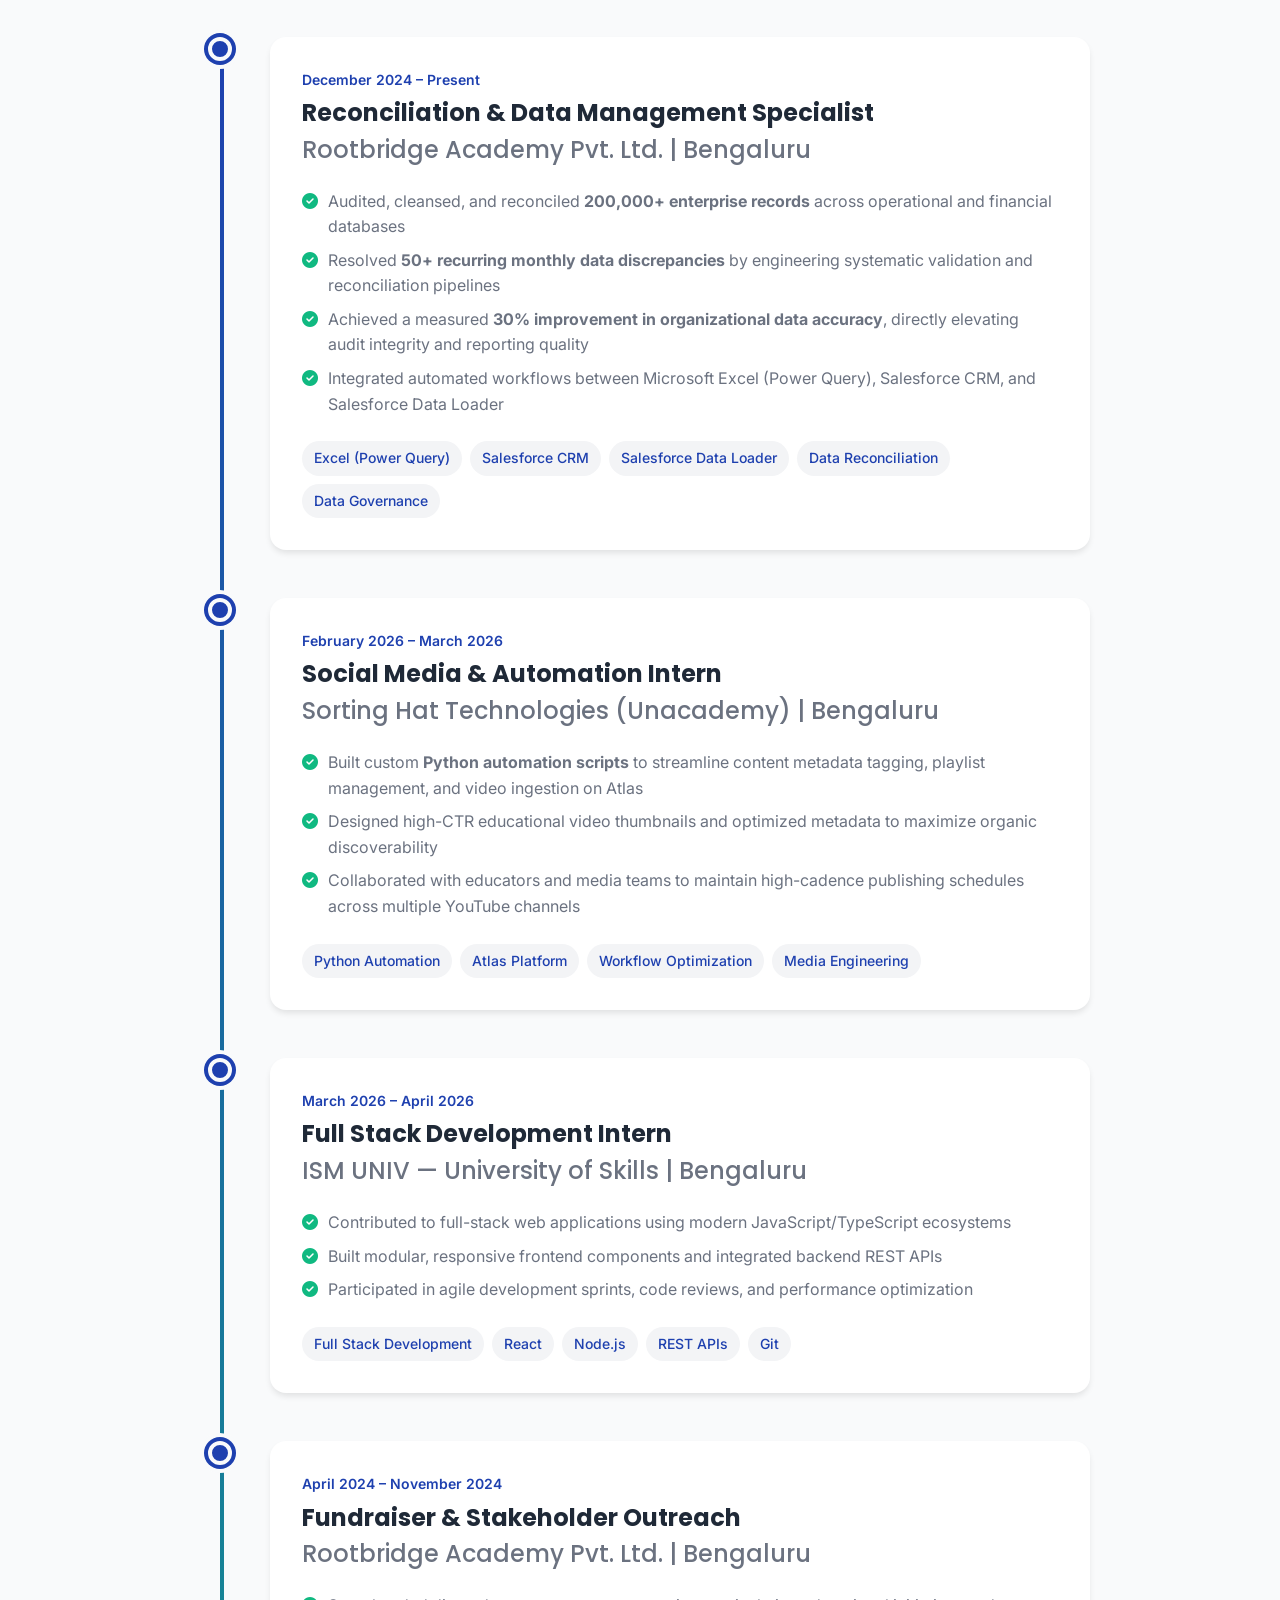
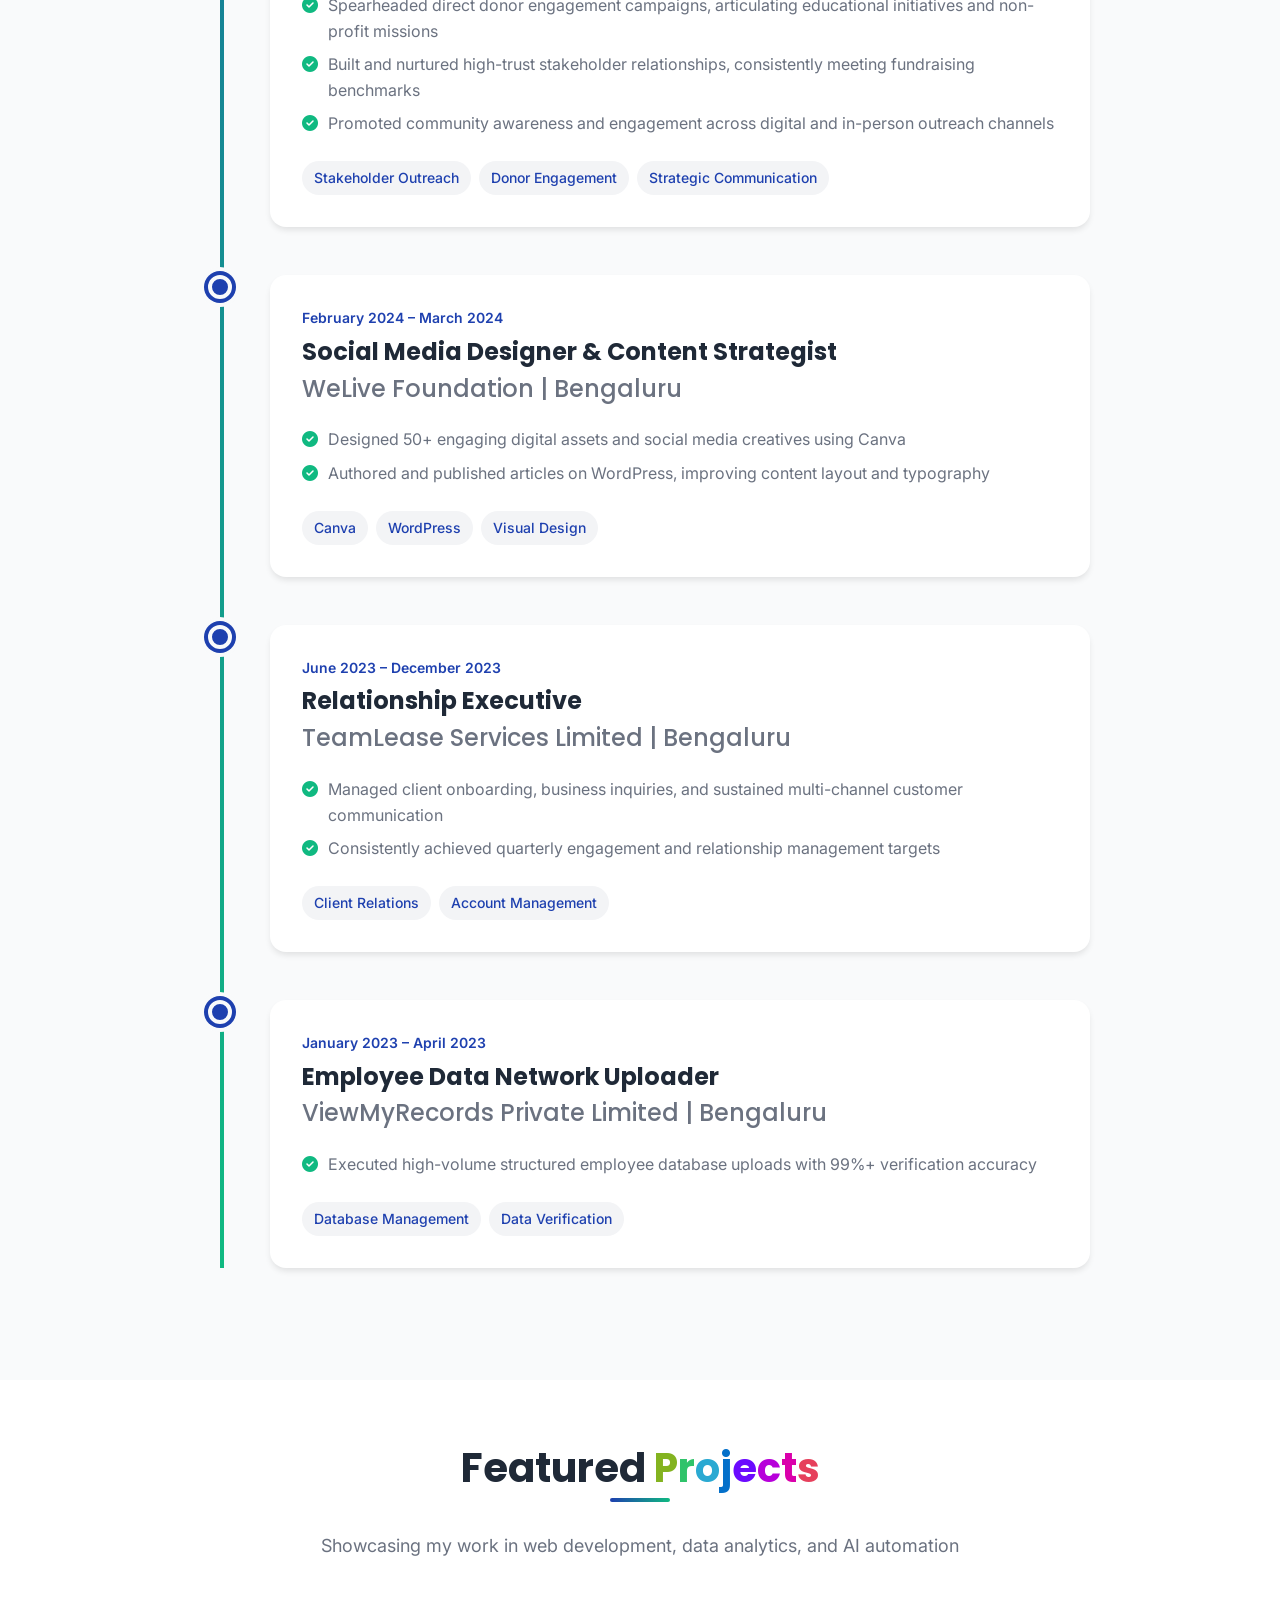
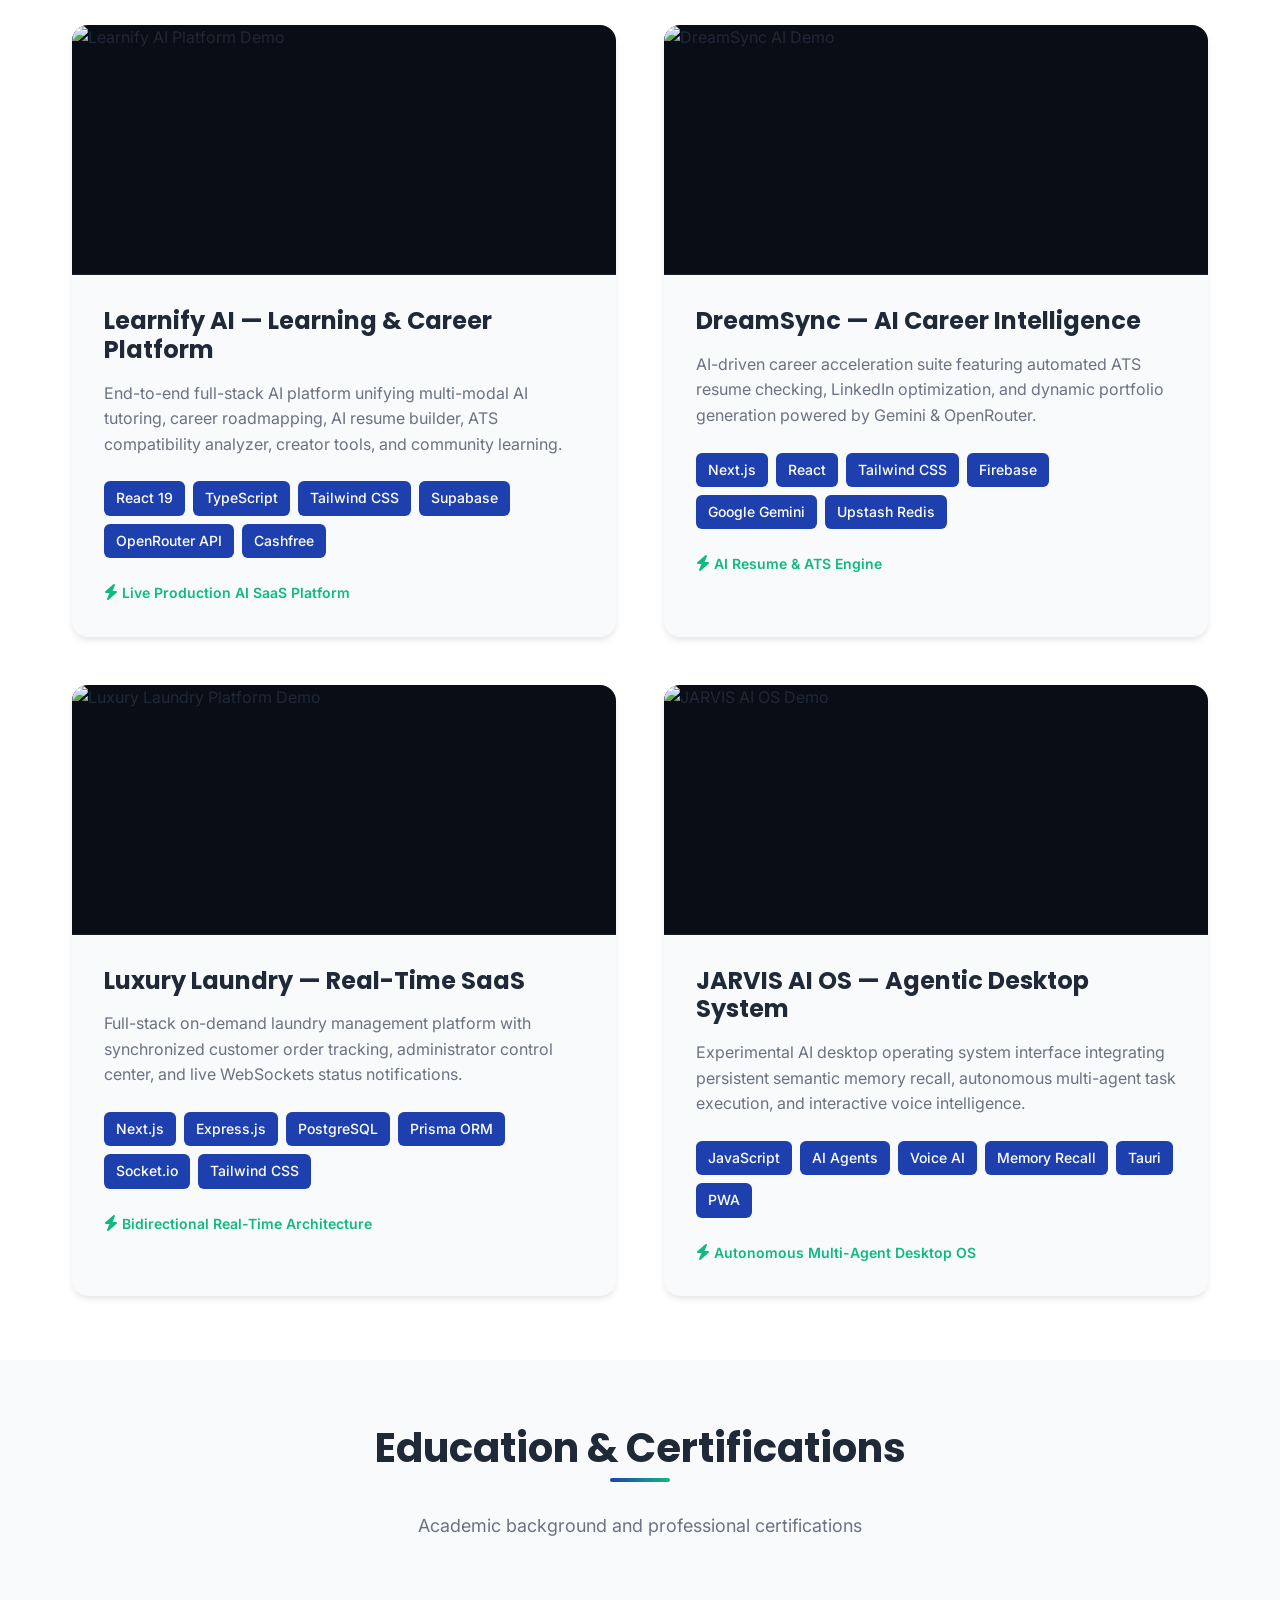
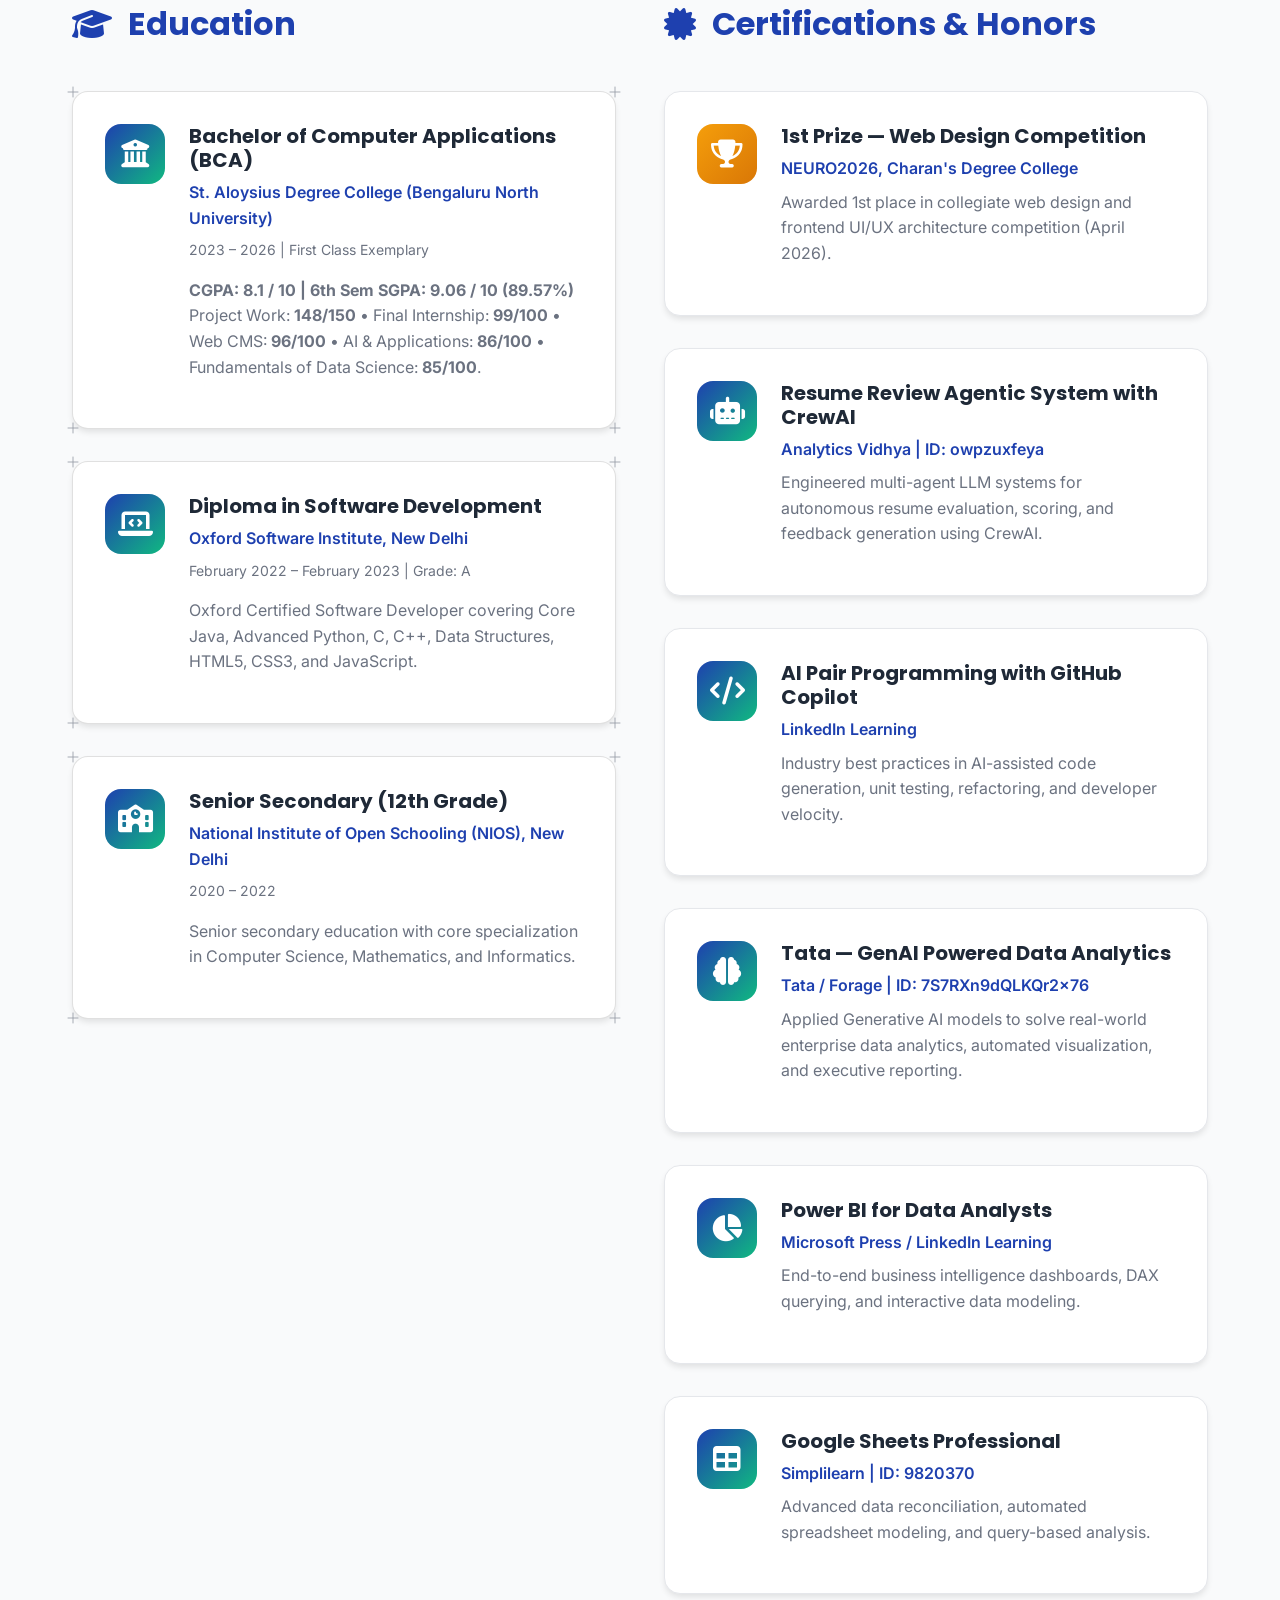
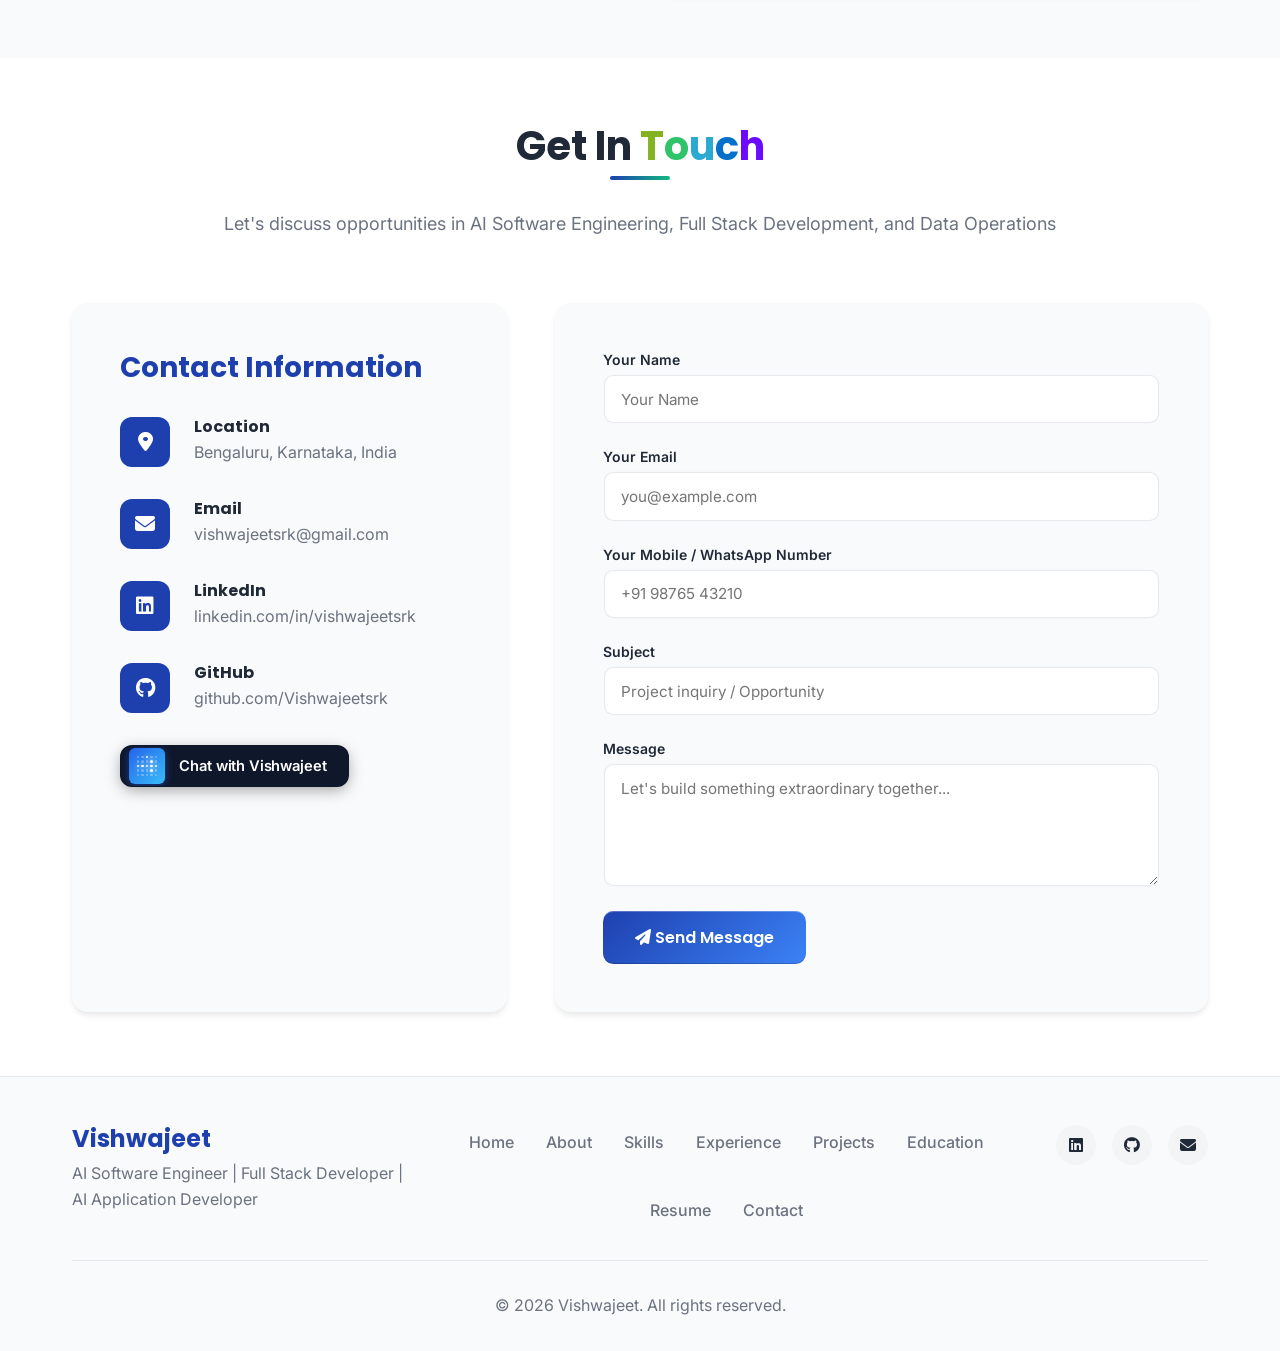
==== commit 9a2b8409: "fix: reorder Contact Information with Location, Email, LinkedIn, GitHub and Chat button at the end w" ====
--- a/index.html
+++ b/index.html
@@ -91,8 +91,8 @@
                     <div class="nav-dropdown-menu">
                         <div class="dropdown-content-grid">
                             <a href="https://www.learnifyai.in/" target="_blank" class="product-item">
-                                <div class="product-icon-wrap" style="background: linear-gradient(135deg, #ec4899, #8b5cf6);">
-                                    <i class="fas fa-brain"></i>
+                                <div class="product-preview-thumb">
+                                    <img src="assets/projects/learnify-ai.gif" alt="Learnify AI Demo" class="product-thumb-img" loading="lazy">
                                 </div>
                                 <div class="product-info">
                                     <h4 class="product-title">Learnify AI</h4>
@@ -100,8 +100,8 @@
                                 </div>
                             </a>
                             <a href="https://dream-sync-nine.vercel.app/" target="_blank" class="product-item">
-                                <div class="product-icon-wrap" style="background: linear-gradient(135deg, #38bdf8, #6366f1);">
-                                    <i class="fas fa-rocket"></i>
+                                <div class="product-preview-thumb">
+                                    <img src="assets/projects/dreamsync.gif" alt="DreamSync Demo" class="product-thumb-img" loading="lazy">
                                 </div>
                                 <div class="product-info">
                                     <h4 class="product-title">DreamSync</h4>
@@ -109,8 +109,8 @@
                                 </div>
                             </a>
                             <a href="https://luxurylaundry.vercel.app/" target="_blank" class="product-item">
-                                <div class="product-icon-wrap" style="background: linear-gradient(135deg, #10b981, #06b6d4);">
-                                    <i class="fas fa-tshirt"></i>
+                                <div class="product-preview-thumb">
+                                    <img src="assets/projects/luxury-laundry.gif" alt="Luxury Laundry Demo" class="product-thumb-img" loading="lazy">
                                 </div>
                                 <div class="product-info">
                                     <h4 class="product-title">Luxury Laundry</h4>
@@ -118,8 +118,8 @@
                                 </div>
                             </a>
                             <a href="https://jarvisaios.vercel.app/" target="_blank" class="product-item">
-                                <div class="product-icon-wrap" style="background: linear-gradient(135deg, #f59e0b, #ec4899);">
-                                    <i class="fas fa-microchip"></i>
+                                <div class="product-preview-thumb">
+                                    <img src="assets/projects/jarvis-ai-os.gif" alt="JARVIS AI OS Demo" class="product-thumb-img" loading="lazy">
                                 </div>
                                 <div class="product-info">
                                     <h4 class="product-title">JARVIS AI OS</h4>
@@ -1019,6 +1019,24 @@
                             <p><a href="mailto:vishwajeetsrk@gmail.com">vishwajeetsrk@gmail.com</a></p>
                         </div>
                     </div>
+                    <div class="contact-item">
+                        <div class="contact-icon">
+                            <i class="fab fa-linkedin"></i>
+                        </div>
+                        <div class="contact-details">
+                            <h4>LinkedIn</h4>
+                            <p><a href="https://www.linkedin.com/in/vishwajeetsrk" target="_blank" rel="noopener noreferrer">linkedin.com/in/vishwajeetsrk</a></p>
+                        </div>
+                    </div>
+                    <div class="contact-item">
+                        <div class="contact-icon">
+                            <i class="fab fa-github"></i>
+                        </div>
+                        <div class="contact-details">
+                            <h4>GitHub</h4>
+                            <p><a href="https://github.com/Vishwajeetsrk" target="_blank" rel="noopener noreferrer">github.com/Vishwajeetsrk</a></p>
+                        </div>
+                    </div>
                     <div class="contact-action-box">
                         <button type="button" class="book-chat-btn contact-book-chat-btn" id="contactChatBtn" aria-label="Book a Call with Vishwajeet">
                             <div class="book-chat-box" data-slot="button-box">
@@ -1034,27 +1052,6 @@
                             <div class="book-chat-shine"></div>
                             <span class="book-chat-label">Chat with Vishwajeet</span>
                         </button>
-                    </div>
-                    <div class="contact-item">
-                        <div class="contact-icon">
-                            <i class="fab fa-linkedin"></i>
-                        </div>
-                        <div class="contact-details">
-                            <h4>LinkedIn</h4>
-                            <p><a href="https://www.linkedin.com/in/vishwajeetsrk"
-                                    target="_blank">linkedin.com/in/vishwajeetsrk</a></p>
-                        </div>
-                    </div>
-                    <div class="contact-social">
-                        <a href="https://www.linkedin.com/in/vishwajeetsrk" target="_blank" aria-label="LinkedIn">
-                            <i class="fab fa-linkedin"></i>
-                        </a>
-                        <a href="https://github.com/vishwajeetsrk" target="_blank" aria-label="GitHub">
-                            <i class="fab fa-github"></i>
-                        </a>
-                        <a href="mailto:vishwajeetsrk@gmail.com" aria-label="Email">
-                            <i class="fas fa-envelope"></i>
-                        </a>
                     </div>
                 </div>
                 <div class="contact-form-container">
--- a/css/style.css
+++ b/css/style.css
@@ -373,52 +373,67 @@
 
 /* Grid Dropdown for Projects */
 .dropdown-content-grid {
-    width: 520px;
+    width: 620px;
     padding: 1rem;
     display: grid;
     grid-template-columns: repeat(2, 1fr);
+    gap: 0.95rem;
+}
+
+.product-item {
+    display: flex;
+    align-items: center;
     gap: 0.85rem;
-}
-
-.product-item {
-    display: flex;
-    align-items: flex-start;
-    gap: 0.75rem;
-    padding: 0.75rem;
+    padding: 0.65rem;
     border-radius: 0.85rem;
     text-decoration: none;
     color: var(--text-primary);
     background: rgba(0, 0, 0, 0.02);
-    border: 1px solid rgba(0, 0, 0, 0.05);
-    transition: background 0.2s ease, transform 0.2s ease, box-shadow 0.2s ease;
+    border: 1px solid rgba(0, 0, 0, 0.06);
+    transition: background 0.25s ease, transform 0.25s ease, box-shadow 0.25s ease, border-color 0.25s ease;
+    overflow: hidden;
 }
 
 body.dark-mode .product-item {
     background: rgba(255, 255, 255, 0.03);
-    border-color: rgba(255, 255, 255, 0.06);
+    border-color: rgba(255, 255, 255, 0.08);
 }
 
 .product-item:hover {
-    background: rgba(56, 189, 248, 0.1);
+    background: rgba(56, 189, 248, 0.12);
+    border-color: rgba(56, 189, 248, 0.35);
     transform: translateY(-2px);
-    box-shadow: 0 8px 20px rgba(0, 0, 0, 0.15);
-}
-
-.product-icon-wrap {
-    width: 38px;
-    height: 38px;
-    border-radius: 0.65rem;
-    display: flex;
-    align-items: center;
-    justify-content: center;
-    color: #ffffff;
-    font-size: 1.05rem;
+    box-shadow: 0 8px 24px rgba(0, 0, 0, 0.25);
+}
+
+.product-preview-thumb {
+    width: 95px;
+    height: 58px;
+    border-radius: 0.55rem;
+    overflow: hidden;
     flex-shrink: 0;
-    box-shadow: 0 4px 10px rgba(0, 0, 0, 0.2);
+    position: relative;
+    background: #090d16;
+    border: 1px solid rgba(255, 255, 255, 0.12);
+    box-shadow: 0 4px 12px rgba(0, 0, 0, 0.3);
+}
+
+.product-thumb-img {
+    width: 100%;
+    height: 100%;
+    object-fit: cover;
+    object-position: top center;
+    display: block;
+    transition: transform 0.4s ease;
+}
+
+.product-item:hover .product-thumb-img {
+    transform: scale(1.08);
 }
 
 .product-info {
     flex: 1;
+    min-width: 0;
 }
 
 .product-title {
@@ -455,6 +470,10 @@
         grid-template-columns: 1fr;
         padding: 0;
         gap: 0.4rem;
+    }
+    .product-preview-thumb {
+        width: 80px;
+        height: 50px;
     }
     .nav-arrow {
         display: none;
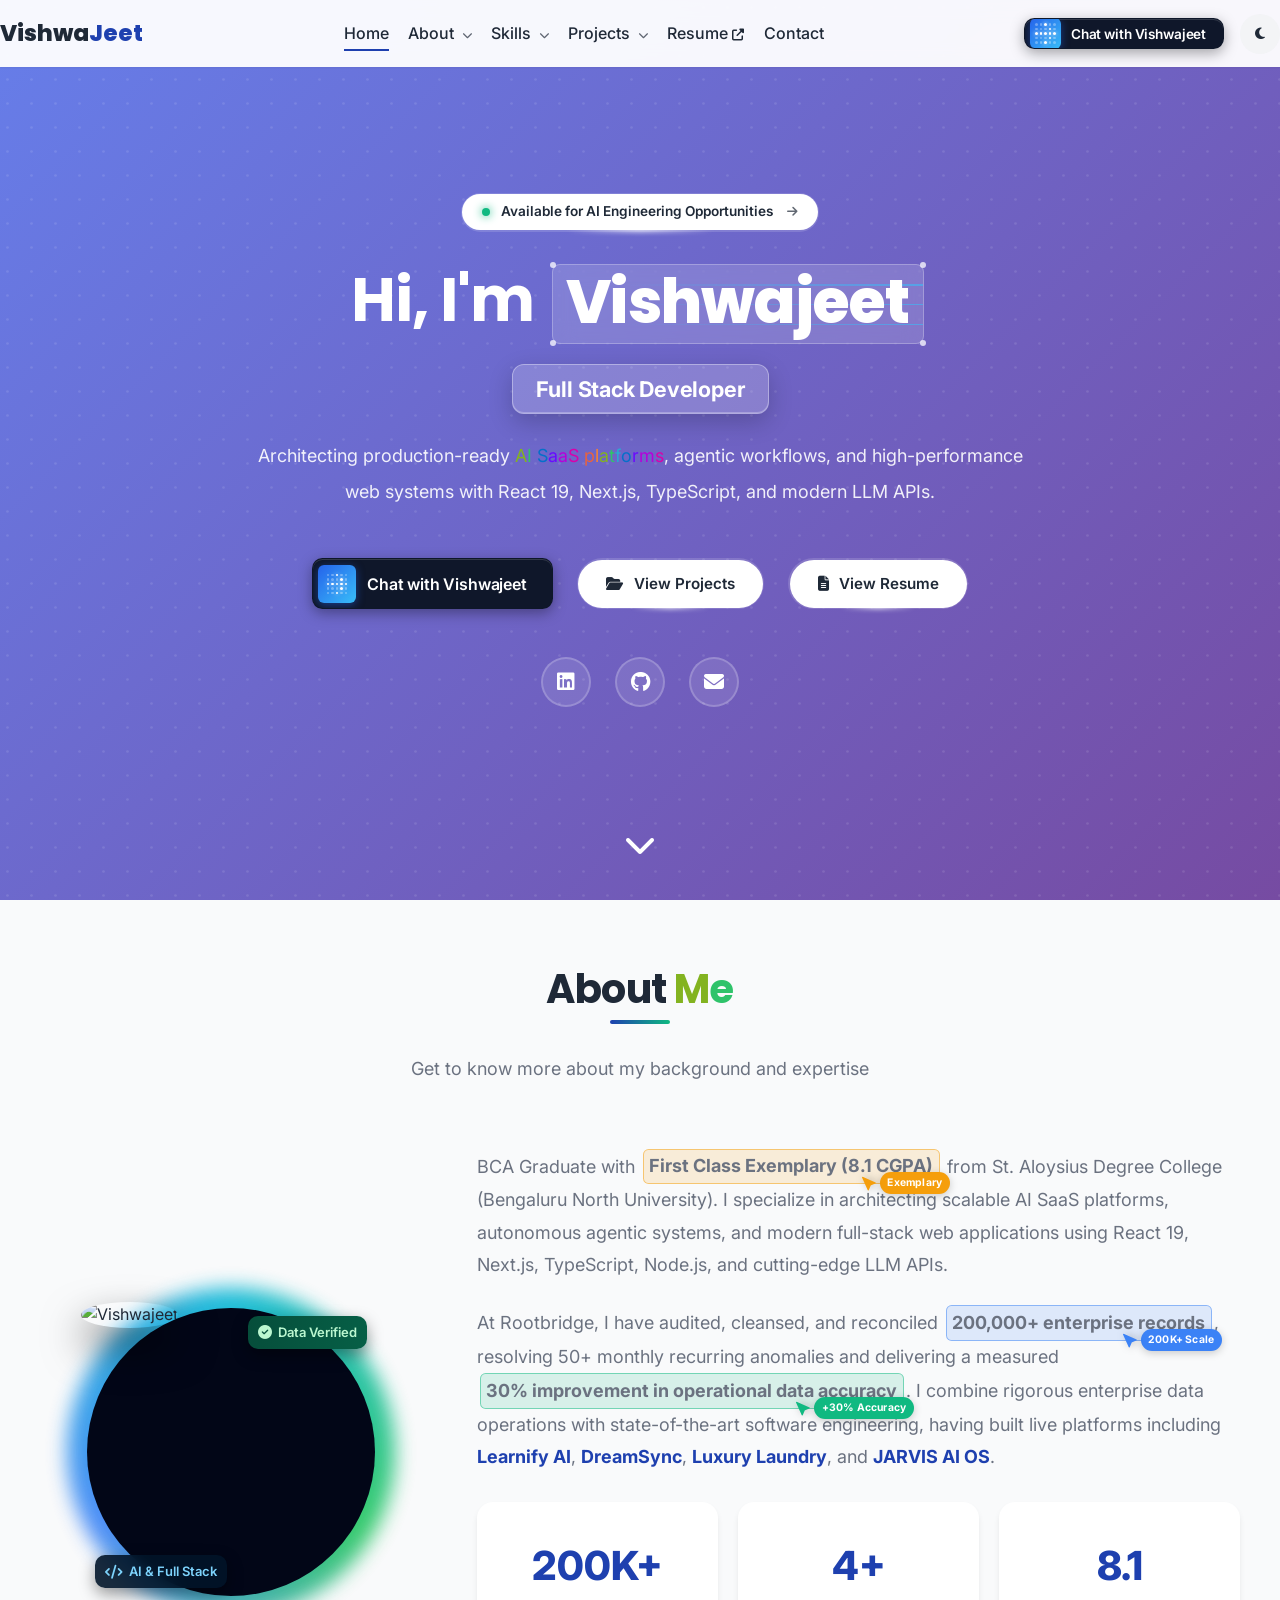
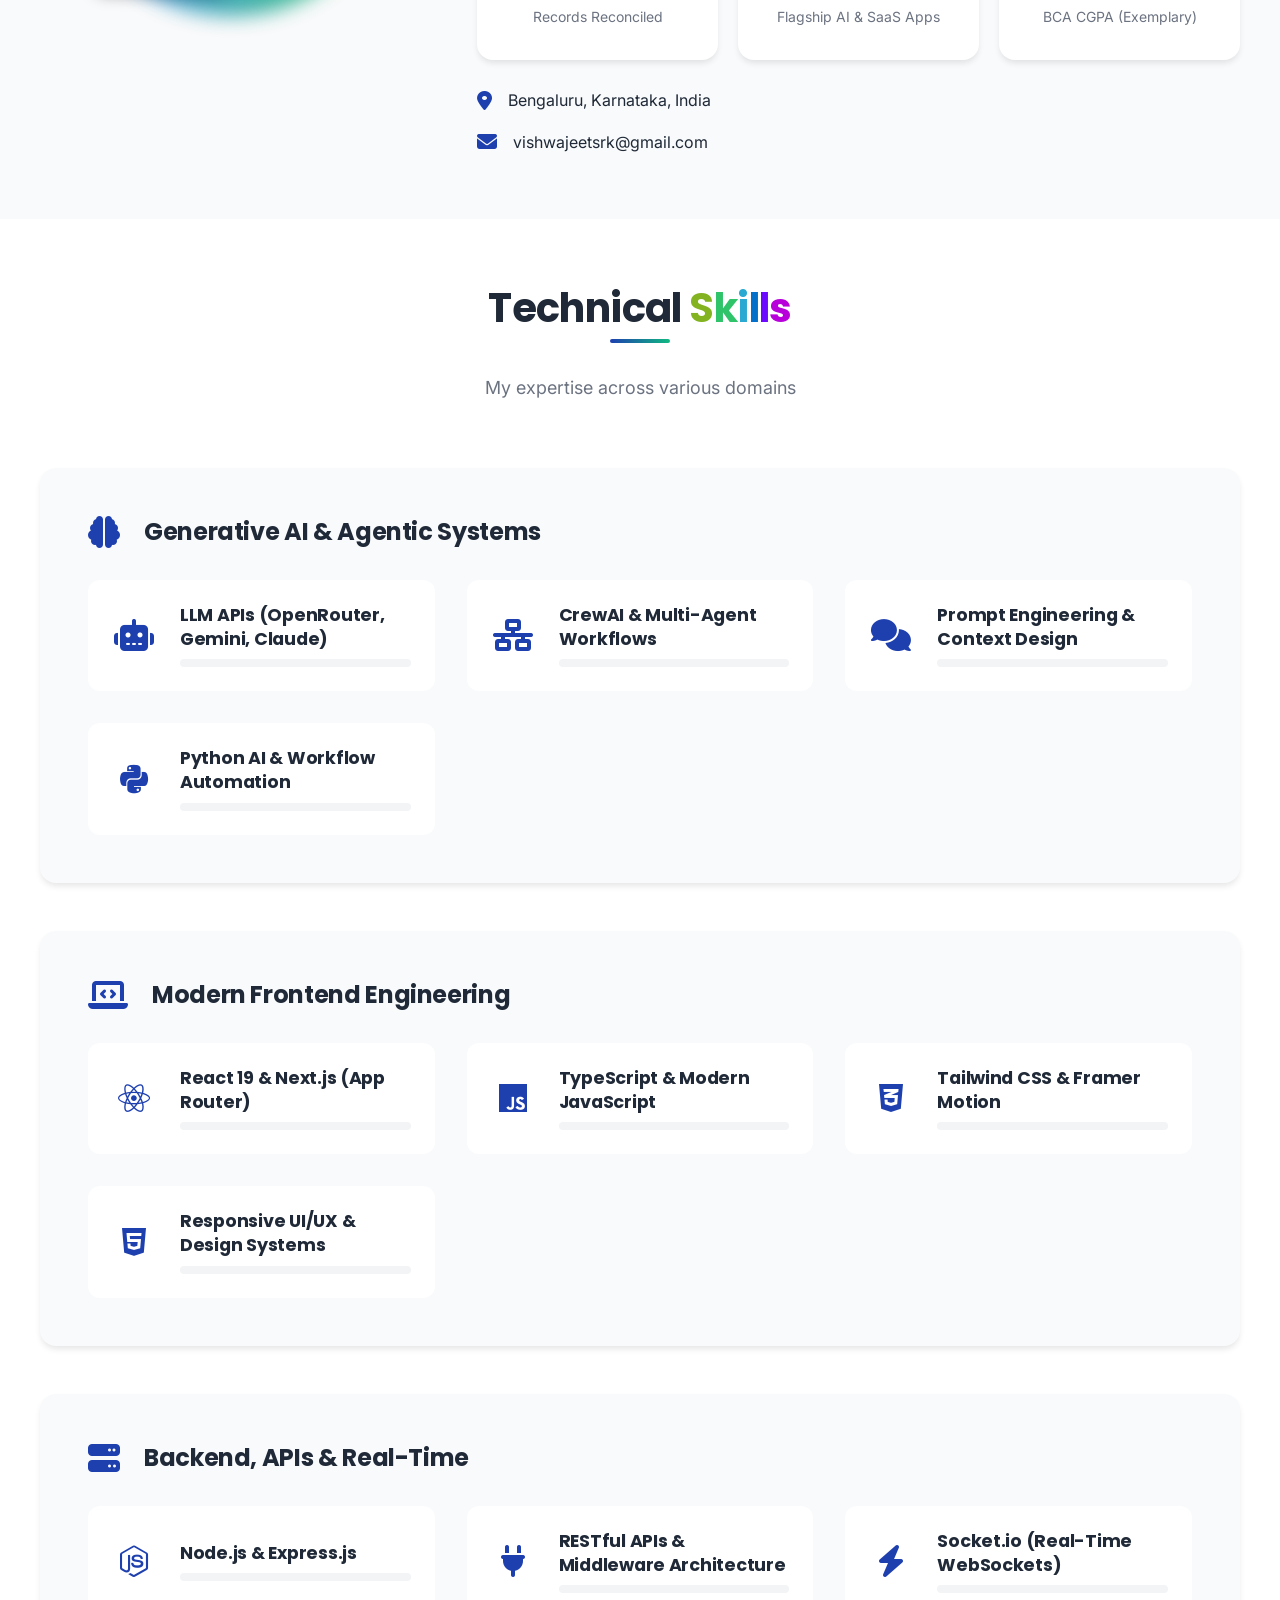
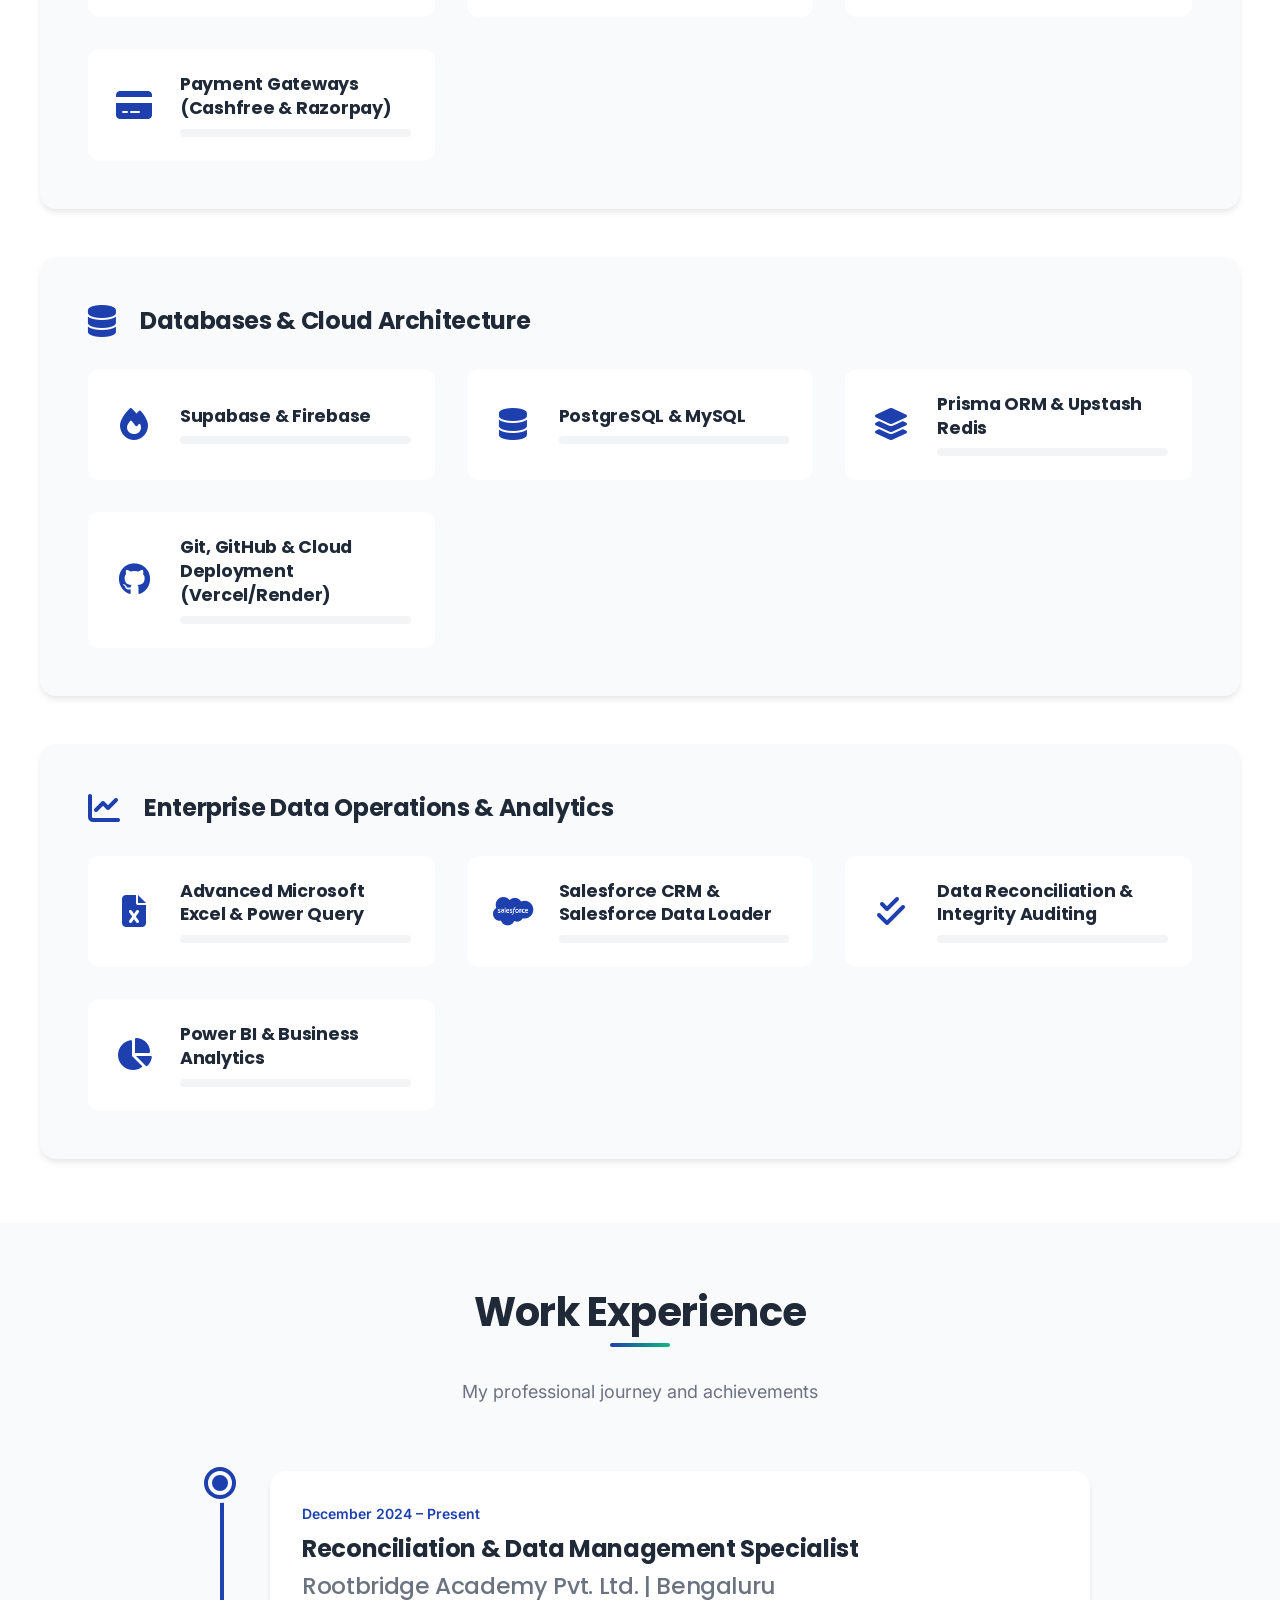
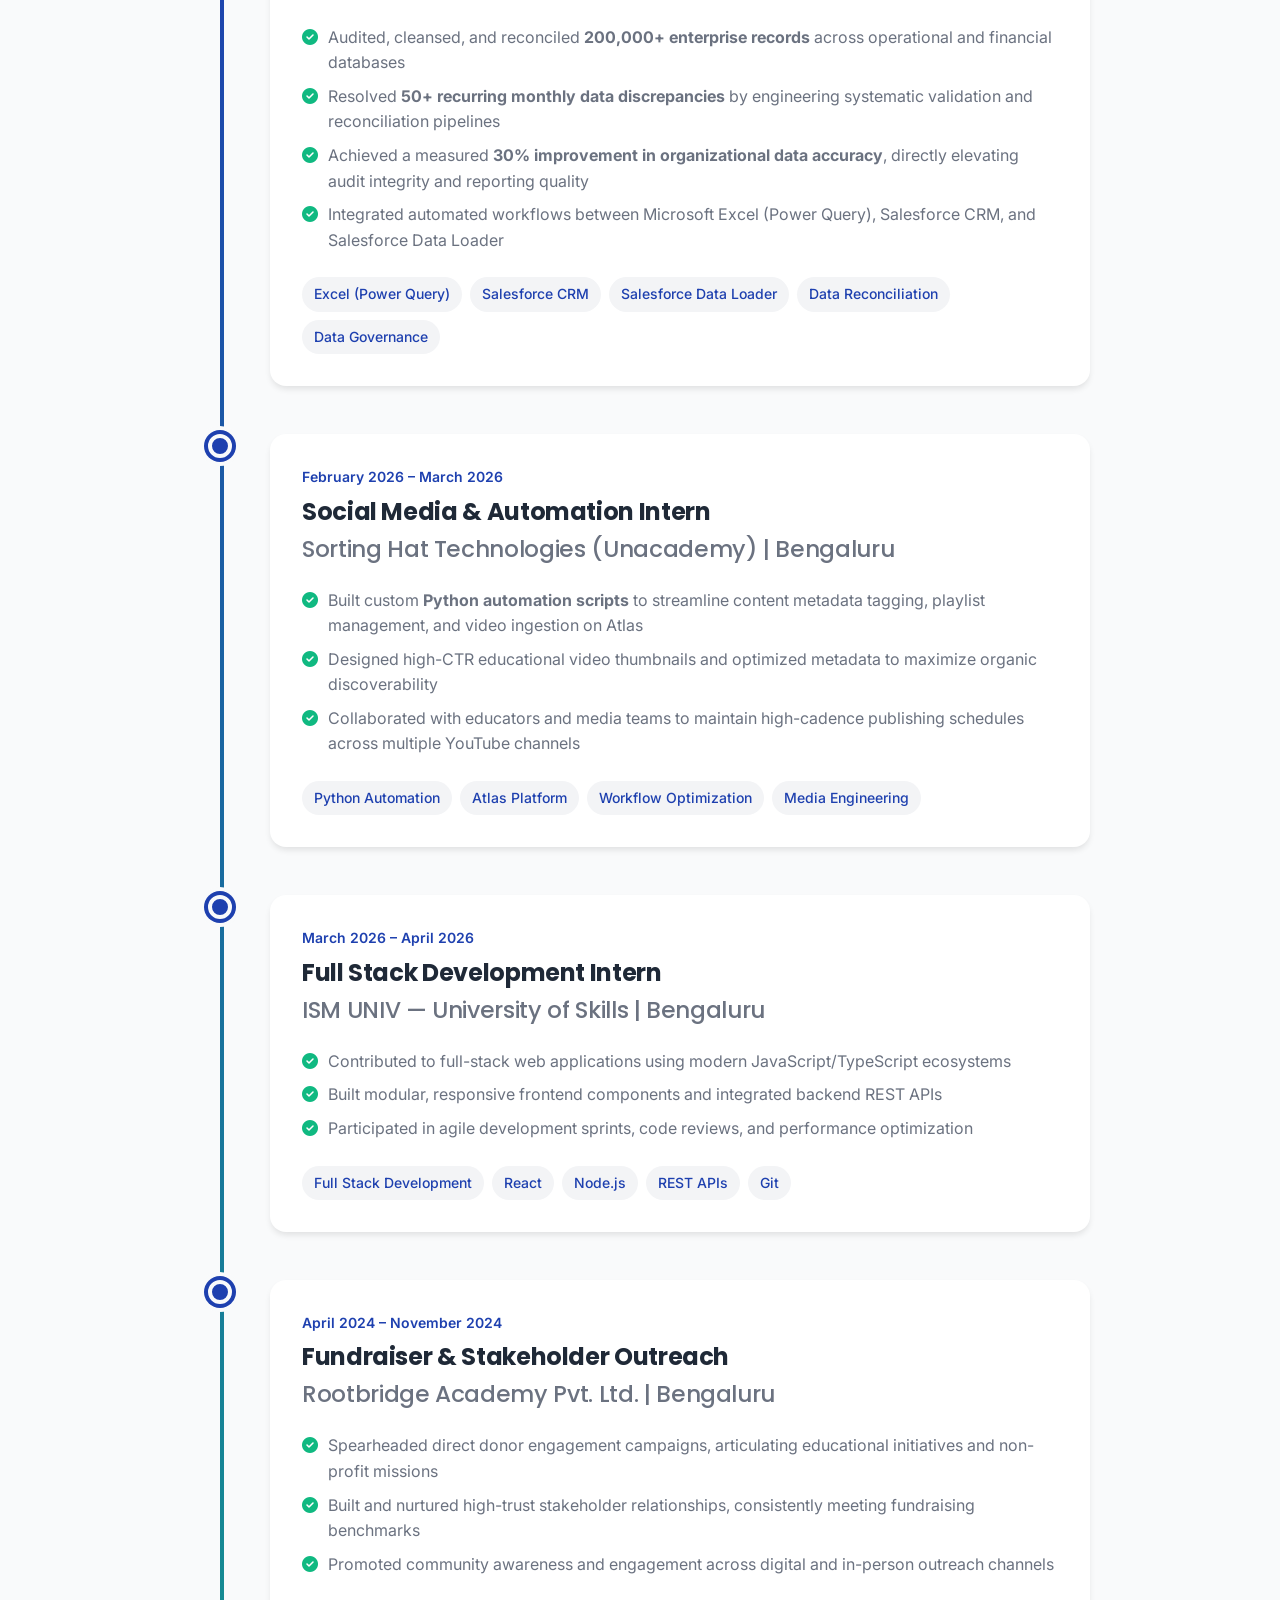
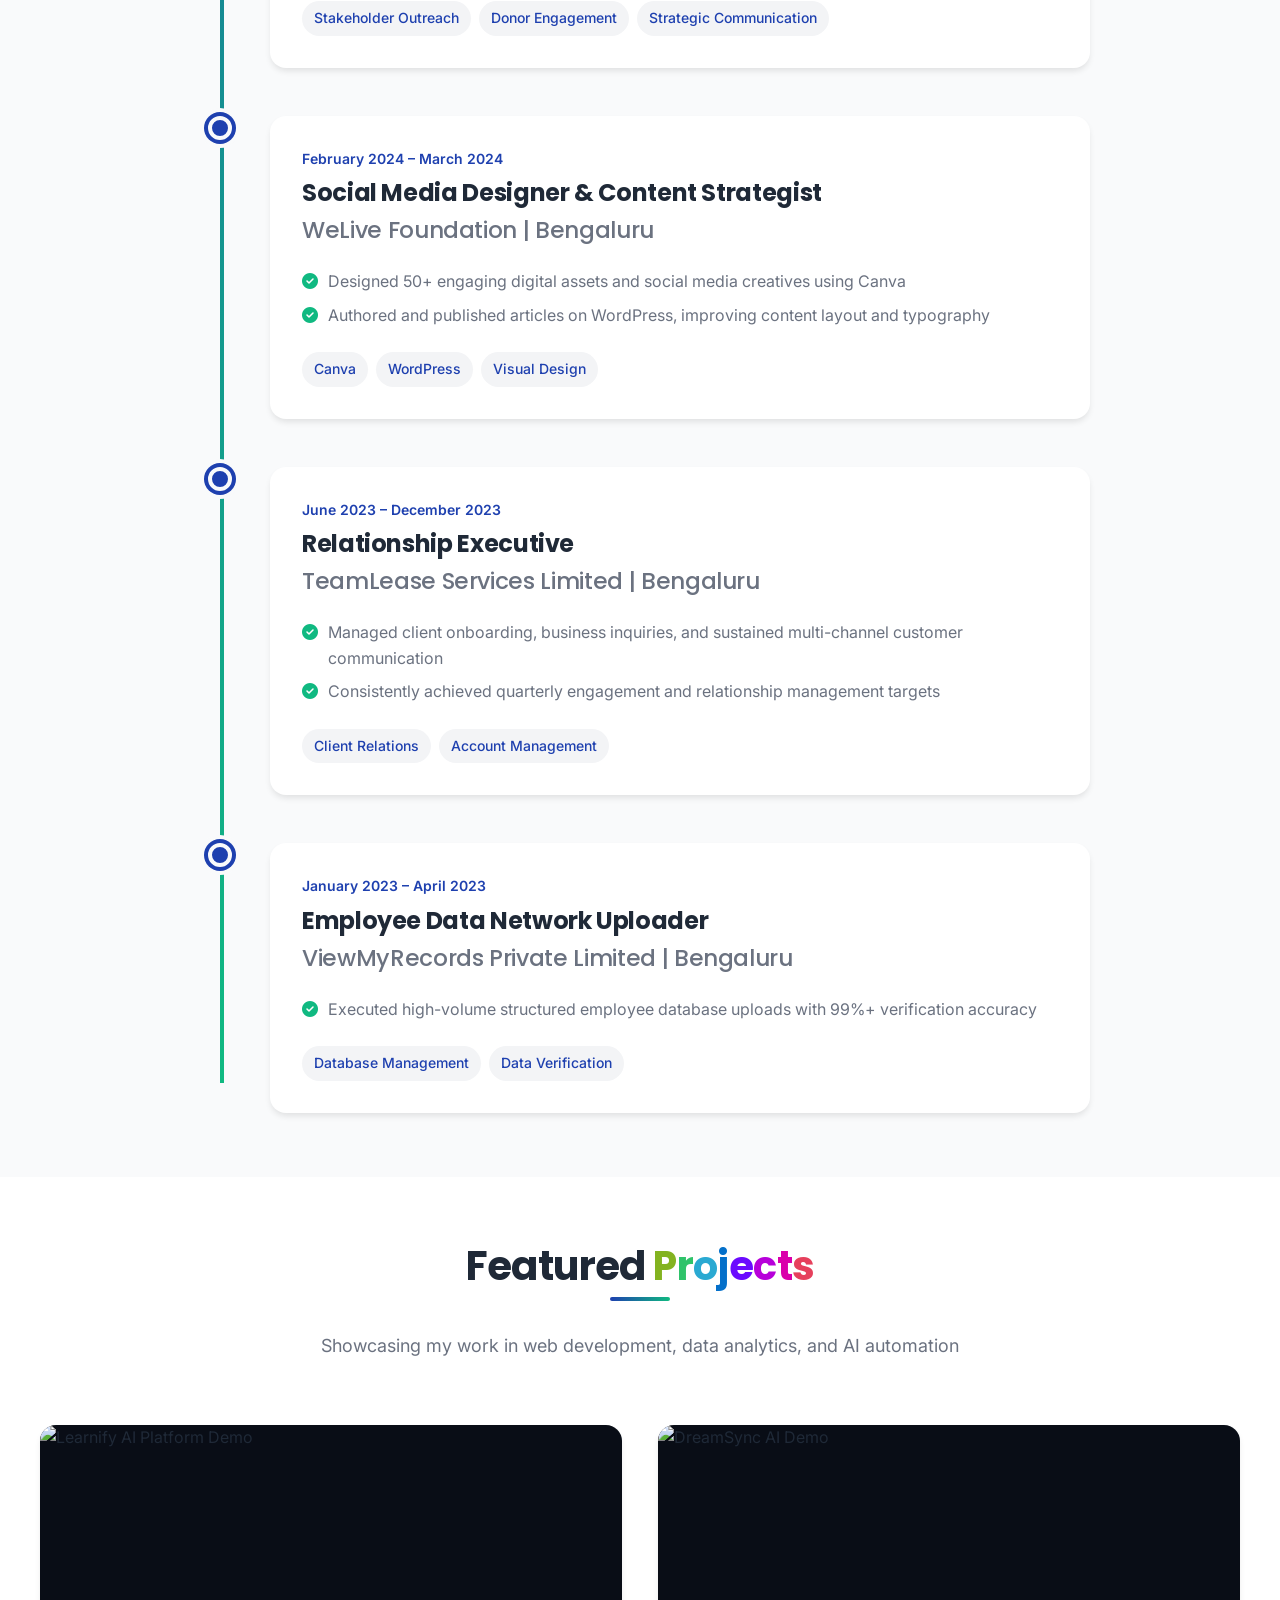
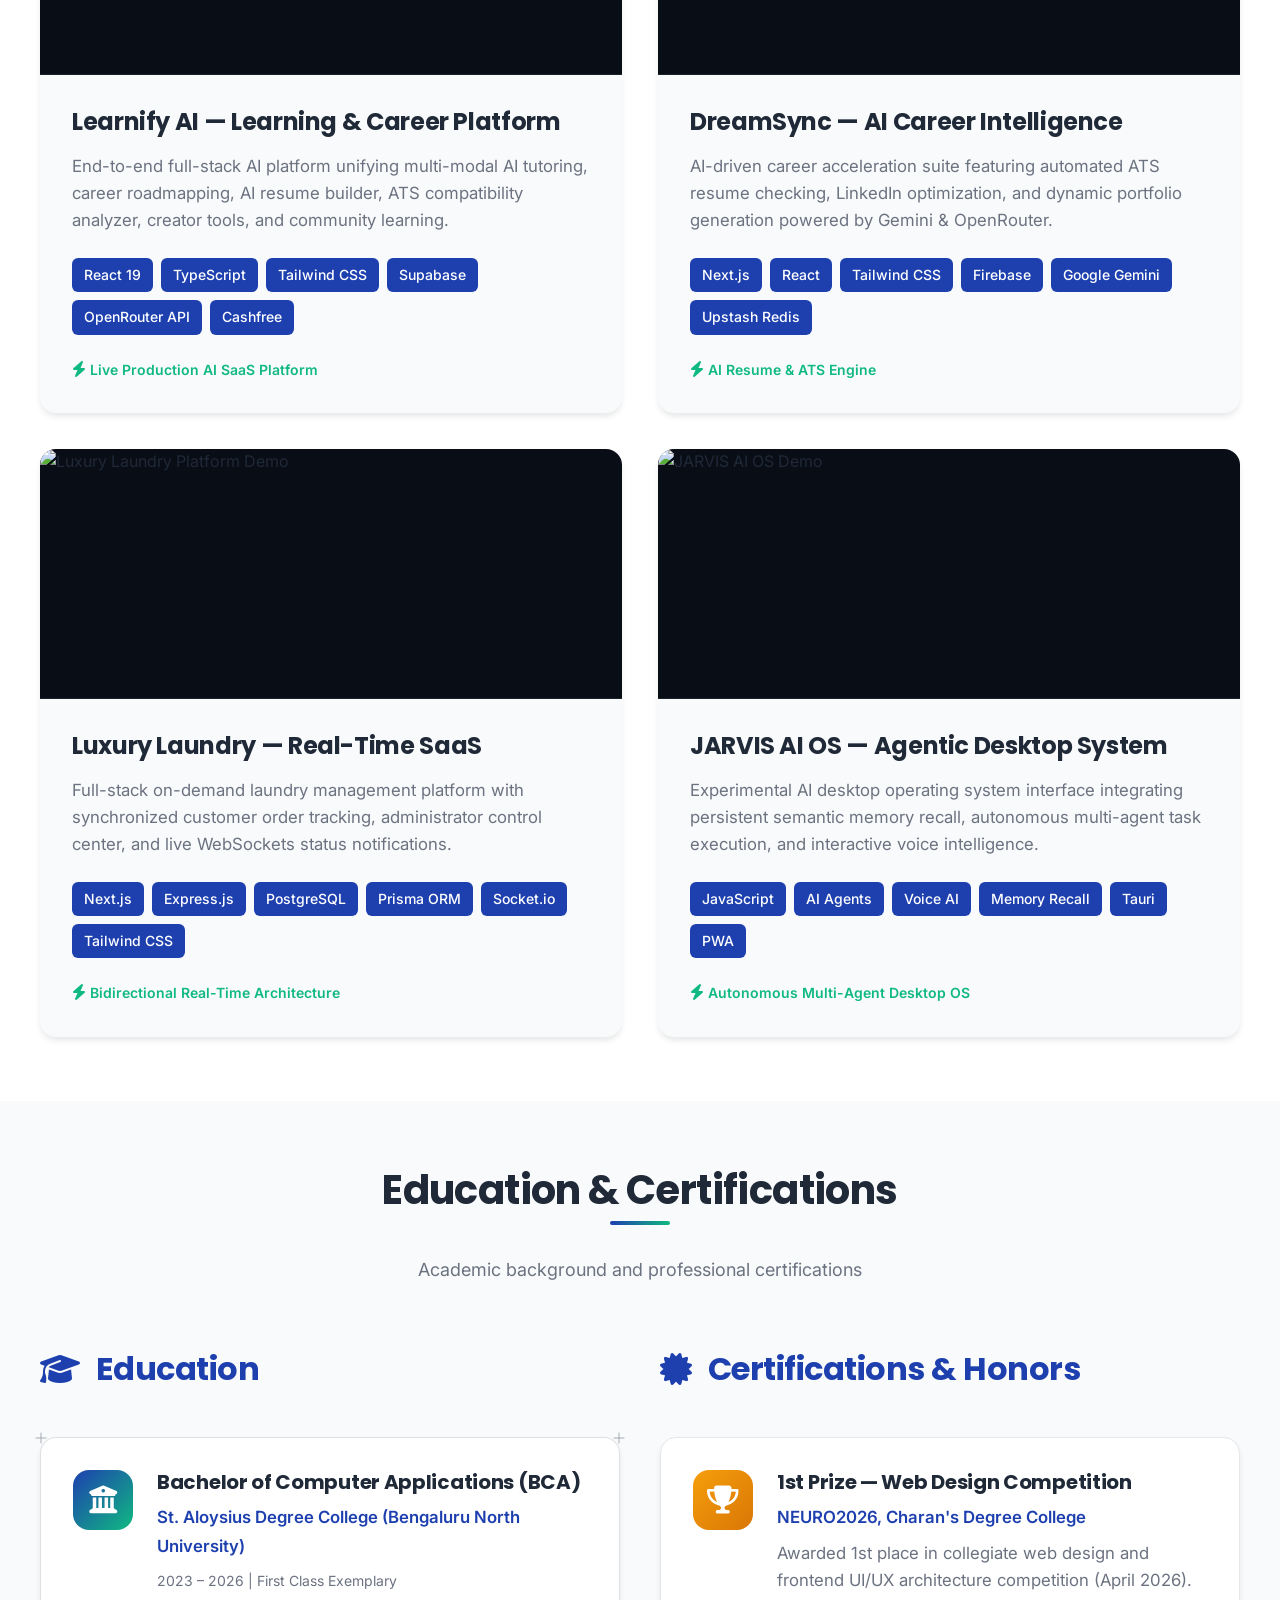
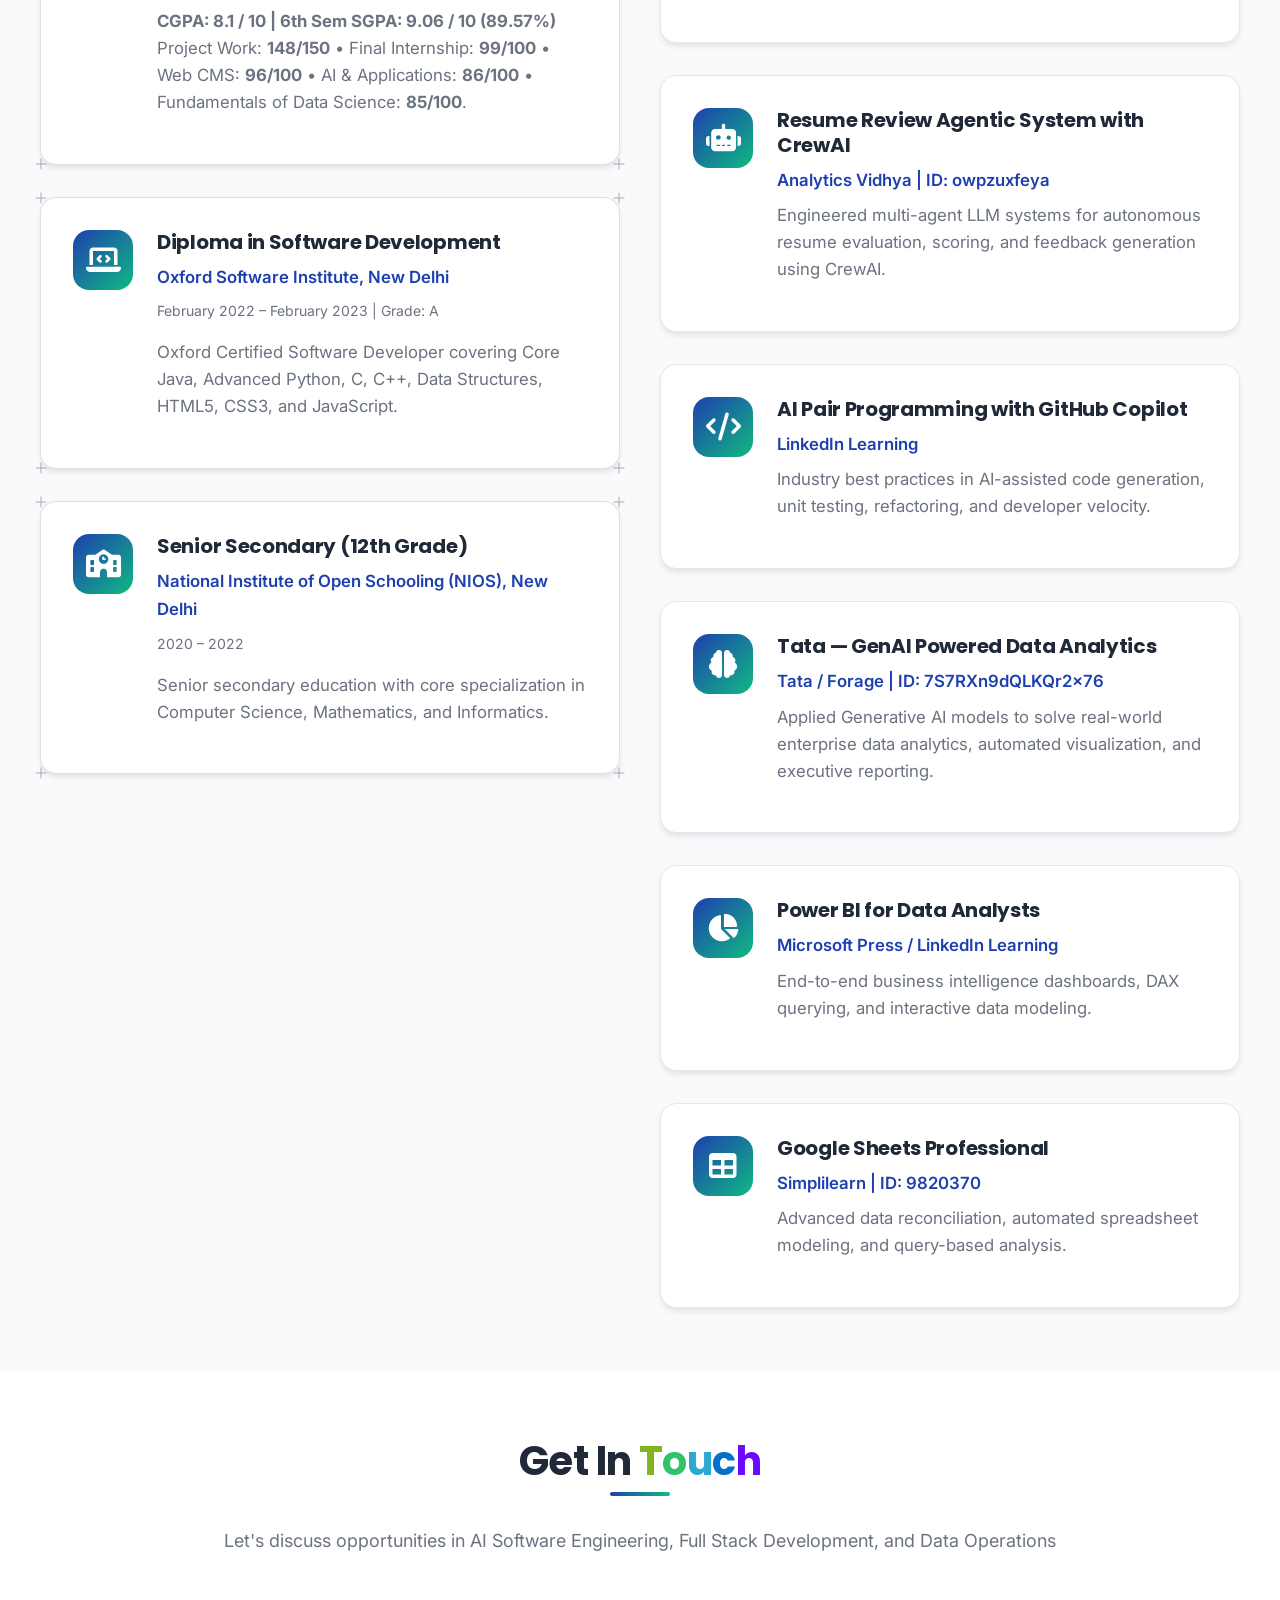
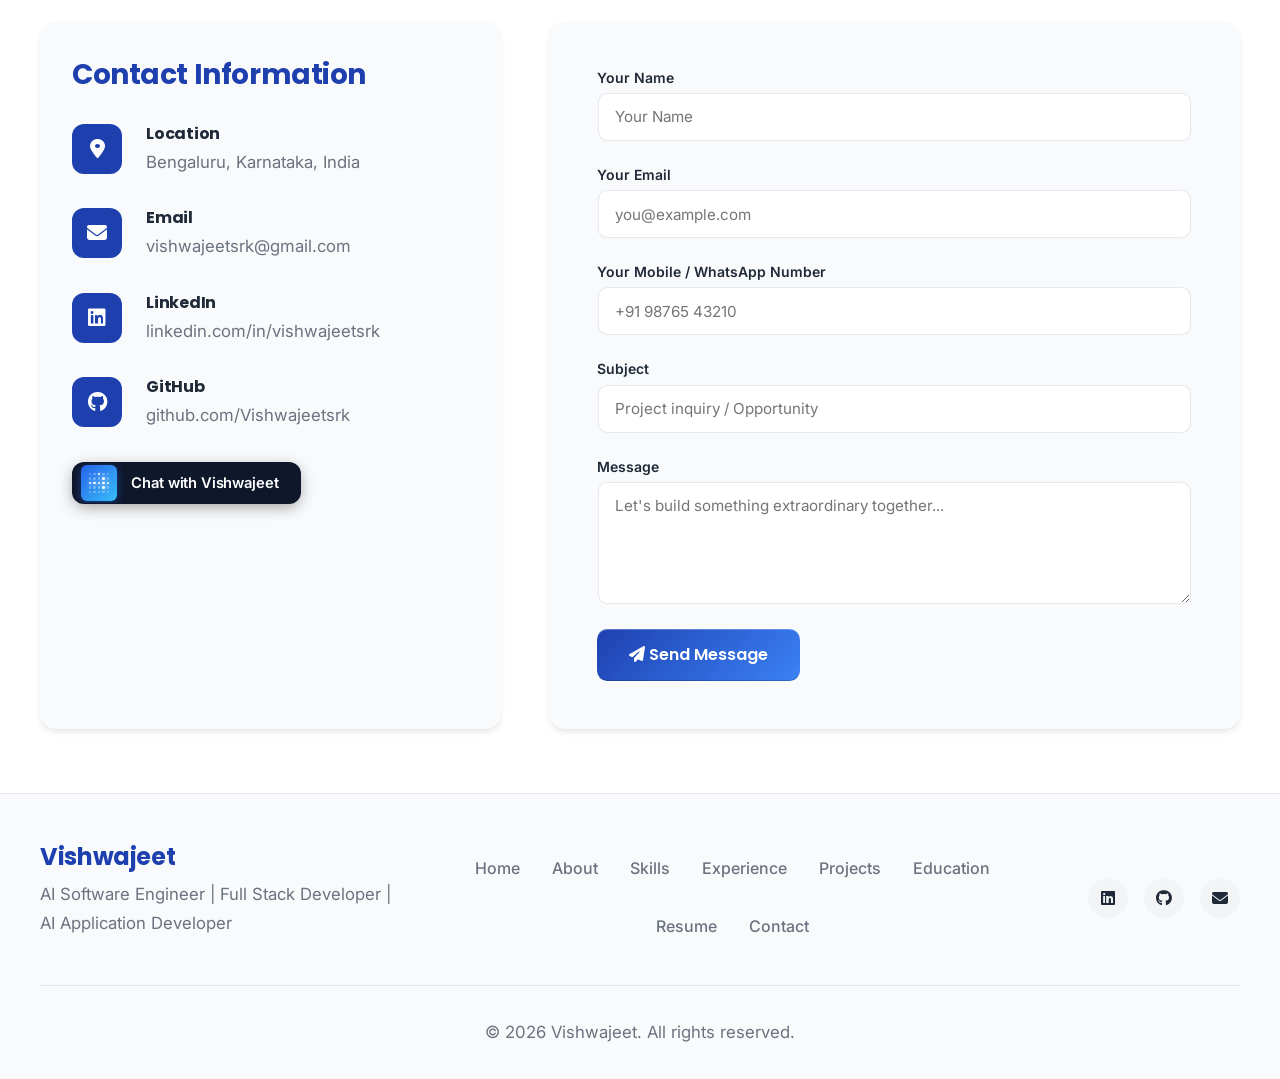
==== commit 495b13a9: "feat: complete responsive UI & animation engineering audit, EmailJS integration, and Cal.com booking" ====
--- a/index.html
+++ b/index.html
@@ -18,6 +18,19 @@
     <script src="https://cdn.jsdelivr.net/npm/chart.js"></script>
 
     <script src="https://cdn.jsdelivr.net/npm/particles.js@2.0.0/particles.min.js"></script>
+
+    <!-- EmailJS SDK -->
+    <script src="https://cdn.jsdelivr.net/npm/@emailjs/browser@4/dist/email.min.js"></script>
+    <script>
+        (function () {
+            // Initialize EmailJS with your Public Key
+            if (typeof emailjs !== 'undefined') {
+                emailjs.init({
+                    publicKey: "_odO8iID3kNF8FOJF"
+                });
+            }
+        })();
+    </script>
 
     <link rel="stylesheet" href="css/style.css">
 </head>
@@ -1352,6 +1365,77 @@
         </div>
     </div>
 
+    <!-- Cal.com Embed + Booking Event Listener (EmailJS Notification Backup) -->
+    <script>
+        (function (C, A, L) {
+            let p = function (a, ar) { a.q.push(ar); };
+            let d = C.document;
+            C.Cal = C.Cal || function () {
+                let cal = C.Cal;
+                let ar = arguments;
+                if (!cal.loaded) {
+                    cal.ns = {};
+                    cal.q = cal.q || [];
+                    d.head.appendChild(d.createElement("script")).src = A;
+                    cal.loaded = true;
+                }
+                if (ar[0] === L) {
+                    const api = function () { p(api, arguments); };
+                    const namespace = ar[1];
+                    api.q = api.q || [];
+                    if (typeof namespace === "string") {
+                        cal.ns[namespace] = cal.ns[namespace] || api;
+                        p(cal.ns[namespace], ar);
+                        p(cal, ["initNamespace", namespace]);
+                    } else p(cal, ar);
+                    return;
+                }
+                p(cal, ar);
+            };
+        })(window, "https://app.cal.com/embed/embed.js", "init");
+        Cal("init", { origin: "https://cal.com" });
+
+        // Listen for real Cal.com booking confirmation -> send email notification via EmailJS
+        Cal("on", {
+            action: "bookingSuccessful",
+            callback: function (e) {
+                const booking = e.detail?.data || {};
+                const guestName = booking.attendees?.[0]?.name || 'Someone';
+                const guestEmail = booking.attendees?.[0]?.email || 'unknown';
+                const params = {
+                    name: guestName,
+                    from_name: guestName,
+                    email: guestEmail,
+                    from_email: guestEmail,
+                    reply_to: guestEmail,
+                    title: '📅 New Cal.com Booking on Portfolio!',
+                    subject: '📅 New Cal.com Booking on Portfolio!',
+                    message: 'Event: ' + (booking.eventTitle || '30 Min Chat') + '\n' +
+                             'Date: ' + (booking.startTime || 'Check Cal.com') + '\n' +
+                             'Guest: ' + guestName + '\n' +
+                             'Email: ' + guestEmail,
+                    phone: 'Via Cal.com',
+                };
+
+                // Use centralized config if available in main.js
+                const serviceId = (typeof EMAILJS_CONFIG !== 'undefined' && EMAILJS_CONFIG.SERVICE_ID) ? EMAILJS_CONFIG.SERVICE_ID : 'service_xeway2v';
+                const templateId = (typeof EMAILJS_CONFIG !== 'undefined' && EMAILJS_CONFIG.TEMPLATE_ID) ? EMAILJS_CONFIG.TEMPLATE_ID : 'YOUR_TEMPLATE_ID';
+
+                if (typeof emailjs !== 'undefined') {
+                    emailjs.send(
+                        serviceId,
+                        templateId,
+                        params
+                    ).then(function () {
+                        console.log('✅ Booking notification sent to Vishwajeet via EmailJS!');
+                    }).catch(function (err) {
+                        console.warn('EmailJS booking notify failed:', err);
+                    });
+                }
+            }
+        });
+    </script>
+
     <script src="js/main.js"></script>
 </body>
 
--- a/css/style.css
+++ b/css/style.css
@@ -73,6 +73,10 @@
     overflow-x: hidden;
 }
 
+body.menu-open {
+    overflow: hidden !important;
+}
+
 /* ===================================
    TYPOGRAPHY
    =================================== */
@@ -80,20 +84,27 @@
 h1, h2, h3, h4, h5, h6 {
     font-family: var(--font-primary);
     font-weight: 700;
-    line-height: 1.2;
+    line-height: 1.25;
     margin-bottom: var(--spacing-sm);
-}
-
-h1 { font-size: 3rem; }
-h2 { font-size: 2.5rem; }
-h3 { font-size: 2rem; }
-h4 { font-size: 1.5rem; }
-h5 { font-size: 1.25rem; }
-h6 { font-size: 1rem; }
+    letter-spacing: -0.015em;
+    word-break: normal;
+    overflow-wrap: break-word;
+}
+
+h1 { font-size: clamp(2.2rem, 5vw + 0.8rem, 3.8rem); }
+h2 { font-size: clamp(1.85rem, 3.5vw + 0.5rem, 2.75rem); }
+h3 { font-size: clamp(1.35rem, 2.2vw + 0.4rem, 2rem); }
+h4 { font-size: clamp(1.15rem, 1.5vw + 0.4rem, 1.45rem); }
+h5 { font-size: clamp(1rem, 1vw + 0.3rem, 1.25rem); }
+h6 { font-size: 0.95rem; }
 
 p {
     margin-bottom: var(--spacing-sm);
     color: var(--text-secondary);
+    font-size: clamp(0.92rem, 0.35vw + 0.85rem, 1.05rem);
+    line-height: 1.7;
+    word-break: normal;
+    overflow-wrap: break-word;
 }
 
 a {
@@ -106,14 +117,43 @@
     color: var(--secondary-color);
 }
 
+/* Accessibility Focus States */
+:focus-visible {
+    outline: 2px solid #38bdf8;
+    outline-offset: 3px;
+    border-radius: 4px;
+}
+
 /* ===================================
    UTILITIES
    =================================== */
 
+/* Fluid Responsive Container */
 .container {
-    max-width: 1200px;
-    margin: 0 auto;
-    padding: 0 var(--spacing-lg);
+    width: 100%;
+    max-width: 1440px;
+    margin-inline: auto;
+    padding-inline: clamp(1rem, 3.5vw, 2.5rem);
+}
+
+/* Grid & Flex Child Shrink Safety */
+.grid > *,
+.projects-grid > *,
+.skills-grid > *,
+.about-content > *,
+.education-grid > *,
+.contact-content > *,
+.timeline-content {
+    min-width: 0;
+    max-width: 100%;
+}
+
+img,
+video,
+svg,
+canvas {
+    max-width: 100%;
+    height: auto;
 }
 
 .highlight {
@@ -230,20 +270,22 @@
     display: flex;
     justify-content: space-between;
     align-items: center;
-    padding: 1rem var(--spacing-lg);
+    padding: 0.85rem 0;
 }
 
 .nav-brand a {
-    font-size: 1.5rem;
+    font-size: clamp(1.25rem, 1.8vw, 1.5rem);
     font-weight: 800;
     font-family: var(--font-primary);
     color: var(--text-primary);
+    white-space: nowrap;
 }
 
 .nav-menu {
     display: flex;
     list-style: none;
-    gap: var(--spacing-lg);
+    gap: clamp(0.75rem, 1.5vw, var(--spacing-lg));
+    align-items: center;
 }
 
 .nav-link {
@@ -450,8 +492,9 @@
 }
 
 /* Mobile dropdown responsiveness */
-@media (max-width: 992px) {
+@media (max-width: 1024px) {
     .nav-dropdown-menu {
+        display: none;
         position: static;
         transform: none !important;
         opacity: 1 !important;
@@ -459,10 +502,24 @@
         box-shadow: none;
         border: none;
         background: transparent !important;
-        padding: 0 0 0 1rem;
-        border-left: 2px solid rgba(56, 189, 248, 0.3);
-        margin: 0.35rem 0 0.75rem 0.5rem;
+        padding: 0.25rem 0 0.5rem 0.75rem;
+        border-left: 2px solid rgba(56, 189, 248, 0.4);
+        margin: 0.25rem 0 0.5rem 0.5rem;
         border-radius: 0;
+    }
+    .nav-item-dropdown.dropdown-active .nav-dropdown-menu {
+        display: block;
+        animation: subMenuSlide 0.2s cubic-bezier(0.16, 1, 0.3, 1) forwards;
+    }
+    @keyframes subMenuSlide {
+        from {
+            opacity: 0;
+            transform: translateY(-6px);
+        }
+        to {
+            opacity: 1;
+            transform: translateY(0);
+        }
     }
     .dropdown-content-simple,
     .dropdown-content-grid {
@@ -476,7 +533,12 @@
         height: 50px;
     }
     .nav-arrow {
-        display: none;
+        display: inline-block;
+        font-size: 0.75rem;
+        transition: transform 0.25s ease;
+    }
+    .nav-item-dropdown.dropdown-active .nav-arrow {
+        transform: rotate(180deg);
     }
 }
 
@@ -619,16 +681,17 @@
 }
 
 .hero-title {
-    font-size: 3.5rem;
+    font-size: clamp(2.15rem, 5vw + 0.8rem, 3.8rem);
     color: white;
-    margin-bottom: var(--spacing-md);
+    margin-bottom: clamp(0.75rem, 2vw, 1.25rem);
+    line-height: 1.2;
     animation: fadeInUp 0.8s ease;
 }
 
 .hero-subtitle {
-    font-size: 1.5rem;
+    font-size: clamp(1.1rem, 2vw + 0.5rem, 1.5rem);
     color: rgba(255, 255, 255, 0.95);
-    margin-bottom: var(--spacing-md);
+    margin-bottom: clamp(1rem, 2vw, 1.5rem);
     font-weight: 600;
     animation: fadeInUp 0.8s ease 0.2s both;
     min-height: 2.2rem;
@@ -841,8 +904,8 @@
 
 /* Subtitle-specific ContainerTextFlip variant */
 .container-text-flip.subtitle-flip {
-    font-size: 1.45rem;
-    padding: 0.35rem 1.4rem;
+    font-size: clamp(0.95rem, 1.8vw + 0.5rem, 1.35rem);
+    padding: 0.35rem clamp(0.75rem, 2vw, 1.25rem);
     border-radius: 0.75rem;
     background: rgba(255, 255, 255, 0.18);
     backdrop-filter: blur(12px);
@@ -850,10 +913,10 @@
     color: #ffffff;
     border: 1px solid rgba(255, 255, 255, 0.35);
     box-shadow: inset 0 -1px 0 rgba(255, 255, 255, 0.25), 0 8px 24px rgba(0, 0, 0, 0.2);
-    min-height: 2.75rem;
+    min-height: 2.5rem;
     font-weight: 700;
     letter-spacing: -0.01em;
-    max-width: 95vw;
+    max-width: 100%;
 }
 
 body.dark-mode .container-text-flip.subtitle-flip {
@@ -963,29 +1026,39 @@
 
 .about-content {
     display: grid;
-    grid-template-columns: 1fr 2fr;
-    gap: var(--spacing-xl);
-    align-items: center;
+    grid-template-columns: 1fr;
+    gap: 2rem;
+    align-items: center;
+    width: 100%;
+}
+
+@media (min-width: 1024px) {
+    .about-content {
+        grid-template-columns: 1fr 2fr;
+        gap: 3.5rem;
+    }
 }
 
 .about-image {
     position: relative;
+    width: 100%;
+    display: flex;
+    justify-content: center;
 }
 
 .image-placeholder {
-    width: 300px;
-    height: 300px;
-    /* background: linear-gradient(135deg, var(--primary-color), var(--secondary-color)); */
+    width: 260px;
+    height: 260px;
+    max-width: 100%;
     border-radius: 50%;
     display: flex;
     align-items: center;
     justify-content: center;
-    /* box-shadow: var(--shadow-xl); */
     margin: 0 auto;
 }
 
 .image-placeholder i {
-    font-size: 150px;
+    font-size: 130px;
     color: white;
 }
 
@@ -1003,9 +1076,17 @@
 
 .about-stats {
     display: grid;
-    grid-template-columns: repeat(3, 1fr);
-    gap: var(--spacing-lg);
-    margin: var(--spacing-xl) 0;
+    grid-template-columns: 1fr;
+    gap: 1rem;
+    margin: 1.75rem 0;
+    width: 100%;
+}
+
+@media (min-width: 560px) {
+    .about-stats {
+        grid-template-columns: repeat(3, minmax(0, 1fr));
+        gap: 1.25rem;
+    }
 }
 
 .stat-item {
@@ -1097,40 +1178,62 @@
 
 .skills-grid {
     display: grid;
-    grid-template-columns: repeat(auto-fit, minmax(300px, 1fr));
-    gap: var(--spacing-lg);
+    grid-template-columns: 1fr;
+    gap: 1.25rem;
+    width: 100%;
+}
+
+@media (min-width: 640px) {
+    .skills-grid {
+        grid-template-columns: repeat(2, minmax(0, 1fr));
+        gap: 1.5rem;
+    }
+}
+
+@media (min-width: 1024px) {
+    .skills-grid {
+        grid-template-columns: repeat(3, minmax(0, 1fr));
+        gap: 1.75rem;
+    }
 }
 
 .skill-item {
     display: flex;
     align-items: center;
-    gap: var(--spacing-md);
-    padding: var(--spacing-md);
+    gap: clamp(0.75rem, 2vw, var(--spacing-md));
+    padding: clamp(0.85rem, 2vw, var(--spacing-md));
     background: var(--bg-primary);
     border-radius: 0.75rem;
     transition: all var(--transition-normal);
+    min-width: 0;
 }
 
 .skill-item:hover {
-    transform: translateX(10px);
+    transform: translateY(-3px);
     box-shadow: var(--shadow-md);
 }
 
 .skill-icon {
-    font-size: 2.5rem;
+    font-size: clamp(1.75rem, 2.5vw, 2.25rem);
     color: var(--primary-color);
-    min-width: 60px;
+    min-width: 44px;
+    width: 44px;
+    flex-shrink: 0;
     text-align: center;
 }
 
 .skill-info {
     flex: 1;
+    min-width: 0;
 }
 
 .skill-info h4 {
-    font-size: 1.125rem;
+    font-size: clamp(0.92rem, 1vw + 0.45rem, 1.1rem);
     margin-bottom: var(--spacing-xs);
     color: var(--text-primary);
+    overflow-wrap: break-word;
+    word-break: normal;
+    line-height: 1.35;
 }
 
 .skill-bar {
@@ -1171,8 +1274,8 @@
     content: '';
     position: absolute;
     left: 30px;
-    top: 0;
-    bottom: 0;
+    top: 12px;
+    bottom: 30px;
     width: 4px;
     background: linear-gradient(180deg, var(--primary-color), var(--secondary-color));
 }
@@ -1181,6 +1284,10 @@
     position: relative;
     margin-bottom: var(--spacing-xl);
     padding-left: 80px;
+}
+
+.timeline-item:last-child {
+    margin-bottom: 0;
 }
 
 .timeline-dot {
@@ -1281,8 +1388,16 @@
 
 .projects-grid {
     display: grid;
-    grid-template-columns: repeat(auto-fit, minmax(350px, 1fr));
-    gap: var(--spacing-xl);
+    grid-template-columns: 1fr;
+    gap: 1.75rem;
+    width: 100%;
+}
+
+@media (min-width: 768px) {
+    .projects-grid {
+        grid-template-columns: repeat(2, minmax(0, 1fr));
+        gap: 2rem;
+    }
 }
 
 .project-card {
@@ -1291,6 +1406,8 @@
     overflow: hidden;
     box-shadow: var(--shadow-md);
     transition: all var(--transition-normal);
+    width: 100%;
+    min-width: 0;
 }
 
 .project-card:hover {
@@ -1351,7 +1468,6 @@
         radial-gradient(circle at 60% 60%, #10b981 10%, transparent 20%),
         radial-gradient(circle at 40% 60%, #38bdf8 10%, transparent 20%),
         conic-gradient(from 0deg, #ec4899, #f59e0b, #10b981, #38bdf8, #8b5cf6, #ec4899);
-    background-attachment: fixed;
     opacity: var(--active, 0);
     transition: opacity 0.3s ease;
     -webkit-mask-composite: xor;
@@ -1376,7 +1492,9 @@
 
 .project-image {
     position: relative;
+    width: 100%;
     height: 250px;
+    aspect-ratio: 16 / 9;
     background: #090d16;
     overflow: hidden;
     border-bottom: 1px solid rgba(255, 255, 255, 0.08);
@@ -1504,8 +1622,16 @@
 
 .education-grid {
     display: grid;
-    grid-template-columns: 1fr 1fr;
-    gap: var(--spacing-xl);
+    grid-template-columns: 1fr;
+    gap: 2rem;
+    width: 100%;
+}
+
+@media (min-width: 768px) {
+    .education-grid {
+        grid-template-columns: repeat(2, minmax(0, 1fr));
+        gap: 2.5rem;
+    }
 }
 
 .education-category h3 {
@@ -1767,15 +1893,30 @@
 
 .contact-content {
     display: grid;
-    grid-template-columns: 1fr 1.5fr;
-    gap: var(--spacing-xl);
+    grid-template-columns: 1fr;
+    gap: 2rem;
+    width: 100%;
+}
+
+@media (min-width: 1024px) {
+    .contact-content {
+        grid-template-columns: 1fr 1.5fr;
+        gap: 3rem;
+    }
 }
 
 .contact-info {
     background: var(--bg-secondary);
-    padding: var(--spacing-xl);
+    padding: 1.5rem 1.25rem;
     border-radius: 1rem;
     box-shadow: var(--shadow-md);
+    width: 100%;
+}
+
+@media (min-width: 768px) {
+    .contact-info {
+        padding: 2.25rem 2rem;
+    }
 }
 
 .contact-info h3 {
@@ -1812,10 +1953,14 @@
 .contact-details p {
     margin: 0;
     color: var(--text-secondary);
+    word-break: break-word;
+    overflow-wrap: break-word;
 }
 
 .contact-details a {
     color: var(--text-secondary);
+    word-break: break-word;
+    overflow-wrap: break-word;
 }
 
 .contact-details a:hover {
@@ -2008,6 +2153,25 @@
     grid-template-columns: 2fr 3fr 1fr;
     gap: var(--spacing-xl);
     margin-bottom: var(--spacing-lg);
+    align-items: center;
+}
+
+@media (max-width: 900px) {
+    .footer-content {
+        grid-template-columns: 1fr;
+        gap: 1.5rem;
+        text-align: center;
+    }
+    .footer-brand {
+        text-align: center;
+    }
+    .footer-links {
+        justify-content: center;
+        gap: 0.85rem 1.25rem;
+    }
+    .footer-social {
+        justify-content: center;
+    }
 }
 
 .footer-brand h3 {
@@ -2490,120 +2654,521 @@
   }
 }
 
+.scroll-to-top {
+    position: fixed;
+    bottom: 30px;
+    right: 30px;
+    width: 48px;
+    height: 48px;
+    background: var(--primary-color);
+    color: white;
+    border: none;
+    border-radius: 50%;
+    cursor: pointer;
+    display: none;
+    align-items: center;
+    justify-content: center;
+    font-size: 1.15rem;
+    box-shadow: 0 8px 24px rgba(0, 0, 0, 0.25);
+    z-index: 999;
+    transition: transform 0.25s ease, background 0.25s ease;
+}
+
+.scroll-to-top:hover {
+    transform: translateY(-4px);
+    background: var(--secondary-color);
+}
+
 /* ===================================
-   RESPONSIVE DESIGN
+   SYSTEMATIC RESPONSIVE SYSTEM
+   Mobile First: 320 -> 480 -> 768 -> 1024 -> 1440px+
    =================================== */
 
-@media (max-width: 1024px) {
+/* 1. Mobile & Touch Screen Fixes (Up to 767px) */
+@media (max-width: 767px) {
+    /* Prevent any horizontal blowout */
+    html, body {
+        overflow-x: hidden;
+        width: 100%;
+    }
+
+    /* Headings & Section Typography */
+    .hero-title {
+        font-size: 2.15rem;
+        letter-spacing: -0.02em;
+        line-height: 1.2;
+    }
+
+    .section-title {
+        font-size: 2rem;
+        margin-bottom: 0.5rem;
+    }
+
+    .section-subtitle {
+        font-size: 0.95rem;
+        margin-bottom: 2rem;
+    }
+
+    /* Hero Subtitle Flip */
+    .container-text-flip.subtitle-flip {
+        font-size: 0.95rem;
+        padding: 0.25rem 0.75rem;
+        min-height: 2.2rem;
+        max-width: 100%;
+    }
+
+    .hero-description {
+        font-size: 0.98rem;
+        line-height: 1.7;
+        margin-bottom: 1.75rem;
+    }
+
+    /* Hero CTA Buttons */
+    .hero-buttons {
+        flex-direction: column;
+        align-items: stretch;
+        width: 100%;
+        max-width: 320px;
+        margin-inline: auto;
+        gap: 0.85rem;
+    }
+
+    .hero-buttons .btn,
+    .hero-buttons .hover-border-btn-wrap {
+        width: 100%;
+        display: flex;
+        justify-content: center;
+        text-align: center;
+    }
+
+    /* About Section */
     .about-content {
         grid-template-columns: 1fr;
-    }
-    
+        gap: 2rem;
+        text-align: center;
+    }
+
+    .about-image {
+        margin: 0 auto;
+    }
+
+    .avatar-wrapper {
+        width: 190px;
+        height: 190px;
+    }
+
+    .avatar-badge {
+        font-size: 11px;
+        padding: 4px 8px;
+    }
+
+    .about-text {
+        text-align: left;
+    }
+
+    .about-stats {
+        grid-template-columns: 1fr;
+        gap: 0.75rem;
+        margin: 1.5rem 0;
+    }
+
+    .stat-item {
+        padding: 1rem 0.75rem;
+    }
+
+    .stat-number {
+        font-size: 2rem;
+    }
+
+    /* Experience Timeline (No horizontal overflow!) */
+    .timeline {
+        padding-left: 0;
+        margin: 0;
+    }
+
+    .timeline::before {
+        left: 11px;
+        top: 8px;
+        bottom: 18px;
+        width: 2px;
+    }
+
+    .timeline-item {
+        padding-left: 34px;
+        margin-bottom: 1.5rem;
+    }
+
+    .timeline-item:last-child {
+        margin-bottom: 0;
+    }
+
+    .timeline-dot {
+        left: 2px;
+        top: 2px;
+        width: 18px;
+        height: 18px;
+        border-width: 3px;
+        box-shadow: 0 0 0 2px var(--primary-color), 0 0 0 4px var(--bg-secondary);
+    }
+
+    .timeline-content {
+        padding: 1.25rem 1rem;
+        border-radius: 0.85rem;
+        overflow-wrap: break-word;
+        word-break: normal;
+        overflow: hidden;
+    }
+
+    .timeline-content h3 {
+        font-size: 1.2rem;
+    }
+
+    .timeline-content h4 {
+        font-size: 0.95rem;
+    }
+
+    .timeline-achievements li {
+        font-size: 0.88rem;
+        gap: 0.45rem;
+        padding-left: 0;
+    }
+
+    .timeline-tags {
+        gap: 0.35rem;
+        flex-wrap: wrap;
+    }
+
+    .tag {
+        font-size: 0.74rem;
+        padding: 0.2rem 0.5rem;
+    }
+
+    /* Skills Grid */
+    .skills-grid {
+        grid-template-columns: 1fr;
+        gap: 1.25rem;
+    }
+
+    /* Projects Grid (Clean touch layout & no clipped cards!) */
+    .projects-grid {
+        grid-template-columns: 1fr;
+        gap: 1.5rem;
+        width: 100%;
+    }
+
+    .project-card {
+        width: 100%;
+        max-width: 100%;
+        min-width: 0;
+        border-radius: 0.85rem;
+    }
+
+    .project-image {
+        width: 100%;
+        height: 220px;
+        aspect-ratio: 16 / 9;
+        position: relative;
+    }
+
+    .project-img {
+        width: 100%;
+        height: 100%;
+        object-fit: cover;
+        object-position: top center;
+    }
+
+    .project-overlay {
+        position: absolute;
+        top: auto;
+        left: 0;
+        right: 0;
+        bottom: 0;
+        height: auto;
+        background: linear-gradient(180deg, transparent 0%, rgba(0, 0, 0, 0.75) 100%);
+        display: flex;
+        align-items: center;
+        justify-content: flex-end;
+        padding: 0.6rem 0.85rem;
+        opacity: 1 !important;
+        pointer-events: auto !important;
+    }
+
+    .project-links {
+        display: flex;
+        gap: 0.6rem;
+    }
+
+    .project-link {
+        width: 38px;
+        height: 38px;
+        font-size: 0.95rem;
+        background: rgba(255, 255, 255, 0.95);
+        color: var(--primary-color);
+        box-shadow: 0 2px 8px rgba(0, 0, 0, 0.35);
+    }
+
+    .project-info {
+        padding: 1.25rem 1rem;
+    }
+
+    .project-info h3 {
+        font-size: 1.2rem;
+    }
+
+    /* Education Grid & Corner crosshairs safety */
     .education-grid {
         grid-template-columns: 1fr;
-    }
-    
+        gap: 1.5rem;
+    }
+
+    .corner-cross {
+        display: none !important;
+    }
+
+    .education-category h3 {
+        font-size: 1.45rem;
+        margin-bottom: 1.25rem;
+    }
+
+    .education-card,
+    .certification-card {
+        padding: 1.15rem 0.9rem;
+        gap: 0.75rem;
+        border-radius: 0.85rem;
+    }
+
+    /* Contact Section */
     .contact-content {
         grid-template-columns: 1fr;
-    }
-    
-    .footer-content {
+        gap: 1.75rem;
+    }
+
+    .contact-info {
+        padding: 1.25rem 1rem;
+        border-radius: 0.85rem;
+    }
+
+    .contact-details p,
+    .contact-details a {
+        overflow-wrap: break-word;
+        word-break: normal;
+        font-size: 0.92rem;
+    }
+
+    .contact-action-box {
+        width: 100%;
+    }
+
+    .contact-action-box .contact-book-chat-btn {
+        width: 100%;
+        justify-content: center;
+    }
+
+    .contact-form-container {
+        padding: 0;
+    }
+
+    /* Floating Scroll Button (Safe from content overlap) */
+    .scroll-to-top {
+        bottom: calc(18px + env(safe-area-inset-bottom, 0px)) !important;
+        right: calc(16px + env(safe-area-inset-right, 0px)) !important;
+        width: 42px !important;
+        height: 42px !important;
+        font-size: 1rem !important;
+        box-shadow: 0 4px 14px rgba(0,0,0,0.3) !important;
+    }
+
+    /* Touch Optimization: Disable cursor-hover specific popups */
+    .follower-pointer-card,
+    .follower-pointer-card * {
+        cursor: auto !important;
+    }
+    .follower-pointer-badge {
+        display: none !important;
+    }
+    .link-preview-popup {
+        display: none !important;
+    }
+}
+
+/* 2. Tablet (768px - 1023px) */
+@media (min-width: 768px) and (max-width: 1023px) {
+    .about-content {
         grid-template-columns: 1fr;
+        gap: 2.5rem;
         text-align: center;
     }
-    
-    .footer-social {
+
+    .about-text {
+        text-align: left;
+    }
+
+    .about-stats {
+        grid-template-columns: repeat(3, minmax(0, 1fr));
+        gap: 1.25rem;
+    }
+
+    .skills-grid {
+        grid-template-columns: repeat(2, minmax(0, 1fr));
+        gap: 1.5rem;
+    }
+
+    .projects-grid {
+        grid-template-columns: repeat(2, minmax(0, 1fr));
+        gap: 1.75rem;
+    }
+
+    .education-grid {
+        grid-template-columns: repeat(2, minmax(0, 1fr));
+        gap: 1.75rem;
+    }
+
+    .contact-content {
+        grid-template-columns: 1fr;
+        gap: 2rem;
+    }
+}
+
+/* 3. Navigation Controls across Mobile & Tablet (Up to 1024px) */
+@media (max-width: 1024px) {
+    .navbar .container {
+        padding: 0.75rem 0;
+    }
+
+    .nav-brand a {
+        font-size: 1.25rem;
+    }
+
+    .nav-actions {
+        display: flex;
+        align-items: center;
+        gap: 0.5rem;
+    }
+
+    .nav-book-chat-btn {
+        display: none !important;
+    }
+
+    .mobile-menu-toggle {
+        display: flex;
+        align-items: center;
         justify-content: center;
-    }
-}
-
-@media (max-width: 768px) {
-    html {
-        font-size: 14px;
-    }
-    
+        width: 38px;
+        height: 38px;
+        border-radius: 0.5rem;
+        background: rgba(0, 0, 0, 0.05);
+        color: var(--text-primary);
+        font-size: 1.15rem;
+        border: 1px solid rgba(0, 0, 0, 0.1);
+        cursor: pointer;
+    }
+
+    body.dark-mode .mobile-menu-toggle {
+        background: rgba(255, 255, 255, 0.08);
+        border-color: rgba(255, 255, 255, 0.15);
+    }
+
     .nav-menu {
         display: none;
-        position: absolute;
-        top: 100%;
+        position: fixed;
+        top: 60px;
         left: 0;
         right: 0;
-        background: var(--bg-secondary);
+        width: 100%;
+        max-height: calc(100vh - 60px);
+        overflow-y: auto;
+        -webkit-overflow-scrolling: touch;
+        background: #ffffff;
         flex-direction: column;
-        padding: var(--spacing-lg);
-        box-shadow: var(--shadow-lg);
-    }
-    
+        padding: 1rem 1.25rem 2.5rem 1.25rem;
+        box-shadow: 0 20px 40px rgba(0, 0, 0, 0.25);
+        border-bottom: 1px solid rgba(0, 0, 0, 0.1);
+        z-index: 9999;
+        gap: 0.4rem;
+    }
+
+    body.dark-mode .nav-menu {
+        background: #0f172a;
+        border-bottom-color: rgba(255, 255, 255, 0.1);
+    }
+
     .nav-menu.active {
         display: flex;
-    }
-    
-    .mobile-menu-toggle {
+        animation: mobileDrawerSlide 0.25s cubic-bezier(0.16, 1, 0.3, 1) forwards;
+    }
+
+    @keyframes mobileDrawerSlide {
+        from {
+            opacity: 0;
+            transform: translateY(-8px);
+        }
+        to {
+            opacity: 1;
+            transform: translateY(0);
+        }
+    }
+
+    .nav-menu > li {
+        width: 100%;
+    }
+
+    .nav-menu .nav-link {
+        display: flex;
+        align-items: center;
+        justify-content: space-between;
+        padding: 0.7rem 0.5rem;
+        font-size: 1rem;
+        font-weight: 600;
+        border-bottom: 1px solid rgba(0, 0, 0, 0.04);
+    }
+
+    body.dark-mode .nav-menu .nav-link {
+        border-bottom-color: rgba(255, 255, 255, 0.05);
+    }
+
+    .mobile-drawer-chat-item {
         display: block;
-    }
-    
-    .hero-title {
-        font-size: 2.5rem;
-    }
-    
-    .hero-subtitle {
-        font-size: 1.25rem;
-    }
-    
-    .hero-buttons {
-        flex-direction: column;
-    }
-    
-    .about-stats {
-        grid-template-columns: 1fr;
-    }
-    
+        margin-top: 0.75rem;
+        width: 100%;
+    }
+
+    .mobile-drawer-btn {
+        width: 100%;
+        display: flex;
+        align-items: center;
+        justify-content: center;
+        gap: 0.55rem;
+        padding: 0.75rem 1.25rem;
+        background: linear-gradient(135deg, #2563eb, #38bdf8);
+        border: none;
+        border-radius: 0.65rem;
+        color: #ffffff;
+        font-weight: 700;
+        font-size: 0.95rem;
+        cursor: pointer;
+    }
+}
+
+/* 4. Laptop & Desktop (1024px+) */
+@media (min-width: 1024px) {
+    .about-content {
+        grid-template-columns: 1fr 2fr;
+        gap: 3.5rem;
+    }
+
     .skills-grid {
-        grid-template-columns: 1fr;
-    }
-    
+        grid-template-columns: repeat(3, minmax(0, 1fr));
+        gap: 2rem;
+    }
+
     .projects-grid {
-        grid-template-columns: 1fr;
-    }
-    
-    .timeline::before {
-        left: 15px;
-    }
-    
-    .timeline-item {
-        padding-left: 60px;
-    }
-    
-    .timeline-dot {
-        left: 3px;
-    }
-}
-
-@media (max-width: 480px) {
-    .container {
-        padding: 0 var(--spacing-sm);
-    }
-    
-    .hero-title {
-        font-size: 2rem;
-    }
-    
-    .section-title {
-        font-size: 2rem;
-    }
-    
-    .btn {
-        padding: 0.75rem 1.5rem;
-        font-size: 0.875rem;
-    }
-    
-    .image-placeholder {
-        width: 200px;
-        height: 200px;
-    }
-    
-    .image-placeholder i {
-        font-size: 100px;
+        grid-template-columns: repeat(2, minmax(0, 1fr));
+        gap: 2.25rem;
+    }
+
+    .contact-content {
+        grid-template-columns: 1fr 1.5fr;
+        gap: 3rem;
     }
 }
 
@@ -3262,9 +3827,26 @@
 }
 
 @media (max-width: 640px) {
+    .cal-modal-overlay {
+        padding: 0.6rem;
+    }
+    .cal-modal-window {
+        max-height: 94vh;
+        border-radius: 1rem;
+    }
     .cal-modal-content {
         display: flex;
         flex-direction: column;
+        min-height: auto;
+    }
+    .cal-sidebar {
+        padding: 1.25rem 1rem !important;
+    }
+    .cal-date-picker {
+        padding: 1.25rem 0.75rem !important;
+    }
+    .cal-time-slots {
+        padding: 1.25rem 1rem !important;
     }
 }
 
@@ -4357,3 +4939,45 @@
     transform: translateX(-2.15rem);
 }
 
+/* ===================================
+   ACCESSIBILITY: PREFERS-REDUCED-MOTION
+   =================================== */
+@media (prefers-reduced-motion: reduce) {
+    *, *::before, *::after {
+        animation-duration: 0.01ms !important;
+        animation-iteration-count: 1 !important;
+        transition-duration: 0.01ms !important;
+        scroll-behavior: auto !important;
+    }
+
+    [data-aos] {
+        opacity: 1 !important;
+        transform: none !important;
+        transition: none !important;
+    }
+
+    .scroll-indicator,
+    .avatar-wrapper::after,
+    .beam-light,
+    .colourful-char {
+        animation: none !important;
+    }
+
+    .flip-letter {
+        animation: none !important;
+        opacity: 1 !important;
+        transform: none !important;
+        filter: none !important;
+    }
+
+    .hero-title,
+    .hero-subtitle,
+    .hero-description,
+    .hero-buttons,
+    .hero-social {
+        animation: none !important;
+        opacity: 1 !important;
+        transform: none !important;
+    }
+}
+
